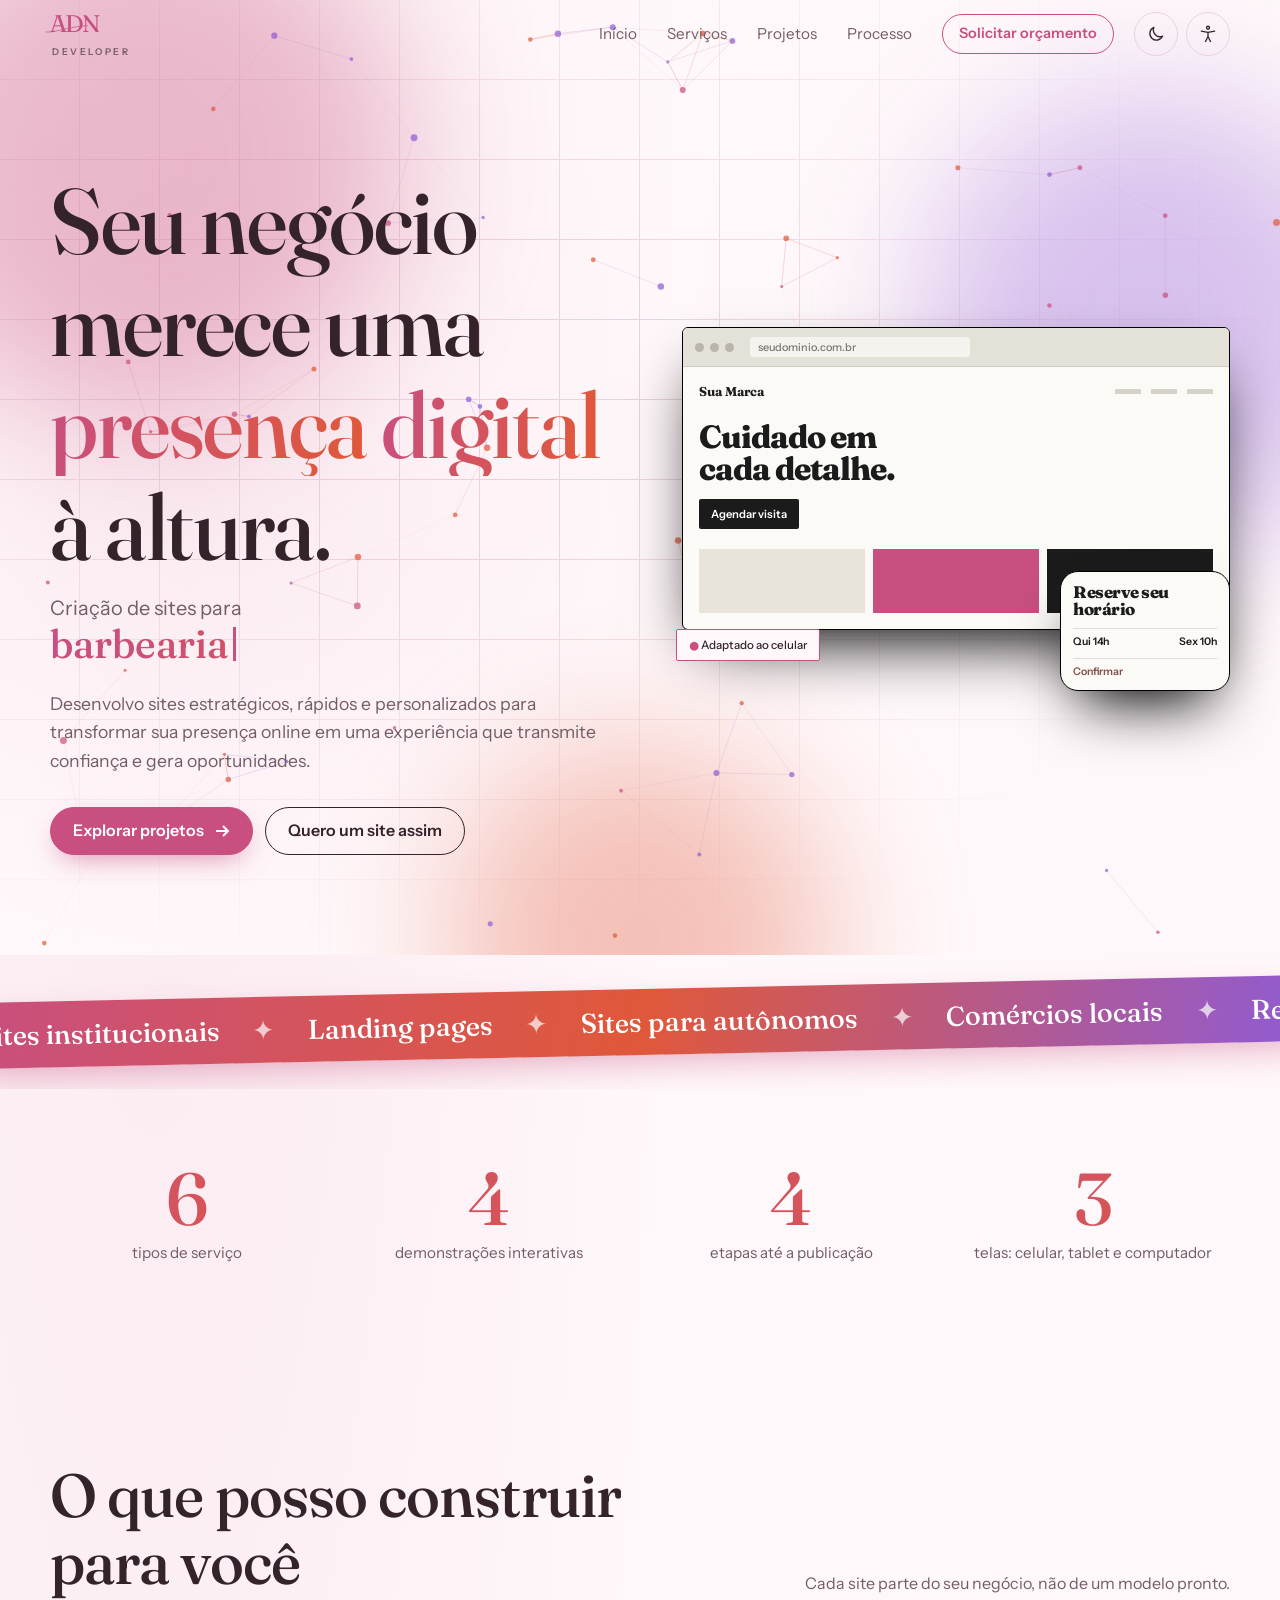
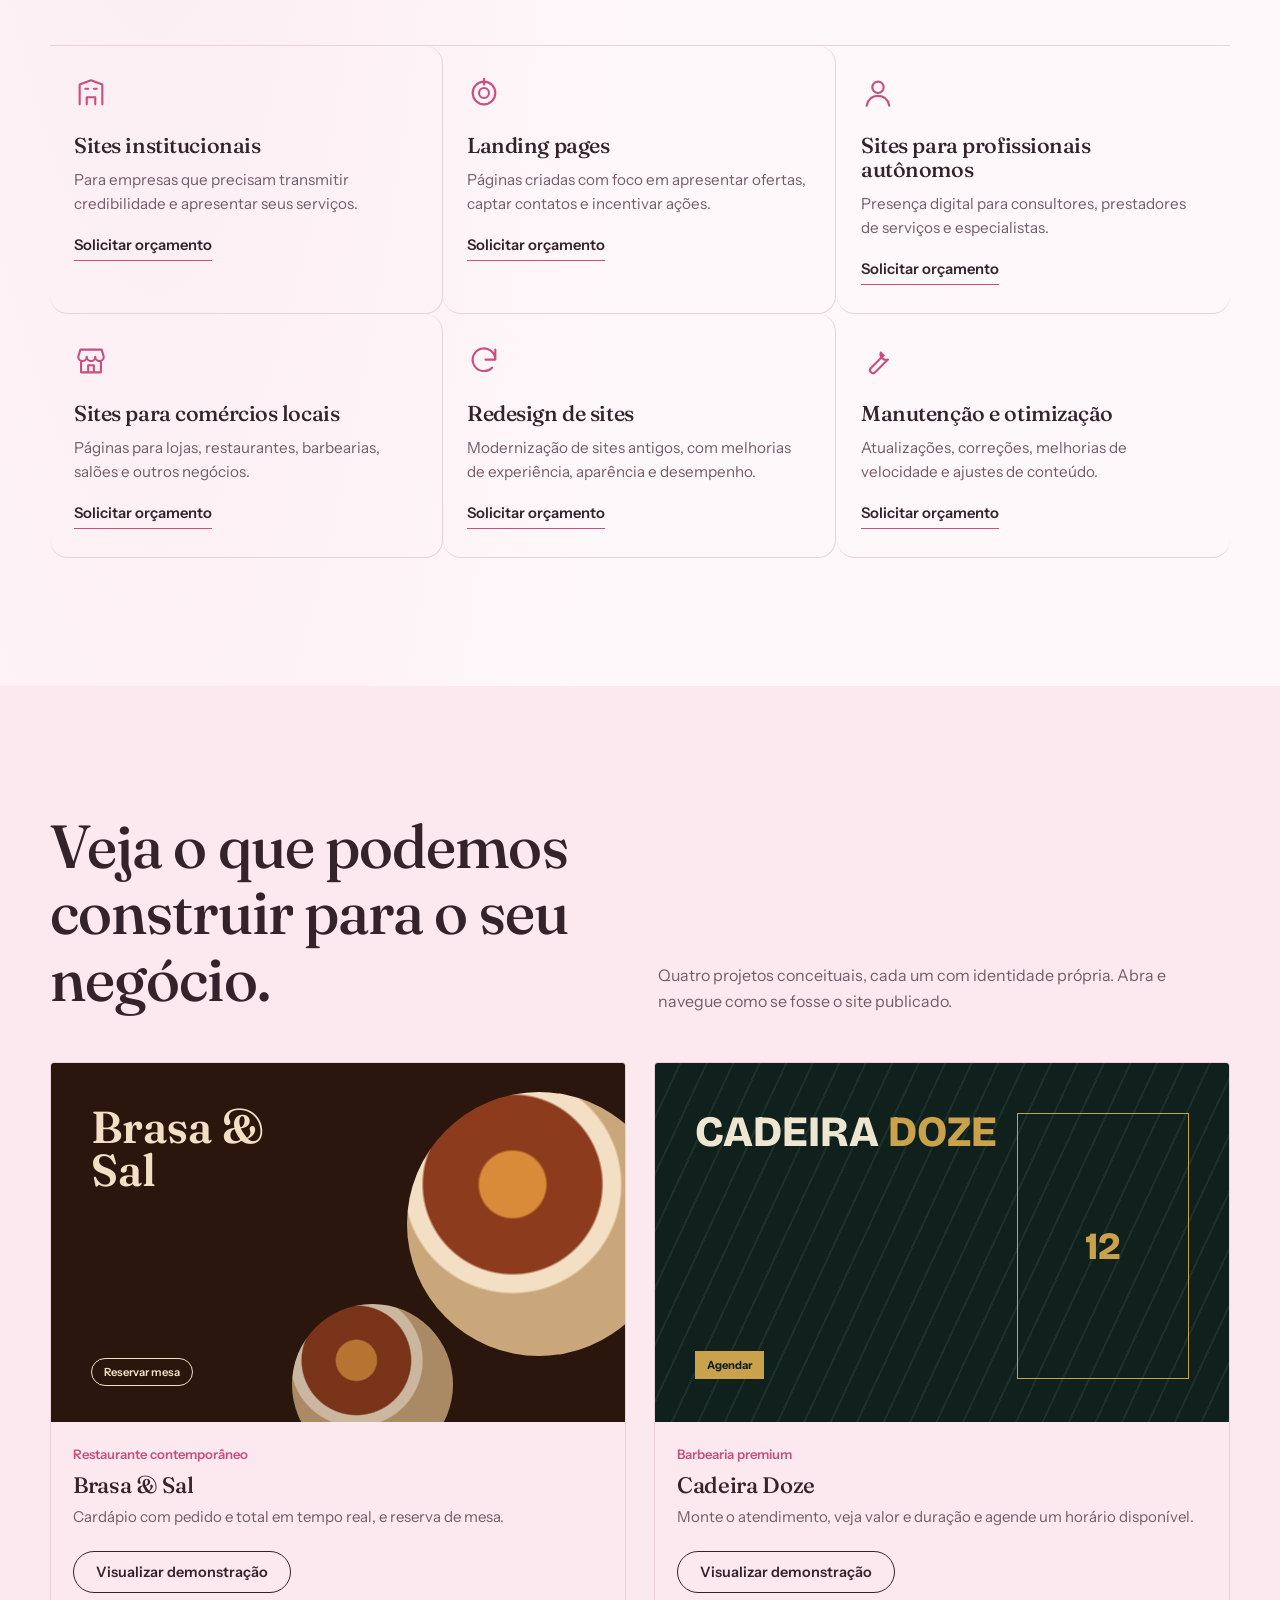
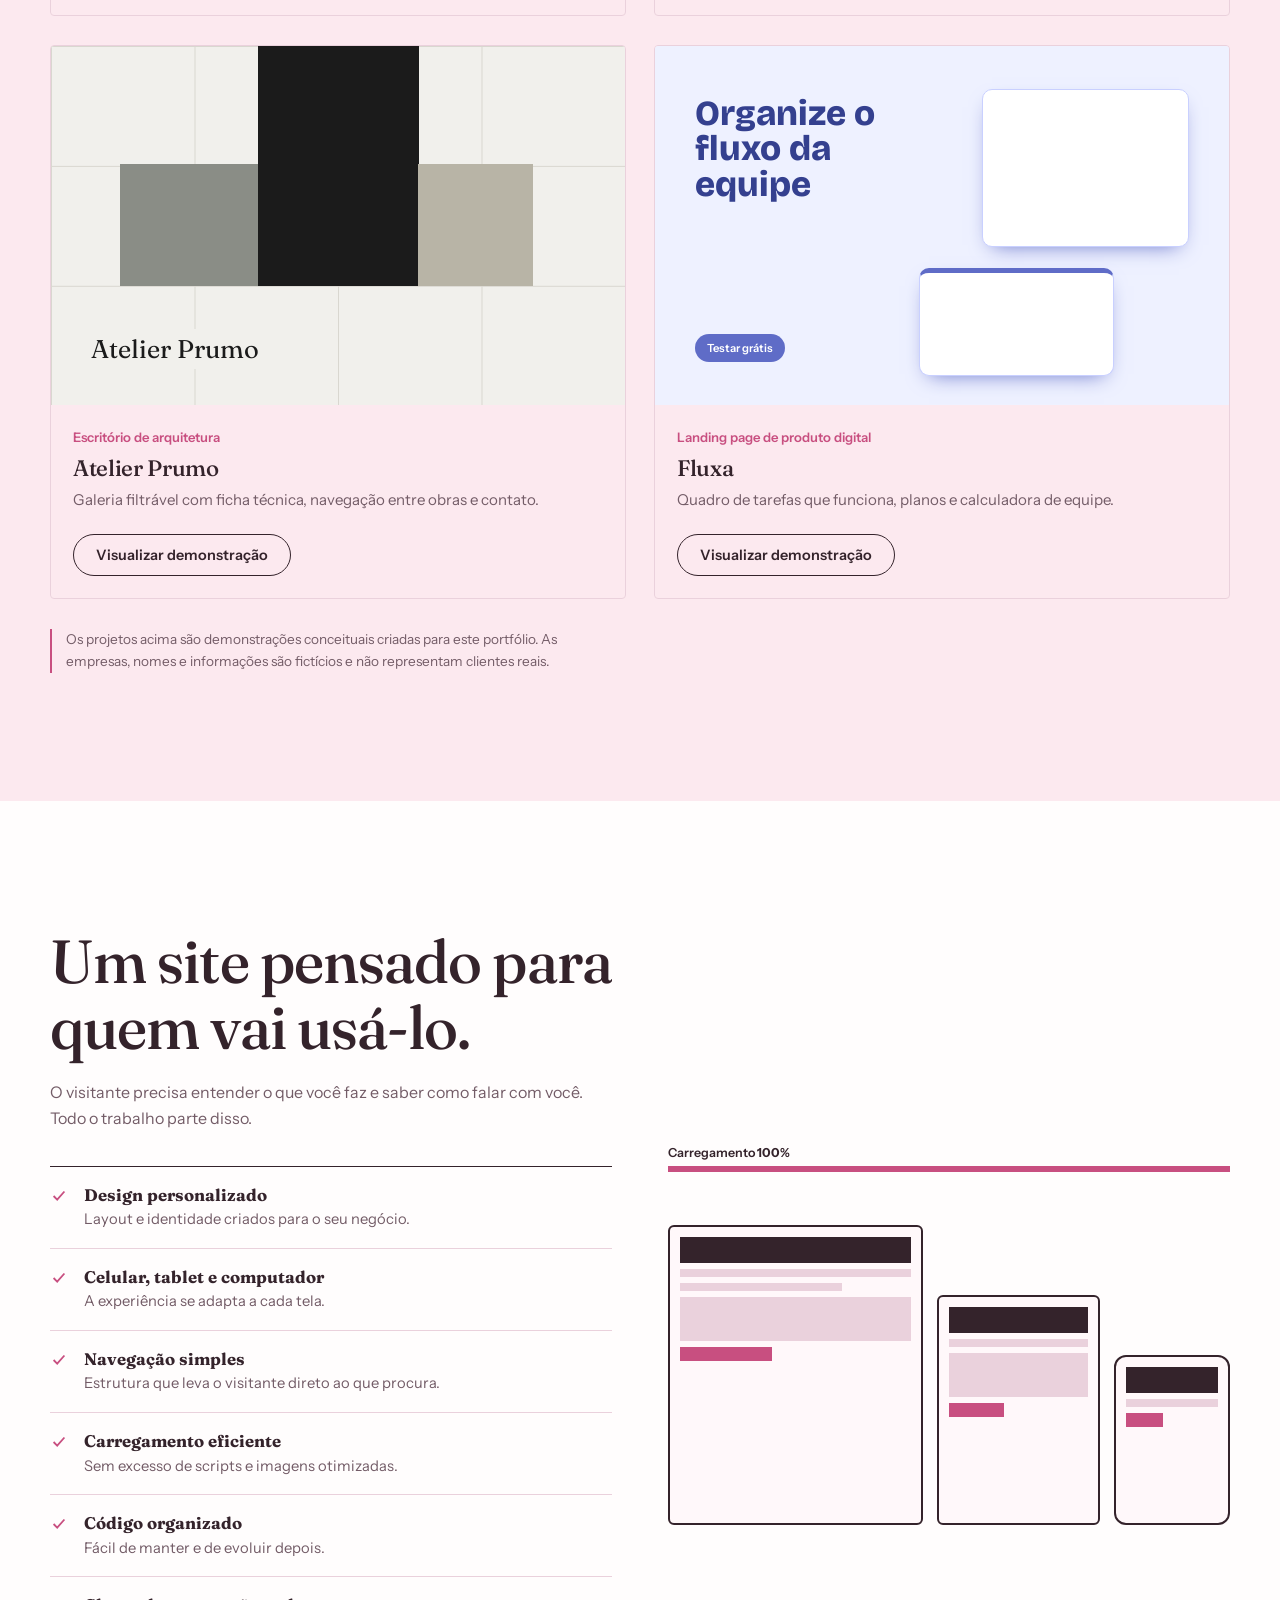
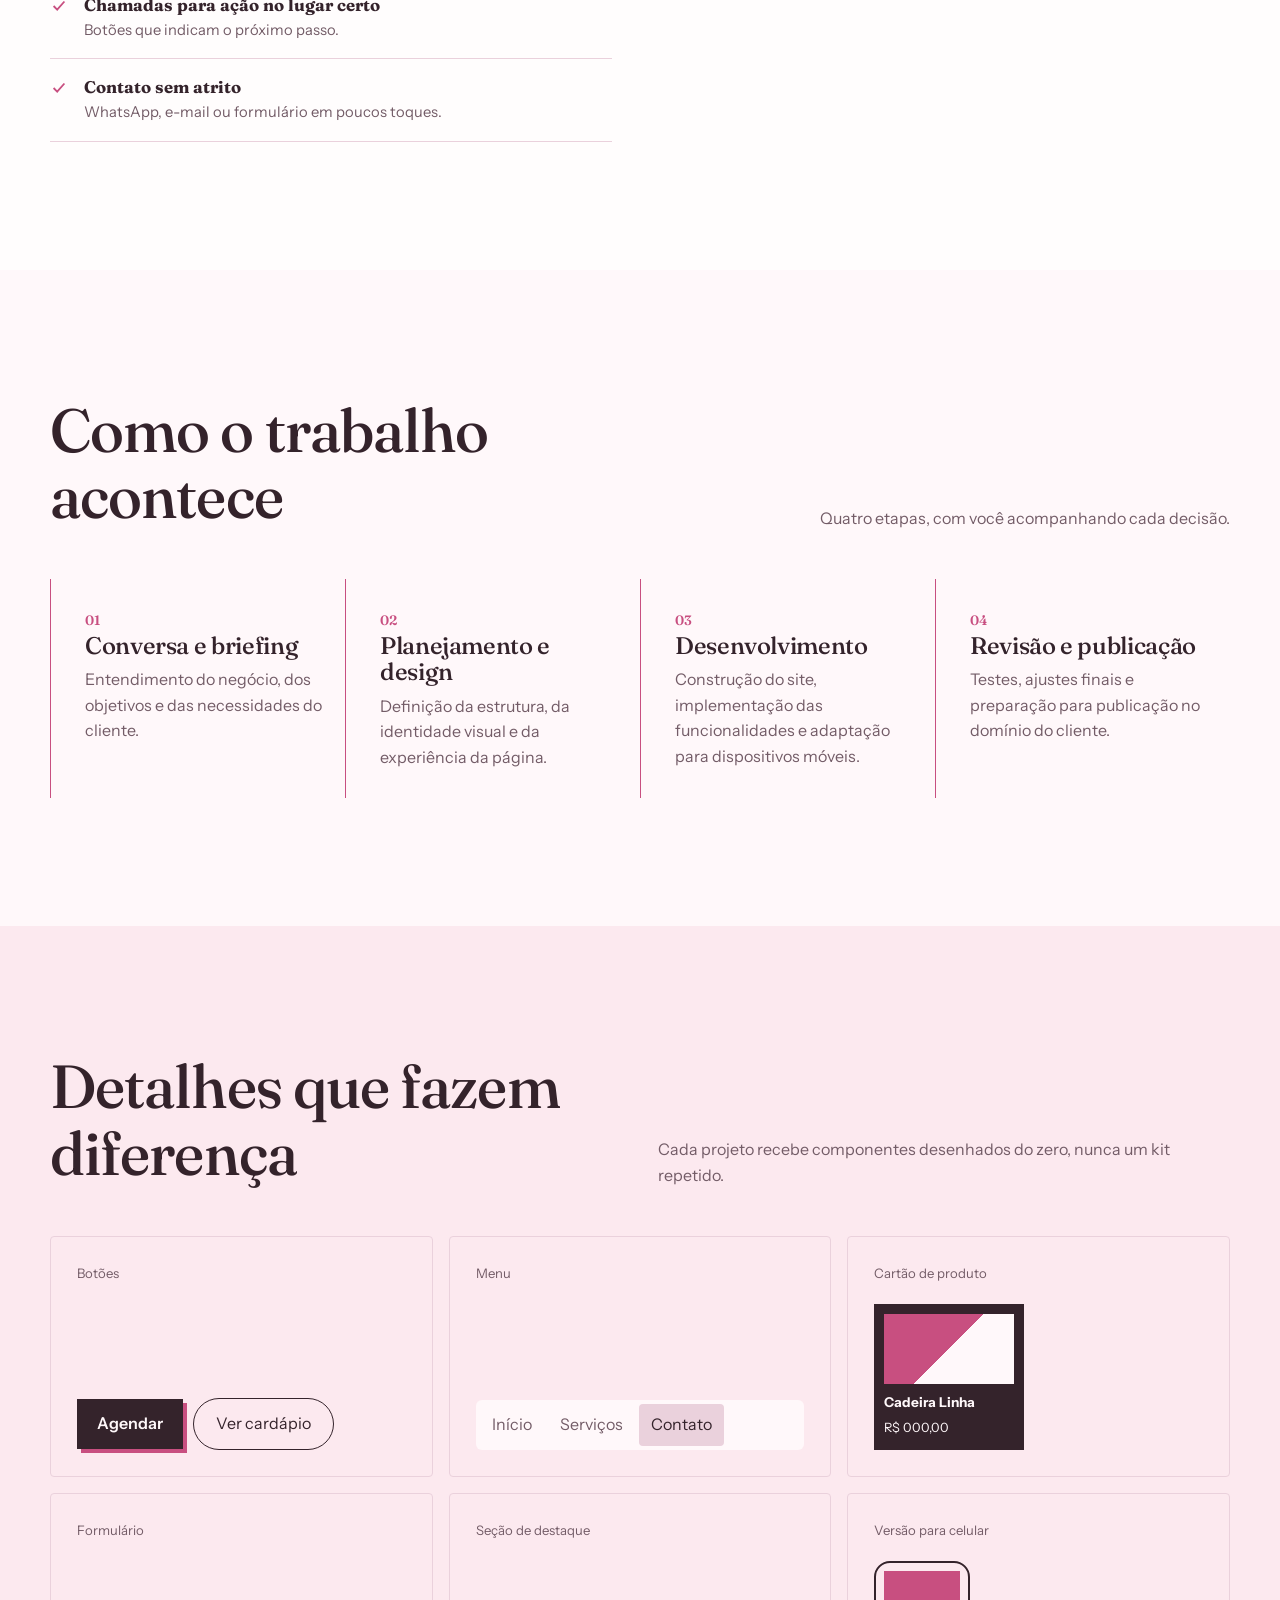
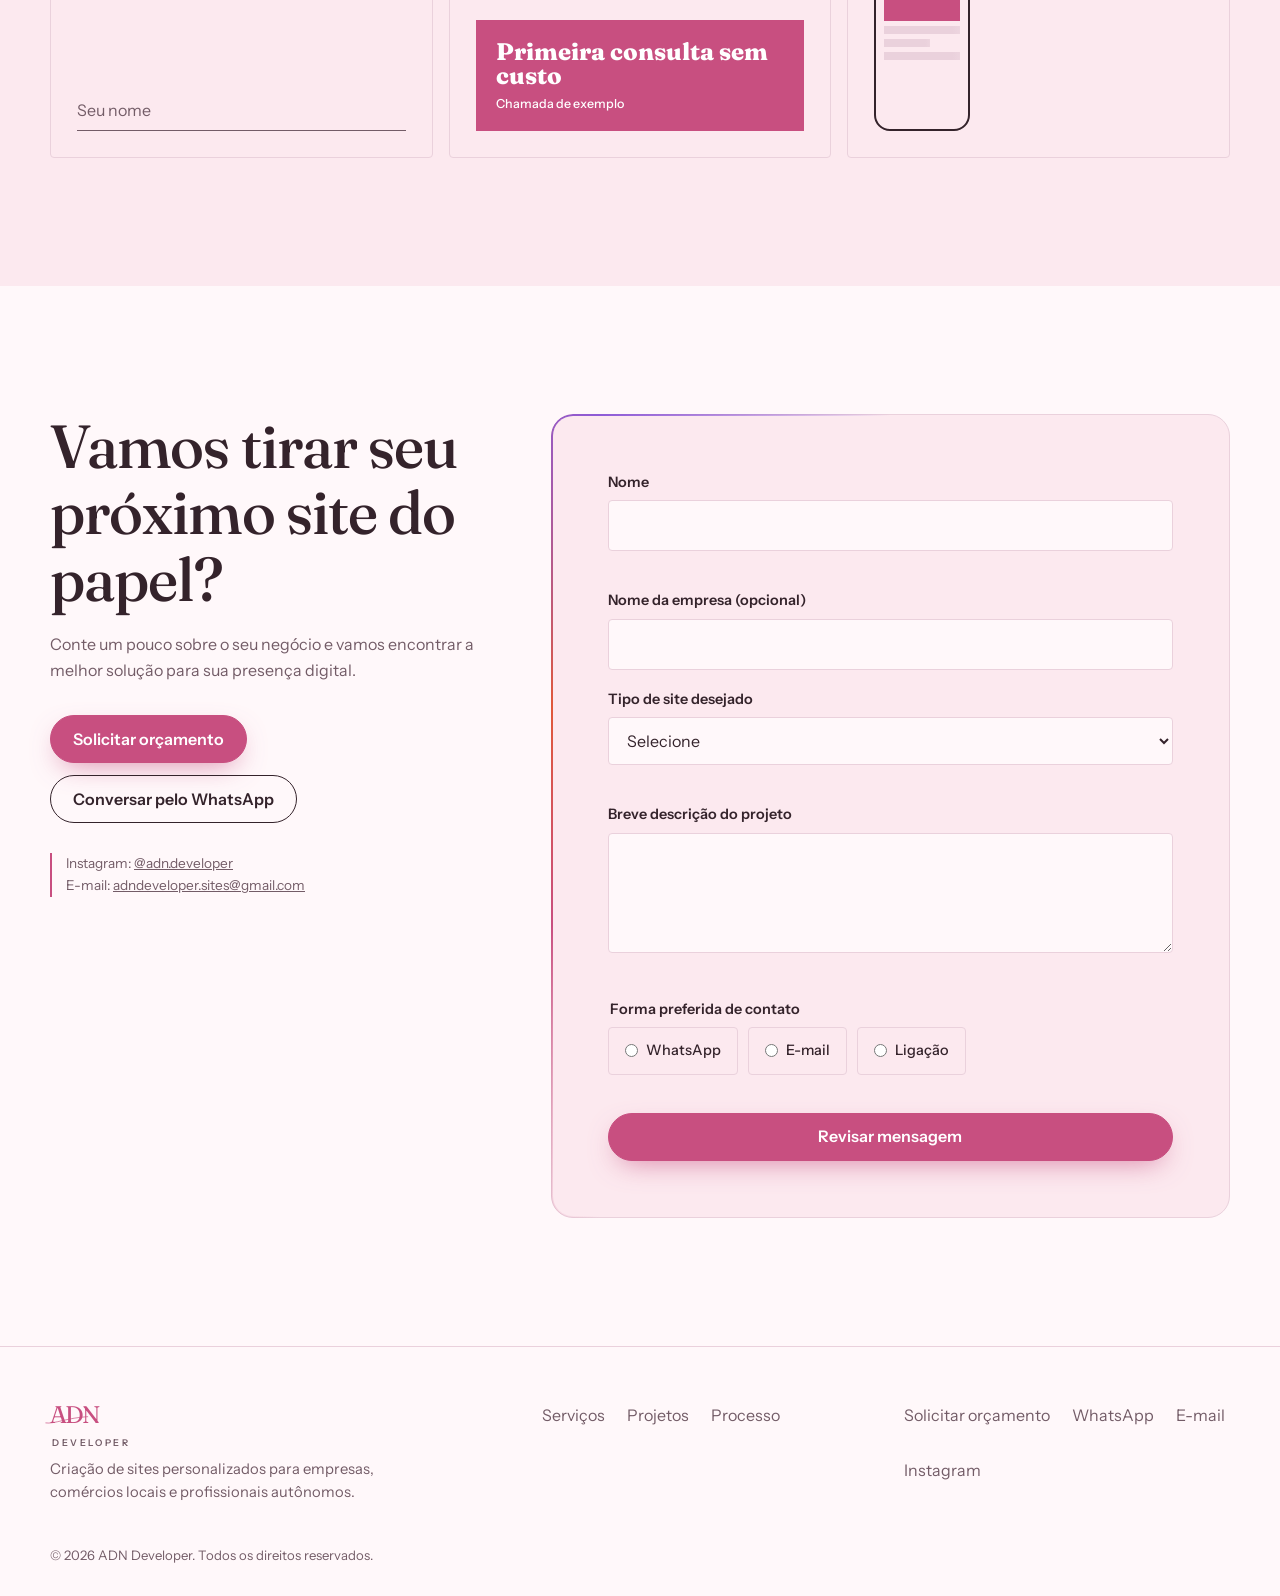
==== index.html @ 35bbe1a1 "atualizar" ====
<!DOCTYPE html>
<html lang="pt-BR">
<head>
  
<meta charset="utf-8">
<meta name="viewport" content="width=device-width, initial-scale=1">
<title>ADN Developer | Criação de sites para negócios</title>
<meta name="description" content="Sites institucionais, landing pages e sites para comércios e profissionais autônomos. Design personalizado, código limpo e carregamento rápido.">
<meta property="og:type" content="website">
<meta property="og:title" content="ADN Developer | Criação de sites para negócios">
<meta property="og:description" content="Sites estratégicos, rápidos e personalizados. Explore demonstrações interativas.">
<meta name="theme-color" content="#f6efe8">
<script>try{var p=JSON.parse(localStorage.getItem("adn-prefs")||"{}");document.documentElement.dataset.theme=p.theme||(matchMedia("(prefers-color-scheme:dark)").matches?"dark":"light")}catch(e){document.documentElement.dataset.theme="light"}</script>
<link rel="icon" href="data:image/svg+xml,%3Csvg xmlns='http://www.w3.org/2000/svg' viewBox='0 0 32 32'%3E%3Crect width='32' height='32' fill='%23f6efe8'/%3E%3Ctext x='16' y='23' font-size='19' text-anchor='middle' font-family='serif' fill='%238a5249'%3EA%3C/text%3E%3C/svg%3E">
<link rel="preconnect" href="https://fonts.googleapis.com">
<link rel="preconnect" href="https://fonts.gstatic.com" crossorigin>
<link href="https://fonts.googleapis.com/css2?family=Bricolage+Grotesque:opsz,wght@12..96,400;12..96,600;12..96,800&family=Fraunces:opsz,wght@9..144,400;9..144,500;9..144,600&family=Instrument+Sans:wght@400;500;600&display=swap" rel="stylesheet">

<!-- =====================================================  CSS  ===================================================== -->
<style>
:root,html[data-theme=light]{--bg:#f6efe8;--bg2:#ede2d8;--ink:#3b2a26;--mut:#6a5650;--line:#d8c7ba;--acc:#8a5249;--onacc:#fff;--paper:#fbf7f2;--err:#a3322a;color-scheme:light}
html[data-theme=dark]{--bg:#1e1918;--bg2:#2a2322;--ink:#f1e7de;--mut:#bda9a0;--line:#46393a;--acc:#dba99e;--onacc:#2a1a17;--paper:#252020;--err:#ff9d8a;color-scheme:dark}
html.hc[data-theme=light]{--ink:#1a0f0d;--mut:#3b2a26;--line:#7d6b62;--acc:#6b3530}
html.hc[data-theme=dark]{--ink:#fff;--mut:#eadfd7;--line:#9a8a84;--acc:#f2c6bc}
:root{--fd:Fraunces,Georgia,'Times New Roman',serif;--fx:'Bricolage Grotesque',system-ui,sans-serif;--fb:'Instrument Sans',system-ui,-apple-system,'Segoe UI',sans-serif;--r:4px}
*{box-sizing:border-box;margin:0}
html{scroll-behavior:smooth;scroll-padding-top:72px}
body{background:var(--bg);color:var(--ink);font:400 1rem/1.6 var(--fb);overflow-x:hidden;-webkit-font-smoothing:antialiased}
img,svg{max-width:100%;display:block}
a{color:inherit}
button,input,select,textarea{font:inherit;color:inherit}
:focus-visible{outline:2px solid var(--acc);outline-offset:3px}
.wrap{width:min(1180px,100% - 40px);margin-inline:auto}
section{padding:clamp(64px,10vw,130px) 0}
h1,h2,h3{font-family:var(--fd);line-height:1.02;letter-spacing:-.025em;font-weight:800}
h2{font-size:clamp(2rem,5.5vw,3.8rem);max-width:15ch}
.lead{color:var(--mut);max-width:52ch;margin-top:18px}
.sr{position:absolute;left:-9999px}
.btn{display:inline-flex;align-items:center;justify-content:center;gap:10px;min-height:48px;padding:0 22px;border:1px solid var(--ink);border-radius:var(--r);background:none;text-decoration:none;cursor:pointer;font-weight:600;transition:background .2s,color .2s,border-color .2s,transform .2s}
.btn:hover{background:var(--ink);color:var(--bg)}
.btn:active{transform:translateY(1px)}
.btn.p{background:var(--acc);border-color:var(--acc);color:#14110f}
.btn.p:hover{background:var(--ink);border-color:var(--ink)}
.btn svg{width:16px;transition:transform .2s}.btn:hover svg{transform:translateX(3px)}

/* header */
header{position:fixed;inset:0 0 auto;z-index:50;transition:background .3s,border-color .3s;border-bottom:1px solid transparent}
header.sc{background:rgba(23,24,27,.92);border-color:var(--line);backdrop-filter:blur(8px)}
.hb{display:flex;align-items:center;justify-content:space-between;height:68px}
.logo{font:800 1.3rem var(--fd);text-decoration:none;letter-spacing:-.03em;display:flex;gap:8px;align-items:center}
.logo i{width:22px;height:22px;border:2px solid var(--acc);display:grid;place-items:center;font-style:normal;font-size:.7rem;color:var(--acc)}
nav ul{display:flex;gap:30px;list-style:none;padding:0;align-items:center}
nav a:not(.btn){text-decoration:none;font-size:.95rem;color:var(--mut);transition:color .2s}
nav a:not(.btn):hover{color:var(--ink)}
nav .btn{min-height:40px;padding:0 16px;font-size:.9rem;border-color:var(--acc);color:var(--acc)}
.mb{display:none;width:44px;height:44px;background:none;border:0;cursor:pointer;position:relative}
.mb span{position:absolute;left:10px;right:10px;height:2px;background:var(--ink);transition:transform .3s,opacity .2s}
.mb span:nth-child(1){top:16px}.mb span:nth-child(2){top:27px}
.mb[aria-expanded=true] span:nth-child(1){transform:translateY(5.5px) rotate(45deg)}
.mb[aria-expanded=true] span:nth-child(2){transform:translateY(-5.5px) rotate(-45deg)}

/* hero */
.hero{padding:clamp(110px,14vw,170px) 0 clamp(60px,8vw,100px);min-height:100svh;display:flex;align-items:center;position:relative;background-image:linear-gradient(var(--line) 1px,transparent 1px),linear-gradient(90deg,var(--line) 1px,transparent 1px);background-size:80px 80px;background-position:-1px -1px}
.hero:before{content:"";position:absolute;inset:0;background:radial-gradient(ellipse at 30% 40%,transparent 20%,var(--bg) 75%);pointer-events:none}
.hg{position:relative;display:grid;gap:56px;grid-template-columns:1fr}
.hero h1{font-size:clamp(2.6rem,8.5vw,5.8rem);max-width:12ch}
.hero .lead{font-size:1.1rem}
.cta{display:flex;flex-wrap:wrap;gap:12px;margin-top:32px}
.stage{position:relative;min-height:340px;margin-bottom:30px}
.win{background:#fbfaf7;color:#1b1b1b;border-radius:6px;box-shadow:0 30px 60px -20px #000;border:1px solid #000;overflow:hidden}
.win .bar{display:flex;gap:6px;align-items:center;padding:9px 12px;background:#e4e1d9;border-bottom:1px solid #cfcbc0}
.win .bar b{width:9px;height:9px;border-radius:50%;background:#b9b5a8}
.win .bar u{margin-left:10px;flex:1;max-width:220px;height:20px;border-radius:3px;background:#f5f3ee;font:500 .68rem/20px var(--fb);text-decoration:none;padding-left:8px;color:#777}
.w1{width:min(100%,560px)}
.ms{padding:16px}
.ms nav{display:flex;justify-content:space-between;align-items:center;font:700 .8rem var(--fd);margin-bottom:22px}
.ms nav span{display:flex;gap:10px}.ms nav i{width:26px;height:5px;background:#d6d2c7;display:block}
.ms h4{font:800 clamp(1.3rem,3.6vw,2rem)/1 var(--fd);max-width:11ch;letter-spacing:-.03em}
.ms .bt{display:inline-block;margin-top:14px;background:#1b1b1b;color:#fff;font:600 .7rem var(--fb);padding:8px 12px;border-radius:2px}
.ms .tl{display:grid;grid-template-columns:repeat(3,1fr);gap:8px;margin-top:20px}
.ms .tl i{height:64px;background:#e8e4d9;display:block;position:relative;overflow:hidden}
.ms .tl i:nth-child(2){background:var(--acc)}.ms .tl i:nth-child(3){background:#1b1b1b}
.pop{position:absolute;right:0;bottom:-24px;width:170px;border-radius:18px;padding:0;border:1px solid #000}
.pop .ms{padding:12px}.pop h4{font-size:1.05rem}
.pop .row{display:flex;justify-content:space-between;margin-top:10px;font:600 .66rem var(--fb);border-top:1px solid #ddd;padding-top:6px}
.tag{position:absolute;left:-6px;bottom:6px;background:var(--bg);border:1px solid var(--acc);padding:8px 12px;font:500 .72rem var(--fb);border-radius:2px;color:var(--ink)}
.tag b{color:var(--acc)}
.in .w1{animation:up .9s .15s both cubic-bezier(.2,.7,.2,1)}
.in .pop{animation:up .9s .45s both cubic-bezier(.2,.7,.2,1)}
.in .tag{animation:up .8s .75s both}
.in .tl i{animation:grow .8s both}.in .tl i:nth-child(2){animation-delay:.6s}.in .tl i:nth-child(3){animation-delay:.8s}
@keyframes up{from{opacity:0;transform:translateY(30px)}}
@keyframes grow{from{transform:scaleY(0);transform-origin:bottom}}

/* services */
.sh{display:flex;flex-direction:column;gap:6px;margin-bottom:48px}
.sv{display:grid;grid-template-columns:1fr;border-top:1px solid var(--line)}
.card{position:relative;padding:30px 24px 28px;border-bottom:1px solid var(--line);transition:background .3s;overflow:hidden}
.card:before{content:"";position:absolute;left:0;top:0;height:2px;width:0;background:var(--acc);transition:width .4s}
.card:hover{background:var(--bg2)}.card:hover:before{width:100%}
.card svg{width:34px;height:34px;fill:none;stroke:var(--acc);stroke-width:1.5;stroke-linecap:round;stroke-linejoin:round;margin-bottom:24px;transition:transform .3s}
.card:hover svg{transform:translateY(-4px) rotate(-4deg)}
.card h3{font-size:1.35rem;margin-bottom:10px;letter-spacing:-.02em}
.card p{color:var(--mut);font-size:.95rem;max-width:36ch}
.card a{display:inline-block;margin-top:18px;font-weight:600;font-size:.92rem;border-bottom:1px solid var(--acc);text-decoration:none;padding-bottom:2px}

/* projects */
.pj{display:grid;gap:28px;grid-template-columns:1fr}
.pc{display:flex;flex-direction:column;background:var(--bg2);border:1px solid var(--line);border-radius:var(--r);overflow:hidden;transition:transform .3s,border-color .3s}
.pc:hover{transform:translateY(-6px);border-color:var(--acc)}
.pv{aspect-ratio:16/10;position:relative;overflow:hidden;display:block;width:100%;border:0;padding:0;cursor:pointer;text-align:left}
.pv>*{position:absolute}
.pi{padding:22px;display:flex;flex-direction:column;gap:8px;flex:1}
.pi small{color:var(--acc);font-weight:600;font-size:.82rem}
.pi h3{font-size:1.4rem}.pi p{color:var(--mut);font-size:.94rem}
.pi .btn{margin-top:auto;align-self:flex-start;min-height:42px;font-size:.9rem}
.pi .btn{margin-top:14px}
.note{font-size:.85rem;color:var(--mut);margin-top:30px;max-width:62ch;border-left:2px solid var(--acc);padding-left:14px}
/* previews */
.pr{background:#2b160d}.pr .t{left:7%;top:12%;font:600 clamp(1.8rem,5vw,2.8rem)/.95 Fraunces,Georgia,serif;color:#f3dfc4;max-width:6ch}
.pr .c1,.pr .c2{border-radius:50%;background:radial-gradient(circle at 40% 35%,#d98b3a 0 14%,#8c3b1c 15% 38%,#f3dfc4 39% 46%,#caa77a 47%)}
.pr .c1{width:46%;aspect-ratio:1;right:-8%;top:8%}.pr .c2{width:28%;aspect-ratio:1;right:30%;bottom:-12%;opacity:.8}
.pr .bn{left:7%;bottom:10%;border:1px solid #f3dfc4;color:#f3dfc4;font:600 .7rem var(--fb);padding:6px 12px;border-radius:30px}
.pb{background:#10211d}.pb:before{content:"";position:absolute;inset:0;background:repeating-linear-gradient(115deg,transparent 0 22px,#1a3029 22px 24px)}
.pb .t{left:7%;top:14%;font:800 clamp(1.7rem,5vw,2.7rem)/.9 var(--fx);color:#efe6d2;text-transform:uppercase}
.pb .t em{font-style:normal;color:#c9a24b}.pb .bn{left:7%;bottom:12%;background:#c9a24b;color:#10211d;font:700 .7rem var(--fb);padding:7px 12px}
.pb .ln{right:7%;top:14%;bottom:12%;width:30%;border:1px solid #c9a24b;display:grid;place-items:center;font:800 2.4rem var(--fx);color:#c9a24b}
.pa{background:#f1f0ec;background-image:linear-gradient(#d9d7d0 1px,transparent 1px),linear-gradient(90deg,#d9d7d0 1px,transparent 1px);background-size:25% 33.4%}
.pa .t{left:7%;bottom:10%;font:400 clamp(1.1rem,3vw,1.6rem) Fraunces,Georgia,serif;color:#1b1b1b;background:#f1f0ec;padding:4px 8px 4px 0}
.pa .b1{left:36%;top:0;width:28%;height:67%;background:#1b1b1b}.pa .b2{left:64%;top:33%;width:20%;height:34%;background:#b8b4a6}.pa .b3{left:12%;top:33%;width:24%;height:34%;background:#8a8d86}
.ps{background:#eef1ff}.ps .t{left:7%;top:14%;font:800 clamp(1.4rem,4vw,2.2rem)/1 var(--fx);color:#34408f;max-width:9ch}
.ps .bn{left:7%;bottom:12%;background:#5f6cc7;color:#fff;font:600 .7rem var(--fb);padding:7px 12px;border-radius:30px}
.ps .p1,.ps .p2{background:#fff;border:1px solid #c9d0ff;border-radius:10px;box-shadow:0 8px 20px -10px #5f6cc7}
.ps .p1{right:7%;top:12%;width:36%;height:44%}.ps .p2{right:20%;bottom:8%;width:34%;height:30%;border-top:5px solid #5f6cc7}

/* differentials */
.light{background:var(--paper);color:#1b1b1b}
.light .lead{color:#55544f}
.dg{display:grid;gap:56px}
.dl{list-style:none;padding:0;margin-top:34px;border-top:1px solid #1b1b1b}
.dl li{padding:16px 0;border-bottom:1px solid #c8c4b8;display:grid;grid-template-columns:28px 1fr;gap:6px}
.dl svg{width:18px;height:18px;margin-top:4px;stroke:#c24a18;fill:none;stroke-width:2}
.dl b{font:700 1.05rem var(--fd)}.dl span{display:block;color:#55544f;font-size:.92rem}
.dv{position:relative;min-height:380px;display:flex;align-items:flex-end;gap:14px}
.dv .fr{background:#fff;border:2px solid #1b1b1b;border-radius:6px;padding:10px;display:flex;flex-direction:column;gap:6px}
.dv .fr i{display:block;background:#d9d5ca;height:8px}.dv .fr i.h{height:26px;background:#1b1b1b}.dv .fr i.a{background:var(--acc);height:14px;width:40%}.dv .fr i.g{height:44px}
.f1{flex:5;height:300px}.f2{flex:3;height:230px}.f3{flex:2;height:170px;border-radius:12px!important}
.lb{position:absolute;left:0;top:0;right:0;font:600 .78rem var(--fb)}
.lb div{height:6px;background:#d9d5ca;margin-top:6px;overflow:hidden}.lb div i{display:block;height:100%;width:100%;background:#c24a18;transform:scaleX(0);transform-origin:left}
.rv.on .lb i{animation:fill 1.6s .3s both cubic-bezier(.2,.7,.2,1)}
@keyframes fill{to{transform:scaleX(1)}}

/* process */
.ps4{display:grid;gap:0;position:relative;counter-reset:s}
.st{padding:28px 0 28px 34px;border-left:1px solid var(--line);position:relative}
.st:before{content:"";position:absolute;left:-1px;top:0;bottom:0;width:1px;background:var(--acc);transform:scaleY(0);transform-origin:top;transition:transform .9s}
.st.on:before{transform:scaleY(1)}
.st h3{font-size:1.5rem}.st small{font:600 .85rem var(--fd);color:var(--acc)}
.st p{color:var(--mut);max-width:42ch;margin-top:8px}

/* gallery */
.gl{display:grid;gap:16px;grid-template-columns:1fr}
.gt{border:1px solid var(--line);border-radius:var(--r);padding:26px;min-height:200px;display:flex;flex-direction:column;justify-content:space-between;gap:20px;background:var(--bg2)}
.gt>small{color:var(--mut);font-size:.82rem}
.gt .dm{display:flex;flex-wrap:wrap;gap:10px;align-items:center}
.b1x{border:0;background:#ecebe6;color:#111;padding:12px 20px;font-weight:600;border-radius:0;box-shadow:4px 4px 0 var(--acc);cursor:pointer;transition:transform .15s,box-shadow .15s}
.b1x:hover{transform:translate(2px,2px);box-shadow:2px 2px 0 var(--acc)}
.b2x{border:1px solid var(--ink);background:none;padding:12px 22px;border-radius:40px;cursor:pointer;transition:background .2s,color .2s}.b2x:hover{background:var(--ink);color:#111}
.mn{display:flex;gap:4px;background:#0f1012;padding:4px;border-radius:6px}.mn button{border:0;background:none;padding:8px 12px;border-radius:4px;cursor:pointer;color:var(--mut)}.mn button.on,.mn button:hover{background:var(--line);color:var(--ink)}
.pd{width:150px;background:#ecebe6;color:#111;padding:10px}.pd i{display:block;height:70px;background:linear-gradient(135deg,var(--acc) 50%,#111 50%)}.pd b{display:block;margin-top:8px;font-size:.85rem}.pd span{font-size:.8rem}
.fl{width:100%;position:relative}.fl input{width:100%;background:none;border:0;border-bottom:1px solid var(--mut);padding:18px 0 6px;outline:0}.fl label{position:absolute;left:0;top:18px;color:var(--mut);transition:all .2s;pointer-events:none}.fl input:focus,.fl input:not(:placeholder-shown){border-color:var(--acc)}.fl input:focus+label,.fl input:not(:placeholder-shown)+label{top:0;font-size:.72rem;color:var(--acc)}
.hl{background:var(--acc);color:#14110f;padding:20px;font:800 1.5rem/1 var(--fd);width:100%}.hl small{display:block;font:500 .78rem var(--fb);margin-top:8px}
.mo{width:96px;height:170px;border:2px solid var(--ink);border-radius:16px;padding:8px;display:flex;flex-direction:column;gap:5px}.mo i{display:block;height:8px;background:var(--line)}.mo i.h{height:50px;background:var(--acc)}

/* contact */
.ct{display:grid;gap:48px}
.cta2{border:1px solid var(--line);padding:clamp(28px,5vw,56px);background:var(--bg2)}
form{display:grid;gap:18px}
.fd label,.fd legend{display:block;font-weight:600;font-size:.9rem;margin-bottom:6px}
.fd input[type=text],.fd select,.fd textarea{width:100%;min-height:48px;background:var(--bg);border:1px solid var(--line);border-radius:var(--r);padding:12px 14px;transition:border-color .2s}
.fd textarea{min-height:120px;resize:vertical}
.fd input:focus,.fd select:focus,.fd textarea:focus{border-color:var(--acc);outline:0;box-shadow:0 0 0 3px rgba(232,98,44,.2)}
.fd fieldset{border:0;padding:0}.rd{display:flex;gap:10px;flex-wrap:wrap}
.rd label{display:flex;align-items:center;gap:8px;border:1px solid var(--line);padding:11px 16px;border-radius:var(--r);cursor:pointer;margin:0;font-weight:500}
.rd label:has(input:checked){border-color:var(--acc);background:rgba(232,98,44,.1)}
.er{color:#ff8f6b;font-size:.85rem;min-height:1.2em;margin-top:4px}
.fd.bad input,.fd.bad select,.fd.bad textarea{border-color:#ff8f6b}
#res{border:1px solid var(--acc);padding:18px;border-radius:var(--r);font-size:.94rem}
#res pre{white-space:pre-wrap;font:inherit;color:var(--mut);margin:10px 0 14px}

/* footer */
footer{border-top:1px solid var(--line);padding:56px 0 30px}
.fg{display:grid;gap:36px}
footer p{color:var(--mut);max-width:38ch;margin-top:10px;font-size:.92rem}
footer ul{list-style:none;padding:0;display:flex;flex-wrap:wrap;gap:8px 22px}
footer a{text-decoration:none;color:var(--mut)}footer a:hover{color:var(--ink)}
.cp{margin-top:40px;font-size:.82rem;color:var(--mut)}

/* reveal */
.rv{opacity:0;transform:translateY(22px);transition:opacity .7s,transform .7s}
.rv.on{opacity:1;transform:none}

/* modal */
#md{position:fixed;inset:0;z-index:100;background:rgba(8,8,9,.8);display:none;opacity:0;transition:opacity .3s}
#md.show{display:block}#md.vis{opacity:1}
.mx{position:absolute;inset:2vh 2vw;background:#fff;border-radius:6px;display:flex;flex-direction:column;overflow:hidden;transform:translateY(24px) scale(.98);transition:transform .35s cubic-bezier(.2,.7,.2,1)}
#md.vis .mx{transform:none}
.mt{display:flex;align-items:center;justify-content:space-between;gap:12px;background:var(--bg);padding:8px 8px 8px 16px;font-size:.82rem;color:var(--mut)}
.mt button{min-height:40px;padding:0 14px;background:var(--acc);border:0;border-radius:3px;font-weight:600;color:#14110f;cursor:pointer}
#mb{flex:1;overflow:auto}
body.lock{overflow:hidden}
/* demos */
.demo{min-height:100%;background:var(--b);color:var(--t);font-family:var(--df)}
.dn{position:sticky;top:0;z-index:5;background:var(--b);display:flex;flex-wrap:wrap;justify-content:space-between;align-items:center;gap:6px 16px;padding:12px clamp(16px,4vw,40px);border-bottom:1px solid var(--l)}
.dn strong{font:700 1.3rem var(--dh)}.dn div{display:flex;gap:2px;flex-wrap:wrap}
.dn button{background:none;border:0;padding:10px 12px;cursor:pointer;opacity:.7;border-bottom:2px solid transparent}
.dn button.on,.dn button:hover{opacity:1;border-color:var(--a)}
.dp{padding:clamp(28px,6vw,70px) clamp(16px,4vw,40px);max-width:1000px;margin:auto;animation:fade .4s}
@keyframes fade{from{opacity:0}}
.dp h2{font:600 clamp(2rem,7vw,4.2rem)/1 var(--dh);max-width:12ch;letter-spacing:-.02em}
.dp p{max-width:52ch;margin-top:14px;opacity:.8}
.dp h3{font:600 1.5rem var(--dh);margin:0 0 10px}
.db{display:inline-block;margin-top:22px;background:var(--a);color:var(--ab);border:0;padding:13px 22px;font-weight:600;cursor:pointer;border-radius:var(--dr);transition:filter .2s,transform .2s}
.db:hover{filter:brightness(1.12);transform:translateY(-2px)}
.ch{display:flex;gap:8px;flex-wrap:wrap;margin:22px 0}
.ch button{background:none;border:1px solid var(--l);padding:9px 16px;cursor:pointer;border-radius:var(--dr);transition:all .2s}
.ch button.on,.ch button:hover{background:var(--a);border-color:var(--a);color:var(--ab)}
.it{display:flex;justify-content:space-between;gap:16px;padding:16px 0;border-bottom:1px solid var(--l)}
.it span{opacity:.7;display:block;font-size:.9rem}.it[hidden]{display:none}
.dmsg{margin-top:20px;padding:14px;border:1px solid var(--a);border-radius:var(--dr)}
.dg3{display:grid;gap:16px;grid-template-columns:repeat(auto-fit,minmax(200px,1fr));margin-top:30px}
.dc{border:1px solid var(--l);padding:20px;border-radius:var(--dr)}
.dc.pk{border-color:var(--a);background:var(--bl)}
.dpl{font:800 2rem var(--dh);margin:8px 0}
.row{display:flex;gap:14px;align-items:center;flex-wrap:wrap;margin-top:16px}
.row output{min-width:2ch;text-align:center;font-weight:700}
.dp input,.dp select{background:none;border:1px solid var(--l);padding:11px;border-radius:var(--dr);color:inherit;min-height:44px;width:min(100%,320px)}
.dp select option{color:#111}
.ph{aspect-ratio:4/3;border-radius:var(--dr);position:relative;overflow:hidden;cursor:pointer;border:0;width:100%;display:flex;align-items:flex-end;padding:12px;color:#fff;text-align:left;font-weight:600;transition:transform .3s}
.ph:hover{transform:scale(1.02)}
.d-rest{--b:#2b160d;--t:#f3dfc4;--a:#d98b3a;--ab:#2b160d;--l:#5a3322;--bl:#3a1f13;--df:var(--fb);--dh:Fraunces,Georgia,serif;--dr:30px}
.d-barb{--b:#10211d;--t:#efe6d2;--a:#c9a24b;--ab:#10211d;--l:#2a4a41;--bl:#17302a;--df:var(--fb);--dh:var(--fx);--dr:0}
.d-arq{--b:#f1f0ec;--t:#1b1b1b;--a:#1b1b1b;--ab:#f1f0ec;--l:#cfccc3;--bl:#e7e5df;--df:var(--fb);--dh:Fraunces,Georgia,serif;--dr:0}
.d-saas{--b:#f5f6ff;--t:#13196b;--a:#5f6cc7;--ab:#fff;--l:#cfd4ff;--bl:#fff;--df:var(--fb);--dh:var(--fx);--dr:10px}
.d-barb .dp h2{text-transform:uppercase;font-weight:800}

/* responsive up */
@media(min-width:700px){.sv{grid-template-columns:repeat(2,1fr)}.card:nth-child(odd){border-right:1px solid var(--line)}.pj{grid-template-columns:repeat(2,1fr)}.gl{grid-template-columns:repeat(2,1fr)}.ps4{grid-template-columns:repeat(2,1fr)}.st{padding-right:20px}.fg{grid-template-columns:1.4fr 1fr 1fr}}
@media(min-width:960px){.hg{grid-template-columns:1.05fr 1fr;align-items:center}.dg{grid-template-columns:1fr 1fr;align-items:center}.sv{grid-template-columns:repeat(3,1fr)}.card:nth-child(odd){border-right:0}.card:not(:nth-child(3n)){border-right:1px solid var(--line)}.gl{grid-template-columns:repeat(3,1fr)}.ps4{grid-template-columns:repeat(4,1fr)}.ct{grid-template-columns:.8fr 1.2fr}.sh{flex-direction:row;justify-content:space-between;align-items:flex-end}}
@media(max-width:860px){.mb{display:block}
nav{position:fixed;inset:68px 0 auto;background:var(--bg);border-bottom:1px solid var(--line);clip-path:inset(0 0 100% 0);visibility:hidden;transition:clip-path .4s,visibility .4s}
nav.open{clip-path:inset(0);visibility:visible}
nav ul{flex-direction:column;align-items:stretch;gap:0;padding:12px 20px 24px}nav li a:not(.btn){display:block;padding:14px 0;font-size:1.2rem;border-bottom:1px solid var(--line)}nav .btn{margin-top:16px;width:100%}
header.menu{background:var(--bg)}}
@media(max-width:420px){.pop{width:140px}.btn{width:100%}.mx{inset:0;border-radius:0}}
@media(prefers-reduced-motion:reduce){html{scroll-behavior:auto}*,*:before{animation:none!important;transition:none!important}.rv{opacity:1;transform:none}}

/* ---- tema suave, logotipo e acessibilidade ---- */
h1,h2,h3{font-weight:500;letter-spacing:-.015em;line-height:1.1}
.sr:focus{left:12px;top:12px;z-index:200;background:var(--acc);color:var(--onacc);padding:12px 16px;border-radius:var(--r)}
header.sc{background:color-mix(in srgb,var(--bg) 92%,transparent)}
.logo{flex-direction:column;align-items:flex-start;gap:4px;line-height:1;position:relative;font-weight:400}
.lg{font:400 1.9rem/1 var(--fd);letter-spacing:.03em;color:var(--acc)}
.ld{font:500 .56rem/1 var(--fb);letter-spacing:.5em;padding-left:2px;color:var(--ink)}
.logo svg{position:absolute;left:-6px;top:6px;width:96px;height:22px;fill:none;stroke:var(--acc);stroke-width:1;pointer-events:none}
.hb nav{margin-left:auto}.mb{order:3}
.tools{display:flex;gap:8px;order:2;margin-left:20px}
.ib{width:44px;height:44px;display:grid;place-items:center;background:none;border:1px solid var(--line);border-radius:50%;cursor:pointer;color:var(--ink);transition:border-color .2s}
.ib:hover{border-color:var(--acc)}
.ib svg{width:20px;height:20px;fill:none;stroke:currentColor;stroke-width:1.6;stroke-linecap:round;stroke-linejoin:round}
.moon{display:none}html[data-theme=light] .sun{display:none}html[data-theme=light] .moon{display:block}
#ap{position:fixed;top:76px;right:16px;z-index:90;width:min(320px,calc(100vw - 32px));background:var(--bg);border:1px solid var(--line);border-radius:var(--r);padding:18px;box-shadow:0 20px 50px -20px rgba(0,0,0,.45);display:grid;gap:12px;max-height:calc(100vh - 96px);overflow:auto}
#ap[hidden]{display:none}
#ap h2{font:500 1.25rem var(--fd);max-width:none}
.ag span{display:block;font-weight:600;font-size:.88rem;margin-bottom:6px}.ag div{display:flex;gap:6px}
#ap button{min-height:44px;padding:0 12px;border:1px solid var(--line);background:none;border-radius:var(--r);cursor:pointer;flex:1;text-align:left;color:var(--ink)}
.ag button{text-align:center}
#ap button[aria-pressed=true]{background:var(--acc);border-color:var(--acc);color:var(--onacc)}
.btn.p{color:var(--onacc)}
.light{background:var(--paper);color:var(--ink)}.light .lead{color:var(--mut)}
.dl{border-top-color:var(--ink)}.dl li{border-bottom-color:var(--line)}.dl svg{stroke:var(--acc)}.dl span{color:var(--mut)}
.dv .fr{background:var(--bg);border-color:var(--ink)}.dv .fr i{background:var(--line)}.dv .fr i.h{background:var(--ink)}.dv .fr i.a{background:var(--acc)}
.lb div{background:var(--line)}.lb div i{background:var(--acc)}
.b1x{background:var(--ink);color:var(--bg)}.b2x{color:var(--ink);border-color:var(--ink)}.b2x:hover{color:var(--bg)}
.mn{background:var(--bg)}.pd{background:var(--ink);color:var(--bg)}.pd i{background:linear-gradient(135deg,var(--acc) 50%,var(--bg) 50%)}
.hl{color:var(--onacc)}.mt button{color:var(--onacc)}
.er{color:var(--err)}.fd.bad input,.fd.bad select,.fd.bad textarea{border-color:var(--err)}
.fd input:focus,.fd select:focus,.fd textarea:focus{box-shadow:0 0 0 3px color-mix(in srgb,var(--acc) 25%,transparent)}
.rd label:has(input:checked){background:color-mix(in srgb,var(--acc) 12%,transparent)}
html.ul a{text-decoration:underline!important}
html.rd body{line-height:1.9;letter-spacing:.02em;word-spacing:.08em}
html.nm{scroll-behavior:auto}html.nm *,html.nm *:before{animation:none!important;transition:none!important}html.nm .rv{opacity:1;transform:none}
@media(max-width:860px){.hb nav{margin-left:0}.tools{margin-left:auto;margin-right:4px}}
@media(max-width:420px){.btn{width:auto}.cta .btn{width:100%}}
.hr{display:grid;gap:28px;align-items:center}.art{width:100%;max-width:320px;justify-self:center}
.cols{display:grid;gap:24px}.side{border:1px solid var(--l);padding:20px;border-radius:var(--dr);align-self:start}
.ch button[disabled]{opacity:.35;text-decoration:line-through;cursor:not-allowed}
.kb{display:grid;gap:12px;grid-template-columns:repeat(auto-fit,minmax(170px,1fr))}.kc{border:1px solid var(--l);padding:12px;border-radius:var(--dr);background:var(--bl);min-height:150px}
.kc button{display:block;width:100%;text-align:left;background:var(--b);border:1px solid var(--l);color:inherit;padding:11px;margin-top:8px;border-radius:6px;cursor:pointer;min-height:44px}.kc button:hover{border-color:var(--a)}
.metr{display:flex;gap:28px;flex-wrap:wrap;margin:16px 0}.metr b{display:block;font:600 1.3rem var(--dh)}
.dsel{border:1px solid var(--l);padding:16px;border-radius:var(--dr);cursor:pointer;background:none;color:inherit;text-align:left;width:100%;transition:border-color .2s,background .2s}.dsel.on{border-color:var(--a);background:var(--bl)}
@media(min-width:760px){.hr{grid-template-columns:1.1fr .9fr}.cols{grid-template-columns:1fr 300px}}
</style>

<style id="adn-polish">
:root,html[data-theme=light]{--bg:#fff8fa;--bg2:#fce9ef;--ink:#34232b;--mut:#735c67;--line:#ead1dc;--acc:#c84f80;--onacc:#fff;--paper:#fffdfd;--err:#b42345;color-scheme:light}
html[data-theme=dark]{--bg:#21171d;--bg2:#30212a;--ink:#fff0f6;--mut:#cbb2bf;--line:#503744;--acc:#e58bb0;--onacc:#291720;--paper:#281e24;--err:#ff9eaf;color-scheme:dark}
html.hc[data-theme=light]{--ink:#24131c;--mut:#513744;--line:#9c7186;--acc:#a82e61}
html.hc[data-theme=dark]{--ink:#fff;--mut:#f0dce6;--line:#a17c90;--acc:#ffc0dc}
body{background-image:radial-gradient(ellipse at 12% 0%,color-mix(in srgb,var(--acc) 9%,transparent),transparent 34rem)}
header.sc{background:color-mix(in srgb,var(--bg) 92%,transparent);border-color:var(--line);backdrop-filter:blur(14px)}
.logo{gap:10px}.logo .lg{color:var(--acc);font-size:1.5rem;letter-spacing:-.08em}.logo .ld{font:600 .58rem var(--fb);letter-spacing:.28em;color:var(--mut)}
.logo svg{stroke:var(--acc);fill:none;stroke-width:1.4;width:46px}
.btn{border-radius:999px}.btn.p{color:#fff;background:var(--acc);border-color:var(--acc)}.btn.p:hover{background:var(--ink);color:var(--bg);border-color:var(--ink)}
.card,.project,.service,.step{border-radius:18px}
:where(a,button,input,select,textarea){transition-duration:.18s}
::selection{background:var(--acc);color:#fff}
@media(prefers-reduced-motion:reduce){*,*::before,*::after{scroll-behavior:auto!important;animation-duration:.01ms!important;animation-iteration-count:1!important;transition-duration:.01ms!important}}
</style>
<link rel="stylesheet" href="animations.css">
</head>
<body>
<div id="pre" aria-hidden="true"><div class="pi2"><b>ADN</b><svg viewBox="0 0 96 22"><path pathLength="1" d="M3 17C20 20 50 6 92 4"/></svg><small>DEVELOPER</small><div class="pbar"><i></i></div></div></div>
<div id="prog" aria-hidden="true"></div><div id="cur" aria-hidden="true"></div>
<a id="wa" href="#" target="_blank" rel="noopener" aria-label="Conversar pelo WhatsApp"><svg viewBox="0 0 24 24" aria-hidden="true"><path d="M21 11.5a8.38 8.38 0 0 1-.9 3.8 8.5 8.5 0 0 1-7.6 4.7 8.38 8.38 0 0 1-3.8-.9L3 21l1.9-5.7a8.38 8.38 0 0 1-.9-3.8 8.5 8.5 0 0 1 4.7-7.6 8.38 8.38 0 0 1 3.8-.9h.5a8.48 8.48 0 0 1 8 8v.5z"/></svg></a>
<a class="sr" href="#main">Ir para o conteúdo</a>

<!-- ==================================================  HTML  ================================================== -->
<header id="top">
  <div class="wrap hb">
    <a href="#inicio" class="logo" aria-label="ADN Developer, ir para o início"><span class="lg" aria-hidden="true">ADN</span><span class="ld" aria-hidden="true">DEVELOPER</span><svg viewBox="0 0 96 22" aria-hidden="true"><path d="M3 17C20 20 50 6 92 4"/></svg></a>
    <button class="mb" aria-label="Abrir menu" aria-expanded="false" aria-controls="nav"><span></span><span></span></button>
    <nav id="nav" aria-label="Principal">
      <ul>
        <li><a href="#inicio">Início</a></li>
        <li><a href="#servicos">Serviços</a></li>
        <li><a href="#projetos">Projetos</a></li>
        <li><a href="#processo">Processo</a></li>
        <li><a class="btn" href="#orcamento">Solicitar orçamento</a></li>
      </ul>
    </nav>
    <div class="tools">
      <button class="ib" id="thm" aria-label="Mudar para tema escuro"><svg class="sun" viewBox="0 0 24 24" aria-hidden="true"><circle cx="12" cy="12" r="4"/><path d="M12 2v2M12 20v2M4.9 4.9l1.4 1.4M17.7 17.7l1.4 1.4M2 12h2M20 12h2M4.9 19.1l1.4-1.4M17.7 6.3l1.4-1.4"/></svg><svg class="moon" viewBox="0 0 24 24" aria-hidden="true"><path d="M20 14.5A8 8 0 019.5 4a8 8 0 1010.5 10.5z"/></svg></button>
      <button class="ib" id="acb" aria-label="Opções de acessibilidade" aria-expanded="false" aria-controls="ap"><svg viewBox="0 0 24 24" aria-hidden="true"><circle cx="12" cy="4.5" r="1.8"/><path d="M4 8.5l8 1.5 8-1.5M12 10v5M12 15l-3 6M12 15l3 6"/></svg></button>
    </div>
  </div>
</header>
<div id="ap" role="dialog" aria-label="Opções de acessibilidade" hidden>
  <h2>Acessibilidade</h2>
  <div class="ag"><span id="l1">Tamanho do texto</span><div role="group" aria-labelledby="l1"><button data-fs="100">A</button><button data-fs="115">A+</button><button data-fs="130">A++</button></div></div>
  <div class="ag"><span id="l2">Tema</span><div role="group" aria-labelledby="l2"><button data-th="light">Claro</button><button data-th="dark">Escuro</button></div></div>
  <button data-opt="hc" aria-pressed="false">Alto contraste</button>
  <button data-opt="nm" aria-pressed="false">Reduzir movimento</button>
  <button data-opt="ul" aria-pressed="false">Sublinhar links</button>
  <button data-opt="rd" aria-pressed="false">Espaçamento de leitura</button>
  <button id="rs">Restaurar padrão</button>
</div>

<main id="main">
<section class="hero" id="inicio">
  <div class="aurora" aria-hidden="true"><i></i><i></i><i></i></div><canvas id="fx" aria-hidden="true"></canvas>
  <div class="wrap hg">
    <div>
      <h1>Seu negócio merece uma <span class="grad">presença digital</span> à altura.</h1>
      <p class="rot" aria-label="Criação de sites para restaurantes, barbearias, escritórios, lojas e profissionais autônomos"><span aria-hidden="true">Criação de sites para</span><strong class="rot-w" aria-hidden="true">restaurantes</strong></p>
      <p class="lead">Desenvolvo sites estratégicos, rápidos e personalizados para transformar sua presença online em uma experiência que transmite confiança e gera oportunidades.</p>
      <div class="cta">
        <a class="btn p" href="#projetos">Explorar projetos <svg viewBox="0 0 16 16" fill="none" stroke="currentColor" stroke-width="2"><path d="M2 8h12M9 3l5 5-5 5"/></svg></a>
        <a class="btn" href="#orcamento">Quero um site assim</a>
      </div>
    </div>
    <div class="stage" aria-hidden="true">
      <div class="win w1">
        <div class="bar"><b></b><b></b><b></b><u>seudominio.com.br</u></div>
        <div class="ms"><nav><strong>Sua Marca</strong><span><i></i><i></i><i></i></span></nav>
          <h4>Cuidado em cada detalhe.</h4><span class="bt">Agendar visita</span>
          <div class="tl"><i></i><i></i><i></i></div></div>
      </div>
      <div class="win pop"><div class="ms"><h4>Reserve seu horário</h4><div class="row"><span>Qui 14h</span><span>Sex 10h</span></div><div class="row" style="color:#86504a"><span>Confirmar</span></div></div></div>
      <div class="tag"><b>●</b> Adaptado ao celular</div>
    </div>
  </div>
</section>

<div class="mqw" aria-hidden="true"><div class="mq"><div><span>Sites institucionais</span><span>Landing pages</span><span>Sites para autônomos</span><span>Comércios locais</span><span>Redesign de sites</span><span>Manutenção e otimização</span><span>Design personalizado</span><span>Carregamento rápido</span><span>Sites institucionais</span><span>Landing pages</span><span>Sites para autônomos</span><span>Comércios locais</span><span>Redesign de sites</span><span>Manutenção e otimização</span><span>Design personalizado</span><span>Carregamento rápido</span></div></div></div>

<section class="stats-sec"><div class="wrap sg"><div class="rv"><b data-n="6">6</b><span>tipos de serviço</span></div><div class="rv"><b data-n="4">4</b><span>demonstrações interativas</span></div><div class="rv"><b data-n="4">4</b><span>etapas até a publicação</span></div><div class="rv"><b data-n="3">3</b><span>telas: celular, tablet e computador</span></div></div></section>

<section id="servicos">
  <div class="wrap">
    <div class="sh rv"><h2>O que posso construir para você</h2><p class="lead">Cada site parte do seu negócio, não de um modelo pronto.</p></div>
    <div class="sv" id="svList"></div>
  </div>
</section>

<section id="projetos" style="background:var(--bg2)">
  <div class="wrap">
    <div class="sh rv"><h2>Veja o que podemos construir para o seu negócio.</h2><p class="lead">Quatro projetos conceituais, cada um com identidade própria. Abra e navegue como se fosse o site publicado.</p></div>
    <div class="pj" id="pjList"></div>
    <p class="note">Os projetos acima são demonstrações conceituais criadas para este portfólio. As empresas, nomes e informações são fictícios e não representam clientes reais.</p>
  </div>
</section>

<section class="light" id="diferenciais">
  <div class="wrap dg">
    <div class="rv">
      <h2>Um site pensado para quem vai usá-lo.</h2>
      <p class="lead">O visitante precisa entender o que você faz e saber como falar com você. Todo o trabalho parte disso.</p>
      <ul class="dl">
        <li><svg viewBox="0 0 20 20"><path d="M4 10l4 4 8-9"/></svg><div><b>Design personalizado</b><span>Layout e identidade criados para o seu negócio.</span></div></li>
        <li><svg viewBox="0 0 20 20"><path d="M4 10l4 4 8-9"/></svg><div><b>Celular, tablet e computador</b><span>A experiência se adapta a cada tela.</span></div></li>
        <li><svg viewBox="0 0 20 20"><path d="M4 10l4 4 8-9"/></svg><div><b>Navegação simples</b><span>Estrutura que leva o visitante direto ao que procura.</span></div></li>
        <li><svg viewBox="0 0 20 20"><path d="M4 10l4 4 8-9"/></svg><div><b>Carregamento eficiente</b><span>Sem excesso de scripts e imagens otimizadas.</span></div></li>
        <li><svg viewBox="0 0 20 20"><path d="M4 10l4 4 8-9"/></svg><div><b>Código organizado</b><span>Fácil de manter e de evoluir depois.</span></div></li>
        <li><svg viewBox="0 0 20 20"><path d="M4 10l4 4 8-9"/></svg><div><b>Chamadas para ação no lugar certo</b><span>Botões que indicam o próximo passo.</span></div></li>
        <li><svg viewBox="0 0 20 20"><path d="M4 10l4 4 8-9"/></svg><div><b>Contato sem atrito</b><span>WhatsApp, e-mail ou formulário em poucos toques.</span></div></li>
      </ul>
    </div>
    <div class="dv rv" aria-hidden="true">
      <div class="lb"><span>Carregamento <b data-n="100" data-s="%">100%</b></span><div><i></i></div></div>
      <div class="fr f1"><i class="h"></i><i></i><i style="width:70%"></i><i class="g"></i><i class="a"></i></div>
      <div class="fr f2"><i class="h"></i><i></i><i class="g"></i><i class="a"></i></div>
      <div class="fr f3"><i class="h"></i><i></i><i class="a"></i></div>
    </div>
  </div>
</section>

<section id="processo">
  <div class="wrap">
    <div class="sh rv"><h2>Como o trabalho acontece</h2><p class="lead">Quatro etapas, com você acompanhando cada decisão.</p></div>
    <div class="ps4">
      <div class="st"><small>01</small><h3>Conversa e briefing</h3><p>Entendimento do negócio, dos objetivos e das necessidades do cliente.</p></div>
      <div class="st"><small>02</small><h3>Planejamento e design</h3><p>Definição da estrutura, da identidade visual e da experiência da página.</p></div>
      <div class="st"><small>03</small><h3>Desenvolvimento</h3><p>Construção do site, implementação das funcionalidades e adaptação para dispositivos móveis.</p></div>
      <div class="st"><small>04</small><h3>Revisão e publicação</h3><p>Testes, ajustes finais e preparação para publicação no domínio do cliente.</p></div>
    </div>
  </div>
</section>

<section id="detalhes" style="background:var(--bg2)">
  <div class="wrap">
    <div class="sh rv"><h2>Detalhes que fazem diferença</h2><p class="lead">Cada projeto recebe componentes desenhados do zero, nunca um kit repetido.</p></div>
    <div class="gl rv">
      <div class="gt"><small>Botões</small><div class="dm"><button class="b1x">Agendar</button><button class="b2x">Ver cardápio</button></div></div>
      <div class="gt"><small>Menu</small><div class="mn" role="group" aria-label="Exemplo de menu"><button class="on">Início</button><button>Serviços</button><button>Contato</button></div></div>
      <div class="gt"><small>Cartão de produto</small><div class="pd"><i></i><b>Cadeira Linha</b><span>R$ 000,00</span></div></div>
      <div class="gt"><small>Formulário</small><div class="fl"><input id="gx" placeholder=" " aria-label="Exemplo"><label for="gx">Seu nome</label></div></div>
      <div class="gt"><small>Seção de destaque</small><div class="hl">Primeira consulta sem custo<small>Chamada de exemplo</small></div></div>
      <div class="gt"><small>Versão para celular</small><div class="mo"><i class="h"></i><i></i><i style="width:60%"></i><i></i></div></div>
    </div>
  </div>
</section>

<section id="orcamento">
  <div class="wrap ct">
    <div class="rv">
      <h2>Vamos tirar seu próximo site do papel?</h2>
      <p class="lead">Conte um pouco sobre o seu negócio e vamos encontrar a melhor solução para sua presença digital.</p>
      <div class="cta"><a class="btn p" href="#formOrc">Solicitar orçamento</a><a class="btn" data-wa href="#" target="_blank" rel="noopener">Conversar pelo WhatsApp</a></div>
      <p class="note">Instagram: <a data-ig data-show href="#" target="_blank" rel="noopener"></a><br>E-mail: <a data-mail data-show href="#"></a></p>
    </div>
    <div class="cta2 rv" id="formOrc">
      <form id="form" novalidate>
        <div class="fd"><label for="nome">Nome</label><input type="text" id="nome" autocomplete="name" required><div class="er"></div></div>
        <div class="fd"><label for="empresa">Nome da empresa (opcional)</label><input type="text" id="empresa" autocomplete="organization"></div>
        <div class="fd"><label for="tipo">Tipo de site desejado</label>
          <select id="tipo" required><option value="">Selecione</option><option>Site institucional</option><option>Landing page</option><option>Site para profissional autônomo</option><option>Site para comércio local</option><option>Redesign de site</option><option>Manutenção e otimização</option><option>Ainda não sei</option></select><div class="er"></div></div>
        <div class="fd"><label for="desc">Breve descrição do projeto</label><textarea id="desc" required minlength="15"></textarea><div class="er"></div></div>
        <div class="fd"><fieldset><legend>Forma preferida de contato</legend><div class="rd"><label><input type="radio" name="via" value="WhatsApp"> WhatsApp</label><label><input type="radio" name="via" value="E-mail"> E-mail</label><label><input type="radio" name="via" value="Ligação"> Ligação</label></div></fieldset><div class="er"></div></div>
        <button class="btn p" type="submit">Revisar mensagem</button>
      </form>
      <div id="res" hidden role="status" tabindex="-1"></div>
    </div>
  </div>
</section>
</main>

<footer>
  <div class="wrap">
    <div class="fg">
      <div><a href="#inicio" class="logo" aria-label="ADN Developer"><span class="lg" aria-hidden="true">ADN</span><span class="ld" aria-hidden="true">DEVELOPER</span><svg viewBox="0 0 96 22" aria-hidden="true"><path d="M3 17C20 20 50 6 92 4"/></svg></a><p>Criação de sites personalizados para empresas, comércios locais e profissionais autônomos.</p></div>
      <ul aria-label="Seções"><li><a href="#servicos">Serviços</a></li><li><a href="#projetos">Projetos</a></li><li><a href="#processo">Processo</a></li></ul>
      <ul aria-label="Contato"><li><a href="#orcamento">Solicitar orçamento</a></li><li><a data-wa href="#" target="_blank" rel="noopener">WhatsApp</a></li><li><a data-mail href="#">E-mail</a></li><li><a data-ig href="#" target="_blank" rel="noopener">Instagram</a></li></ul>
    </div>
    <p class="cp">© <span id="yr"></span> <span data-brand>ADN Developer</span>. Todos os direitos reservados.</p>
  </div>
</footer>

<div id="md" role="dialog" aria-modal="true" aria-label="Demonstração de projeto">
  <div class="mx"><div class="mt"><span>Projeto conceitual · demonstração interativa, sem cliente real</span><button id="mc">Fechar demonstração</button></div><div id="mb"></div></div>
</div>

<!-- ===============================================  JAVASCRIPT  =============================================== -->
<script>
/* ---------- CONFIGURAÇÃO: edite aqui ---------- */
const CONFIG = {
  brand: 'ADN Developer',                 // nome da marca
  whatsapp: '5519989260561',              // 55 (Brasil) + DDD 19 + número; só dígitos
  email: 'adndeveloper.sites@gmail.com',
  social: { instagram: 'https://instagram.com/adn.developer', linkedin: '' },// preencha se quiser usar
  business: { note: 'Dados comerciais: preencher antes de publicar.' },
  waIntro: 'Olá! Conheci seu portfólio e gostaria de conversar sobre a criação de um site para meu negócio.'
};

const $ = (s, c = document) => c.querySelector(s), $$ = (s, c = document) => [...c.querySelectorAll(s)];
const reduce = matchMedia('(prefers-reduced-motion: reduce)').matches;
const waLink = t => `https://wa.me/${CONFIG.whatsapp}?text=${encodeURIComponent(t)}`;

/* aplica configuração */
$$('[data-brand]').forEach(e => e.textContent = CONFIG.brand);
$$('[data-wa]').forEach(a => a.href = waLink(CONFIG.waIntro));
$$('[data-mail]').forEach(a => { a.href = 'mailto:' + CONFIG.email; if ('show' in a.dataset) a.textContent = CONFIG.email; });
$$('[data-ig]').forEach(a => { a.href = CONFIG.social.instagram; if ('show' in a.dataset) a.textContent = '@' + CONFIG.social.instagram.split('/').pop(); });
$('#yr').textContent = new Date().getFullYear();

/* ---------- cabeçalho e menu ---------- */
const hd = $('header'), mb = $('.mb'), nav = $('#nav');
addEventListener('scroll', () => hd.classList.toggle('sc', scrollY > 20), { passive: true });
const setMenu = o => { nav.classList.toggle('open', o); mb.setAttribute('aria-expanded', o); hd.classList.toggle('menu', o); };
mb.onclick = () => setMenu(!nav.classList.contains('open'));
$$('nav a').forEach(a => a.addEventListener('click', () => setMenu(false)));
addEventListener('keydown', e => { if (e.key === 'Escape') setMenu(false); });

/* ---------- serviços ---------- */
const SERVICES = [
  ['Sites institucionais', 'Para empresas que precisam transmitir credibilidade e apresentar seus serviços.', '<path d="M4 20V6l8-3 8 3v14M9 20v-5h6v5M8 9h2M14 9h2"/>'],
  ['Landing pages', 'Páginas criadas com foco em apresentar ofertas, captar contatos e incentivar ações.', '<circle cx="12" cy="12" r="8"/><circle cx="12" cy="12" r="3.5"/><path d="M12 2v4"/>'],
  ['Sites para profissionais autônomos', 'Presença digital para consultores, prestadores de serviços e especialistas.', '<circle cx="12" cy="8" r="4"/><path d="M4 21c1-5 4-7 8-7s7 2 8 7"/>'],
  ['Sites para comércios locais', 'Páginas para lojas, restaurantes, barbearias, salões e outros negócios.', '<path d="M3 9l1.5-5h15L21 9a3 3 0 01-6 0 3 3 0 01-6 0 3 3 0 01-6 0zM5 12v8h14v-8M10 20v-5h4v5"/>'],
  ['Redesign de sites', 'Modernização de sites antigos, com melhorias de experiência, aparência e desempenho.', '<path d="M20 11a8 8 0 10-2.3 5.7M20 4v7h-7"/>'],
  ['Manutenção e otimização', 'Atualizações, correções, melhorias de velocidade e ajustes de conteúdo.', '<path d="M14 6a4 4 0 005 5l-9 9a2.1 2.1 0 01-3-3l9-9a4 4 0 01-2-2z"/>']
];
const TIPOS = ['Site institucional', 'Landing page', 'Site para profissional autônomo', 'Site para comércio local', 'Redesign de site', 'Manutenção e otimização'];
$('#svList').innerHTML = SERVICES.map((s, i) => `<article class="card rv"><svg viewBox="0 0 24 24" aria-hidden="true">${s[2]}</svg><h3>${s[0]}</h3><p>${s[1]}</p><a href="#orcamento" data-tipo="${TIPOS[i]}">Solicitar orçamento</a></article>`).join('');
$$('[data-tipo]').forEach(a => a.addEventListener('click', () => { $('#tipo').value = a.dataset.tipo; }));

/* ---------- cartões de projetos ---------- */
const PROJ = [
  ['rest', 'Restaurante contemporâneo', 'Brasa & Sal', 'Cardápio com pedido e total em tempo real, e reserva de mesa.', 'pr', '<span class="t">Brasa &amp; Sal</span><i class="c1"></i><i class="c2"></i><span class="bn">Reservar mesa</span>'],
  ['barb', 'Barbearia premium', 'Cadeira Doze', 'Monte o atendimento, veja valor e duração e agende um horário disponível.', 'pb', '<span class="t">Cadeira <em>Doze</em></span><span class="ln">12</span><span class="bn">Agendar</span>'],
  ['arq', 'Escritório de arquitetura', 'Atelier Prumo', 'Galeria filtrável com ficha técnica, navegação entre obras e contato.', 'pa', '<i class="b1"></i><i class="b2"></i><i class="b3"></i><span class="t">Atelier Prumo</span>'],
  ['saas', 'Landing page de produto digital', 'Fluxa', 'Quadro de tarefas que funciona, planos e calculadora de equipe.', 'ps', '<span class="t">Organize o fluxo da equipe</span><i class="p1"></i><i class="p2"></i><span class="bn">Testar grátis</span>']
];
$('#pjList').innerHTML = PROJ.map(p => `<article class="pc rv"><button class="pv ${p[4]}" data-demo="${p[0]}" aria-label="Abrir demonstração ${p[2]}">${p[5]}</button><div class="pi"><small>${p[1]}</small><h3>${p[2]}</h3><p>${p[3]}</p><button class="btn" data-demo="${p[0]}">Visualizar demonstração</button></div></article>`).join('');

/* ---------- demonstrações ---------- */
const pick = (arr, a = 'pick', g = '') => arr.map((x, i) => `<button class="${i ? '' : 'on'}" data-a="${a}" data-g="${g}" data-v="${x}" aria-pressed="${!i}">${x}</button>`).join('');
const PLATE = '<svg class="art" viewBox="0 0 200 200" role="img" aria-label="Ilustração de prato"><circle cx="100" cy="100" r="92" fill="#caa77a"/><circle cx="100" cy="100" r="78" fill="#f3dfc4"/><circle cx="100" cy="100" r="52" fill="#8c3b1c"/><circle cx="92" cy="94" r="30" fill="#d98b3a"/><path d="M110 70c14 6 22 20 20 36" stroke="#4b6b3a" stroke-width="5" fill="none" stroke-linecap="round"/><circle cx="118" cy="118" r="6" fill="#4b6b3a"/><circle cx="70" cy="122" r="4" fill="#f3dfc4"/></svg>';
const POLE = '<svg class="art" viewBox="0 0 200 200" role="img" aria-label="Ilustração de poste de barbearia"><defs><pattern id="st" width="22" height="22" patternUnits="userSpaceOnUse" patternTransform="rotate(40)"><rect width="11" height="22" fill="#c9a24b"/></pattern></defs><rect x="76" y="26" width="48" height="150" rx="24" fill="#efe6d2"/><rect x="76" y="26" width="48" height="150" rx="24" fill="url(#st)"/><rect x="68" y="14" width="64" height="16" rx="5" fill="#c9a24b"/><rect x="68" y="172" width="64" height="16" rx="5" fill="#c9a24b"/></svg>';
const MENU = [
  ['Entradas', 'Burrata com tomate assado', 'Azeite de ervas e pão de fermentação natural', 42], ['Entradas', 'Croquete de costela', 'Maionese defumada', 36],
  ['Principais', 'Peixe do dia na brasa', 'Purê de baroa e farofa de limão', 78], ['Principais', 'Arroz de pato', 'Crocante de pele e laranja', 84],
  ['Sobremesas', 'Pudim de leite defumado', 'Calda de rapadura', 28], ['Sobremesas', 'Sorvete de milho', 'Crumble de castanha', 26]
];
const DAYS = ['Seg', 'Ter', 'Qua', 'Qui', 'Sex', 'Sáb'];
const slots = d => ['09h', '10h30', '14h', '16h', '18h', '19h30'].map((t, i) => `<button data-a="pick" data-g="slot" data-v="${t}" aria-pressed="false" ${(d + i) % 3 == 0 ? 'disabled' : ''}>${t}</button>`).join('');
const WORKS = [
  ['Casa do Vale', 'Residencial', 'linear-gradient(160deg,#cfc9b8 55%,#2f3a36 55%)', '320 m²', '2', 'Executivo', 'Residência térrea que se abre para o vale, com varanda contínua e telhado em duas águas.'],
  ['Pavilhão Seco', 'Comercial', 'linear-gradient(90deg,#1b1b1b 35%,#d8d5cb 35% 70%,#8a8d86 70%)', '860 m²', '1', 'Obra', 'Galpão comercial com estrutura aparente e iluminação zenital.'],
  ['Casa Pátio', 'Residencial', 'radial-gradient(circle at 50% 60%,#f1f0ec 0 20%,#a9a597 21%)', '240 m²', '1', 'Concluído', 'Casa organizada em torno de um pátio central com árvore existente.'],
  ['Loja Fio', 'Comercial', 'repeating-linear-gradient(90deg,#d8d5cb 0 14px,#1b1b1b 14px 18px)', '95 m²', '1', 'Executivo', 'Loja de rua com fachada ritmada em ripas de madeira.'],
  ['Casa Sombra', 'Residencial', 'linear-gradient(200deg,#8a8d86,#1b1b1b)', '410 m²', '3', 'Anteprojeto', 'Casa em terreno inclinado, com volumes escalonados e muita sombra.'],
  ['Estúdio Janela', 'Comercial', 'linear-gradient(#e8e5dc 0 30%,#b8b4a6 30% 31%,#e8e5dc 31% 70%,#b8b4a6 70% 71%,#e8e5dc 71%)', '140 m²', '2', 'Concluído', 'Escritório criativo com grandes aberturas e planta flexível.']
];
const KB0 = [['Revisar proposta', 'Enviar briefing', 'Montar relatório', 'Atualizar cronograma'], ['Agendar reunião'], []], KBN = ['A fazer', 'Em andamento', 'Concluído'];
let cart = {}, kb = [], bill = 'Mensal', svc = [];
const kbHTML = () => kb.map((c, i) => `<div class="kc"><b>${KBN[i]} (${c.length})</b>${c.map(t => `<button data-a="move" data-v="${i}" data-n="${t}" aria-label="Mover ${t} para a próxima coluna">${t}</button>`).join('')}</div>`).join('');
const ghost = 'background:none;border:1px solid var(--a);color:var(--t)';
const DEMOS = {
  rest: { n: 'Brasa & Sal', c: 'd-rest', tabs: [
    ['inicio', 'Início', () => `<div class="hr"><div><h2>Fogo, sal e tempo.</h2><p>Cozinha de brasa com ingredientes da estação, em um salão pequeno e acolhedor.</p><div class="row"><button class="db" data-a="go" data-v="reservar">Reservar mesa</button><button class="db" style="${ghost}" data-a="go" data-v="cardapio">Ver cardápio</button></div></div>${PLATE}</div><div class="dg3">${[['Brasa de lenha', 'Todos os pratos passam pelo fogo.'], ['Produtor local', 'Ingredientes escolhidos pela estação.'], ['Salão pequeno', 'Doze mesas e atendimento sem pressa.']].map(x => `<div class="dc"><h3>${x[0]}</h3><span>${x[1]}</span></div>`).join('')}</div><div class="dc" style="margin-top:20px"><b>Horários de exemplo</b><br><span>Terça a sábado, das 19h às 23h. Domingo, das 12h às 16h.</span></div>`],
    ['cardapio', 'Cardápio', () => `<h3>Cardápio demonstrativo</h3><div class="ch">${pick(['Todos', 'Entradas', 'Principais', 'Sobremesas'], 'filter')}</div><div class="cols"><div>${MENU.map(m => `<div class="it" data-c="${m[0]}"><div><b>${m[1]}</b><span>${m[2]}</span></div><div style="text-align:right"><b>R$ ${m[3]}</b><br><button class="db" style="margin:6px 0 0;padding:6px 14px" data-a="add" data-n="${m[1]}" data-p="${m[3]}">Adicionar</button></div></div>`).join('')}</div><aside class="side"><h3>Seu pedido</h3><div id="cart"><span>Nenhum item ainda.</span></div><div id="tot"></div><button class="db" data-a="ok" data-need="cart" data-t="Pedido de exemplo enviado. Em um site real, a cozinha receberia este pedido.">Enviar pedido de exemplo</button><div class="dmsg" hidden role="status"></div></aside></div>`],
    ['reservar', 'Reservar', () => `<h3>Reservar mesa</h3><p>Exemplo ilustrativo: nada é enviado.</p><div class="row">Pessoas <button class="db" style="margin:0;padding:8px 14px" data-a="step" data-v="-1" aria-label="Menos">−</button><output>2</output><button class="db" style="margin:0;padding:8px 14px" data-a="step" data-v="1" aria-label="Mais">+</button></div><div class="ch">${pick(['Hoje', 'Amanhã', 'Sábado'], 'pick', 'd')}</div><div class="ch">${pick(['19h', '20h', '21h'], 'pick', 't')}</div><input required placeholder="Seu nome" aria-label="Seu nome"><br><button class="db" data-a="ok" data-sum data-t="Reserva demonstrativa registrada.">Confirmar reserva</button><div class="dmsg" hidden role="status"></div>`]
  ] },
  barb: { n: 'Cadeira Doze', c: 'd-barb', tabs: [
    ['servicos', 'Serviços', () => `<div class="hr"><div><h2>Corte e barba, sem pressa.</h2><p>Monte seu atendimento: escolha um ou mais serviços e veja valor e duração.</p></div>${POLE}</div><div class="dg3">${[['Corte clássico', 60, 45], ['Barba com toalha quente', 45, 30], ['Degradê navalhado', 70, 50], ['Sobrancelha', 20, 10], ['Hidratação capilar', 35, 20]].map(x => `<button class="dsel" data-a="tog" data-v="${x[0]}" data-p="${x[1]}" data-d="${x[2]}" aria-pressed="false"><b>${x[0]}</b><br><span>${x[2]} min</span><div class="dpl">R$ ${x[1]}</div></button>`).join('')}</div><div class="dc pk" id="sum" style="margin-top:20px" role="status">Selecione um ou mais serviços.</div><button class="db" data-a="go" data-v="agenda">Escolher horário</button>`],
    ['equipe', 'Equipe', () => `<h3>Profissionais (fictícios)</h3><div class="dg3">${[['Rafael Lemos', 'Cortes clássicos', 'Seg a sex'], ['Teo Barreto', 'Barba e navalha', 'Ter a sáb'], ['Davi Sion', 'Degradês', 'Qua a sáb']].map(p => `<div class="dc"><h3>${p[0]}</h3><span>${p[1]}</span><br><span>Atende: ${p[2]}</span><br><button class="db" style="margin-top:14px" data-a="go" data-v="agenda">Ver horários</button></div>`).join('')}</div>`],
    ['agenda', 'Agendar', () => `<h3>Agendamento demonstrativo</h3><p>Horários indisponíveis aparecem riscados.</p><h3 style="margin-top:20px;font-size:1.1rem">Profissional</h3><div class="ch">${pick(['Rafael', 'Teo', 'Davi'], 'pick', 'pro')}</div><h3 style="font-size:1.1rem">Dia</h3><div class="ch">${pick(DAYS, 'pick', 'day')}</div><h3 style="font-size:1.1rem">Horário</h3><div class="ch" id="slots">${slots(0)}</div><input required placeholder="Seu nome" aria-label="Seu nome"><br><button class="db" data-a="ok" data-need="slot" data-sum="barb" data-t="Horário demonstrativo reservado. Nenhum dado foi enviado.">Confirmar horário</button><div class="dmsg" hidden role="status"></div>`]
  ] },
  arq: { n: 'Atelier Prumo', c: 'd-arq', tabs: [
    ['projetos', 'Projetos', () => `<h2>Espaço para viver e trabalhar.</h2><div class="ch">${pick(['Todos', 'Residencial', 'Comercial'], 'filter')}</div><div class="dg3">${WORKS.map((w, i) => `<div class="it" data-c="${w[1]}" style="display:block;border:0;padding:0"><button class="ph" style="background:${w[2]};color:#1b1b1b;text-shadow:0 0 6px #f1f0ec" data-a="view" data-v="${i}">${w[0]}</button></div>`).join('')}</div><div id="ad" role="region" aria-live="polite"><p style="margin-top:24px">Selecione um projeto para ver os detalhes.</p></div>`],
    ['estudio', 'Estúdio', () => `<h3>O estúdio</h3><p>Texto conceitual: projetos que partem da luz, do terreno e do modo como as pessoas usam o espaço.</p><div class="dg3">${[['Escuta', 'Cada projeto começa por uma conversa longa.'], ['Material', 'Poucos materiais, bem escolhidos.'], ['Acompanhamento', 'Presença do projeto até a obra.']].map(x => `<div class="dc"><h3>${x[0]}</h3><span>${x[1]}</span></div>`).join('')}</div><button class="db" data-a="go" data-v="contato">Iniciar conversa</button>`],
    ['contato', 'Contato', () => `<h3>Conte sobre o seu projeto</h3><div class="row"><select aria-label="Tipo de projeto"><option>Residência</option><option>Reforma</option><option>Espaço comercial</option></select></div><br><input type="email" required placeholder="Seu e-mail" aria-label="Seu e-mail"><br><button class="db" data-a="ok" data-t="Mensagem demonstrativa registrada. Nada foi enviado.">Enviar mensagem</button><div class="dmsg" hidden role="status"></div>`]
  ] },
  saas: { n: 'Fluxa', c: 'd-saas', tabs: [
    ['inicio', 'Início', () => `<div class="hr"><div><h2>Menos reunião, mais entrega.</h2><p>Produto conceitual para equipes pequenas organizarem tarefas e prazos em um só lugar.</p><div class="row"><button class="db" data-a="go" data-v="recursos">Experimentar o quadro</button><button class="db" style="background:none;border:1px solid var(--a);color:var(--a)" data-a="go" data-v="planos">Ver planos</button></div></div><svg class="art" viewBox="0 0 200 160" role="img" aria-label="Ilustração de painel"><rect x="8" y="8" width="184" height="144" rx="10" fill="#fff" stroke="#cfd4ff"/><rect x="22" y="24" width="60" height="8" rx="4" fill="#5f6cc7"/><rect x="22" y="44" width="40" height="84" rx="4" fill="#e3e6ff"/><rect x="72" y="70" width="40" height="58" rx="4" fill="#5f6cc7"/><rect x="122" y="54" width="40" height="74" rx="4" fill="#c4caff"/></svg></div><div class="dg3">${[['Tarefas claras', 'Cada item com responsável e prazo.'], ['Prazos visíveis', 'Veja o que vence na semana.'], ['Resumo semanal', 'O que foi entregue e o que falta.']].map(b => `<div class="dc"><h3>${b[0]}</h3><span>${b[1]}</span></div>`).join('')}</div>`],
    ['recursos', 'Recursos', () => `<h3>Quadro interativo</h3><p>Clique em uma tarefa para movê-la para a próxima etapa.</p><div class="kb" id="kb" style="margin-top:18px">${kbHTML()}</div>`],
    ['planos', 'Planos', () => `<h3>Planos ilustrativos</h3><div class="ch">${pick(['Mensal', 'Anual'], 'bill')}</div><div class="dg3">${[['Básico', 0, 0], ['Equipe', 49, 39], ['Empresa', 99, 79]].map((p, i) => `<div class="dc ${i == 1 ? 'pk' : ''}"><h3>${p[0]}</h3><div class="dpl" data-m="${p[1]}" data-y="${p[2]}">R$ ${p[1]}</div><span>por mês, valor fictício</span><br><button class="db" data-a="ok" data-t="Botão de exemplo: em um site real, levaria ao cadastro.">Começar</button></div>`).join('')}</div><div class="dc" style="margin-top:20px"><label for="seats">Pessoas na equipe: <output id="sv">5</output></label><br><input id="seats" type="range" min="1" max="30" value="5" data-r><div class="dpl" id="calc"></div></div><div class="dmsg" hidden role="status"></div>`]
  ] }
};
const md = $('#md'), mbody = $('#mb'); let lastFocus;
function showTab(root, id) {
  $$('.dp', root).forEach(p => p.hidden = p.dataset.id !== id);
  $$('.dn [data-a=go]', root).forEach(b => { const on = b.dataset.v === id; b.classList.toggle('on', on); b.setAttribute('aria-current', on); });
  mbody.scrollTop = 0;
}
function openDemo(id) {
  const d = DEMOS[id]; lastFocus = document.activeElement; cart = {}; svc = []; bill = 'Mensal'; kb = KB0.map(c => [...c]);
  mbody.innerHTML = `<div class="demo ${d.c}"><div class="dn"><strong>${d.n}</strong><div>${d.tabs.map(t => `<button data-a="go" data-v="${t[0]}">${t[1]}</button>`).join('')}</div></div>${d.tabs.map(t => `<div class="dp" data-id="${t[0]}">${t[2]()}</div>`).join('')}</div>`;
  showTab(mbody, d.tabs[0][0]); calc();
  md.classList.add('show'); document.body.classList.add('lock');
  requestAnimationFrame(() => { md.classList.add('vis'); $('#mc').focus(); });
}
function closeDemo() {
  md.classList.remove('vis'); document.body.classList.remove('lock');
  setTimeout(() => { md.classList.remove('show'); mbody.innerHTML = ''; }, reduce ? 0 : 300);
  lastFocus && lastFocus.focus();
}
$$('[data-demo]').forEach(b => b.addEventListener('click', () => openDemo(b.dataset.demo)));
$('#mc').onclick = closeDemo;
md.addEventListener('click', e => { if (e.target === md) closeDemo(); });
addEventListener('keydown', e => {
  if (!md.classList.contains('show')) return;
  if (e.key === 'Escape') closeDemo();
  if (e.key === 'Tab') { // mantém o foco dentro do modal
    const f = $$('button,input,select,a[href]', md).filter(x => x.offsetParent); const i = f.indexOf(document.activeElement);
    if (e.shiftKey && i <= 0) { e.preventDefault(); f[f.length - 1].focus(); } else if (!e.shiftKey && i === f.length - 1) { e.preventDefault(); f[0].focus(); }
  }
});
/* ações internas das demonstrações (delegação de eventos) */
const calc = () => { const r = $('#seats', mbody); if (!r) return; const n = +r.value; $('#sv', mbody).textContent = n; $('#calc', mbody).textContent = 'R$ ' + n * (bill === 'Anual' ? 10 : 12) + ' por mês (valor fictício)'; };
const renderCart = () => { const e = Object.entries(cart); $('#cart', mbody).innerHTML = e.length ? e.map(([n, x]) => `<div class="it"><span>${x.q}× ${n}</span><b>R$ ${x.q * x.p}</b></div>`).join('') : '<span>Nenhum item ainda.</span>'; $('#tot', mbody).innerHTML = e.length ? '<b>Total: R$ ' + e.reduce((s, [, x]) => s + x.q * x.p, 0) + '</b>' : ''; };
mbody.addEventListener('click', e => {
  const t = e.target.closest('[data-a]'); if (!t || t.disabled) return;
  const a = t.dataset.a, v = t.dataset.v, p = t.closest('.dp'), root = t.closest('.demo');
  const msg = x => { const m = $('.dmsg', p); m.hidden = false; m.textContent = x; };
  const on = () => { $$('button', t.parentNode).forEach(b => { b.classList.remove('on'); b.setAttribute('aria-pressed', false); }); t.classList.add('on'); t.setAttribute('aria-pressed', true); };
  if (a === 'go') showTab(root, v);
  if (a === 'pick') { on(); if (t.dataset.g === 'day') $('#slots', p).innerHTML = slots(DAYS.indexOf(v)); }
  if (a === 'filter') { on(); $$('.it', p).forEach(i => i.hidden = v !== 'Todos' && i.dataset.c !== v); }
  if (a === 'step') { const o = $('output', p); o.textContent = Math.max(1, Math.min(12, +o.textContent + +v)); }
  if (a === 'add') { const c = cart[t.dataset.n] || (cart[t.dataset.n] = { q: 0, p: +t.dataset.p }); c.q++; renderCart(); }
  if (a === 'tog') { const s = t.getAttribute('aria-pressed') !== 'true'; t.setAttribute('aria-pressed', s); t.classList.toggle('on', s); const l = $$('.dsel.on', p); svc = l.map(x => x.dataset.v); $('#sum', p).textContent = l.length ? l.length + ' serviço(s): R$ ' + l.reduce((n, x) => n + +x.dataset.p, 0) + ', cerca de ' + l.reduce((n, x) => n + +x.dataset.d, 0) + ' min.' : 'Selecione um ou mais serviços.'; }
  if (a === 'view') { const i = +v, w = WORKS[i]; $('#ad', p).innerHTML = `<div class="ph" style="background:${w[2]};cursor:default;aspect-ratio:16/7;margin-top:30px"></div><h3 style="margin-top:16px">${w[0]}</h3><p>${w[6]} Projeto conceitual.</p><div class="metr"><div><b>${w[3]}</b>Área</div><div><b>${w[4]}</b>Pavimentos</div><div><b>${w[5]}</b>Fase</div></div><div class="row"><button class="db" style="margin:0" data-a="view" data-v="${(i + 5) % 6}">Anterior</button><button class="db" style="margin:0" data-a="view" data-v="${(i + 1) % 6}">Próximo</button></div>`; $('#ad', p).scrollIntoView({ behavior: reduce ? 'auto' : 'smooth', block: 'nearest' }); }
  if (a === 'move') { const i = +v, n = t.dataset.n; kb[i] = kb[i].filter(x => x !== n); kb[(i + 1) % 3].push(n); $('#kb', p).innerHTML = kbHTML(); $$('#kb button', p).find(b => b.dataset.n === n).focus(); }
  if (a === 'bill') { on(); bill = v; $$('[data-m]', p).forEach(x => x.textContent = 'R$ ' + (v === 'Anual' ? x.dataset.y : x.dataset.m)); calc(); }
  if (a === 'ok') {
    const req = $$('[required]', p).find(i => !i.value.trim());
    if (req) { msg('Preencha este campo para continuar: ' + req.getAttribute('aria-label') + '.'); req.focus(); return; }
    const em = $('input[type=email]', p); if (em && !/\S+@\S+\.\S+/.test(em.value)) { msg('Informe um e-mail válido.'); em.focus(); return; }
    if (t.dataset.need === 'cart' && !Object.keys(cart).length) return msg('Adicione um item ao pedido antes de enviar.');
    if (t.dataset.need === 'slot' && !$('[data-g=slot].on', p)) return msg('Escolha um horário disponível.');
    const o = $('output', p), sel = $$('.on[data-v]', p).map(b => b.dataset.v);
    msg(t.dataset.t + ('sum' in t.dataset ? ' Resumo: ' + [o ? o.textContent + ' pessoas' : '', ...(t.dataset.sum === 'barb' ? svc : []), ...sel].filter(Boolean).join(', ') + '.' : ''));
  }
});
mbody.addEventListener('input', e => { if (e.target.matches('[data-r]')) calc(); });

/* ---------- formulário ---------- */
function sendContact(data) {
  const msg = `Olá! Meu nome é ${data.nome}${data.empresa ? ' (' + data.empresa + ')' : ''}.\nTenho interesse em: ${data.tipo}.\nSobre o projeto: ${data.desc}\nPrefiro contato por: ${data.via}.`;
  window.open(waLink(msg), '_blank', 'noopener');
}
const form = $('#form'), res = $('#res');
const RULES = [['nome', v => v.trim().length >= 2, 'Informe seu nome.'], ['tipo', v => v, 'Escolha o tipo de site.'], ['desc', v => v.trim().length >= 15, 'Descreva o projeto em pelo menos 15 caracteres.']];
form.addEventListener('submit', e => {
  e.preventDefault(); let ok = true;
  RULES.forEach(([id, fn, msg]) => { const el = $('#' + id), box = el.closest('.fd'), good = fn(el.value); box.classList.toggle('bad', !good); $('.er', box).textContent = good ? '' : msg; if (!good) ok = false; });
  const via = form.querySelector('[name=via]:checked'), vb = $('[name=via]').closest('.fd');
  $('.er', vb).textContent = via ? '' : 'Escolha como prefere ser contatado.'; if (!via) ok = false;
  if (!ok) { const f = $('.fd.bad input,.fd.bad select,.fd.bad textarea', form); (f || $('[name=via]')).focus(); return; }
  const data = { nome: $('#nome').value.trim(), empresa: $('#empresa').value.trim(), tipo: $('#tipo').value, desc: $('#desc').value.trim(), via: via.value };
  res.hidden = false;
  res.innerHTML = `<strong>Tudo certo. Revise a mensagem antes de enviar.</strong><pre></pre><button class="btn p" type="button">Abrir WhatsApp e enviar</button>`;
  $('pre', res).textContent = `Nome: ${data.nome}\nEmpresa: ${data.empresa || '—'}\nTipo: ${data.tipo}\nProjeto: ${data.desc}\nContato: ${data.via}`;
  $('button', res).onclick = () => { sendContact(data); res.querySelector('strong').textContent = 'WhatsApp aberto em outra aba. Envie a mensagem por lá.'; };
  res.focus();
});
form.addEventListener('input', e => { const b = e.target.closest('.fd'); if (b) { b.classList.remove('bad'); $('.er', b).textContent = ''; } });

/* ---------- revelação ao rolar ---------- */
const io = new IntersectionObserver(en => en.forEach(x => { if (x.isIntersecting) { x.target.classList.add('on'); io.unobserve(x.target); } }), { threshold: .15 });
$$('.rv,.st').forEach(el => reduce ? el.classList.add('on') : io.observe(el));

/* ---------- tema e acessibilidade (preferências salvas no navegador) ---------- */
const root = document.documentElement, KEY = 'adn-prefs', ap = $('#ap'), acb = $('#acb');
let prefs = { theme: root.dataset.theme || 'light', fs: 100, hc: false, nm: reduce, ul: false, rd: false };
try { Object.assign(prefs, JSON.parse(localStorage.getItem(KEY) || '{}')); } catch (e) {}
function applyPrefs(save) {
  root.dataset.theme = prefs.theme; root.style.fontSize = prefs.fs + '%';
  ['hc', 'nm', 'ul', 'rd'].forEach(k => root.classList.toggle(k, !!prefs[k]));
  $$('[data-opt]').forEach(b => b.setAttribute('aria-pressed', !!prefs[b.dataset.opt]));
  $$('[data-fs]').forEach(b => b.setAttribute('aria-pressed', prefs.fs == b.dataset.fs));
  $$('[data-th]').forEach(b => b.setAttribute('aria-pressed', prefs.theme === b.dataset.th));
  $('#thm').setAttribute('aria-label', prefs.theme === 'dark' ? 'Mudar para tema claro' : 'Mudar para tema escuro');
  $('meta[name=theme-color]').content = prefs.theme === 'dark' ? '#1e1918' : '#f6efe8';
  if (save) try { localStorage.setItem(KEY, JSON.stringify(prefs)); } catch (e) {}
}
const setPanel = o => { ap.hidden = !o; acb.setAttribute('aria-expanded', o); };
acb.onclick = () => setPanel(ap.hidden);
$('#thm').onclick = () => { prefs.theme = prefs.theme === 'dark' ? 'light' : 'dark'; applyPrefs(true); };
ap.addEventListener('click', e => {
  const b = e.target.closest('button'); if (!b) return;
  if (b.dataset.fs) prefs.fs = +b.dataset.fs;
  if (b.dataset.th) prefs.theme = b.dataset.th;
  if (b.dataset.opt) prefs[b.dataset.opt] = !prefs[b.dataset.opt];
  if (b.id === 'rs') prefs = { theme: prefs.theme, fs: 100, hc: false, nm: false, ul: false, rd: false };
  applyPrefs(true);
});
addEventListener('keydown', e => { if (e.key === 'Escape' && !ap.hidden) { setPanel(false); acb.focus(); } });
document.addEventListener('click', e => { if (!ap.hidden && !ap.contains(e.target) && !acb.contains(e.target)) setPanel(false); });
applyPrefs(false);
</script>
<script src="animations.js" defer></script>
</body>
</html>
---- animations.css ----
/* ADN Developer — camada de animações. Respeita "Reduzir movimento" (html.nm) e prefers-reduced-motion. */
:root{--g1:#c84f80;--g2:#e0583a;--g3:#8e5bd6;--ease:cubic-bezier(.2,.7,.2,1)}
html[data-theme=dark]{--g1:#e58bb0;--g2:#ffb08f;--g3:#b99cff}
html.hc .grad .wi,html.hc .rot-w,html.hc .sg b{background:none;color:var(--acc)}
@keyframes fl{50%{translate:0 -12px}}@keyframes spn{to{rotate:360deg}}@keyframes sh{to{background-position:-300% 0}}@keyframes bl{50%{opacity:0}}
/* preloader + progresso + cursor + whatsapp */
#pre{position:fixed;inset:0;z-index:300;display:grid;place-items:center;animation:preF .01s 6s forwards}
#pre:before,#pre:after{content:"";position:absolute;left:0;right:0;height:50.5%;background:var(--bg);transition:transform .9s .15s var(--ease)}
#pre:before{top:0}#pre:after{bottom:0}#pre.out:before{transform:translateY(-101%)}#pre.out:after{transform:translateY(101%)}
.pi2{position:relative;z-index:1;text-align:center;transition:opacity .4s,transform .5s}#pre.out .pi2{opacity:0;transform:scale(.9)}
.pi2 b{display:block;font:400 clamp(3rem,12vw,5rem)/1 var(--fd);color:var(--acc);letter-spacing:-.06em;animation:up .8s both}
.pi2 small{font:600 .7rem var(--fb);letter-spacing:.5em;color:var(--mut)}
.pi2 svg{width:140px;margin:6px auto;stroke:var(--acc);fill:none;stroke-width:2;stroke-dasharray:1;stroke-dashoffset:1;animation:dr 1.2s .2s forwards}
.pbar{width:180px;height:3px;background:var(--line);margin:18px auto 0;overflow:hidden;border-radius:3px}
.pbar i{display:block;height:100%;background:linear-gradient(90deg,var(--g1),var(--g2),var(--g3));transform-origin:left;transform:scaleX(var(--p,0));transition:transform .2s}
@keyframes preF{to{visibility:hidden}}@keyframes dr{to{stroke-dashoffset:0}}
#prog{position:fixed;top:0;left:0;right:0;height:3px;z-index:60;background:linear-gradient(90deg,var(--g1),var(--g2),var(--g3));transform:scaleX(var(--s,0));transform-origin:left}
#cur{position:fixed;left:0;top:0;width:34px;height:34px;margin:-17px;border:1.5px solid var(--acc);border-radius:50%;z-index:250;pointer-events:none;opacity:0;transition:width .25s,height .25s,margin .25s,background .25s,opacity .3s}
#cur.on{opacity:.9}#cur.h{width:64px;height:64px;margin:-32px;background:color-mix(in srgb,var(--acc) 14%,transparent)}
@media(pointer:coarse){#cur{display:none}}
#wa{position:fixed;right:18px;bottom:18px;z-index:80;width:58px;height:58px;border-radius:50%;background:#25d366;display:grid;place-items:center;box-shadow:0 10px 30px -8px rgba(37,211,102,.7);scale:0;transition:scale .5s var(--ease)}
#wa.on{scale:1;animation:wp 2.4s infinite}#wa:hover{scale:1.1}
#wa svg{width:28px;stroke:#fff;fill:none;stroke-width:1.8;stroke-linecap:round;stroke-linejoin:round}
@keyframes wp{0%{box-shadow:0 0 0 0 rgba(37,211,102,.55)}100%{box-shadow:0 0 0 24px transparent}}
/* hero */
.hero{overflow:hidden}
.aurora{position:absolute;inset:0;pointer-events:none}
.aurora i{position:absolute;border-radius:50%;filter:blur(70px);opacity:.34;animation:drift 16s ease-in-out infinite alternate}
.aurora i:nth-child(1){width:42vmax;height:42vmax;left:-10%;top:-12%;background:var(--g1)}
.aurora i:nth-child(2){width:36vmax;height:36vmax;right:-8%;top:10%;background:var(--g3);animation-delay:-5s}
.aurora i:nth-child(3){width:30vmax;height:30vmax;left:35%;bottom:-18%;background:var(--g2);animation-delay:-9s}
@keyframes drift{to{transform:translate(8vmax,6vmax) scale(1.2)}}
#fx{position:absolute;inset:0;width:100%;height:100%;pointer-events:none}
.w{display:inline-block;overflow:hidden;vertical-align:top;padding:.08em 0;margin:-.08em 0}.wi{display:inline-block}
html.anim .wi{transform:translateY(115%) rotate(5deg);opacity:0;transition:transform .9s calc(var(--i)*.07s) var(--ease),opacity .6s calc(var(--i)*.07s)}
html.anim .sp-in .wi{transform:none;opacity:1}
.grad .wi,.rot-w,.sg b{background:linear-gradient(100deg,var(--g1),var(--g2),var(--g3),var(--g1));background-size:300% 100%;-webkit-background-clip:text;background-clip:text;color:transparent;animation:sh 6s linear infinite}
.rot{margin-top:18px;font:400 clamp(1rem,3vw,1.25rem) var(--fb);color:var(--mut)}
.rot-w{display:block;min-height:1.3em;font:500 clamp(1.6rem,4.6vw,2.5rem)/1.2 var(--fd)}
.rot-w:after{content:"";display:inline-block;width:3px;height:.85em;margin-left:5px;background:var(--acc);vertical-align:-.08em;animation:bl 1s steps(1) infinite}
.hero.in .rot{animation:up .9s .9s both var(--ease)}.hero.in .lead{animation:up .9s 1.05s both var(--ease)}.hero.in .cta{animation:up .9s 1.2s both var(--ease)}
.stage{transform-style:preserve-3d;transform:perspective(1000px) rotateX(var(--rx,0deg)) rotateY(var(--ry,0deg));transition:transform .25s ease-out}
.in .w1{animation:up .9s .15s both var(--ease),fl 7s 1.1s ease-in-out infinite}
.in .pop{animation:up .9s .45s both var(--ease),fl 6s 1.4s ease-in-out infinite reverse}
.in .tag{animation:up .8s .75s both,fl 5s 1.6s ease-in-out infinite}.tag b{animation:bl 1.6s infinite}
/* faixa e números */
.mqw{overflow:hidden;padding:34px 0}
.mq{background:linear-gradient(100deg,var(--g1),var(--g2),var(--g3));color:#fff;padding:16px 0;transform:rotate(-1.2deg);margin:0 -3vw;box-shadow:0 14px 40px -14px color-mix(in srgb,var(--g1) 60%,transparent)}
html[data-theme=dark] .mq{color:#241218}
.mq div{display:flex;width:max-content;animation:mq 30s linear infinite}.mq:hover div{animation-play-state:paused}
.mq span{font:500 clamp(1.1rem,3vw,1.7rem) var(--fd);white-space:nowrap;padding:0 .6em}.mq span:after{content:"✦";margin-left:1.2em;opacity:.7}
@keyframes mq{to{transform:translateX(-50%)}}
.stats-sec{padding:clamp(40px,6vw,70px) 0}
.sg{display:grid;gap:28px;grid-template-columns:repeat(2,1fr);text-align:center}
.sg b{display:block;font:500 clamp(2.8rem,8vw,4.6rem)/1.1 var(--fd)}.sg span{color:var(--mut);font-size:.95rem}
@media(min-width:760px){.sg{grid-template-columns:repeat(4,1fr)}}
/* revelações */
.rv{transition:opacity .9s calc(var(--i,0)*.09s) var(--ease),transform .9s calc(var(--i,0)*.09s) var(--ease)}
.rv-l{transform:translateX(-50px)}.rv-r{transform:translateX(50px)}.rv-z{transform:scale(.88)}.rv.on{transform:none}
html.anim .st{opacity:0;translate:0 26px;transition:opacity .8s calc(var(--i,0)*.12s),translate .8s calc(var(--i,0)*.12s) var(--ease)}html.anim .st.on{opacity:1;translate:0}
html.anim .dl li{opacity:0;translate:-24px 0;transition:opacity .7s calc(var(--i)*.1s + .3s),translate .7s calc(var(--i)*.1s + .3s) var(--ease)}
html.anim .rv.on .dl li{opacity:1;translate:0}
html.anim .card svg *,html.anim .dl svg *{stroke-dasharray:1;stroke-dashoffset:1;transition:stroke-dashoffset 1.4s .3s var(--ease)}html.anim .rv.on svg *{stroke-dashoffset:0}
html.anim .gl.rv .gt{opacity:0;scale:.85;transition:opacity .6s,scale .7s var(--ease)}html.anim .gl.rv.on .gt{opacity:1;scale:1}
.gl .gt:nth-child(2){transition-delay:.08s!important}.gl .gt:nth-child(3){transition-delay:.16s!important}.gl .gt:nth-child(4){transition-delay:.24s!important}.gl .gt:nth-child(5){transition-delay:.32s!important}.gl .gt:nth-child(6){transition-delay:.4s!important}
/* cartões: tilt 3D + brilho */
.tl3.fin{transition:transform .25s ease-out,background .3s,border-color .3s;transform:perspective(900px) rotateX(var(--rx,0deg)) rotateY(var(--ry,0deg)) translateY(var(--ty,0px))}.tl3.fin:hover{--ty:-6px}
.card:after,.pc:after{content:"";position:absolute;inset:0;pointer-events:none;opacity:0;transition:opacity .3s;background:radial-gradient(380px circle at var(--mx,50%) var(--my,50%),color-mix(in srgb,var(--g1) 20%,transparent),transparent 60%)}
.card:hover:after,.pc:hover:after{opacity:1}.pc{position:relative}
.pv>*{transition:scale .6s var(--ease)}.pc:hover .pv>*{scale:1.06}
.pv:after{content:"Abrir demonstração →";position:absolute;left:50%;bottom:14px;translate:-50% 12px;background:var(--bg);color:var(--ink);font:600 .75rem var(--fb);padding:8px 14px;border-radius:99px;opacity:0;transition:.3s var(--ease);white-space:nowrap}.pc:hover .pv:after{opacity:1;translate:-50% 0}
.pr .c1{animation:spn 60s linear infinite}.pr .c2{animation:fl 5s ease-in-out infinite}
.pb .ln{animation:pu 2s ease-in-out infinite}@keyframes pu{50%{transform:scale(1.07)}}
.pc.on .pa i{animation:grow 1.1s both}.ps .p1{animation:fl 5s ease-in-out infinite}.ps .p2{animation:fl 6s ease-in-out infinite reverse}
.dv .fr{animation:fl 6s ease-in-out infinite}.dv .f2{animation-delay:-2s}.dv .f3{animation-delay:-4s}
.mo i:not(.h){background:linear-gradient(90deg,var(--line) 30%,var(--bg2) 50%,var(--line) 70%);background-size:300% 100%;animation:sk 1.8s infinite}@keyframes sk{to{background-position:-300% 0}}
/* botões */
.btn{position:relative;overflow:hidden;transition:background .2s,color .2s,border-color .2s,transform .2s,translate .3s var(--ease),box-shadow .3s}.db{position:relative;overflow:hidden}
.btn.p{box-shadow:0 10px 28px -10px color-mix(in srgb,var(--acc) 70%,transparent)}
.btn.p:after{content:"";position:absolute;top:0;left:-70%;width:40%;height:100%;background:linear-gradient(100deg,transparent,rgba(255,255,255,.55),transparent);transform:skewX(-20deg);animation:shn 3.5s 1.5s infinite}@keyframes shn{to{left:140%}}
.pulse{animation:ring 2.2s infinite}@keyframes ring{0%{box-shadow:0 0 0 0 color-mix(in srgb,var(--acc) 55%,transparent)}100%{box-shadow:0 0 0 22px transparent}}
.rip{position:absolute;border-radius:50%;background:rgba(255,255,255,.45);transform:scale(0);animation:rp .6s ease-out forwards;pointer-events:none}@keyframes rp{to{transform:scale(4);opacity:0}}
/* contato: borda giratória */
@property --ang{syntax:"<angle>";inherits:false;initial-value:0deg}
.cta2{position:relative;border-radius:22px}
.cta2:before{content:"";position:absolute;inset:-1px;border-radius:inherit;padding:2px;background:conic-gradient(from var(--ang),transparent 60%,var(--g1),var(--g2),var(--g3),transparent);-webkit-mask:linear-gradient(#000 0 0) content-box,linear-gradient(#000 0 0);-webkit-mask-composite:xor;mask-composite:exclude;animation:ang 5s linear infinite;pointer-events:none}@keyframes ang{to{--ang:360deg}}
.fd.bad{animation:shk .4s}@keyframes shk{25%{translate:-6px}75%{translate:6px}}
/* demonstrações (modal) */
.dp>*{animation:up .6s both var(--ease)}.dp>*:nth-child(2){animation-delay:.08s}.dp>*:nth-child(3){animation-delay:.16s}.dp>*:nth-child(n+4){animation-delay:.24s}
.dn{animation:dn .6s var(--ease) both}@keyframes dn{from{transform:translateY(-100%)}}
.art{animation:fl 6s ease-in-out infinite}.d-rest .art{animation:fl 6s ease-in-out infinite,spn 50s linear infinite}
.dc,.dsel{transition:transform .25s,border-color .2s,background .2s}.dc:hover{transform:translateY(-4px)}.ch button:active,.db:active{transform:scale(.95)}#ad>*{animation:up .5s both}
/* movimento reduzido */

html.nm #cur,html.nm #pre,html.nm #fx,html.nm .aurora{display:none}html.nm *:after{animation:none!important;transition:none!important}
@media(prefers-reduced-motion:reduce){#cur,#pre,#fx,.aurora{display:none}*:after{animation:none!important}}
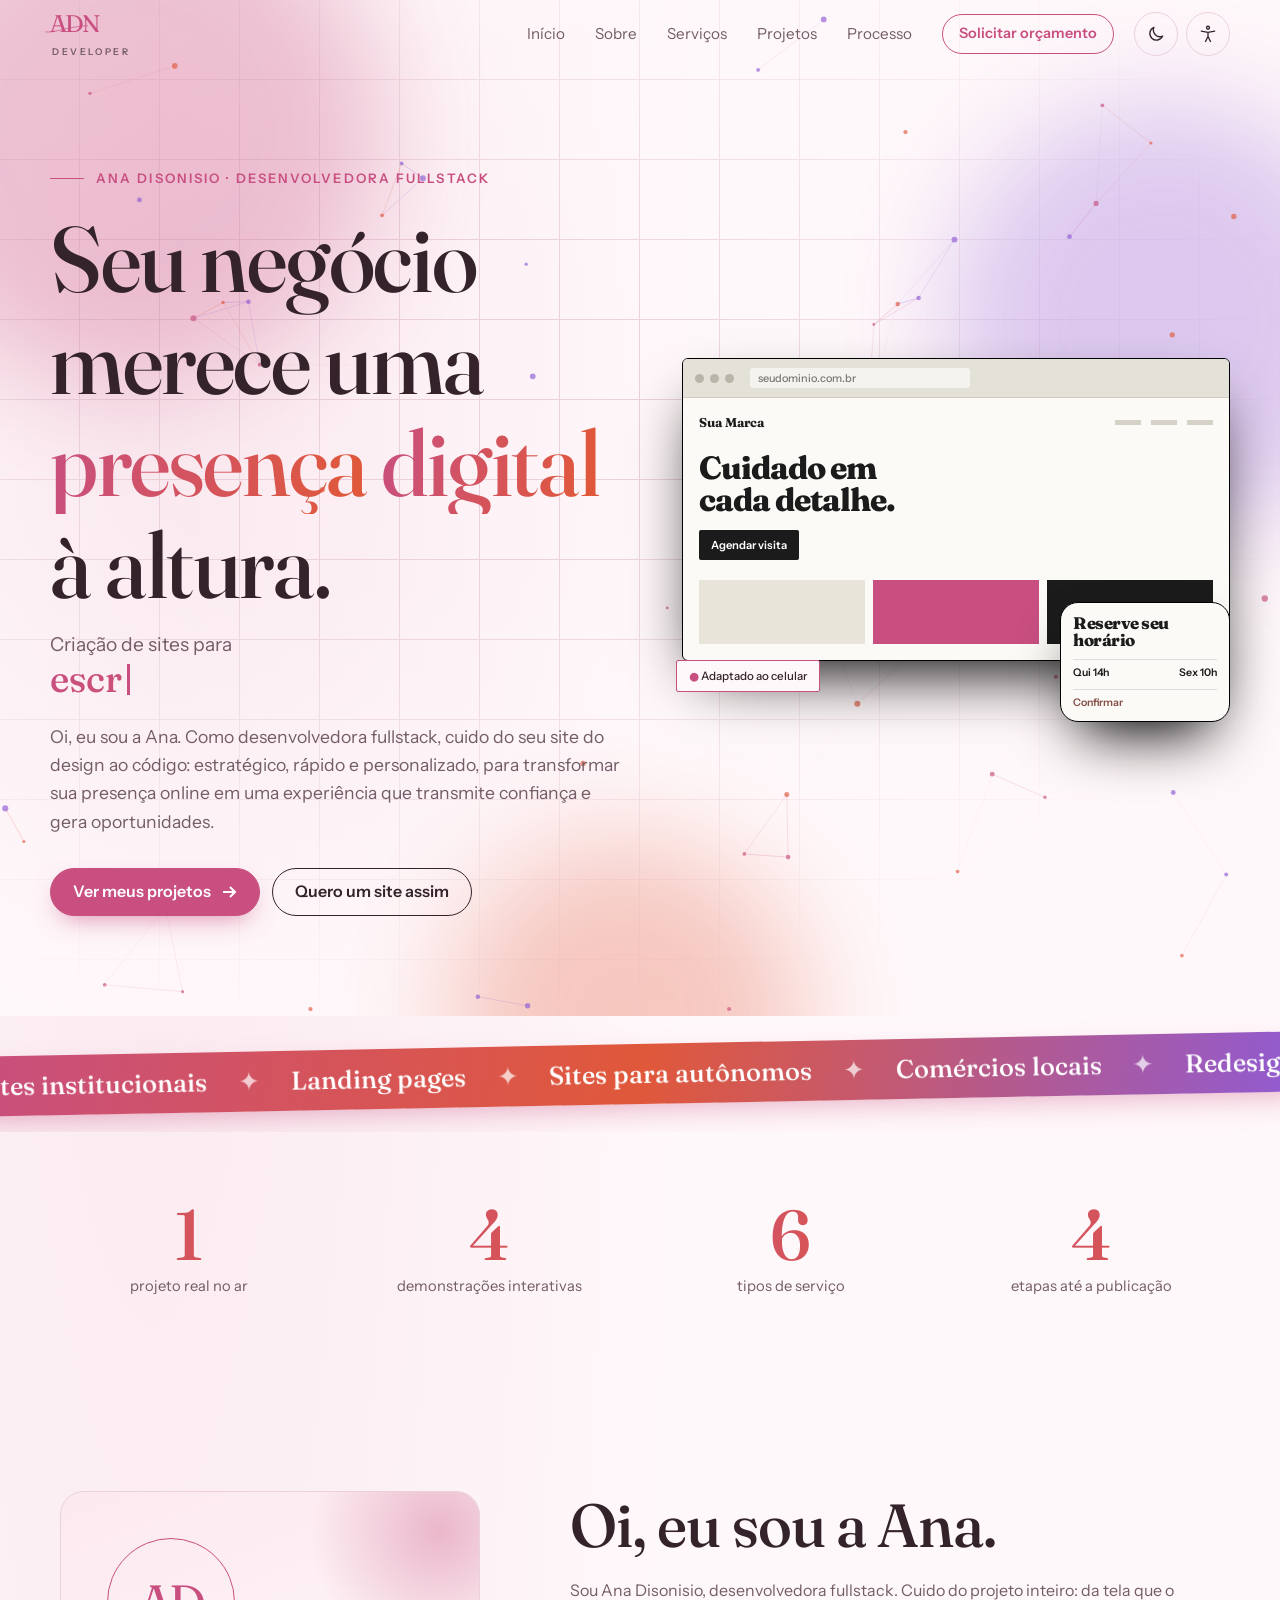
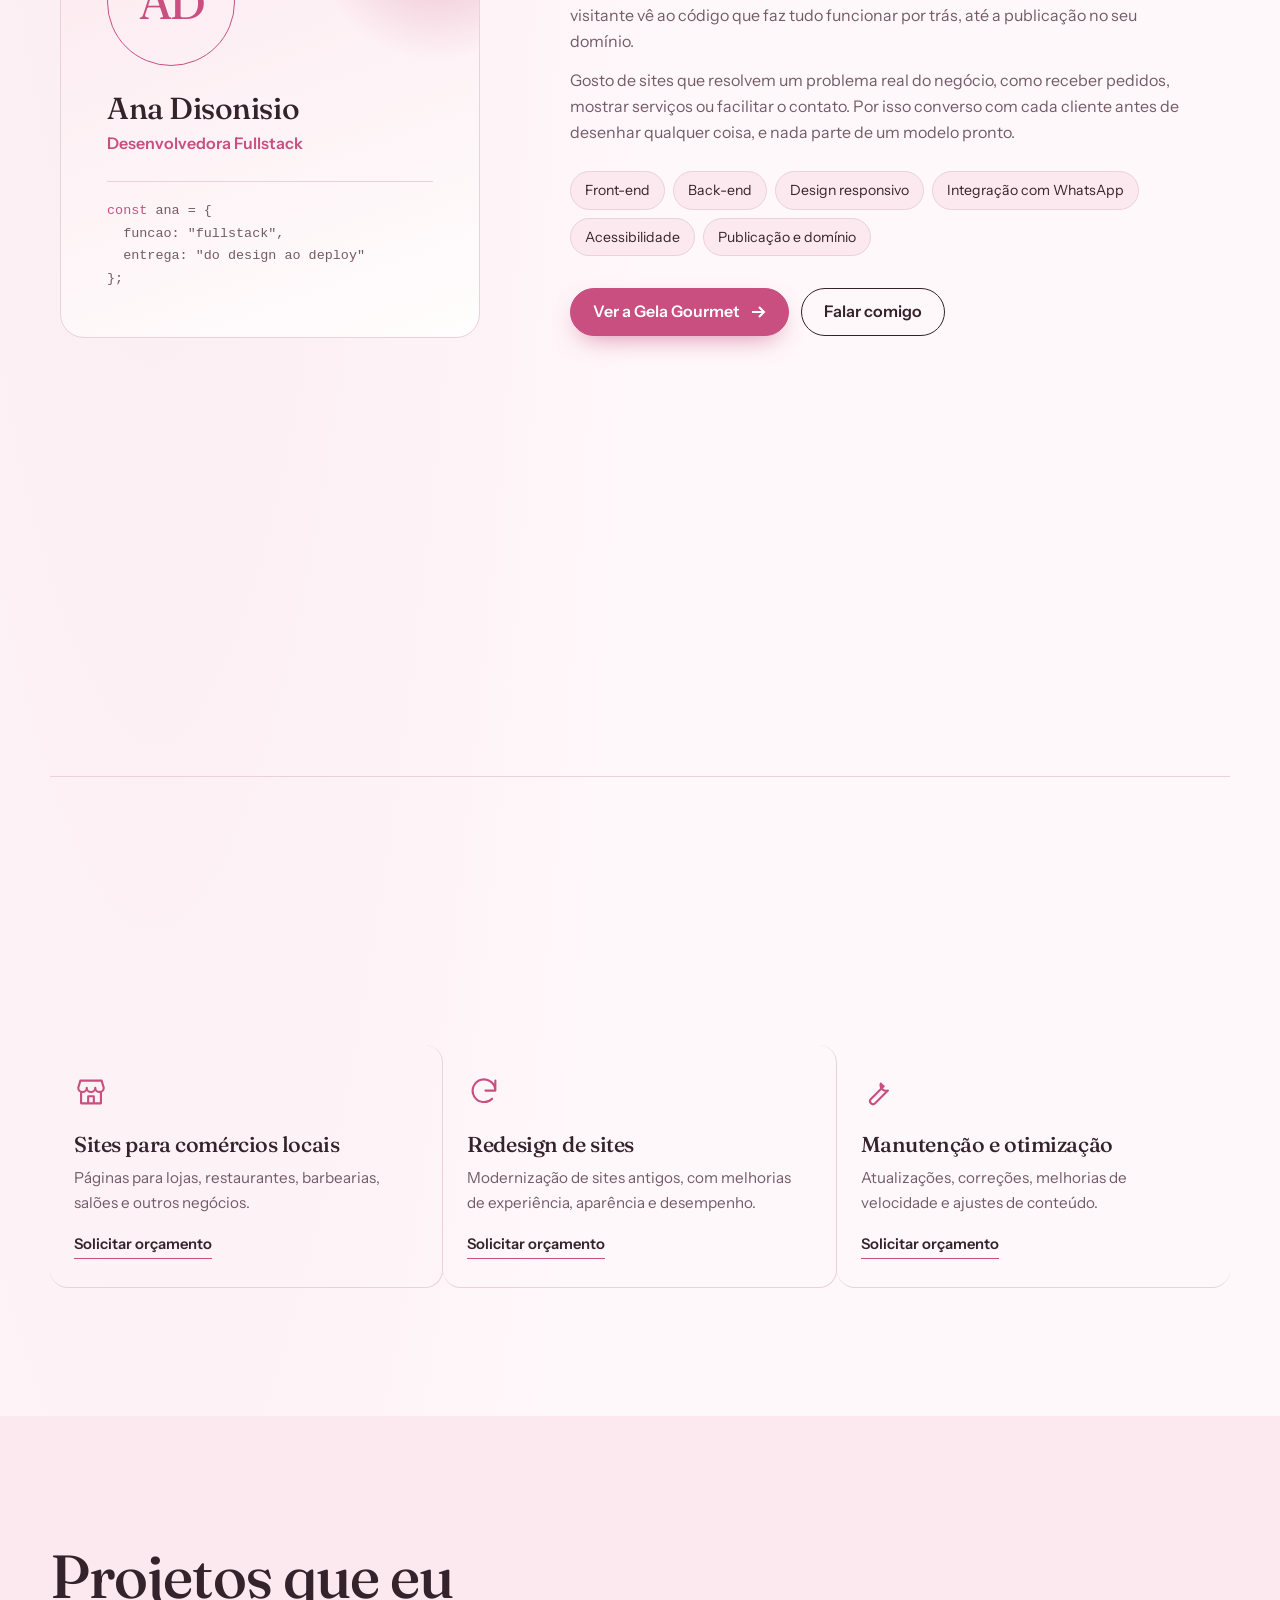
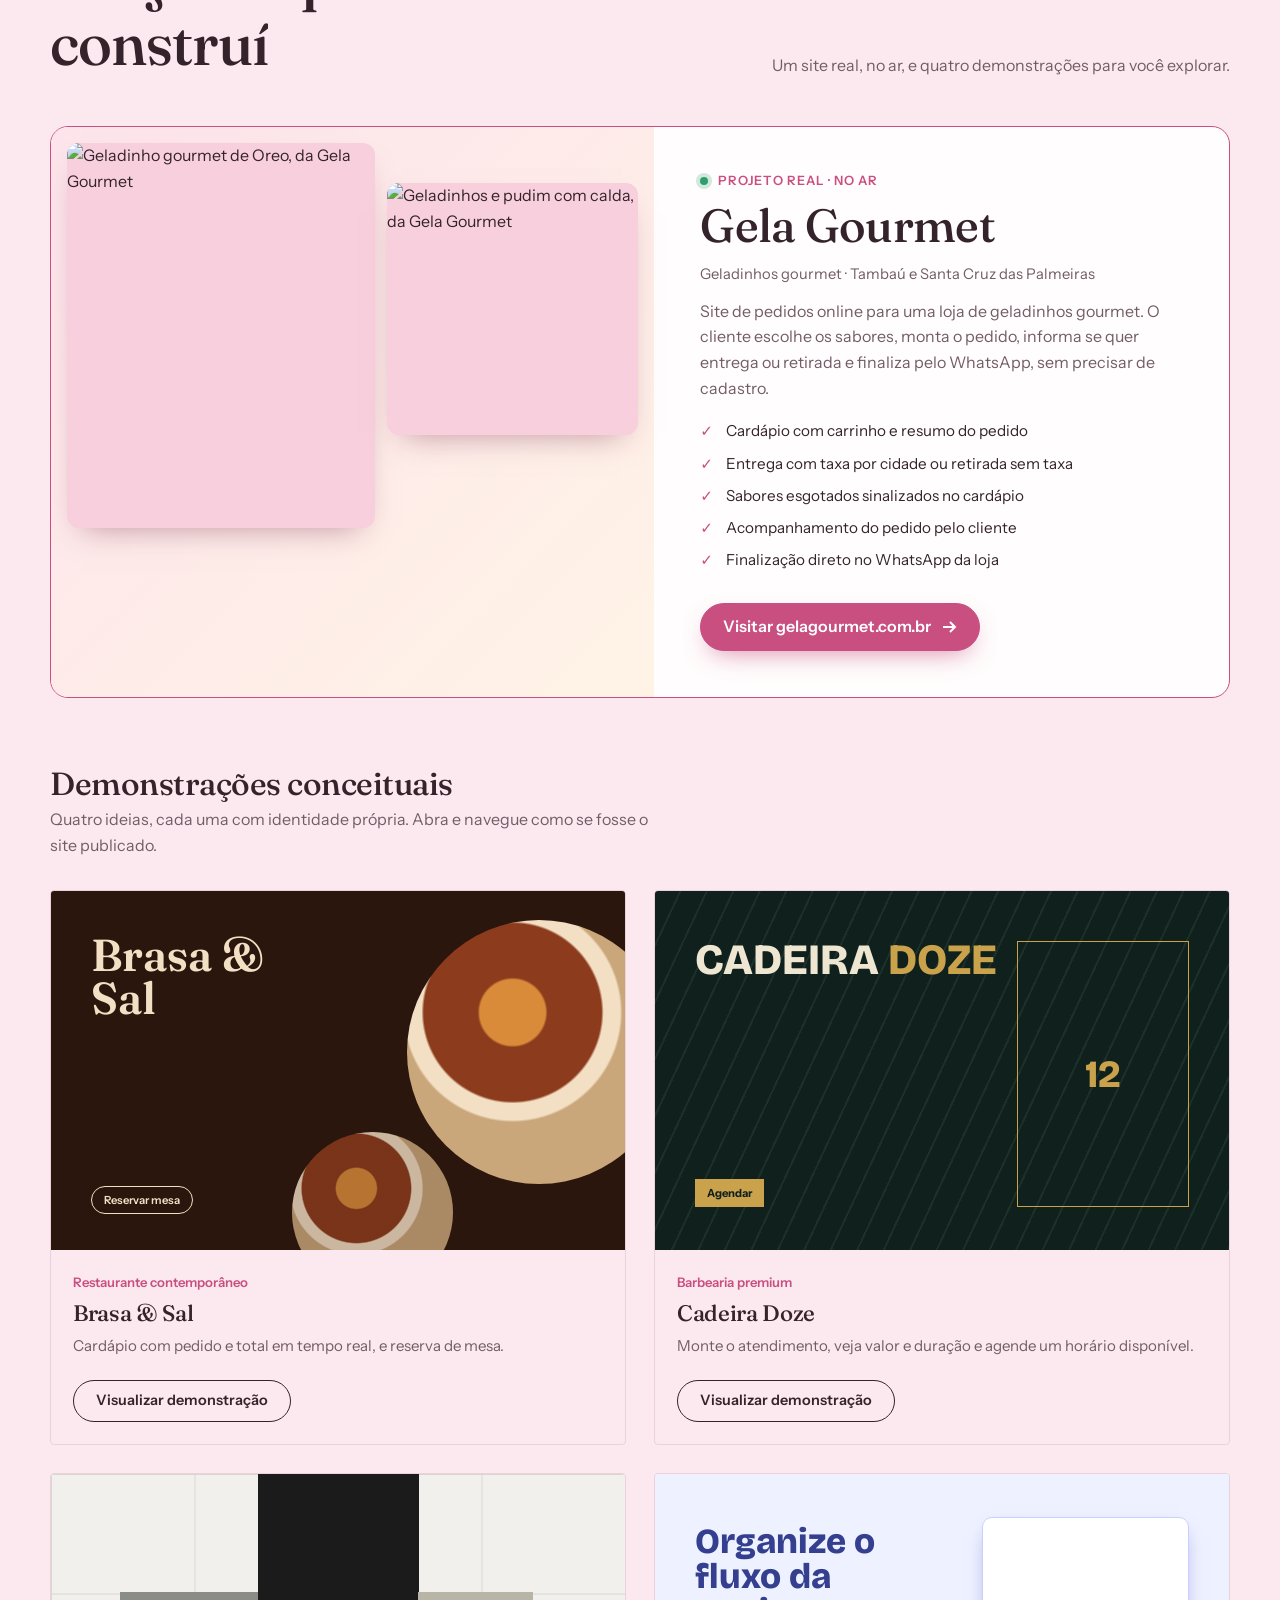
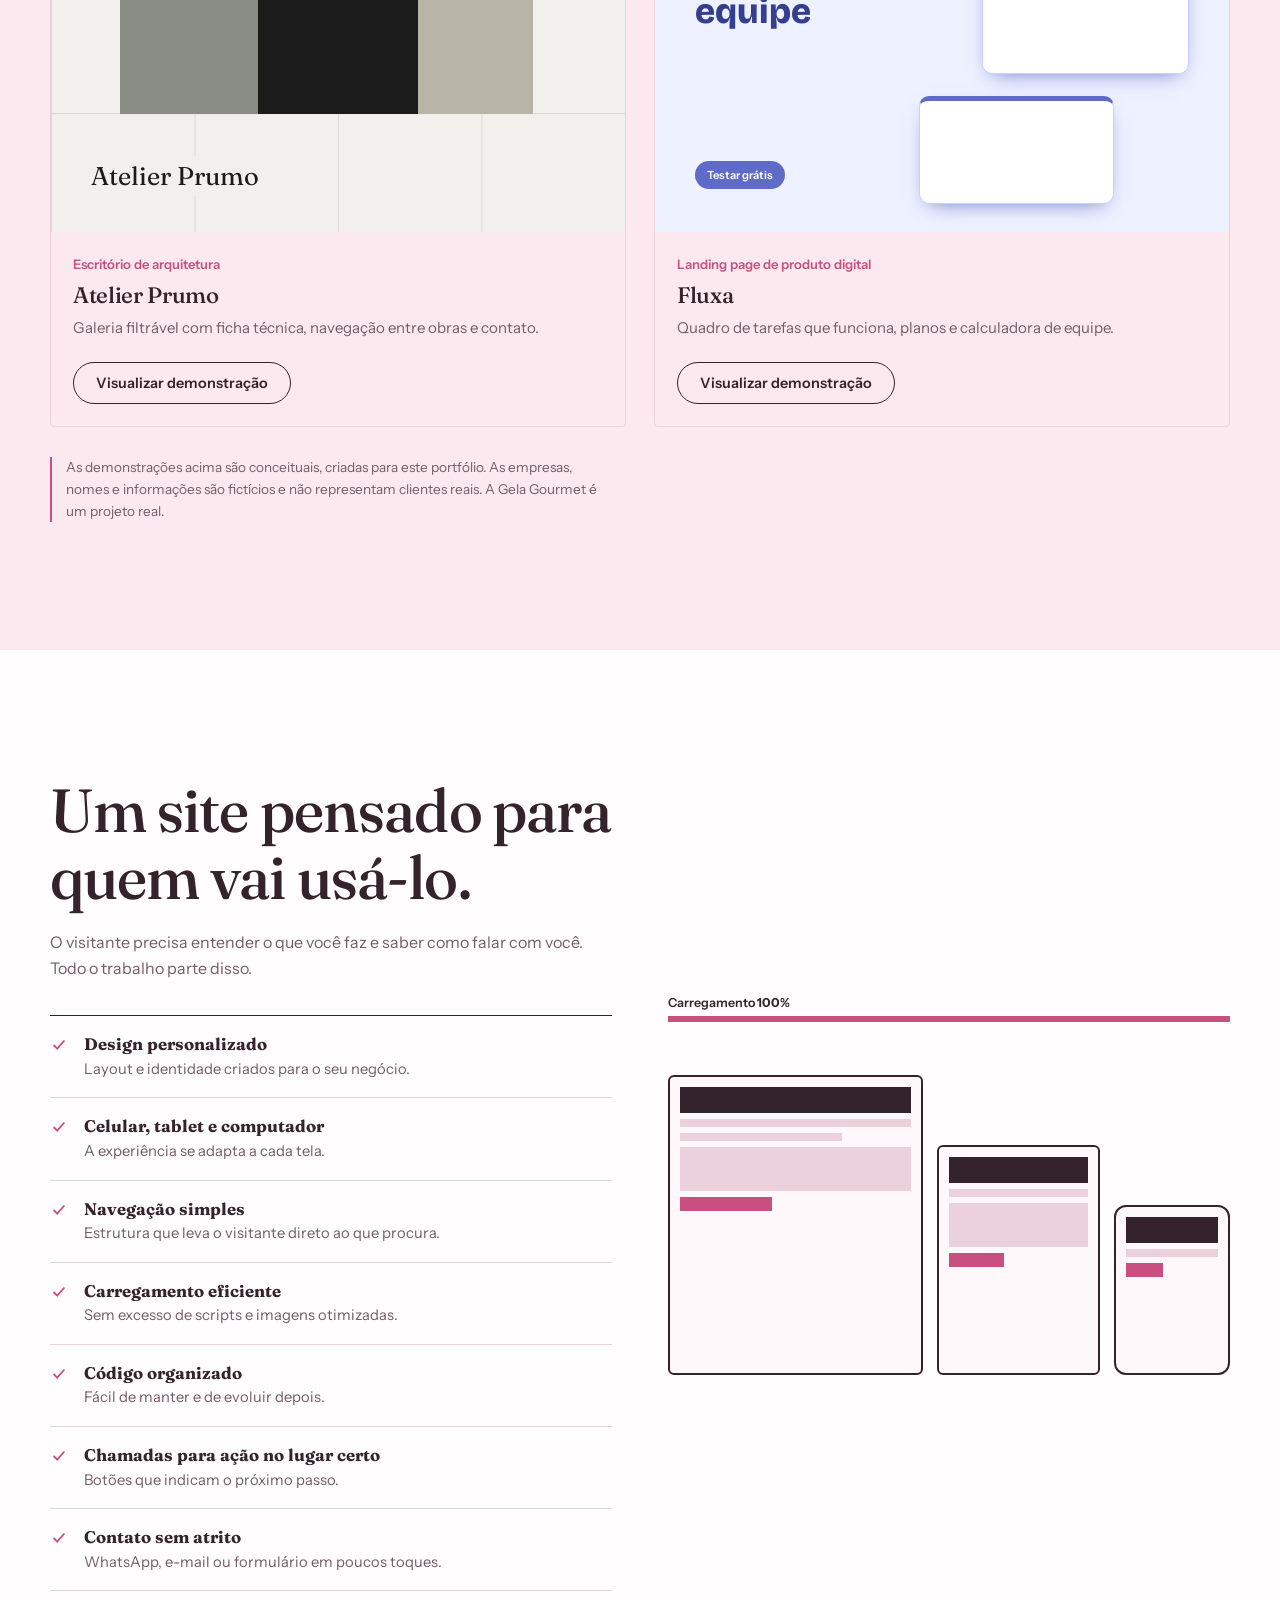
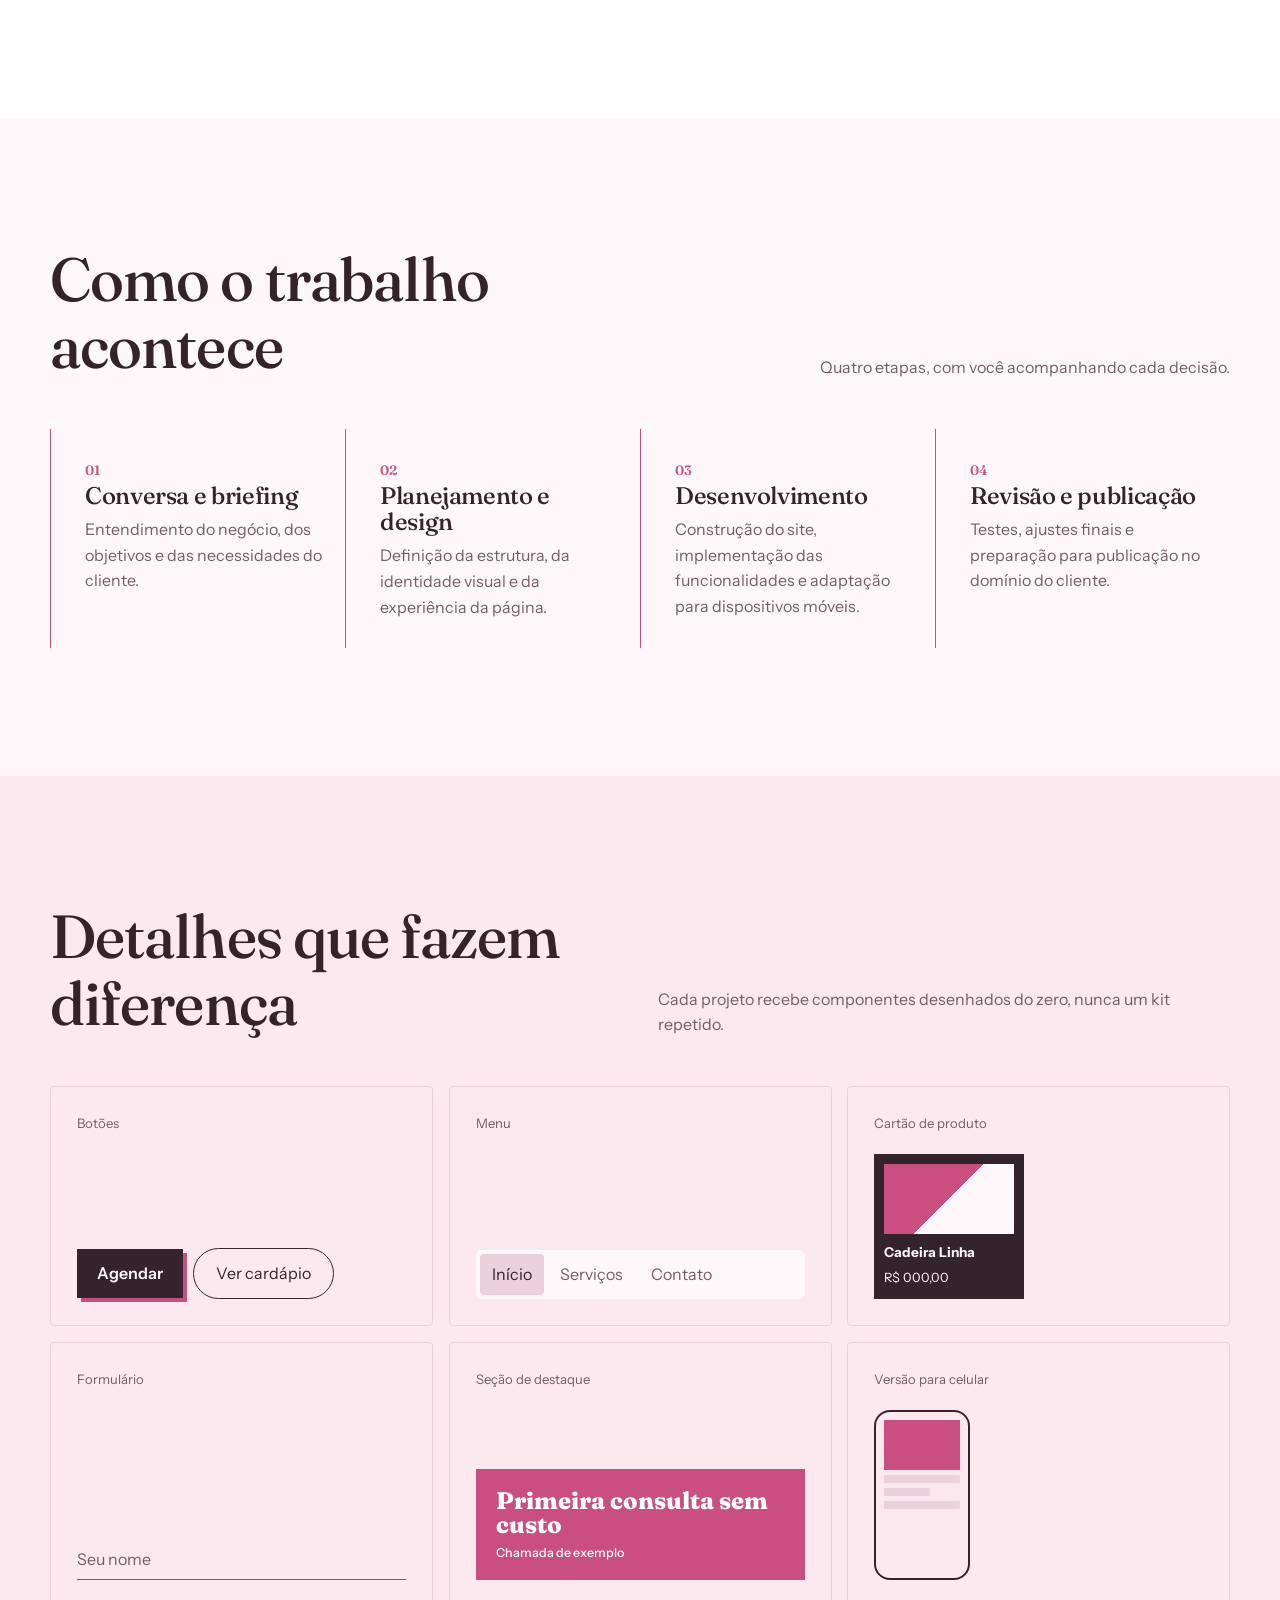
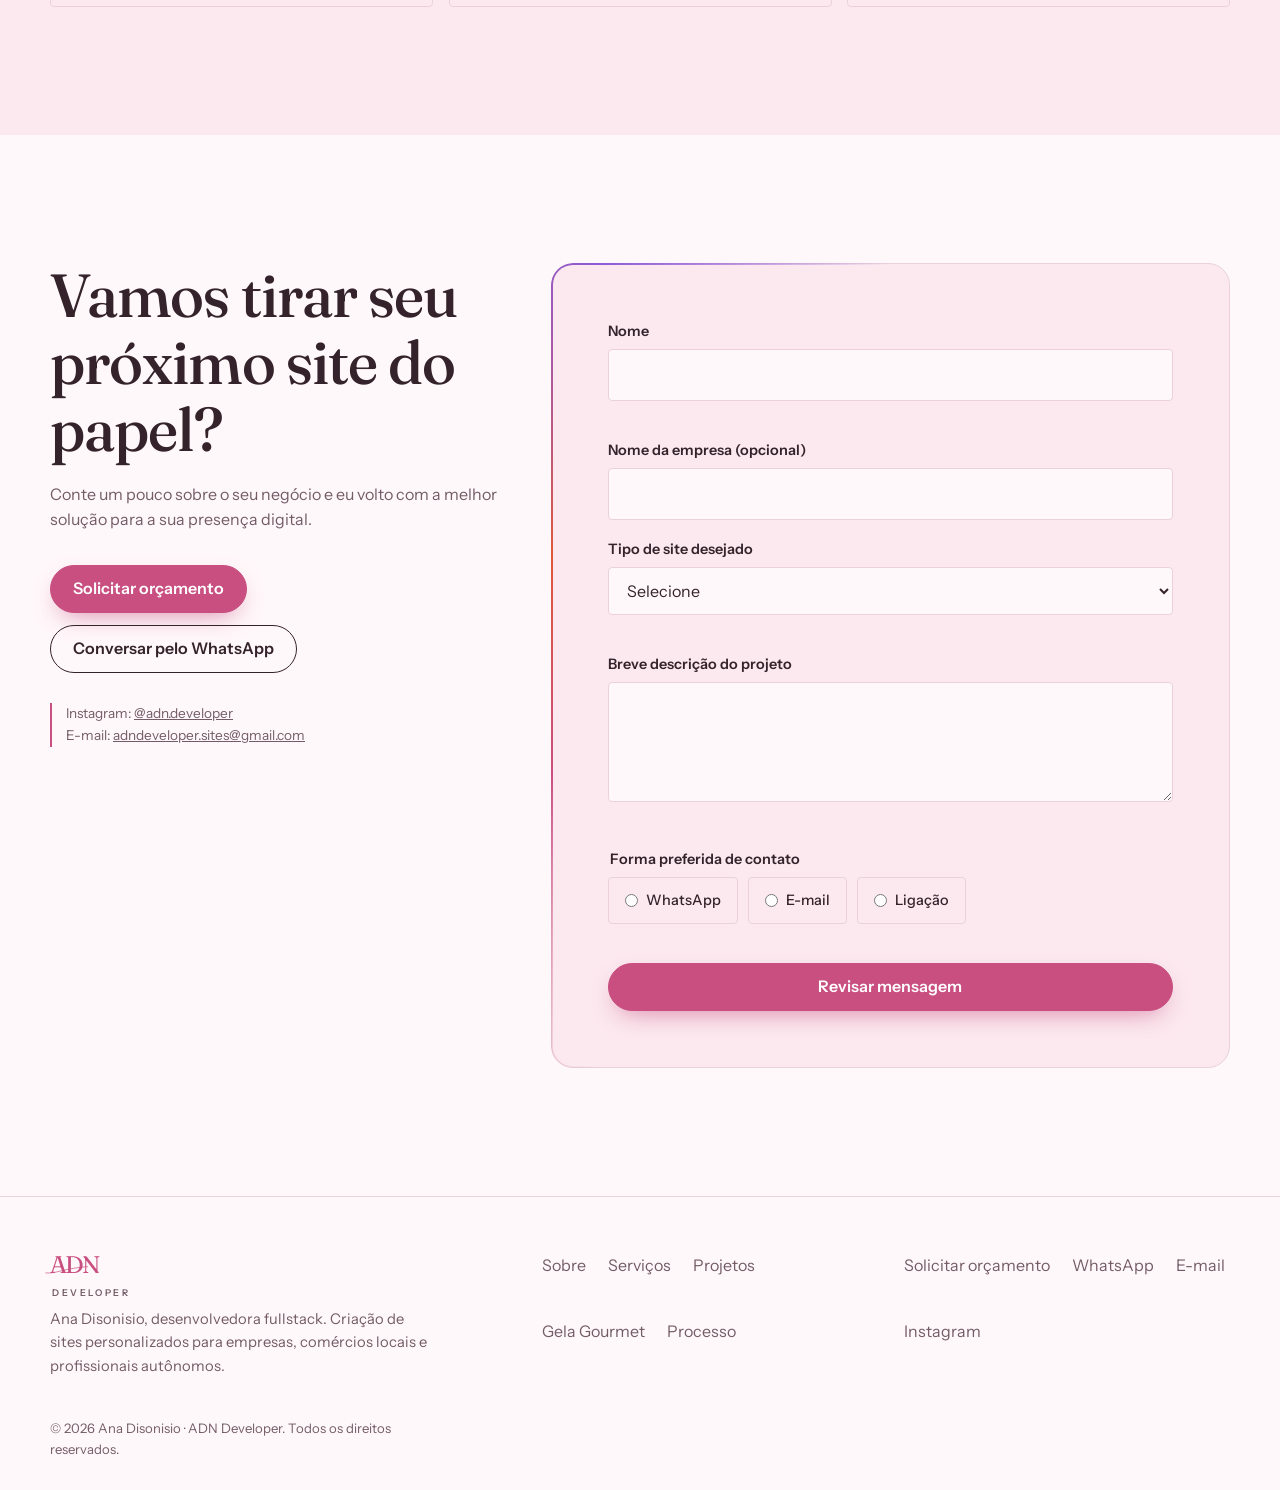
==== commit 7ee626f7: "Melhora animações e responsividade mobile/notebook" ====
--- a/index.html
+++ b/index.html
@@ -4,11 +4,12 @@
   
 <meta charset="utf-8">
 <meta name="viewport" content="width=device-width, initial-scale=1">
-<title>ADN Developer | Criação de sites para negócios</title>
-<meta name="description" content="Sites institucionais, landing pages e sites para comércios e profissionais autônomos. Design personalizado, código limpo e carregamento rápido.">
+<title>Ana Disonisio | Desenvolvedora Fullstack · ADN Developer</title>
+<meta name="description" content="Ana Disonisio, desenvolvedora fullstack. Sites institucionais, landing pages e sistemas de pedido para comércios e profissionais autônomos. Veja o projeto Gela Gourmet no ar.">
+<meta name="author" content="Ana Disonisio">
 <meta property="og:type" content="website">
-<meta property="og:title" content="ADN Developer | Criação de sites para negócios">
-<meta property="og:description" content="Sites estratégicos, rápidos e personalizados. Explore demonstrações interativas.">
+<meta property="og:title" content="Ana Disonisio | Desenvolvedora Fullstack · ADN Developer">
+<meta property="og:description" content="Sites estratégicos, rápidos e personalizados, do design ao código. Conheça o projeto Gela Gourmet e explore demonstrações interativas.">
 <meta name="theme-color" content="#f6efe8">
 <script>try{var p=JSON.parse(localStorage.getItem("adn-prefs")||"{}");document.documentElement.dataset.theme=p.theme||(matchMedia("(prefers-color-scheme:dark)").matches?"dark":"light")}catch(e){document.documentElement.dataset.theme="light"}</script>
 <link rel="icon" href="data:image/svg+xml,%3Csvg xmlns='http://www.w3.org/2000/svg' viewBox='0 0 32 32'%3E%3Crect width='32' height='32' fill='%23f6efe8'/%3E%3Ctext x='16' y='23' font-size='19' text-anchor='middle' font-family='serif' fill='%238a5249'%3EA%3C/text%3E%3C/svg%3E">
@@ -18,6 +19,190 @@
 
 <!-- =====================================================  CSS  ===================================================== -->
 <style>
+  /* ---- Ajustes de Responsividade: Notebook e Celular ---- */
+
+/* Notebooks (telas de 960px a 1366px e altura reduzida) */
+@media (min-width: 960px) and (max-width: 1366px) {
+  .hero {
+    padding: 104px 0 64px;
+    min-height: auto;
+  }
+  .hg {
+    gap: 36px;
+    grid-template-columns: 1.05fr 0.95fr;
+  }
+  .hero h1 {
+    font-size: clamp(2.5rem, 4.6vw, 4.1rem);
+  }
+  .stage {
+    min-height: 300px;
+  }
+  .w1 {
+    width: 92%;
+  }
+  .pop {
+    width: 155px;
+    right: 4px;
+    bottom: -18px;
+  }
+}
+
+/* Tablets e telas intermediárias */
+@media (max-width: 959px) {
+  .hg {
+    gap: 44px;
+  }
+  .stage {
+    max-width: 540px;
+    width: 100%;
+    margin-inline: auto;
+  }
+  .dv {
+    min-height: 300px;
+    padding-top: 44px;
+  }
+}
+
+/* Celular (até 640px) */
+@media (max-width: 640px) {
+  .wrap {
+    width: min(1180px, 100% - 28px);
+  }
+  .hb {
+    height: 62px;
+  }
+  .logo .lg {
+    font-size: 1.35rem;
+  }
+  .tools {
+    gap: 6px;
+    margin-right: 2px;
+  }
+  .ib {
+    width: 40px;
+    height: 40px;
+  }
+
+  /* Hero mobile */
+  .hero {
+    padding: 94px 0 54px;
+    min-height: auto;
+    background-size: 48px 48px;
+  }
+  .eyebrow {
+    font-size: 0.74rem;
+    letter-spacing: 0.12em;
+    margin-bottom: 14px;
+  }
+  .hero h1 {
+    font-size: clamp(2.15rem, 9.5vw, 2.9rem);
+    max-width: 100%;
+  }
+  .hero .lead {
+    font-size: 0.98rem;
+  }
+  .cta {
+    flex-direction: column;
+    width: 100%;
+  }
+  .cta .btn {
+    width: 100%;
+    justify-content: center;
+  }
+
+  /* Stage / Mockups no mobile sem sobreposição */
+  .stage {
+    min-height: 270px;
+    margin-bottom: 24px;
+    padding-right: 10px;
+  }
+  .w1 {
+    width: 92%;
+  }
+  .ms {
+    padding: 12px;
+  }
+  .ms .tl i {
+    height: 48px;
+  }
+  .pop {
+    width: 138px;
+    right: 0;
+    bottom: -16px;
+    border-radius: 14px;
+  }
+  .pop .ms {
+    padding: 10px;
+  }
+  .pop h4 {
+    font-size: 0.9rem;
+  }
+  .tag {
+    left: 0;
+    bottom: -8px;
+    padding: 6px 10px;
+    font-size: 0.68rem;
+  }
+
+  /* Sobre */
+  .idc {
+    padding: 24px 20px;
+  }
+  .mono {
+    width: 96px;
+    height: 96px;
+    font-size: 2.3rem;
+    margin-bottom: 18px;
+  }
+  .code {
+    font-size: 0.78rem;
+  }
+
+  /* Diferenciais: frames proporcionais no celular */
+  .dv {
+    min-height: 240px;
+    gap: 8px;
+    padding-top: 42px;
+  }
+  .f1 { height: 210px; }
+  .f2 { height: 165px; }
+  .f3 { height: 125px; }
+
+  /* Formulário & Contato */
+  .rd {
+    flex-direction: column;
+  }
+  .rd label {
+    width: 100%;
+  }
+
+  /* Modal de demonstração fullscreen no celular */
+  .mx {
+    inset: 0;
+    border-radius: 0;
+  }
+  .mt {
+    padding: 8px 12px;
+    font-size: 0.76rem;
+  }
+  .dn {
+    padding: 10px 14px;
+  }
+  .dn button {
+    padding: 8px 10px;
+    font-size: 0.88rem;
+  }
+}
+
+/* Telas muito pequenas (360px) */
+@media (max-width: 380px) {
+  .pop {
+    width: 124px;
+  }
+  .sg {
+    gap: 16px;
+  }
+}
 :root,html[data-theme=light]{--bg:#f6efe8;--bg2:#ede2d8;--ink:#3b2a26;--mut:#6a5650;--line:#d8c7ba;--acc:#8a5249;--onacc:#fff;--paper:#fbf7f2;--err:#a3322a;color-scheme:light}
 html[data-theme=dark]{--bg:#1e1918;--bg2:#2a2322;--ink:#f1e7de;--mut:#bda9a0;--line:#46393a;--acc:#dba99e;--onacc:#2a1a17;--paper:#252020;--err:#ff9d8a;color-scheme:dark}
 html.hc[data-theme=light]{--ink:#1a0f0d;--mut:#3b2a26;--line:#7d6b62;--acc:#6b3530}
@@ -317,6 +502,48 @@
 ::selection{background:var(--acc);color:#fff}
 @media(prefers-reduced-motion:reduce){*,*::before,*::after{scroll-behavior:auto!important;animation-duration:.01ms!important;animation-iteration-count:1!important;transition-duration:.01ms!important}}
 </style>
+<style id="adn-ana">
+/* ---- identidade pessoal: Ana Disonisio ---- */
+.eyebrow{display:flex;align-items:center;gap:12px;font:600 .82rem var(--fb);letter-spacing:.16em;text-transform:uppercase;color:var(--acc);margin-bottom:22px}
+.eyebrow:before{content:"";width:34px;height:1px;background:var(--acc)}
+.hero.in .eyebrow{animation:up .8s .4s both var(--ease,cubic-bezier(.2,.7,.2,1))}
+
+/* sobre */
+.about .ab{display:grid;gap:48px;align-items:center}
+.idc{position:relative;width:100%;max-width:420px;justify-self:center;border:1px solid var(--line);border-radius:24px;background:linear-gradient(160deg,var(--bg2),var(--paper));padding:clamp(28px,5vw,46px);overflow:hidden}
+.idc:before{content:"";position:absolute;width:260px;height:260px;border-radius:50%;right:-90px;top:-90px;background:radial-gradient(circle,color-mix(in srgb,var(--acc) 35%,transparent),transparent 70%);pointer-events:none}
+.idc>*{position:relative}
+.mono{width:128px;height:128px;border-radius:50%;border:1px solid var(--acc);display:grid;place-items:center;font:400 3rem/1 var(--fd);color:var(--acc);letter-spacing:-.06em;margin-bottom:26px}
+.idc h3{font-size:1.9rem}
+.idc .role{color:var(--acc);font-weight:600;margin-top:6px}
+.code{margin-top:24px;border-top:1px solid var(--line);padding-top:18px;font:500 .84rem/1.7 ui-monospace,SFMono-Regular,Menlo,Consolas,monospace;color:var(--mut);white-space:pre-wrap}
+.code b{color:var(--acc);font-weight:500}
+.about p+p{margin-top:14px}
+.about .lead{max-width:56ch}
+.chips{display:flex;flex-wrap:wrap;gap:8px;list-style:none;padding:0;margin-top:26px}
+.chips li{border:1px solid var(--line);border-radius:999px;padding:7px 14px;font-size:.88rem;background:var(--bg2)}
+@media(min-width:960px){.about .ab{grid-template-columns:.8fr 1.2fr;gap:80px}}
+
+/* projeto real em destaque: Gela Gourmet */
+.feat{display:grid;grid-template-columns:minmax(0,1fr);border:1px solid var(--acc);border-radius:18px;overflow:hidden;background:var(--paper);margin-bottom:68px}
+.fv{display:grid;grid-template-columns:minmax(0,1.1fr) minmax(0,.9fr);gap:12px;padding:16px;align-items:start;background:linear-gradient(135deg,#fde4ec,#fff3e6)}
+.fv img{width:100%;height:auto;aspect-ratio:4/5;object-fit:cover;border-radius:12px;background:#f8cfdd;box-shadow:0 14px 30px -16px rgba(120,40,70,.5)}
+.fv img+img{margin-top:40px;aspect-ratio:1/1}
+.fi{padding:clamp(24px,4vw,46px);display:flex;flex-direction:column;gap:12px;justify-content:center}
+.live{display:inline-flex;align-items:center;gap:10px;font:600 .8rem var(--fb);letter-spacing:.08em;text-transform:uppercase;color:var(--acc)}
+.live:before{content:"";width:8px;height:8px;border-radius:50%;background:#2e9e6a;box-shadow:0 0 0 4px rgba(46,158,106,.22)}
+.fi h3{font-size:clamp(2rem,4.5vw,2.9rem)}
+.fi>small{color:var(--mut);font-size:.92rem}
+.fi>p{color:var(--mut);max-width:50ch}
+.fl2{list-style:none;padding:0;display:grid;gap:8px;margin:6px 0 8px}
+.fl2 li{position:relative;padding-left:26px;color:var(--ink);font-size:.95rem}
+.fl2 li:before{content:"\2713";position:absolute;left:0;color:var(--acc);font-weight:700}
+.fi .cta{margin-top:10px}
+.subh{font-size:clamp(1.5rem,3.2vw,2rem);margin-bottom:6px}
+.sub-lead{color:var(--mut);max-width:56ch;margin-bottom:32px}
+@media(min-width:900px){.feat{grid-template-columns:minmax(0,1.05fr) minmax(0,1fr)}}
+@media(max-width:520px){.fv{padding:12px;gap:10px}.fv img+img{margin-top:28px}}
+</style>
 <link rel="stylesheet" href="animations.css">
 </head>
 <body>
@@ -333,6 +560,7 @@
     <nav id="nav" aria-label="Principal">
       <ul>
         <li><a href="#inicio">Início</a></li>
+        <li><a href="#sobre">Sobre</a></li>
         <li><a href="#servicos">Serviços</a></li>
         <li><a href="#projetos">Projetos</a></li>
         <li><a href="#processo">Processo</a></li>
@@ -361,11 +589,12 @@
   <div class="aurora" aria-hidden="true"><i></i><i></i><i></i></div><canvas id="fx" aria-hidden="true"></canvas>
   <div class="wrap hg">
     <div>
+      <p class="eyebrow">Ana Disonisio · Desenvolvedora Fullstack</p>
       <h1>Seu negócio merece uma <span class="grad">presença digital</span> à altura.</h1>
       <p class="rot" aria-label="Criação de sites para restaurantes, barbearias, escritórios, lojas e profissionais autônomos"><span aria-hidden="true">Criação de sites para</span><strong class="rot-w" aria-hidden="true">restaurantes</strong></p>
-      <p class="lead">Desenvolvo sites estratégicos, rápidos e personalizados para transformar sua presença online em uma experiência que transmite confiança e gera oportunidades.</p>
+      <p class="lead">Oi, eu sou a Ana. Como desenvolvedora fullstack, cuido do seu site do design ao código: estratégico, rápido e personalizado, para transformar sua presença online em uma experiência que transmite confiança e gera oportunidades.</p>
       <div class="cta">
-        <a class="btn p" href="#projetos">Explorar projetos <svg viewBox="0 0 16 16" fill="none" stroke="currentColor" stroke-width="2"><path d="M2 8h12M9 3l5 5-5 5"/></svg></a>
+        <a class="btn p" href="#projetos">Ver meus projetos <svg viewBox="0 0 16 16" fill="none" stroke="currentColor" stroke-width="2"><path d="M2 8h12M9 3l5 5-5 5"/></svg></a>
         <a class="btn" href="#orcamento">Quero um site assim</a>
       </div>
     </div>
@@ -384,7 +613,30 @@
 
 <div class="mqw" aria-hidden="true"><div class="mq"><div><span>Sites institucionais</span><span>Landing pages</span><span>Sites para autônomos</span><span>Comércios locais</span><span>Redesign de sites</span><span>Manutenção e otimização</span><span>Design personalizado</span><span>Carregamento rápido</span><span>Sites institucionais</span><span>Landing pages</span><span>Sites para autônomos</span><span>Comércios locais</span><span>Redesign de sites</span><span>Manutenção e otimização</span><span>Design personalizado</span><span>Carregamento rápido</span></div></div></div>
 
-<section class="stats-sec"><div class="wrap sg"><div class="rv"><b data-n="6">6</b><span>tipos de serviço</span></div><div class="rv"><b data-n="4">4</b><span>demonstrações interativas</span></div><div class="rv"><b data-n="4">4</b><span>etapas até a publicação</span></div><div class="rv"><b data-n="3">3</b><span>telas: celular, tablet e computador</span></div></div></section>
+<section class="stats-sec"><div class="wrap sg"><div class="rv"><b data-n="1">1</b><span>projeto real no ar</span></div><div class="rv"><b data-n="4">4</b><span>demonstrações interativas</span></div><div class="rv"><b data-n="6">6</b><span>tipos de serviço</span></div><div class="rv"><b data-n="4">4</b><span>etapas até a publicação</span></div></div></section>
+
+<section class="about" id="sobre">
+  <div class="wrap ab">
+    <div class="idc rv" aria-hidden="true">
+      <div class="mono">AD</div>
+      <h3>Ana Disonisio</h3>
+      <p class="role">Desenvolvedora Fullstack</p>
+      <pre class="code"><b>const</b> ana = {
+  funcao: "fullstack",
+  entrega: "do design ao deploy"
+};</pre>
+    </div>
+    <div class="rv">
+      <h2>Oi, eu sou a Ana.</h2>
+      <p class="lead">Sou Ana Disonisio, desenvolvedora fullstack. Cuido do projeto inteiro: da tela que o visitante vê ao código que faz tudo funcionar por trás, até a publicação no seu domínio.</p>
+      <p class="lead">Gosto de sites que resolvem um problema real do negócio, como receber pedidos, mostrar serviços ou facilitar o contato. Por isso converso com cada cliente antes de desenhar qualquer coisa, e nada parte de um modelo pronto.</p>
+      <ul class="chips" aria-label="O que eu faço">
+        <li>Front-end</li><li>Back-end</li><li>Design responsivo</li><li>Integração com WhatsApp</li><li>Acessibilidade</li><li>Publicação e domínio</li>
+      </ul>
+      <div class="cta"><a class="btn p" href="#gela">Ver a Gela Gourmet <svg viewBox="0 0 16 16" fill="none" stroke="currentColor" stroke-width="2"><path d="M2 8h12M9 3l5 5-5 5"/></svg></a><a class="btn" data-wa href="#" target="_blank" rel="noopener">Falar comigo</a></div>
+    </div>
+  </div>
+</section>
 
 <section id="servicos">
   <div class="wrap">
@@ -395,9 +647,33 @@
 
 <section id="projetos" style="background:var(--bg2)">
   <div class="wrap">
-    <div class="sh rv"><h2>Veja o que podemos construir para o seu negócio.</h2><p class="lead">Quatro projetos conceituais, cada um com identidade própria. Abra e navegue como se fosse o site publicado.</p></div>
+    <div class="sh rv"><h2>Projetos que eu construí</h2><p class="lead">Um site real, no ar, e quatro demonstrações para você explorar.</p></div>
+
+    <article class="feat rv" id="gela" aria-labelledby="gelaT">
+      <div class="fv">
+        <img src="https://gelagourmet.com.br/imagens/oreo1.jpg" alt="Geladinho gourmet de Oreo, da Gela Gourmet" loading="lazy">
+        <img src="https://gelagourmet.com.br/imagens/pudim1.jpg" alt="Geladinhos e pudim com calda, da Gela Gourmet" loading="lazy">
+      </div>
+      <div class="fi">
+        <span class="live">Projeto real · no ar</span>
+        <h3 id="gelaT">Gela Gourmet</h3>
+        <small>Geladinhos gourmet · Tambaú e Santa Cruz das Palmeiras</small>
+        <p>Site de pedidos online para uma loja de geladinhos gourmet. O cliente escolhe os sabores, monta o pedido, informa se quer entrega ou retirada e finaliza pelo WhatsApp, sem precisar de cadastro.</p>
+        <ul class="fl2">
+          <li>Cardápio com carrinho e resumo do pedido</li>
+          <li>Entrega com taxa por cidade ou retirada sem taxa</li>
+          <li>Sabores esgotados sinalizados no cardápio</li>
+          <li>Acompanhamento do pedido pelo cliente</li>
+          <li>Finalização direto no WhatsApp da loja</li>
+        </ul>
+        <div class="cta"><a class="btn p" href="https://gelagourmet.com.br" target="_blank" rel="noopener">Visitar gelagourmet.com.br <svg viewBox="0 0 16 16" fill="none" stroke="currentColor" stroke-width="2" aria-hidden="true"><path d="M2 8h12M9 3l5 5-5 5"/></svg><span class="sr">(abre em nova aba)</span></a></div>
+      </div>
+    </article>
+
+    <h3 class="subh rv">Demonstrações conceituais</h3>
+    <p class="sub-lead rv">Quatro ideias, cada uma com identidade própria. Abra e navegue como se fosse o site publicado.</p>
     <div class="pj" id="pjList"></div>
-    <p class="note">Os projetos acima são demonstrações conceituais criadas para este portfólio. As empresas, nomes e informações são fictícios e não representam clientes reais.</p>
+    <p class="note">As demonstrações acima são conceituais, criadas para este portfólio. As empresas, nomes e informações são fictícios e não representam clientes reais. A Gela Gourmet é um projeto real.</p>
   </div>
 </section>
 
@@ -455,7 +731,7 @@
   <div class="wrap ct">
     <div class="rv">
       <h2>Vamos tirar seu próximo site do papel?</h2>
-      <p class="lead">Conte um pouco sobre o seu negócio e vamos encontrar a melhor solução para sua presença digital.</p>
+      <p class="lead">Conte um pouco sobre o seu negócio e eu volto com a melhor solução para a sua presença digital.</p>
       <div class="cta"><a class="btn p" href="#formOrc">Solicitar orçamento</a><a class="btn" data-wa href="#" target="_blank" rel="noopener">Conversar pelo WhatsApp</a></div>
       <p class="note">Instagram: <a data-ig data-show href="#" target="_blank" rel="noopener"></a><br>E-mail: <a data-mail data-show href="#"></a></p>
     </div>
@@ -478,8 +754,8 @@
 <footer>
   <div class="wrap">
     <div class="fg">
-      <div><a href="#inicio" class="logo" aria-label="ADN Developer"><span class="lg" aria-hidden="true">ADN</span><span class="ld" aria-hidden="true">DEVELOPER</span><svg viewBox="0 0 96 22" aria-hidden="true"><path d="M3 17C20 20 50 6 92 4"/></svg></a><p>Criação de sites personalizados para empresas, comércios locais e profissionais autônomos.</p></div>
-      <ul aria-label="Seções"><li><a href="#servicos">Serviços</a></li><li><a href="#projetos">Projetos</a></li><li><a href="#processo">Processo</a></li></ul>
+      <div><a href="#inicio" class="logo" aria-label="ADN Developer"><span class="lg" aria-hidden="true">ADN</span><span class="ld" aria-hidden="true">DEVELOPER</span><svg viewBox="0 0 96 22" aria-hidden="true"><path d="M3 17C20 20 50 6 92 4"/></svg></a><p>Ana Disonisio, desenvolvedora fullstack. Criação de sites personalizados para empresas, comércios locais e profissionais autônomos.</p></div>
+      <ul aria-label="Seções"><li><a href="#sobre">Sobre</a></li><li><a href="#servicos">Serviços</a></li><li><a href="#projetos">Projetos</a></li><li><a href="#gela">Gela Gourmet</a></li><li><a href="#processo">Processo</a></li></ul>
       <ul aria-label="Contato"><li><a href="#orcamento">Solicitar orçamento</a></li><li><a data-wa href="#" target="_blank" rel="noopener">WhatsApp</a></li><li><a data-mail href="#">E-mail</a></li><li><a data-ig href="#" target="_blank" rel="noopener">Instagram</a></li></ul>
     </div>
     <p class="cp">© <span id="yr"></span> <span data-brand>ADN Developer</span>. Todos os direitos reservados.</p>
@@ -494,12 +770,12 @@
 <script>
 /* ---------- CONFIGURAÇÃO: edite aqui ---------- */
 const CONFIG = {
-  brand: 'ADN Developer',                 // nome da marca
+  brand: 'Ana Disonisio · ADN Developer',  // nome na área de direitos autorais
   whatsapp: '5519989260561',              // 55 (Brasil) + DDD 19 + número; só dígitos
   email: 'adndeveloper.sites@gmail.com',
   social: { instagram: 'https://instagram.com/adn.developer', linkedin: '' },// preencha se quiser usar
   business: { note: 'Dados comerciais: preencher antes de publicar.' },
-  waIntro: 'Olá! Conheci seu portfólio e gostaria de conversar sobre a criação de um site para meu negócio.'
+  waIntro: 'Olá, Ana! Conheci seu portfólio e gostaria de conversar sobre a criação de um site para meu negócio.'
 };
 
 const $ = (s, c = document) => c.querySelector(s), $$ = (s, c = document) => [...c.querySelectorAll(s)];
@@ -648,7 +924,7 @@
 
 /* ---------- formulário ---------- */
 function sendContact(data) {
-  const msg = `Olá! Meu nome é ${data.nome}${data.empresa ? ' (' + data.empresa + ')' : ''}.\nTenho interesse em: ${data.tipo}.\nSobre o projeto: ${data.desc}\nPrefiro contato por: ${data.via}.`;
+  const msg = `Olá, Ana! Meu nome é ${data.nome}${data.empresa ? ' (' + data.empresa + ')' : ''}.\nTenho interesse em: ${data.tipo}.\nSobre o projeto: ${data.desc}\nPrefiro contato por: ${data.via}.`;
   window.open(waLink(msg), '_blank', 'noopener');
 }
 const form = $('#form'), res = $('#res');
--- a/animations.css
+++ b/animations.css
@@ -1,96 +1,527 @@
-/* ADN Developer — camada de animações. Respeita "Reduzir movimento" (html.nm) e prefers-reduced-motion. */
-:root{--g1:#c84f80;--g2:#e0583a;--g3:#8e5bd6;--ease:cubic-bezier(.2,.7,.2,1)}
-html[data-theme=dark]{--g1:#e58bb0;--g2:#ffb08f;--g3:#b99cff}
-html.hc .grad .wi,html.hc .rot-w,html.hc .sg b{background:none;color:var(--acc)}
-@keyframes fl{50%{translate:0 -12px}}@keyframes spn{to{rotate:360deg}}@keyframes sh{to{background-position:-300% 0}}@keyframes bl{50%{opacity:0}}
-/* preloader + progresso + cursor + whatsapp */
-#pre{position:fixed;inset:0;z-index:300;display:grid;place-items:center;animation:preF .01s 6s forwards}
-#pre:before,#pre:after{content:"";position:absolute;left:0;right:0;height:50.5%;background:var(--bg);transition:transform .9s .15s var(--ease)}
-#pre:before{top:0}#pre:after{bottom:0}#pre.out:before{transform:translateY(-101%)}#pre.out:after{transform:translateY(101%)}
-.pi2{position:relative;z-index:1;text-align:center;transition:opacity .4s,transform .5s}#pre.out .pi2{opacity:0;transform:scale(.9)}
-.pi2 b{display:block;font:400 clamp(3rem,12vw,5rem)/1 var(--fd);color:var(--acc);letter-spacing:-.06em;animation:up .8s both}
-.pi2 small{font:600 .7rem var(--fb);letter-spacing:.5em;color:var(--mut)}
-.pi2 svg{width:140px;margin:6px auto;stroke:var(--acc);fill:none;stroke-width:2;stroke-dasharray:1;stroke-dashoffset:1;animation:dr 1.2s .2s forwards}
-.pbar{width:180px;height:3px;background:var(--line);margin:18px auto 0;overflow:hidden;border-radius:3px}
-.pbar i{display:block;height:100%;background:linear-gradient(90deg,var(--g1),var(--g2),var(--g3));transform-origin:left;transform:scaleX(var(--p,0));transition:transform .2s}
-@keyframes preF{to{visibility:hidden}}@keyframes dr{to{stroke-dashoffset:0}}
-#prog{position:fixed;top:0;left:0;right:0;height:3px;z-index:60;background:linear-gradient(90deg,var(--g1),var(--g2),var(--g3));transform:scaleX(var(--s,0));transform-origin:left}
-#cur{position:fixed;left:0;top:0;width:34px;height:34px;margin:-17px;border:1.5px solid var(--acc);border-radius:50%;z-index:250;pointer-events:none;opacity:0;transition:width .25s,height .25s,margin .25s,background .25s,opacity .3s}
-#cur.on{opacity:.9}#cur.h{width:64px;height:64px;margin:-32px;background:color-mix(in srgb,var(--acc) 14%,transparent)}
-@media(pointer:coarse){#cur{display:none}}
-#wa{position:fixed;right:18px;bottom:18px;z-index:80;width:58px;height:58px;border-radius:50%;background:#25d366;display:grid;place-items:center;box-shadow:0 10px 30px -8px rgba(37,211,102,.7);scale:0;transition:scale .5s var(--ease)}
-#wa.on{scale:1;animation:wp 2.4s infinite}#wa:hover{scale:1.1}
-#wa svg{width:28px;stroke:#fff;fill:none;stroke-width:1.8;stroke-linecap:round;stroke-linejoin:round}
-@keyframes wp{0%{box-shadow:0 0 0 0 rgba(37,211,102,.55)}100%{box-shadow:0 0 0 24px transparent}}
-/* hero */
-.hero{overflow:hidden}
-.aurora{position:absolute;inset:0;pointer-events:none}
-.aurora i{position:absolute;border-radius:50%;filter:blur(70px);opacity:.34;animation:drift 16s ease-in-out infinite alternate}
-.aurora i:nth-child(1){width:42vmax;height:42vmax;left:-10%;top:-12%;background:var(--g1)}
-.aurora i:nth-child(2){width:36vmax;height:36vmax;right:-8%;top:10%;background:var(--g3);animation-delay:-5s}
-.aurora i:nth-child(3){width:30vmax;height:30vmax;left:35%;bottom:-18%;background:var(--g2);animation-delay:-9s}
-@keyframes drift{to{transform:translate(8vmax,6vmax) scale(1.2)}}
-#fx{position:absolute;inset:0;width:100%;height:100%;pointer-events:none}
-.w{display:inline-block;overflow:hidden;vertical-align:top;padding:.08em 0;margin:-.08em 0}.wi{display:inline-block}
-html.anim .wi{transform:translateY(115%) rotate(5deg);opacity:0;transition:transform .9s calc(var(--i)*.07s) var(--ease),opacity .6s calc(var(--i)*.07s)}
-html.anim .sp-in .wi{transform:none;opacity:1}
-.grad .wi,.rot-w,.sg b{background:linear-gradient(100deg,var(--g1),var(--g2),var(--g3),var(--g1));background-size:300% 100%;-webkit-background-clip:text;background-clip:text;color:transparent;animation:sh 6s linear infinite}
-.rot{margin-top:18px;font:400 clamp(1rem,3vw,1.25rem) var(--fb);color:var(--mut)}
-.rot-w{display:block;min-height:1.3em;font:500 clamp(1.6rem,4.6vw,2.5rem)/1.2 var(--fd)}
-.rot-w:after{content:"";display:inline-block;width:3px;height:.85em;margin-left:5px;background:var(--acc);vertical-align:-.08em;animation:bl 1s steps(1) infinite}
-.hero.in .rot{animation:up .9s .9s both var(--ease)}.hero.in .lead{animation:up .9s 1.05s both var(--ease)}.hero.in .cta{animation:up .9s 1.2s both var(--ease)}
-.stage{transform-style:preserve-3d;transform:perspective(1000px) rotateX(var(--rx,0deg)) rotateY(var(--ry,0deg));transition:transform .25s ease-out}
-.in .w1{animation:up .9s .15s both var(--ease),fl 7s 1.1s ease-in-out infinite}
-.in .pop{animation:up .9s .45s both var(--ease),fl 6s 1.4s ease-in-out infinite reverse}
-.in .tag{animation:up .8s .75s both,fl 5s 1.6s ease-in-out infinite}.tag b{animation:bl 1.6s infinite}
-/* faixa e números */
-.mqw{overflow:hidden;padding:34px 0}
-.mq{background:linear-gradient(100deg,var(--g1),var(--g2),var(--g3));color:#fff;padding:16px 0;transform:rotate(-1.2deg);margin:0 -3vw;box-shadow:0 14px 40px -14px color-mix(in srgb,var(--g1) 60%,transparent)}
-html[data-theme=dark] .mq{color:#241218}
-.mq div{display:flex;width:max-content;animation:mq 30s linear infinite}.mq:hover div{animation-play-state:paused}
-.mq span{font:500 clamp(1.1rem,3vw,1.7rem) var(--fd);white-space:nowrap;padding:0 .6em}.mq span:after{content:"✦";margin-left:1.2em;opacity:.7}
-@keyframes mq{to{transform:translateX(-50%)}}
-.stats-sec{padding:clamp(40px,6vw,70px) 0}
-.sg{display:grid;gap:28px;grid-template-columns:repeat(2,1fr);text-align:center}
-.sg b{display:block;font:500 clamp(2.8rem,8vw,4.6rem)/1.1 var(--fd)}.sg span{color:var(--mut);font-size:.95rem}
-@media(min-width:760px){.sg{grid-template-columns:repeat(4,1fr)}}
-/* revelações */
-.rv{transition:opacity .9s calc(var(--i,0)*.09s) var(--ease),transform .9s calc(var(--i,0)*.09s) var(--ease)}
-.rv-l{transform:translateX(-50px)}.rv-r{transform:translateX(50px)}.rv-z{transform:scale(.88)}.rv.on{transform:none}
-html.anim .st{opacity:0;translate:0 26px;transition:opacity .8s calc(var(--i,0)*.12s),translate .8s calc(var(--i,0)*.12s) var(--ease)}html.anim .st.on{opacity:1;translate:0}
-html.anim .dl li{opacity:0;translate:-24px 0;transition:opacity .7s calc(var(--i)*.1s + .3s),translate .7s calc(var(--i)*.1s + .3s) var(--ease)}
-html.anim .rv.on .dl li{opacity:1;translate:0}
-html.anim .card svg *,html.anim .dl svg *{stroke-dasharray:1;stroke-dashoffset:1;transition:stroke-dashoffset 1.4s .3s var(--ease)}html.anim .rv.on svg *{stroke-dashoffset:0}
-html.anim .gl.rv .gt{opacity:0;scale:.85;transition:opacity .6s,scale .7s var(--ease)}html.anim .gl.rv.on .gt{opacity:1;scale:1}
-.gl .gt:nth-child(2){transition-delay:.08s!important}.gl .gt:nth-child(3){transition-delay:.16s!important}.gl .gt:nth-child(4){transition-delay:.24s!important}.gl .gt:nth-child(5){transition-delay:.32s!important}.gl .gt:nth-child(6){transition-delay:.4s!important}
-/* cartões: tilt 3D + brilho */
-.tl3.fin{transition:transform .25s ease-out,background .3s,border-color .3s;transform:perspective(900px) rotateX(var(--rx,0deg)) rotateY(var(--ry,0deg)) translateY(var(--ty,0px))}.tl3.fin:hover{--ty:-6px}
-.card:after,.pc:after{content:"";position:absolute;inset:0;pointer-events:none;opacity:0;transition:opacity .3s;background:radial-gradient(380px circle at var(--mx,50%) var(--my,50%),color-mix(in srgb,var(--g1) 20%,transparent),transparent 60%)}
-.card:hover:after,.pc:hover:after{opacity:1}.pc{position:relative}
-.pv>*{transition:scale .6s var(--ease)}.pc:hover .pv>*{scale:1.06}
-.pv:after{content:"Abrir demonstração →";position:absolute;left:50%;bottom:14px;translate:-50% 12px;background:var(--bg);color:var(--ink);font:600 .75rem var(--fb);padding:8px 14px;border-radius:99px;opacity:0;transition:.3s var(--ease);white-space:nowrap}.pc:hover .pv:after{opacity:1;translate:-50% 0}
-.pr .c1{animation:spn 60s linear infinite}.pr .c2{animation:fl 5s ease-in-out infinite}
-.pb .ln{animation:pu 2s ease-in-out infinite}@keyframes pu{50%{transform:scale(1.07)}}
-.pc.on .pa i{animation:grow 1.1s both}.ps .p1{animation:fl 5s ease-in-out infinite}.ps .p2{animation:fl 6s ease-in-out infinite reverse}
-.dv .fr{animation:fl 6s ease-in-out infinite}.dv .f2{animation-delay:-2s}.dv .f3{animation-delay:-4s}
-.mo i:not(.h){background:linear-gradient(90deg,var(--line) 30%,var(--bg2) 50%,var(--line) 70%);background-size:300% 100%;animation:sk 1.8s infinite}@keyframes sk{to{background-position:-300% 0}}
-/* botões */
-.btn{position:relative;overflow:hidden;transition:background .2s,color .2s,border-color .2s,transform .2s,translate .3s var(--ease),box-shadow .3s}.db{position:relative;overflow:hidden}
-.btn.p{box-shadow:0 10px 28px -10px color-mix(in srgb,var(--acc) 70%,transparent)}
-.btn.p:after{content:"";position:absolute;top:0;left:-70%;width:40%;height:100%;background:linear-gradient(100deg,transparent,rgba(255,255,255,.55),transparent);transform:skewX(-20deg);animation:shn 3.5s 1.5s infinite}@keyframes shn{to{left:140%}}
-.pulse{animation:ring 2.2s infinite}@keyframes ring{0%{box-shadow:0 0 0 0 color-mix(in srgb,var(--acc) 55%,transparent)}100%{box-shadow:0 0 0 22px transparent}}
-.rip{position:absolute;border-radius:50%;background:rgba(255,255,255,.45);transform:scale(0);animation:rp .6s ease-out forwards;pointer-events:none}@keyframes rp{to{transform:scale(4);opacity:0}}
-/* contato: borda giratória */
-@property --ang{syntax:"<angle>";inherits:false;initial-value:0deg}
-.cta2{position:relative;border-radius:22px}
-.cta2:before{content:"";position:absolute;inset:-1px;border-radius:inherit;padding:2px;background:conic-gradient(from var(--ang),transparent 60%,var(--g1),var(--g2),var(--g3),transparent);-webkit-mask:linear-gradient(#000 0 0) content-box,linear-gradient(#000 0 0);-webkit-mask-composite:xor;mask-composite:exclude;animation:ang 5s linear infinite;pointer-events:none}@keyframes ang{to{--ang:360deg}}
-.fd.bad{animation:shk .4s}@keyframes shk{25%{translate:-6px}75%{translate:6px}}
-/* demonstrações (modal) */
-.dp>*{animation:up .6s both var(--ease)}.dp>*:nth-child(2){animation-delay:.08s}.dp>*:nth-child(3){animation-delay:.16s}.dp>*:nth-child(n+4){animation-delay:.24s}
-.dn{animation:dn .6s var(--ease) both}@keyframes dn{from{transform:translateY(-100%)}}
-.art{animation:fl 6s ease-in-out infinite}.d-rest .art{animation:fl 6s ease-in-out infinite,spn 50s linear infinite}
-.dc,.dsel{transition:transform .25s,border-color .2s,background .2s}.dc:hover{transform:translateY(-4px)}.ch button:active,.db:active{transform:scale(.95)}#ad>*{animation:up .5s both}
-/* movimento reduzido */
-
-html.nm #cur,html.nm #pre,html.nm #fx,html.nm .aurora{display:none}html.nm *:after{animation:none!important;transition:none!important}
-@media(prefers-reduced-motion:reduce){#cur,#pre,#fx,.aurora{display:none}*:after{animation:none!important}}
+/* ADN Developer — Camada de animações otimizada (GPU-friendly + Responsiva) */
+:root {
+  --g1: #c84f80;
+  --g2: #e0583a;
+  --g3: #8e5bd6;
+  --ease: cubic-bezier(.22, 1, .36, 1);
+  --ease-spring: cubic-bezier(.34, 1.56, .64, 1);
+}
+
+html[data-theme=dark] {
+  --g1: #e58bb0;
+  --g2: #ffb08f;
+  --g3: #b99cff;
+}
+
+html.hc .grad .wi,
+html.hc .rot-w,
+html.hc .sg b {
+  background: none;
+  color: var(--acc);
+}
+
+@keyframes fl {
+  0%, 100% { transform: translate3d(0, 0, 0); }
+  50% { transform: translate3d(0, -10px, 0); }
+}
+@keyframes spn { to { transform: rotate(360deg); } }
+@keyframes sh { to { background-position: -300% 0; } }
+@keyframes bl { 50% { opacity: 0; } }
+
+/* Preloader + Barra de Progresso + Cursor + WhatsApp */
+#pre {
+  position: fixed;
+  inset: 0;
+  z-index: 300;
+  display: grid;
+  place-items: center;
+  animation: preF .01s 5s forwards;
+}
+#pre:before,
+#pre:after {
+  content: "";
+  position: absolute;
+  left: 0;
+  right: 0;
+  height: 50.5%;
+  background: var(--bg);
+  transition: transform .85s .1s var(--ease);
+  will-change: transform;
+}
+#pre:before { top: 0; }
+#pre:after { bottom: 0; }
+#pre.out:before { transform: translateY(-101%); }
+#pre.out:after { transform: translateY(101%); }
+
+.pi2 {
+  position: relative;
+  z-index: 1;
+  text-align: center;
+  transition: opacity .35s, transform .45s var(--ease);
+}
+#pre.out .pi2 {
+  opacity: 0;
+  transform: scale(.92);
+}
+.pi2 b {
+  display: block;
+  font: 400 clamp(2.8rem, 11vw, 4.8rem)/1 var(--fd);
+  color: var(--acc);
+  letter-spacing: -.06em;
+  animation: up .75s both var(--ease);
+}
+.pi2 small {
+  font: 600 .7rem var(--fb);
+  letter-spacing: .5em;
+  color: var(--mut);
+}
+.pi2 svg {
+  width: 140px;
+  margin: 6px auto;
+  stroke: var(--acc);
+  fill: none;
+  stroke-width: 2;
+  stroke-dasharray: 1;
+  stroke-dashoffset: 1;
+  animation: dr 1.1s .15s forwards var(--ease);
+}
+.pbar {
+  width: 180px;
+  height: 3px;
+  background: var(--line);
+  margin: 18px auto 0;
+  overflow: hidden;
+  border-radius: 3px;
+}
+.pbar i {
+  display: block;
+  height: 100%;
+  background: linear-gradient(90deg, var(--g1), var(--g2), var(--g3));
+  transform-origin: left;
+  transform: scaleX(var(--p, 0));
+  transition: transform .15s linear;
+}
+@keyframes preF { to { visibility: hidden; pointer-events: none; } }
+@keyframes dr { to { stroke-dashoffset: 0; } }
+
+#prog {
+  position: fixed;
+  top: 0;
+  left: 0;
+  right: 0;
+  height: 3px;
+  z-index: 60;
+  background: linear-gradient(90deg, var(--g1), var(--g2), var(--g3));
+  transform: scaleX(var(--s, 0));
+  transform-origin: left;
+  pointer-events: none;
+}
+
+#cur {
+  position: fixed;
+  left: 0;
+  top: 0;
+  width: 32px;
+  height: 32px;
+  margin: -16px;
+  border: 1.5px solid var(--acc);
+  border-radius: 50%;
+  z-index: 250;
+  pointer-events: none;
+  opacity: 0;
+  transition: width .25s var(--ease), height .25s var(--ease), margin .25s var(--ease), background .25s, opacity .3s;
+  will-change: transform;
+}
+#cur.on { opacity: .85; }
+#cur.h {
+  width: 58px;
+  height: 58px;
+  margin: -29px;
+  background: color-mix(in srgb, var(--acc) 14%, transparent);
+}
+@media (pointer: coarse), (hover: none) {
+  #cur { display: none !important; }
+}
+
+#wa {
+  position: fixed;
+  right: clamp(14px, 3vw, 24px);
+  bottom: clamp(14px, 3vw, 24px);
+  z-index: 80;
+  width: 54px;
+  height: 54px;
+  border-radius: 50%;
+  background: #25d366;
+  display: grid;
+  place-items: center;
+  box-shadow: 0 10px 28px -6px rgba(37, 211, 102, .65);
+  transform: scale(0);
+  transition: transform .45s var(--ease-spring);
+}
+#wa.on {
+  transform: scale(1);
+  animation: wp 2.6s infinite;
+}
+#wa:hover {
+  transform: scale(1.1);
+}
+#wa svg {
+  width: 26px;
+  stroke: #fff;
+  fill: none;
+  stroke-width: 1.8;
+  stroke-linecap: round;
+  stroke-linejoin: round;
+}
+@keyframes wp {
+  0% { box-shadow: 0 0 0 0 rgba(37, 211, 102, .5); }
+  100% { box-shadow: 0 0 0 20px transparent; }
+}
+
+/* Hero & Aurora */
+.hero { overflow: hidden; }
+.aurora {
+  position: absolute;
+  inset: 0;
+  pointer-events: none;
+  overflow: hidden;
+}
+.aurora i {
+  position: absolute;
+  border-radius: 50%;
+  filter: blur(55px);
+  opacity: .3;
+  animation: drift 16s ease-in-out infinite alternate;
+  will-change: transform;
+}
+.aurora i:nth-child(1) { width: 40vmax; height: 40vmax; left: -10%; top: -12%; background: var(--g1); }
+.aurora i:nth-child(2) { width: 34vmax; height: 34vmax; right: -8%; top: 10%; background: var(--g3); animation-delay: -5s; }
+.aurora i:nth-child(3) { width: 28vmax; height: 28vmax; left: 35%; bottom: -18%; background: var(--g2); animation-delay: -9s; }
+
+@media (max-width: 768px) {
+  .aurora i { filter: blur(40px); opacity: .24; }
+}
+
+@keyframes drift {
+  to { transform: translate3d(6vmax, 4vmax, 0) scale(1.15); }
+}
+
+#fx {
+  position: absolute;
+  inset: 0;
+  width: 100%;
+  height: 100%;
+  pointer-events: none;
+}
+
+/* Títulos Split Word */
+.w {
+  display: inline-block;
+  overflow: hidden;
+  vertical-align: top;
+  padding: .08em 0;
+  margin: -.08em 0;
+}
+.wi { display: inline-block; will-change: transform, opacity; }
+html.anim .wi {
+  transform: translateY(110%) rotate(4deg);
+  opacity: 0;
+  transition: transform .8s calc(var(--i) * .055s) var(--ease), opacity .55s calc(var(--i) * .055s);
+}
+html.anim .sp-in .wi {
+  transform: none;
+  opacity: 1;
+}
+
+.grad .wi,
+.rot-w,
+.sg b {
+  background: linear-gradient(100deg, var(--g1), var(--g2), var(--g3), var(--g1));
+  background-size: 300% 100%;
+  -webkit-background-clip: text;
+  background-clip: text;
+  color: transparent;
+  animation: sh 7s linear infinite;
+}
+
+.rot {
+  margin-top: 16px;
+  font: 400 clamp(.98rem, 2.5vw, 1.2rem) var(--fb);
+  color: var(--mut);
+}
+.rot-w {
+  display: block;
+  min-height: 1.3em;
+  font: 500 clamp(1.45rem, 4.2vw, 2.35rem)/1.2 var(--fd);
+}
+.rot-w:after {
+  content: "";
+  display: inline-block;
+  width: 3px;
+  height: .82em;
+  margin-left: 5px;
+  background: var(--acc);
+  vertical-align: -.08em;
+  animation: bl 1s steps(1) infinite;
+}
+
+.hero.in .rot { animation: up .8s .75s both var(--ease); }
+.hero.in .lead { animation: up .8s .9s both var(--ease); }
+.hero.in .cta { animation: up .8s 1.05s both var(--ease); }
+
+/* Stage 3D do Hero */
+.stage {
+  transform-style: preserve-3d;
+  transform: perspective(1000px) rotateX(var(--rx, 0deg)) rotateY(var(--ry, 0deg));
+  transition: transform .2s ease-out;
+  will-change: transform;
+}
+.in .w1 { animation: up .85s .15s both var(--ease), fl 7s 1.1s ease-in-out infinite; }
+.in .pop { animation: up .85s .4s both var(--ease), fl 6s 1.4s ease-in-out infinite reverse; }
+.in .tag { animation: up .75s .65s both var(--ease), fl 5s 1.6s ease-in-out infinite; }
+.tag b { animation: bl 1.6s infinite; }
+
+/* Marquee e Estatísticas */
+.mqw { overflow: hidden; padding: 28px 0; }
+.mq {
+  background: linear-gradient(100deg, var(--g1), var(--g2), var(--g3));
+  color: #fff;
+  padding: 14px 0;
+  transform: rotate(-1.1deg);
+  margin: 0 -3vw;
+  box-shadow: 0 12px 34px -14px color-mix(in srgb, var(--g1) 60%, transparent);
+}
+html[data-theme=dark] .mq { color: #241218; }
+.mq div {
+  display: flex;
+  width: max-content;
+  animation: mq 32s linear infinite;
+  will-change: transform;
+}
+.mq:hover div { animation-play-state: paused; }
+.mq span {
+  font: 500 clamp(1.05rem, 2.8vw, 1.6rem) var(--fd);
+  white-space: nowrap;
+  padding: 0 .6em;
+}
+.mq span:after {
+  content: "✦";
+  margin-left: 1.2em;
+  opacity: .7;
+}
+@keyframes mq { to { transform: translateX(-50%); } }
+
+.stats-sec { padding: clamp(32px, 5vw, 64px) 0; }
+.sg {
+  display: grid;
+  gap: 24px;
+  grid-template-columns: repeat(2, 1fr);
+  text-align: center;
+}
+.sg b {
+  display: block;
+  font: 500 clamp(2.5rem, 7vw, 4.4rem)/1.1 var(--fd);
+}
+.sg span { color: var(--mut); font-size: .92rem; }
+@media (min-width: 760px) {
+  .sg { grid-template-columns: repeat(4, 1fr); }
+}
+
+/* Revelações ao Rolar (sem colisão de transform) */
+.rv {
+  opacity: 0;
+  translate: 0 24px;
+  transition: opacity .8s calc(var(--i, 0) * .08s) var(--ease), translate .8s calc(var(--i, 0) * .08s) var(--ease);
+}
+.rv-l { translate: -36px 0; }
+.rv-r { translate: 36px 0; }
+.rv-z { scale: .92; translate: 0 16px; }
+.rv.on {
+  opacity: 1;
+  translate: 0 0;
+  scale: 1;
+}
+
+html.anim .st {
+  opacity: 0;
+  translate: 0 22px;
+  transition: opacity .75s calc(var(--i, 0) * .1s), translate .75s calc(var(--i, 0) * .1s) var(--ease);
+}
+html.anim .st.on { opacity: 1; translate: 0 0; }
+
+html.anim .dl li {
+  opacity: 0;
+  translate: -20px 0;
+  transition: opacity .65s calc(var(--i, 0) * .08s + .2s), translate .65s calc(var(--i, 0) * .08s + .2s) var(--ease);
+}
+html.anim .rv.on .dl li { opacity: 1; translate: 0 0; }
+
+html.anim .card svg *,
+html.anim .dl svg * {
+  stroke-dasharray: 1;
+  stroke-dashoffset: 1;
+  transition: stroke-dashoffset 1.2s .25s var(--ease);
+}
+html.anim .rv.on svg * { stroke-dashoffset: 0; }
+
+html.anim .gl.rv .gt {
+  opacity: 0;
+  scale: .9;
+  transition: opacity .55s, scale .65s var(--ease);
+}
+html.anim .gl.rv.on .gt { opacity: 1; scale: 1; }
+.gl .gt:nth-child(2) { transition-delay: .07s !important; }
+.gl .gt:nth-child(3) { transition-delay: .14s !important; }
+.gl .gt:nth-child(4) { transition-delay: .21s !important; }
+.gl .gt:nth-child(5) { transition-delay: .28s !important; }
+.gl .gt:nth-child(6) { transition-delay: .35s !important; }
+
+/* Cartões: Tilt 3D suave + Brilho radial */
+@media (hover: hover) and (pointer: fine) {
+  .tl3 {
+    transition: transform .22s ease-out, background .3s, border-color .3s, opacity .8s var(--ease), translate .8s var(--ease);
+    transform: perspective(900px) rotateX(var(--rx, 0deg)) rotateY(var(--ry, 0deg));
+  }
+  .tl3:hover {
+    translate: 0 -6px;
+  }
+}
+
+.card:after,
+.pc:after {
+  content: "";
+  position: absolute;
+  inset: 0;
+  pointer-events: none;
+  opacity: 0;
+  transition: opacity .3s;
+  background: radial-gradient(360px circle at var(--mx, 50%) var(--my, 50%), color-mix(in srgb, var(--g1) 18%, transparent), transparent 60%);
+}
+.card:hover:after,
+.pc:hover:after { opacity: 1; }
+.pc { position: relative; }
+
+.pv > * { transition: transform .55s var(--ease); }
+.pc:hover .pv > * { transform: scale(1.05); }
+.pv:after {
+  content: "Abrir demonstração →";
+  position: absolute;
+  left: 50%;
+  bottom: 14px;
+  transform: translate(-50%, 10px);
+  background: var(--bg);
+  color: var(--ink);
+  font: 600 .75rem var(--fb);
+  padding: 8px 14px;
+  border-radius: 99px;
+  opacity: 0;
+  transition: opacity .3s var(--ease), transform .3s var(--ease);
+  white-space: nowrap;
+  box-shadow: 0 8px 20px rgba(0,0,0,.2);
+}
+.pc:hover .pv:after {
+  opacity: 1;
+  transform: translate(-50%, 0);
+}
+
+/* Microanimações das prévias */
+.pr .c1 { animation: spn 60s linear infinite; }
+.pr .c2 { animation: fl 5s ease-in-out infinite; }
+.pb .ln { animation: pu 2.2s ease-in-out infinite; }
+@keyframes pu { 50% { transform: scale(1.06); } }
+.pc.on .pa i { animation: grow 1s both var(--ease); }
+.ps .p1 { animation: fl 5s ease-in-out infinite; }
+.ps .p2 { animation: fl 6s ease-in-out infinite reverse; }
+.dv .fr { animation: fl 6s ease-in-out infinite; }
+.dv .f2 { animation-delay: -2s; }
+.dv .f3 { animation-delay: -4s; }
+.mo i:not(.h) {
+  background: linear-gradient(90deg, var(--line) 30%, var(--bg2) 50%, var(--line) 70%);
+  background-size: 300% 100%;
+  animation: sk 2s infinite;
+}
+@keyframes sk { to { background-position: -300% 0; } }
+
+/* Botões e Ondas */
+.btn {
+  position: relative;
+  overflow: hidden;
+  transition: background .2s, color .2s, border-color .2s, transform .2s, translate .25s var(--ease), box-shadow .3s;
+}
+.db { position: relative; overflow: hidden; }
+.btn.p { box-shadow: 0 10px 26px -10px color-mix(in srgb, var(--acc) 70%, transparent); }
+.btn.p:after {
+  content: "";
+  position: absolute;
+  top: 0;
+  left: -70%;
+  width: 40%;
+  height: 100%;
+  background: linear-gradient(100deg, transparent, rgba(255,255,255,.5), transparent);
+  transform: skewX(-20deg);
+  animation: shn 3.8s 1.5s infinite;
+}
+@keyframes shn { to { left: 140%; } }
+.pulse { animation: ring 2.4s infinite; }
+@keyframes ring {
+  0% { box-shadow: 0 0 0 0 color-mix(in srgb, var(--acc) 50%, transparent); }
+  100% { box-shadow: 0 0 0 20px transparent; }
+}
+.rip {
+  position: absolute;
+  border-radius: 50%;
+  background: rgba(255,255,255,.45);
+  transform: scale(0);
+  animation: rp .6s ease-out forwards;
+  pointer-events: none;
+}
+@keyframes rp { to { transform: scale(4); opacity: 0; } }
+
+/* Borda giratória do formulário */
+@property --ang {
+  syntax: "<angle>";
+  inherits: false;
+  initial-value: 0deg;
+}
+.cta2 { position: relative; border-radius: 22px; }
+.cta2:before {
+  content: "";
+  position: absolute;
+  inset: -1px;
+  border-radius: inherit;
+  padding: 2px;
+  background: conic-gradient(from var(--ang), transparent 60%, var(--g1), var(--g2), var(--g3), transparent);
+  -webkit-mask: linear-gradient(#000 0 0) content-box, linear-gradient(#000 0 0);
+  -webkit-mask-composite: xor;
+  mask-composite: exclude;
+  animation: ang 5s linear infinite;
+  pointer-events: none;
+}
+@keyframes ang { to { --ang: 360deg; } }
+.fd.bad { animation: shk .4s; }
+@keyframes shk { 25% { translate: -6px 0; } 75% { translate: 6px 0; } }
+
+/* Modal das Demonstrações */
+.dp > * { animation: up .55s both var(--ease); }
+.dp > *:nth-child(2) { animation-delay: .07s; }
+.dp > *:nth-child(3) { animation-delay: .14s; }
+.dp > *:nth-child(n+4) { animation-delay: .21s; }
+.dn { animation: dn .5s var(--ease) both; }
+@keyframes dn { from { transform: translateY(-100%); } }
+.art { animation: fl 6s ease-in-out infinite; }
+.d-rest .art { animation: fl 6s ease-in-out infinite, spn 50s linear infinite; }
+.dc, .dsel { transition: transform .25s var(--ease), border-color .2s, background .2s; }
+.dc:hover { transform: translateY(-4px); }
+.ch button:active, .db:active { transform: scale(.96); }
+#ad > * { animation: up .45s both var(--ease); }
+
+/* Acessibilidade: Movimento Reduzido */
+html.nm #cur,
+html.nm #pre,
+html.nm #fx,
+html.nm .aurora { display: none !important; }
+html.nm *:after { animation: none !important; transition: none !important; }
+@media (prefers-reduced-motion: reduce) {
+  #cur, #pre, #fx, .aurora { display: none !important; }
+  *:after { animation: none !important; }
+}
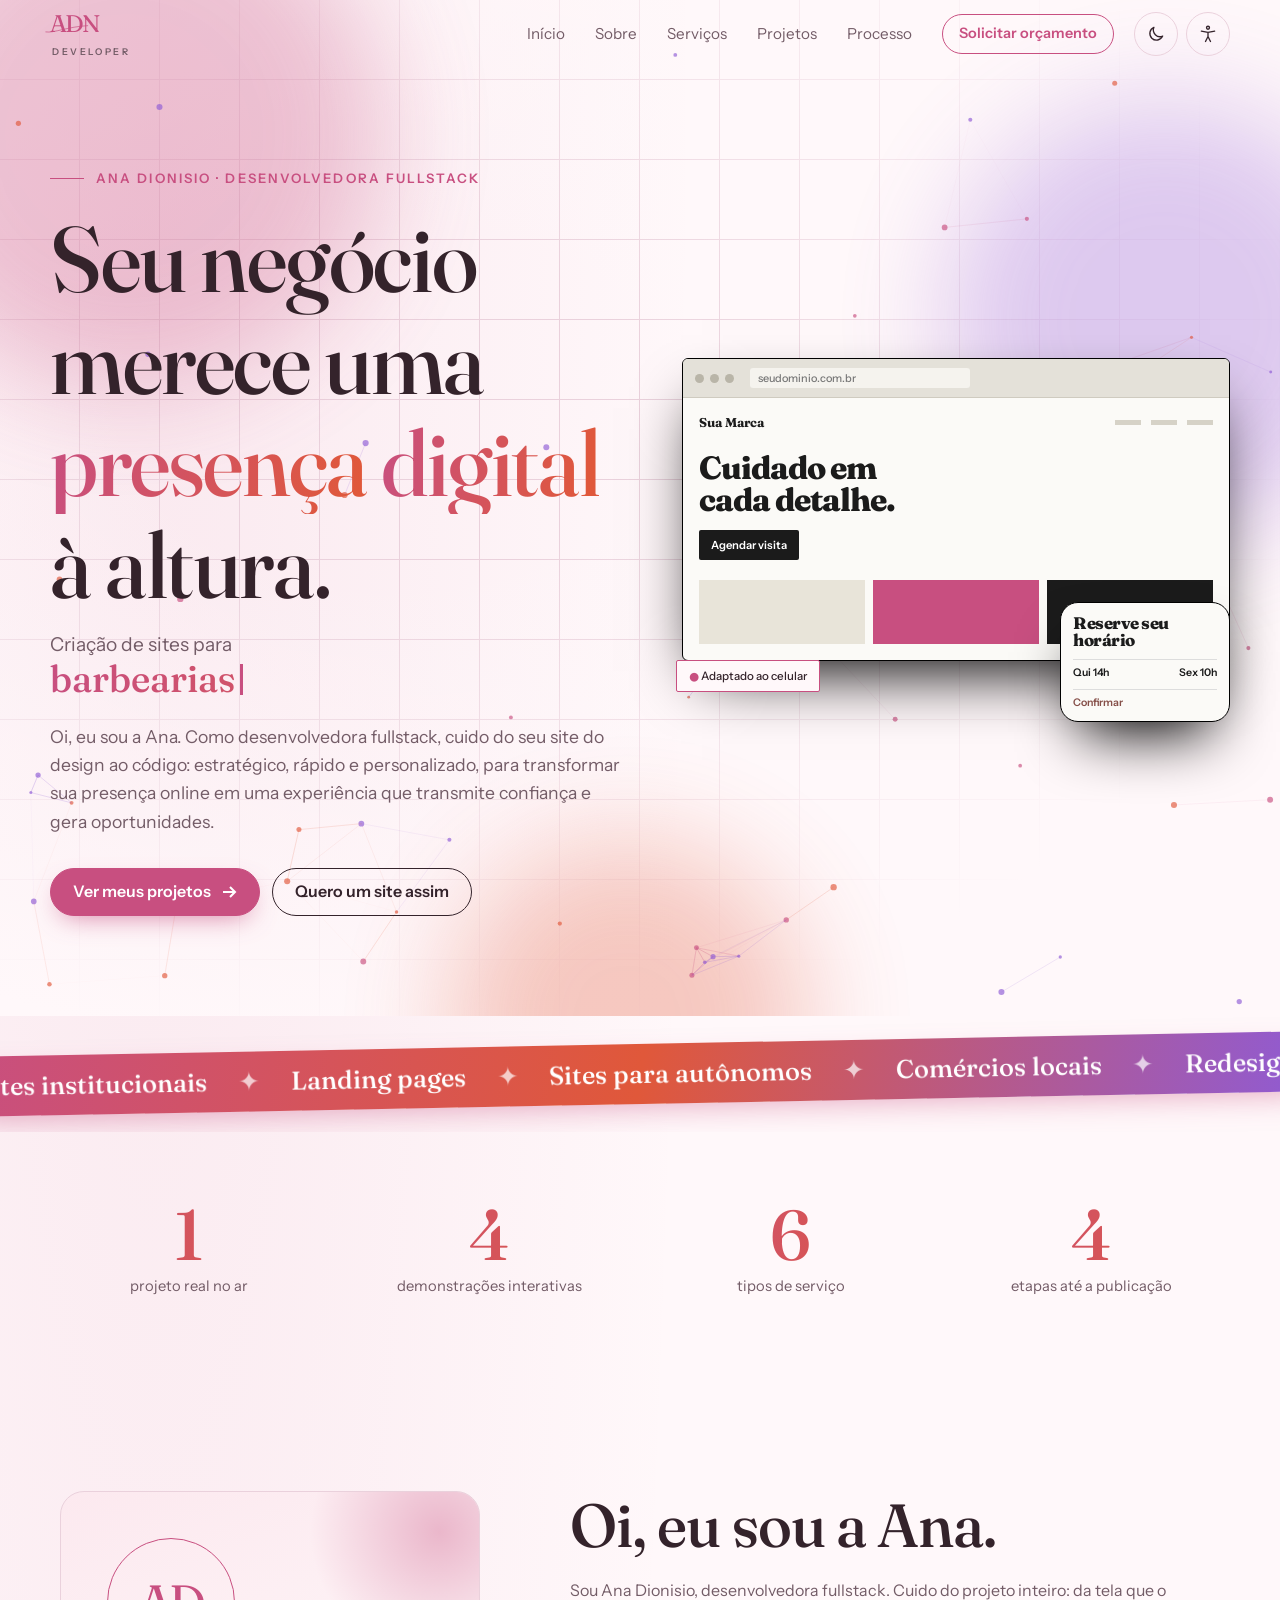
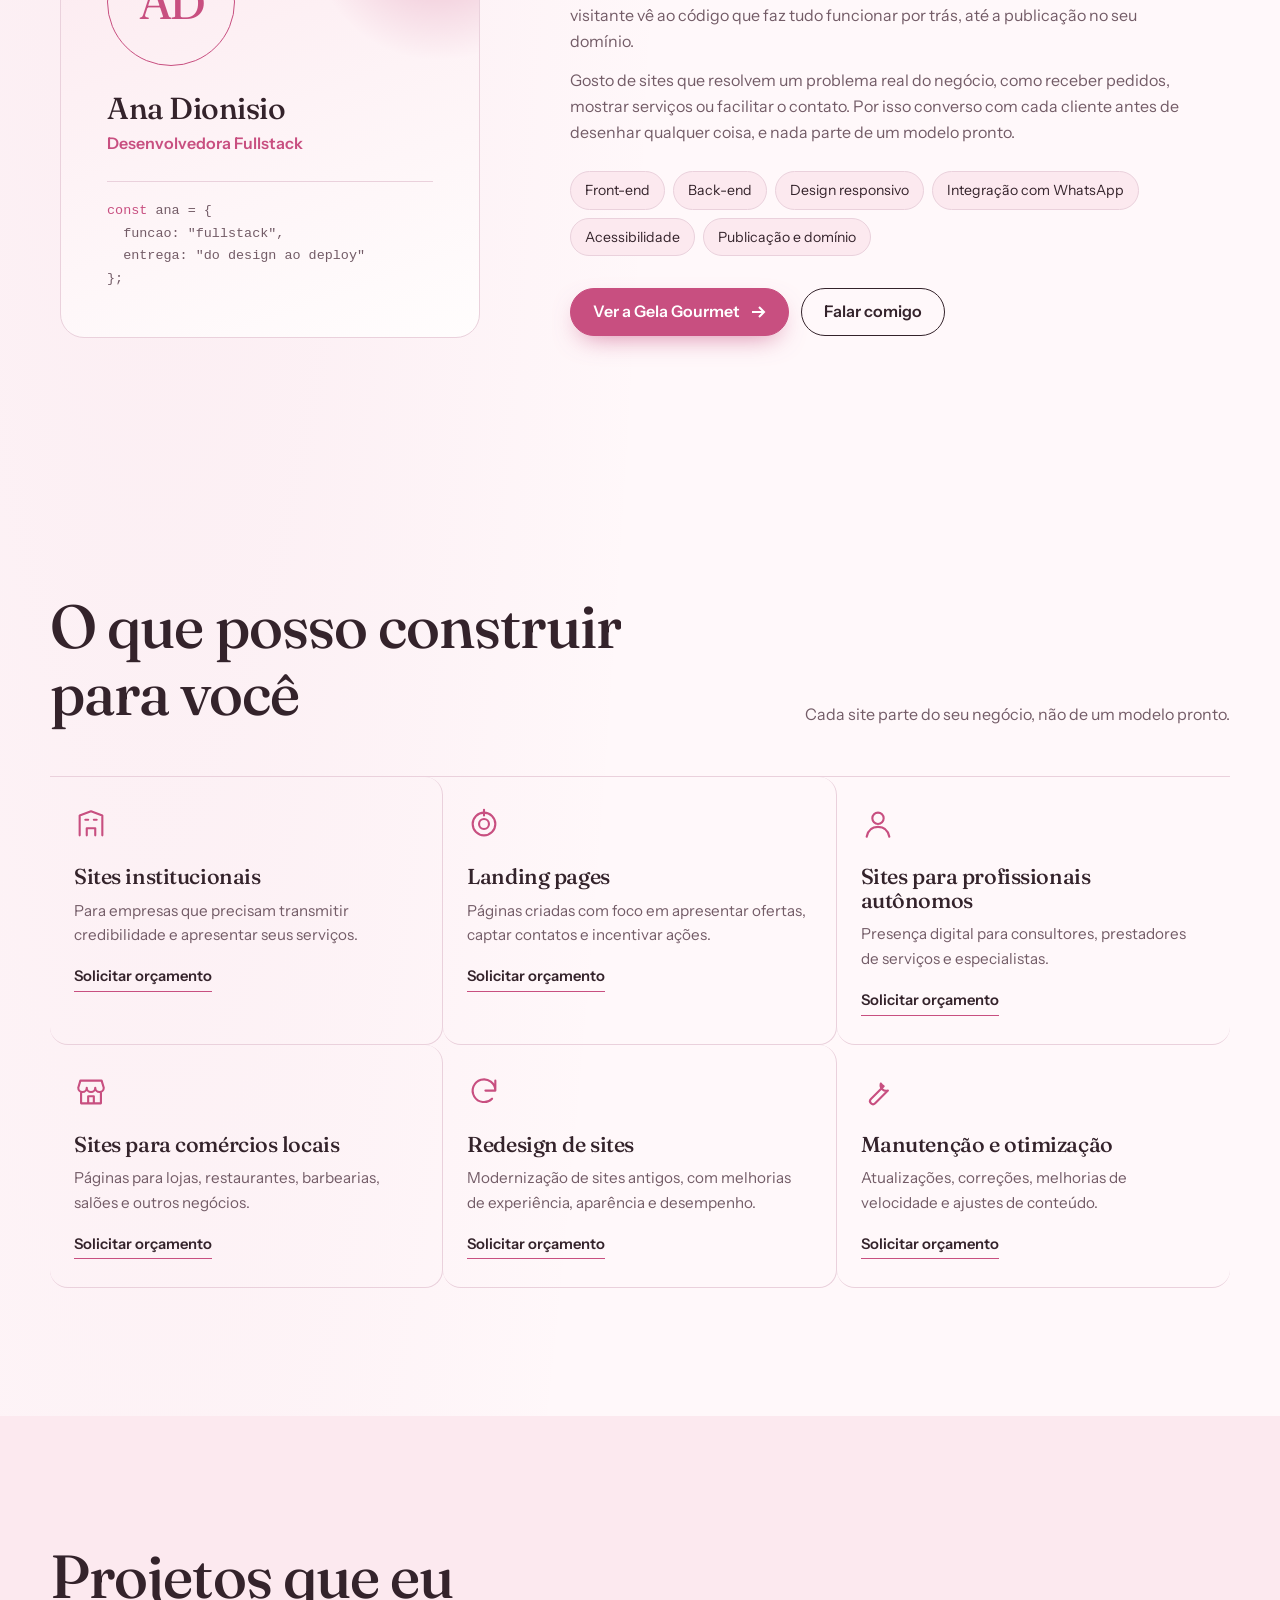
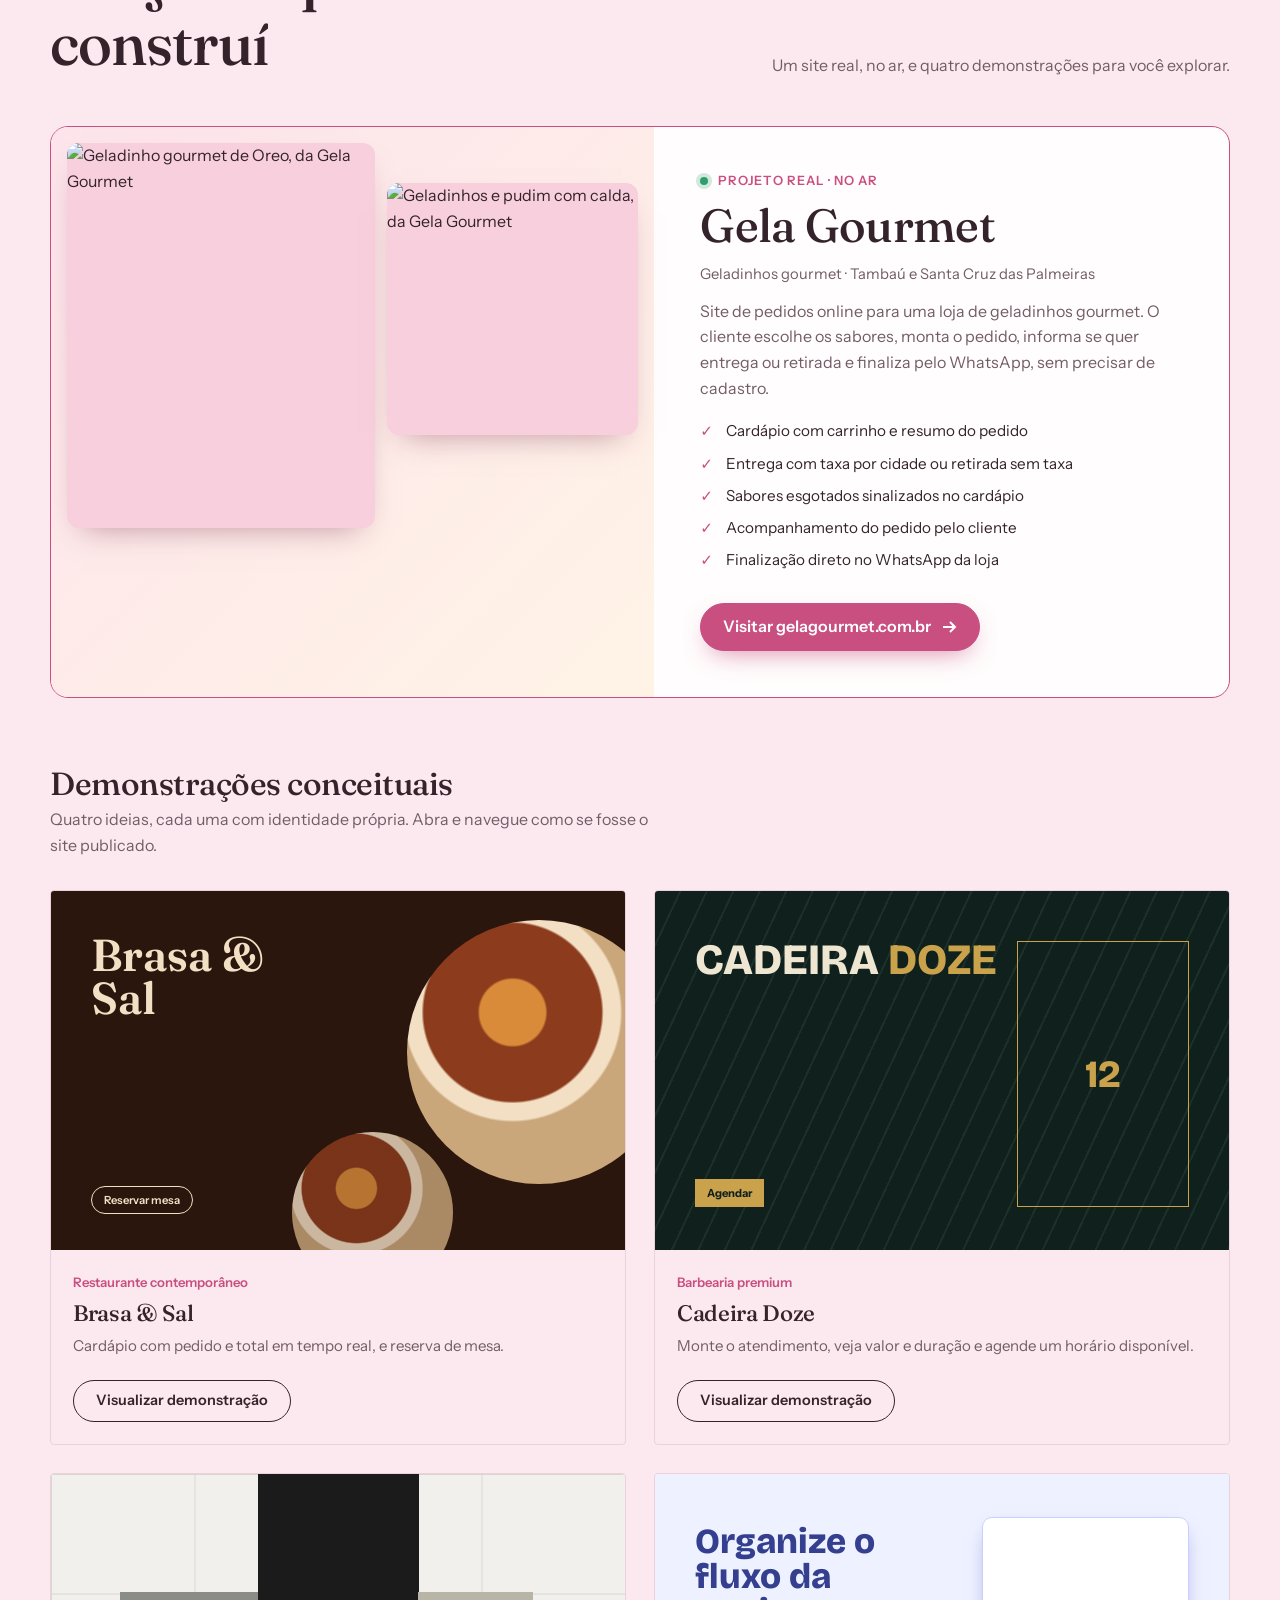
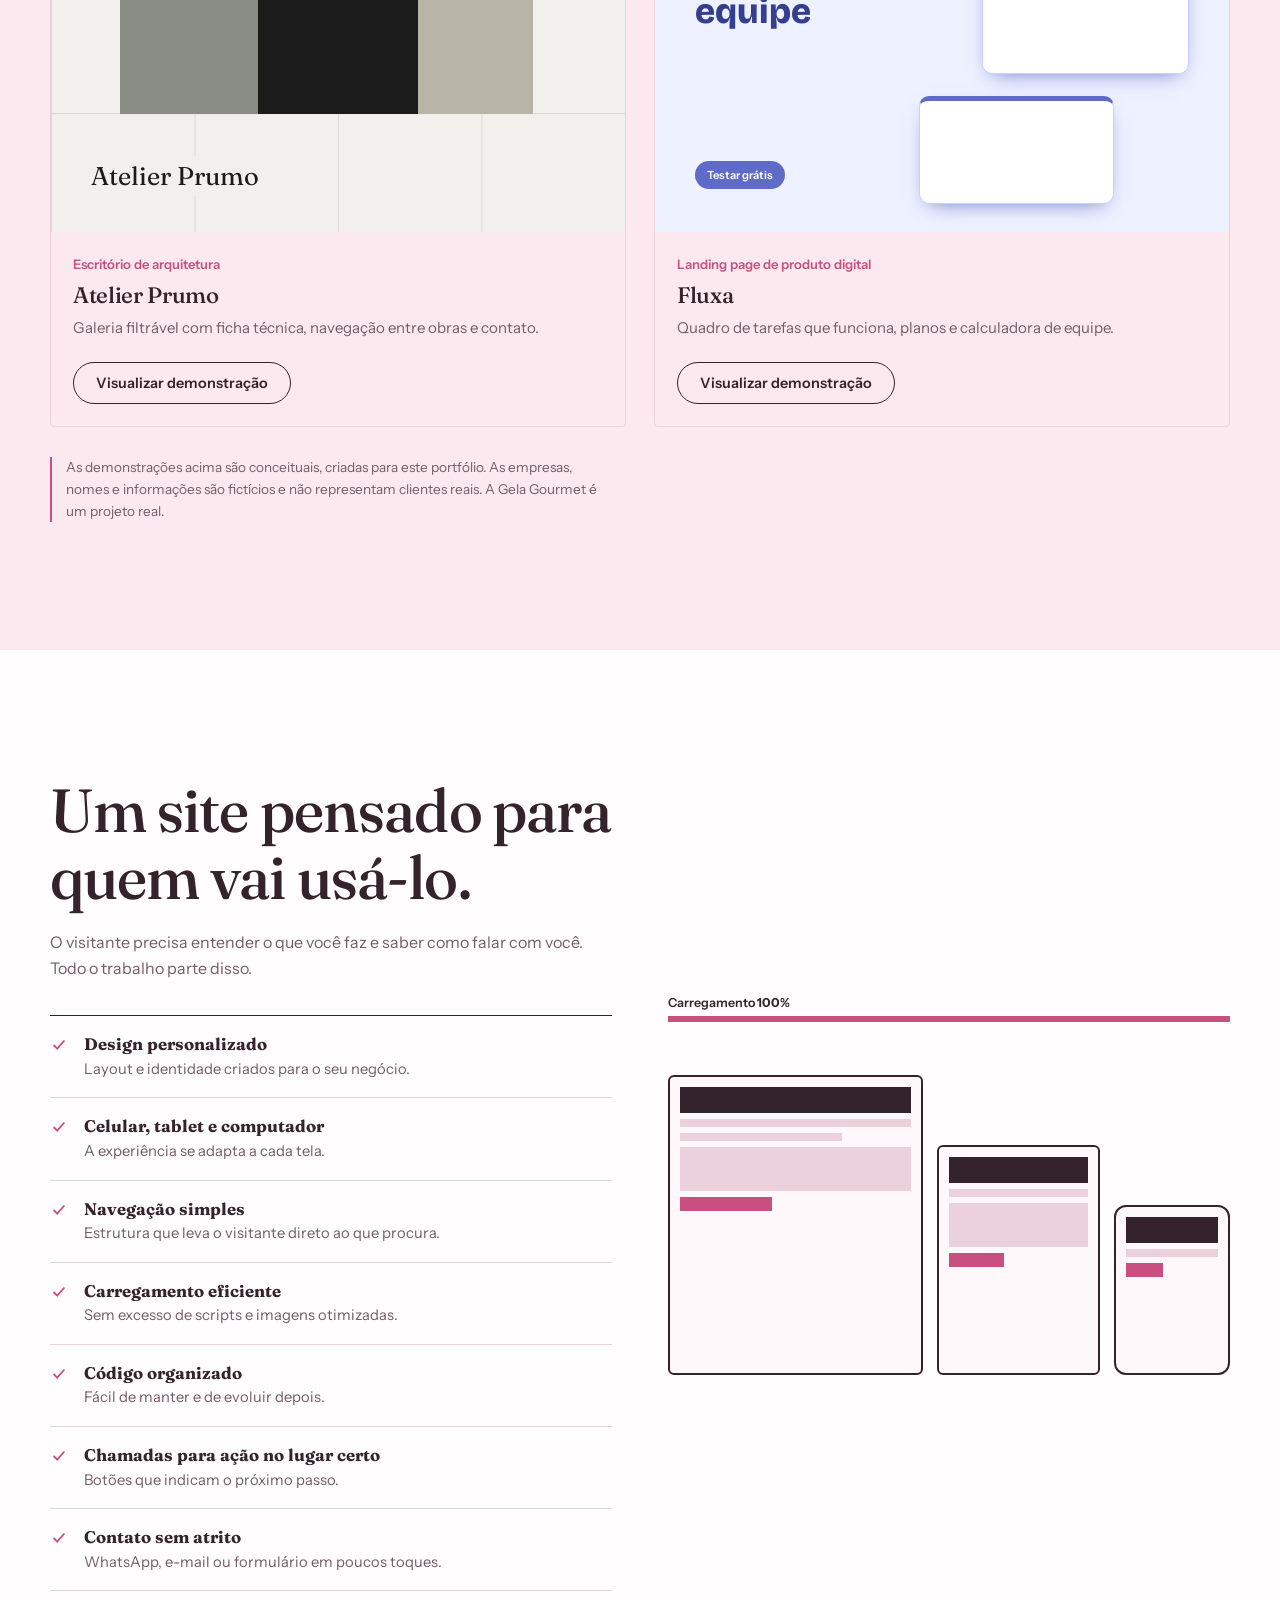
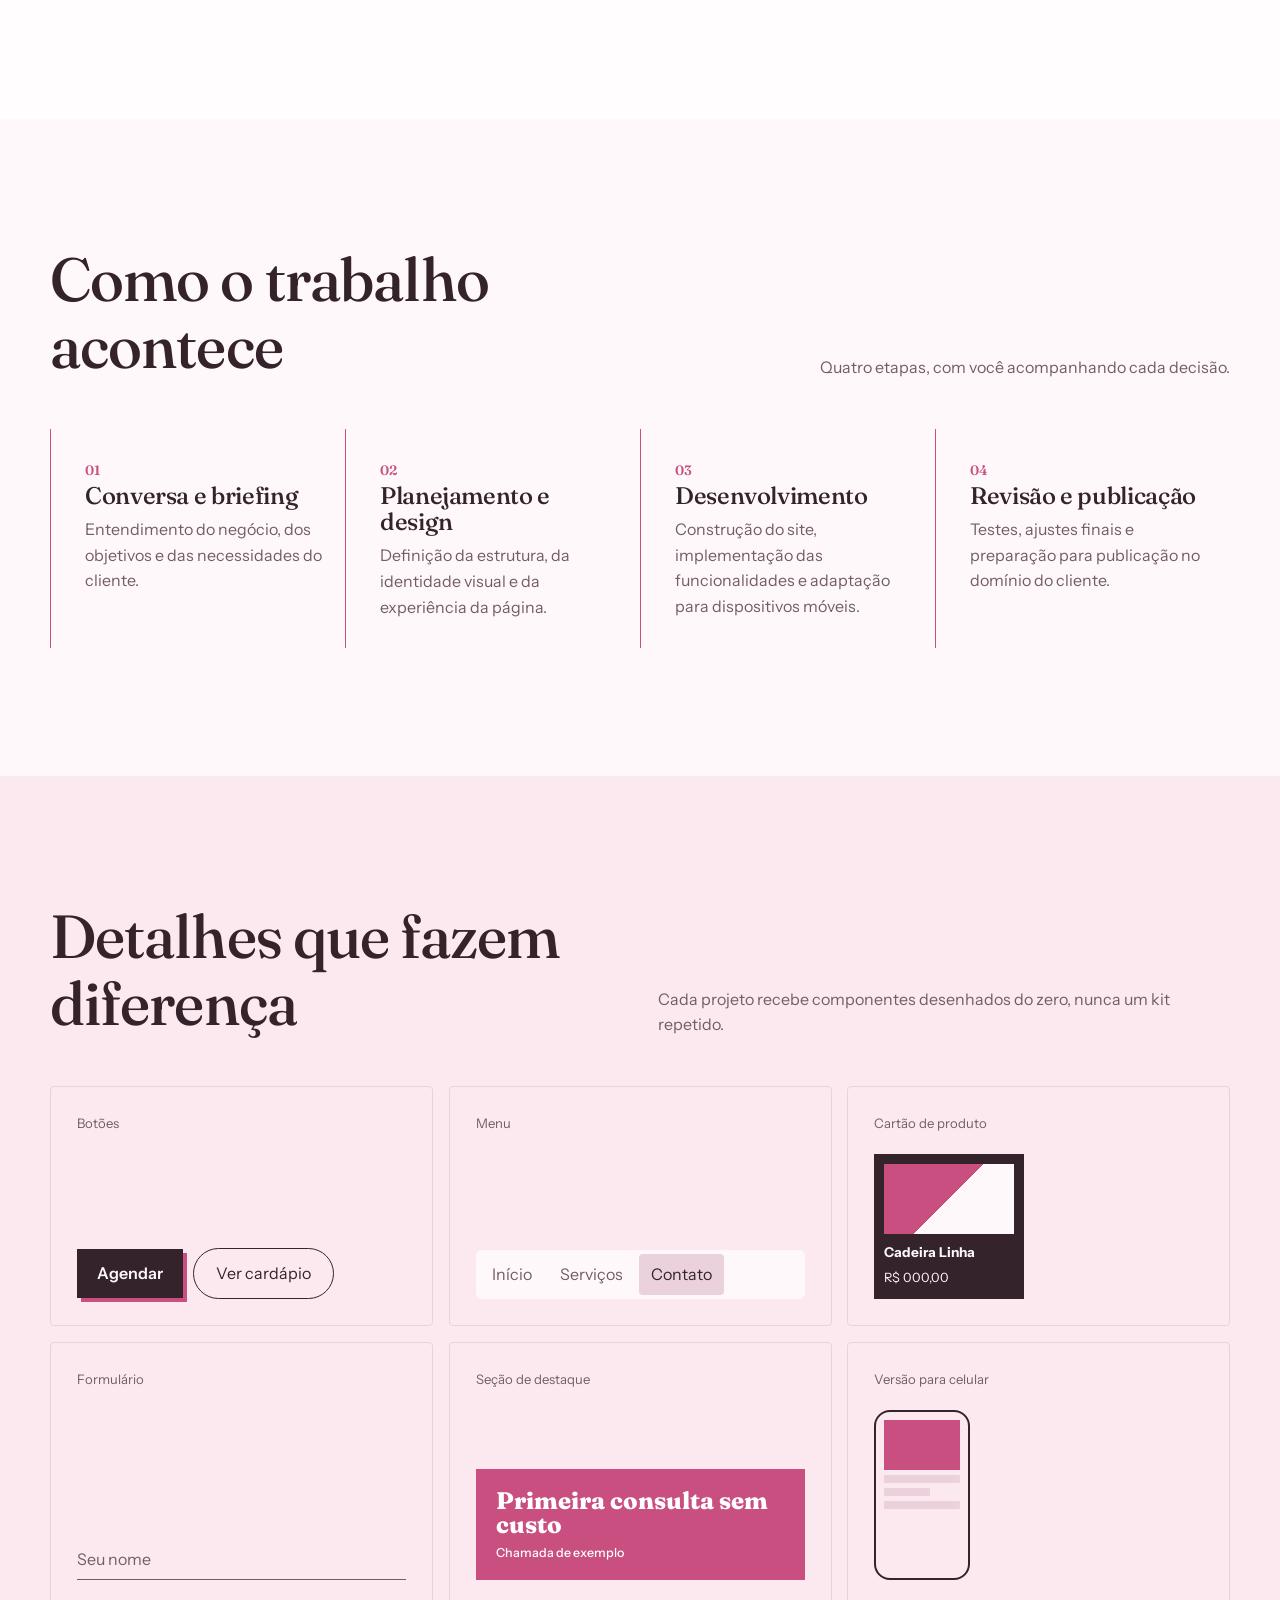
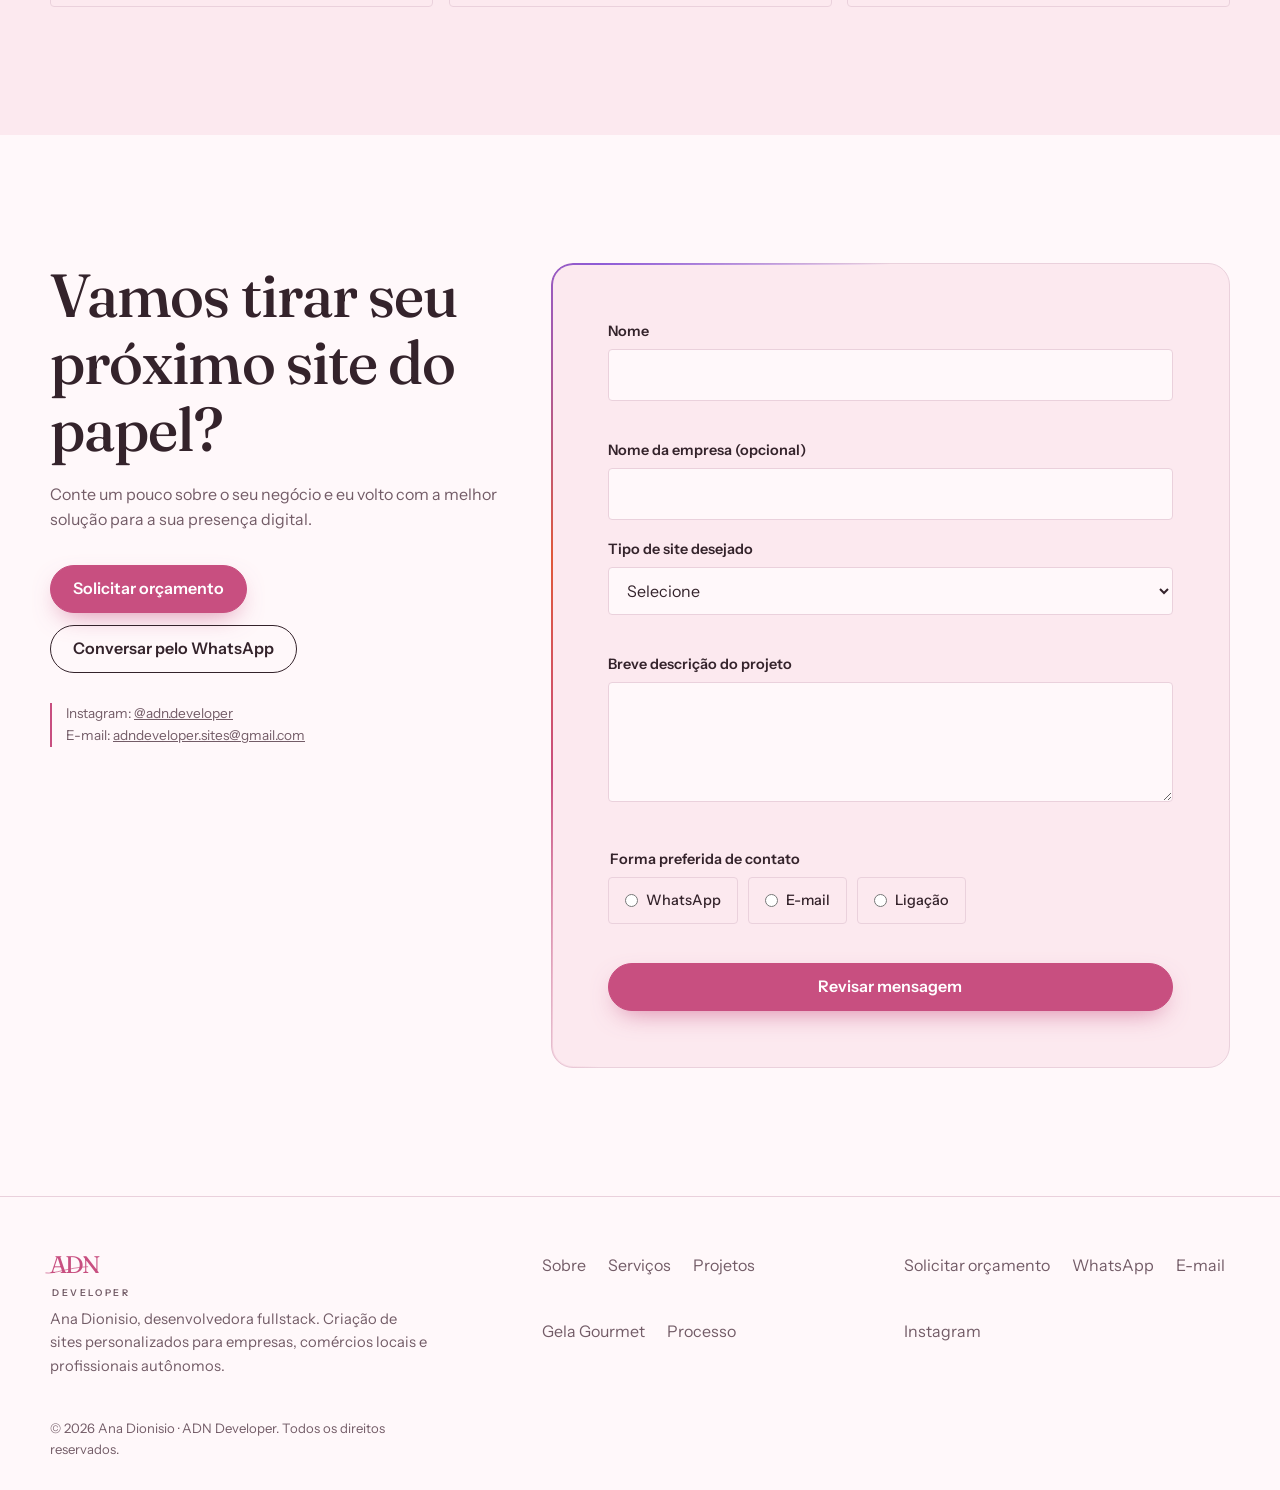
==== commit 9a1e12f5: "Resolve conflitos mantendo versão local" ====
--- a/index.html
+++ b/index.html
@@ -4,11 +4,11 @@
   
 <meta charset="utf-8">
 <meta name="viewport" content="width=device-width, initial-scale=1">
-<title>Ana Disonisio | Desenvolvedora Fullstack · ADN Developer</title>
-<meta name="description" content="Ana Disonisio, desenvolvedora fullstack. Sites institucionais, landing pages e sistemas de pedido para comércios e profissionais autônomos. Veja o projeto Gela Gourmet no ar.">
-<meta name="author" content="Ana Disonisio">
+<title>Ana Dionisio | Desenvolvedora Fullstack · ADN Developer</title>
+<meta name="description" content="Ana Dionisio, desenvolvedora fullstack. Sites institucionais, landing pages e sistemas de pedido para comércios e profissionais autônomos. Veja o projeto Gela Gourmet no ar.">
+<meta name="author" content="Ana Dionisio">
 <meta property="og:type" content="website">
-<meta property="og:title" content="Ana Disonisio | Desenvolvedora Fullstack · ADN Developer">
+<meta property="og:title" content="Ana Dionisio | Desenvolvedora Fullstack · ADN Developer">
 <meta property="og:description" content="Sites estratégicos, rápidos e personalizados, do design ao código. Conheça o projeto Gela Gourmet e explore demonstrações interativas.">
 <meta name="theme-color" content="#f6efe8">
 <script>try{var p=JSON.parse(localStorage.getItem("adn-prefs")||"{}");document.documentElement.dataset.theme=p.theme||(matchMedia("(prefers-color-scheme:dark)").matches?"dark":"light")}catch(e){document.documentElement.dataset.theme="light"}</script>
@@ -19,6 +19,8 @@
 
 <!-- =====================================================  CSS  ===================================================== -->
 <style>
+  /* correção */
+
   /* ---- Ajustes de Responsividade: Notebook e Celular ---- */
 
 /* Notebooks (telas de 960px a 1366px e altura reduzida) */
@@ -589,7 +591,7 @@
   <div class="aurora" aria-hidden="true"><i></i><i></i><i></i></div><canvas id="fx" aria-hidden="true"></canvas>
   <div class="wrap hg">
     <div>
-      <p class="eyebrow">Ana Disonisio · Desenvolvedora Fullstack</p>
+      <p class="eyebrow">Ana Dionisio · Desenvolvedora Fullstack</p>
       <h1>Seu negócio merece uma <span class="grad">presença digital</span> à altura.</h1>
       <p class="rot" aria-label="Criação de sites para restaurantes, barbearias, escritórios, lojas e profissionais autônomos"><span aria-hidden="true">Criação de sites para</span><strong class="rot-w" aria-hidden="true">restaurantes</strong></p>
       <p class="lead">Oi, eu sou a Ana. Como desenvolvedora fullstack, cuido do seu site do design ao código: estratégico, rápido e personalizado, para transformar sua presença online em uma experiência que transmite confiança e gera oportunidades.</p>
@@ -619,7 +621,7 @@
   <div class="wrap ab">
     <div class="idc rv" aria-hidden="true">
       <div class="mono">AD</div>
-      <h3>Ana Disonisio</h3>
+      <h3>Ana Dionisio</h3>
       <p class="role">Desenvolvedora Fullstack</p>
       <pre class="code"><b>const</b> ana = {
   funcao: "fullstack",
@@ -628,7 +630,7 @@
     </div>
     <div class="rv">
       <h2>Oi, eu sou a Ana.</h2>
-      <p class="lead">Sou Ana Disonisio, desenvolvedora fullstack. Cuido do projeto inteiro: da tela que o visitante vê ao código que faz tudo funcionar por trás, até a publicação no seu domínio.</p>
+      <p class="lead">Sou Ana Dionisio, desenvolvedora fullstack. Cuido do projeto inteiro: da tela que o visitante vê ao código que faz tudo funcionar por trás, até a publicação no seu domínio.</p>
       <p class="lead">Gosto de sites que resolvem um problema real do negócio, como receber pedidos, mostrar serviços ou facilitar o contato. Por isso converso com cada cliente antes de desenhar qualquer coisa, e nada parte de um modelo pronto.</p>
       <ul class="chips" aria-label="O que eu faço">
         <li>Front-end</li><li>Back-end</li><li>Design responsivo</li><li>Integração com WhatsApp</li><li>Acessibilidade</li><li>Publicação e domínio</li>
@@ -754,7 +756,7 @@
 <footer>
   <div class="wrap">
     <div class="fg">
-      <div><a href="#inicio" class="logo" aria-label="ADN Developer"><span class="lg" aria-hidden="true">ADN</span><span class="ld" aria-hidden="true">DEVELOPER</span><svg viewBox="0 0 96 22" aria-hidden="true"><path d="M3 17C20 20 50 6 92 4"/></svg></a><p>Ana Disonisio, desenvolvedora fullstack. Criação de sites personalizados para empresas, comércios locais e profissionais autônomos.</p></div>
+      <div><a href="#inicio" class="logo" aria-label="ADN Developer"><span class="lg" aria-hidden="true">ADN</span><span class="ld" aria-hidden="true">DEVELOPER</span><svg viewBox="0 0 96 22" aria-hidden="true"><path d="M3 17C20 20 50 6 92 4"/></svg></a><p>Ana Dionisio, desenvolvedora fullstack. Criação de sites personalizados para empresas, comércios locais e profissionais autônomos.</p></div>
       <ul aria-label="Seções"><li><a href="#sobre">Sobre</a></li><li><a href="#servicos">Serviços</a></li><li><a href="#projetos">Projetos</a></li><li><a href="#gela">Gela Gourmet</a></li><li><a href="#processo">Processo</a></li></ul>
       <ul aria-label="Contato"><li><a href="#orcamento">Solicitar orçamento</a></li><li><a data-wa href="#" target="_blank" rel="noopener">WhatsApp</a></li><li><a data-mail href="#">E-mail</a></li><li><a data-ig href="#" target="_blank" rel="noopener">Instagram</a></li></ul>
     </div>
@@ -770,7 +772,7 @@
 <script>
 /* ---------- CONFIGURAÇÃO: edite aqui ---------- */
 const CONFIG = {
-  brand: 'Ana Disonisio · ADN Developer',  // nome na área de direitos autorais
+  brand: 'Ana Dionisio · ADN Developer',  // nome na área de direitos autorais
   whatsapp: '5519989260561',              // 55 (Brasil) + DDD 19 + número; só dígitos
   email: 'adndeveloper.sites@gmail.com',
   social: { instagram: 'https://instagram.com/adn.developer', linkedin: '' },// preencha se quiser usar
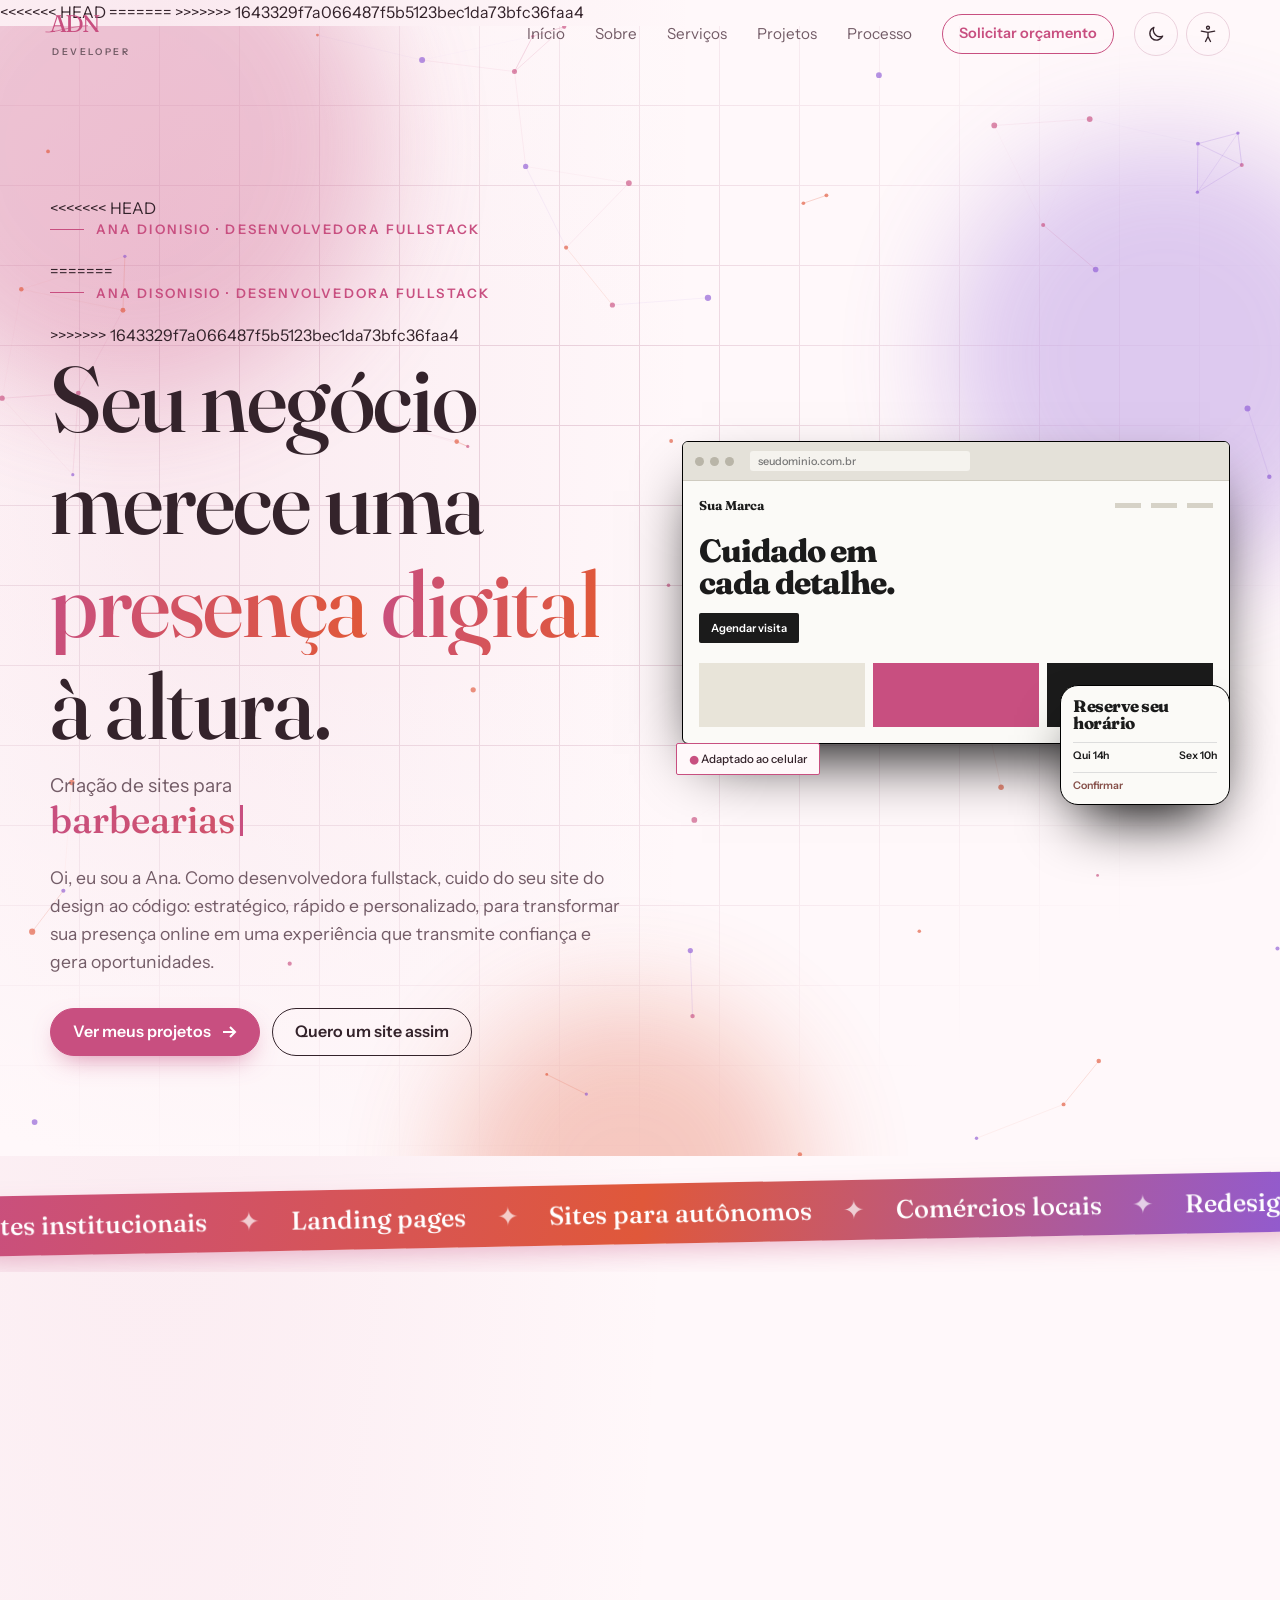
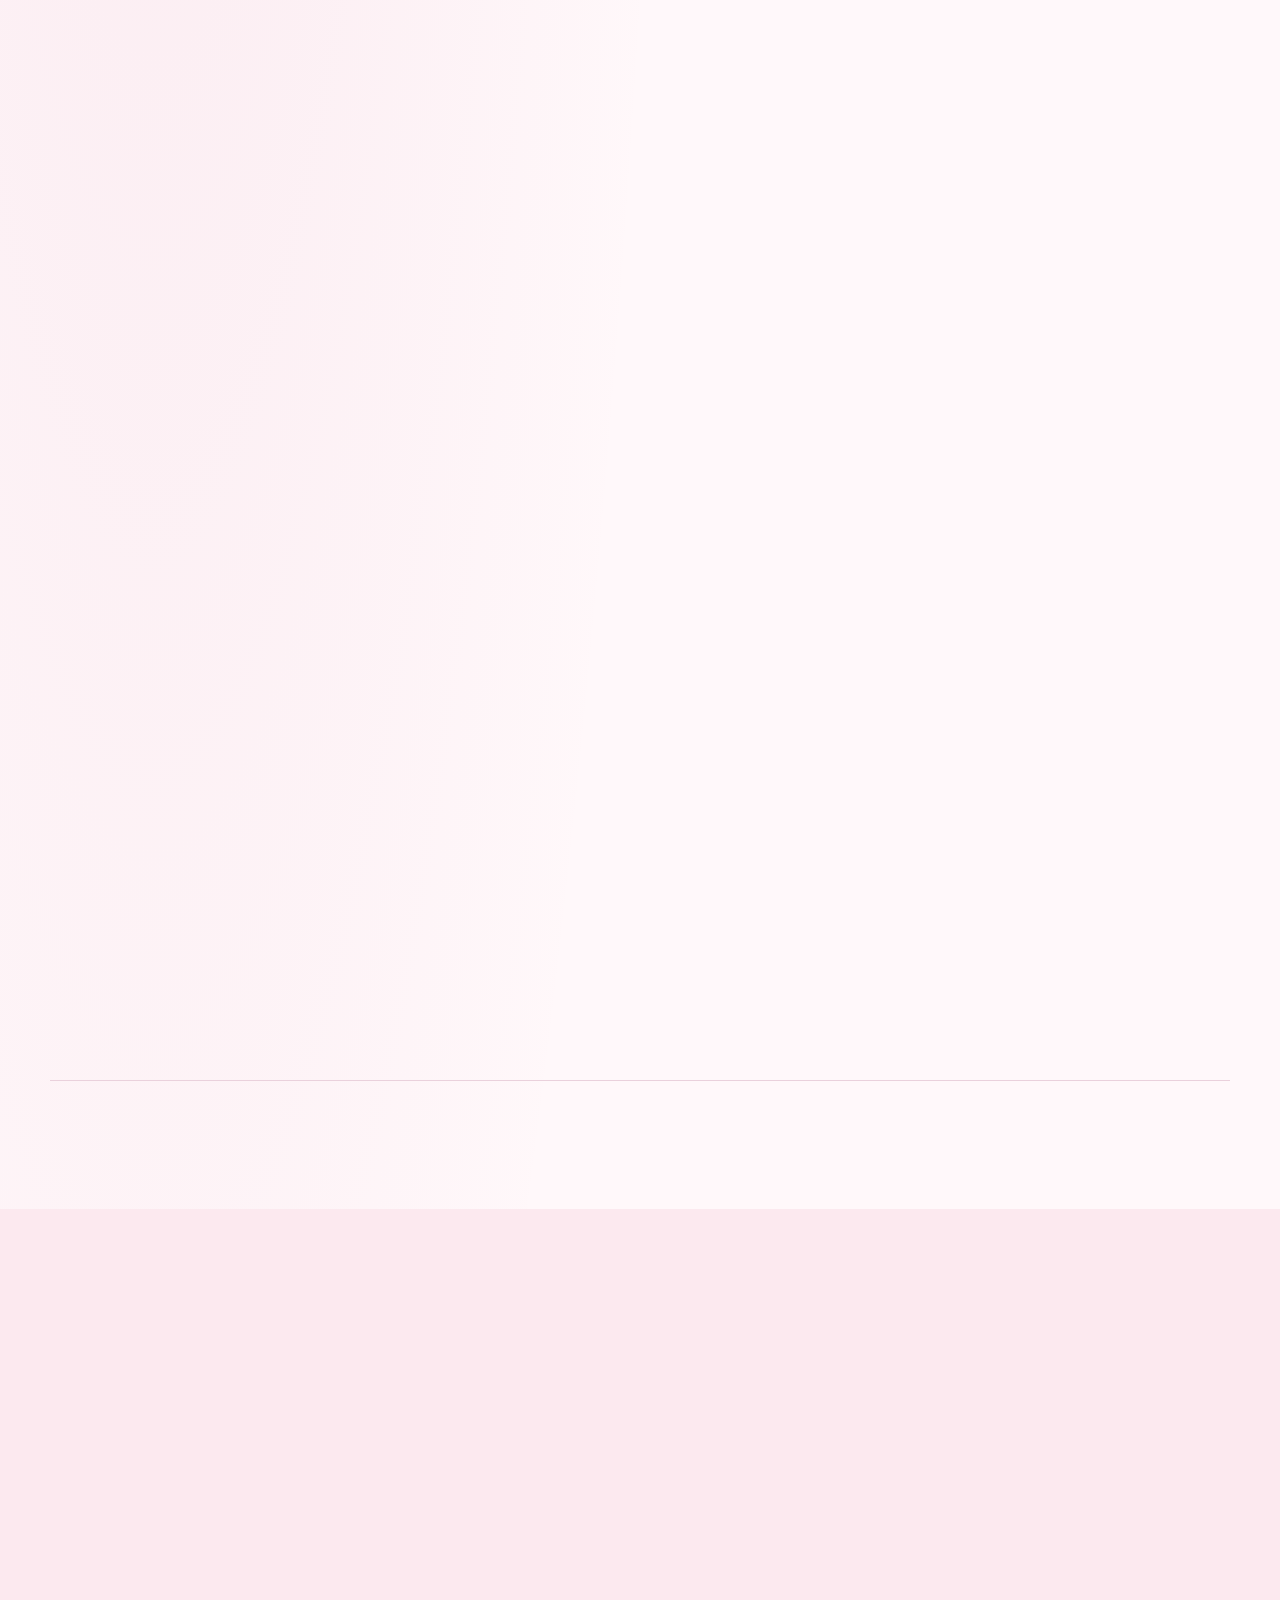
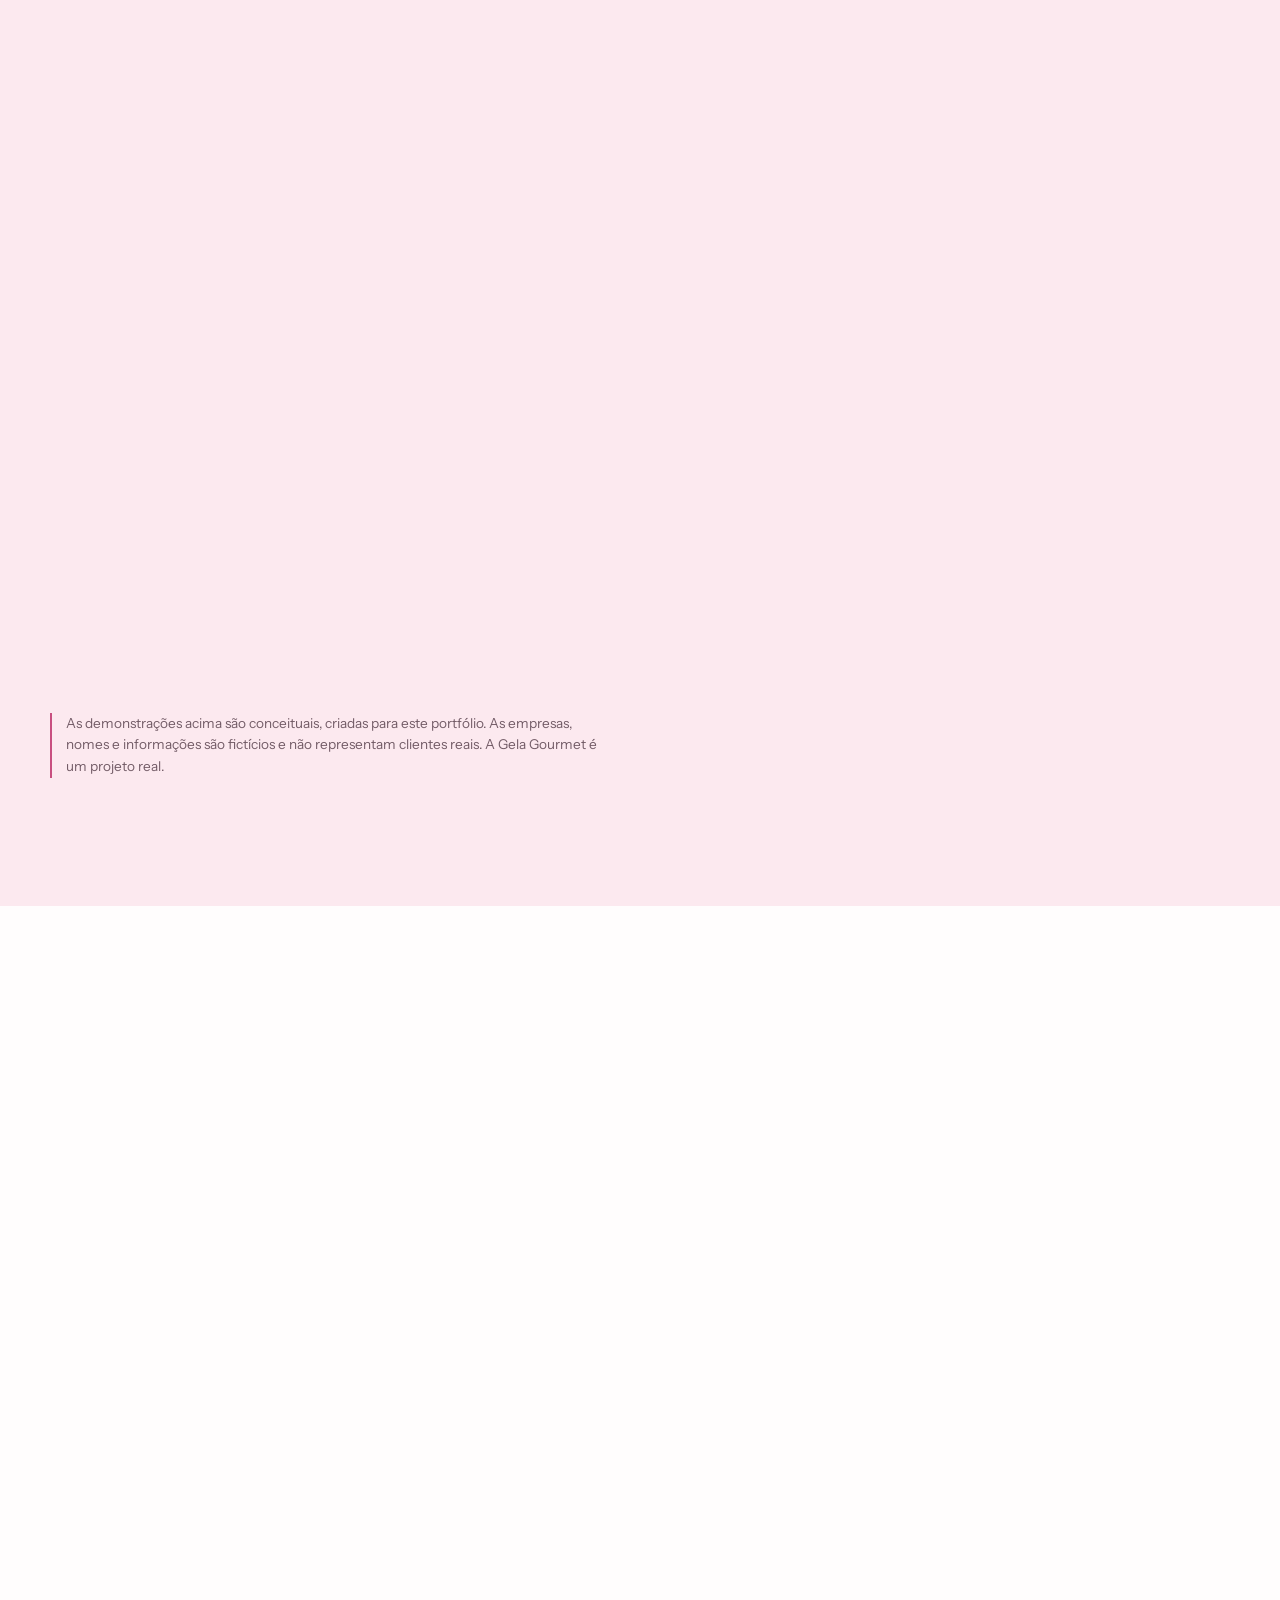
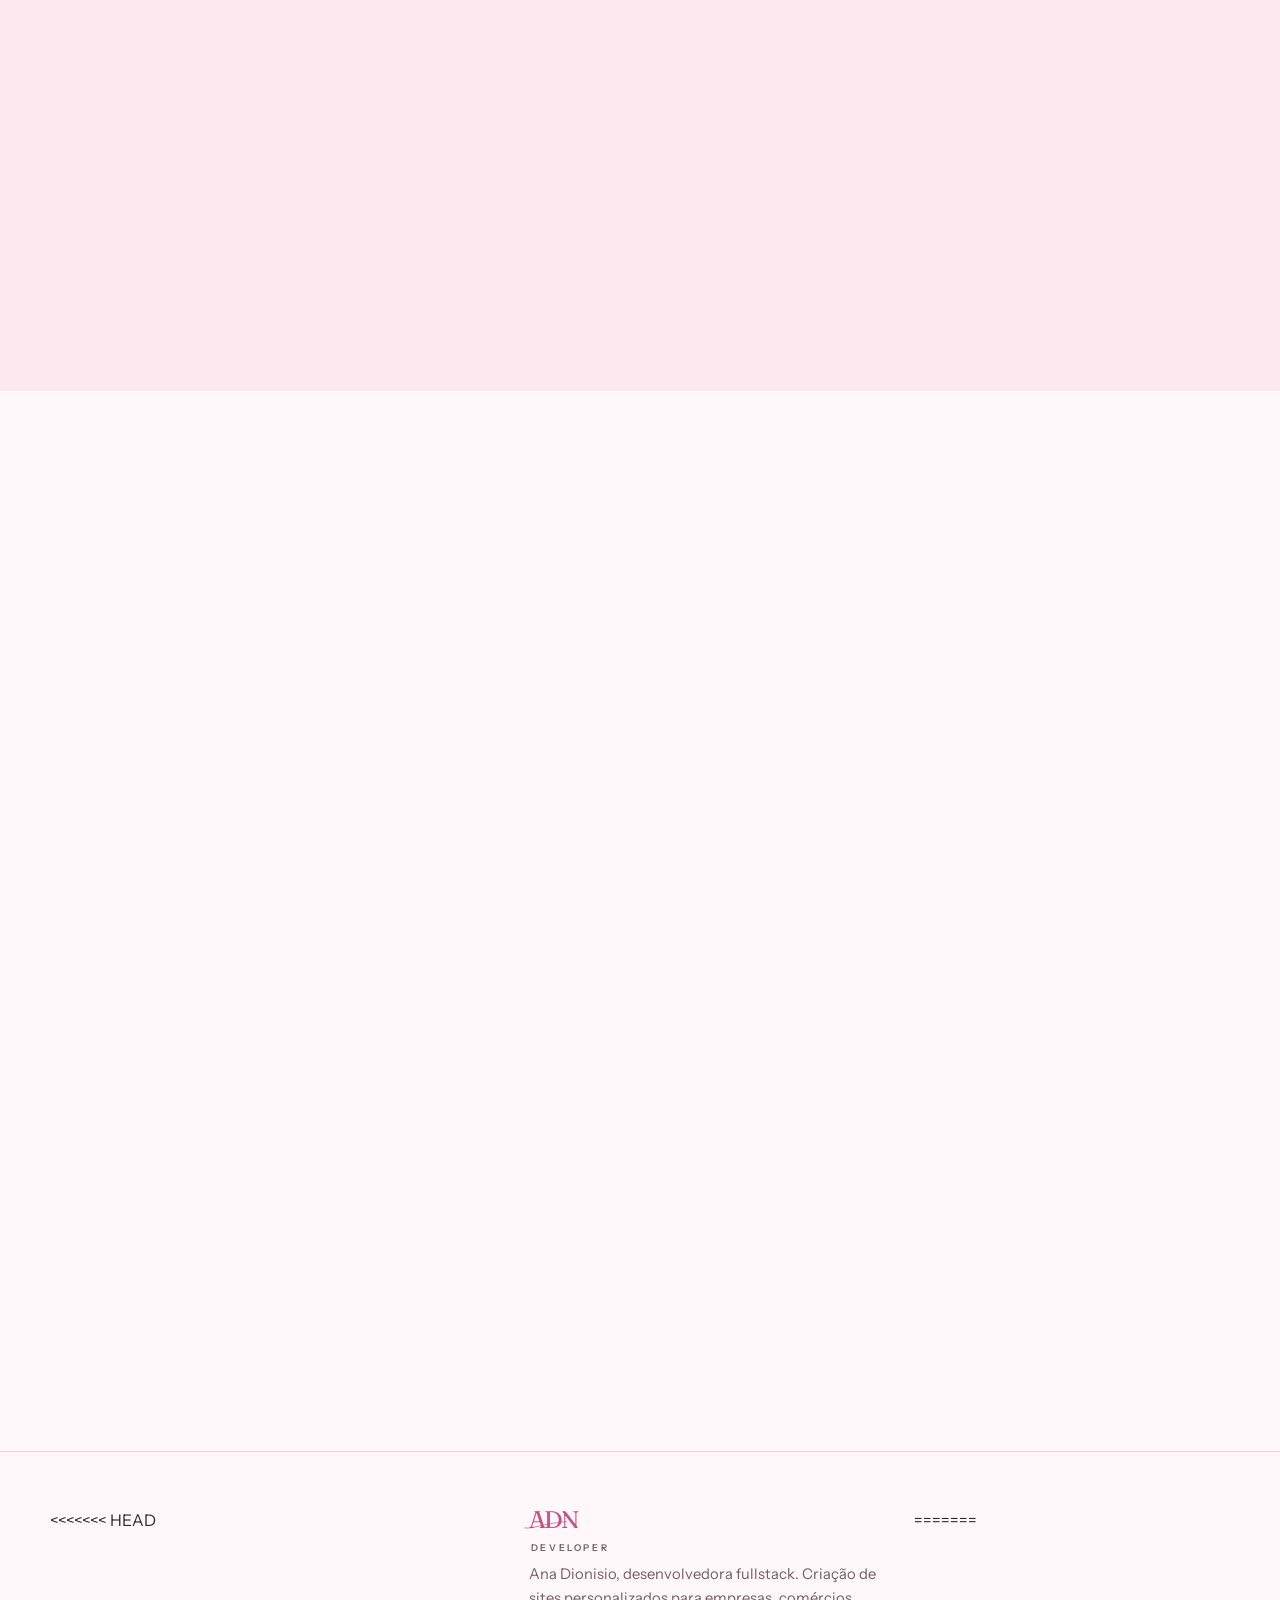
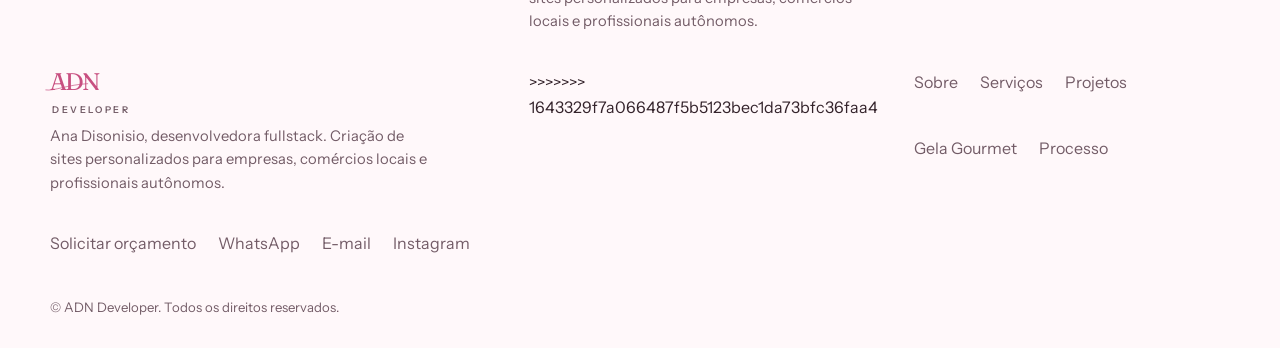
==== commit 176d7a9c: "Resolve conflitos mantendo versão local" ====
--- a/index.html
+++ b/index.html
@@ -4,11 +4,19 @@
   
 <meta charset="utf-8">
 <meta name="viewport" content="width=device-width, initial-scale=1">
+<<<<<<< HEAD
 <title>Ana Dionisio | Desenvolvedora Fullstack · ADN Developer</title>
 <meta name="description" content="Ana Dionisio, desenvolvedora fullstack. Sites institucionais, landing pages e sistemas de pedido para comércios e profissionais autônomos. Veja o projeto Gela Gourmet no ar.">
 <meta name="author" content="Ana Dionisio">
 <meta property="og:type" content="website">
 <meta property="og:title" content="Ana Dionisio | Desenvolvedora Fullstack · ADN Developer">
+=======
+<title>Ana Disonisio | Desenvolvedora Fullstack · ADN Developer</title>
+<meta name="description" content="Ana Disonisio, desenvolvedora fullstack. Sites institucionais, landing pages e sistemas de pedido para comércios e profissionais autônomos. Veja o projeto Gela Gourmet no ar.">
+<meta name="author" content="Ana Disonisio">
+<meta property="og:type" content="website">
+<meta property="og:title" content="Ana Disonisio | Desenvolvedora Fullstack · ADN Developer">
+>>>>>>> 1643329f7a066487f5b5123bec1da73bfc36faa4
 <meta property="og:description" content="Sites estratégicos, rápidos e personalizados, do design ao código. Conheça o projeto Gela Gourmet e explore demonstrações interativas.">
 <meta name="theme-color" content="#f6efe8">
 <script>try{var p=JSON.parse(localStorage.getItem("adn-prefs")||"{}");document.documentElement.dataset.theme=p.theme||(matchMedia("(prefers-color-scheme:dark)").matches?"dark":"light")}catch(e){document.documentElement.dataset.theme="light"}</script>
@@ -19,8 +27,11 @@
 
 <!-- =====================================================  CSS  ===================================================== -->
 <style>
+<<<<<<< HEAD
   /* correção */
 
+=======
+>>>>>>> 1643329f7a066487f5b5123bec1da73bfc36faa4
   /* ---- Ajustes de Responsividade: Notebook e Celular ---- */
 
 /* Notebooks (telas de 960px a 1366px e altura reduzida) */
@@ -591,7 +602,11 @@
   <div class="aurora" aria-hidden="true"><i></i><i></i><i></i></div><canvas id="fx" aria-hidden="true"></canvas>
   <div class="wrap hg">
     <div>
+<<<<<<< HEAD
       <p class="eyebrow">Ana Dionisio · Desenvolvedora Fullstack</p>
+=======
+      <p class="eyebrow">Ana Disonisio · Desenvolvedora Fullstack</p>
+>>>>>>> 1643329f7a066487f5b5123bec1da73bfc36faa4
       <h1>Seu negócio merece uma <span class="grad">presença digital</span> à altura.</h1>
       <p class="rot" aria-label="Criação de sites para restaurantes, barbearias, escritórios, lojas e profissionais autônomos"><span aria-hidden="true">Criação de sites para</span><strong class="rot-w" aria-hidden="true">restaurantes</strong></p>
       <p class="lead">Oi, eu sou a Ana. Como desenvolvedora fullstack, cuido do seu site do design ao código: estratégico, rápido e personalizado, para transformar sua presença online em uma experiência que transmite confiança e gera oportunidades.</p>
@@ -621,7 +636,11 @@
   <div class="wrap ab">
     <div class="idc rv" aria-hidden="true">
       <div class="mono">AD</div>
+<<<<<<< HEAD
       <h3>Ana Dionisio</h3>
+=======
+      <h3>Ana Disonisio</h3>
+>>>>>>> 1643329f7a066487f5b5123bec1da73bfc36faa4
       <p class="role">Desenvolvedora Fullstack</p>
       <pre class="code"><b>const</b> ana = {
   funcao: "fullstack",
@@ -630,7 +649,11 @@
     </div>
     <div class="rv">
       <h2>Oi, eu sou a Ana.</h2>
+<<<<<<< HEAD
       <p class="lead">Sou Ana Dionisio, desenvolvedora fullstack. Cuido do projeto inteiro: da tela que o visitante vê ao código que faz tudo funcionar por trás, até a publicação no seu domínio.</p>
+=======
+      <p class="lead">Sou Ana Disonisio, desenvolvedora fullstack. Cuido do projeto inteiro: da tela que o visitante vê ao código que faz tudo funcionar por trás, até a publicação no seu domínio.</p>
+>>>>>>> 1643329f7a066487f5b5123bec1da73bfc36faa4
       <p class="lead">Gosto de sites que resolvem um problema real do negócio, como receber pedidos, mostrar serviços ou facilitar o contato. Por isso converso com cada cliente antes de desenhar qualquer coisa, e nada parte de um modelo pronto.</p>
       <ul class="chips" aria-label="O que eu faço">
         <li>Front-end</li><li>Back-end</li><li>Design responsivo</li><li>Integração com WhatsApp</li><li>Acessibilidade</li><li>Publicação e domínio</li>
@@ -756,7 +779,11 @@
 <footer>
   <div class="wrap">
     <div class="fg">
+<<<<<<< HEAD
       <div><a href="#inicio" class="logo" aria-label="ADN Developer"><span class="lg" aria-hidden="true">ADN</span><span class="ld" aria-hidden="true">DEVELOPER</span><svg viewBox="0 0 96 22" aria-hidden="true"><path d="M3 17C20 20 50 6 92 4"/></svg></a><p>Ana Dionisio, desenvolvedora fullstack. Criação de sites personalizados para empresas, comércios locais e profissionais autônomos.</p></div>
+=======
+      <div><a href="#inicio" class="logo" aria-label="ADN Developer"><span class="lg" aria-hidden="true">ADN</span><span class="ld" aria-hidden="true">DEVELOPER</span><svg viewBox="0 0 96 22" aria-hidden="true"><path d="M3 17C20 20 50 6 92 4"/></svg></a><p>Ana Disonisio, desenvolvedora fullstack. Criação de sites personalizados para empresas, comércios locais e profissionais autônomos.</p></div>
+>>>>>>> 1643329f7a066487f5b5123bec1da73bfc36faa4
       <ul aria-label="Seções"><li><a href="#sobre">Sobre</a></li><li><a href="#servicos">Serviços</a></li><li><a href="#projetos">Projetos</a></li><li><a href="#gela">Gela Gourmet</a></li><li><a href="#processo">Processo</a></li></ul>
       <ul aria-label="Contato"><li><a href="#orcamento">Solicitar orçamento</a></li><li><a data-wa href="#" target="_blank" rel="noopener">WhatsApp</a></li><li><a data-mail href="#">E-mail</a></li><li><a data-ig href="#" target="_blank" rel="noopener">Instagram</a></li></ul>
     </div>
@@ -772,7 +799,11 @@
 <script>
 /* ---------- CONFIGURAÇÃO: edite aqui ---------- */
 const CONFIG = {
+<<<<<<< HEAD
   brand: 'Ana Dionisio · ADN Developer',  // nome na área de direitos autorais
+=======
+  brand: 'Ana Disonisio · ADN Developer',  // nome na área de direitos autorais
+>>>>>>> 1643329f7a066487f5b5123bec1da73bfc36faa4
   whatsapp: '5519989260561',              // 55 (Brasil) + DDD 19 + número; só dígitos
   email: 'adndeveloper.sites@gmail.com',
   social: { instagram: 'https://instagram.com/adn.developer', linkedin: '' },// preencha se quiser usar
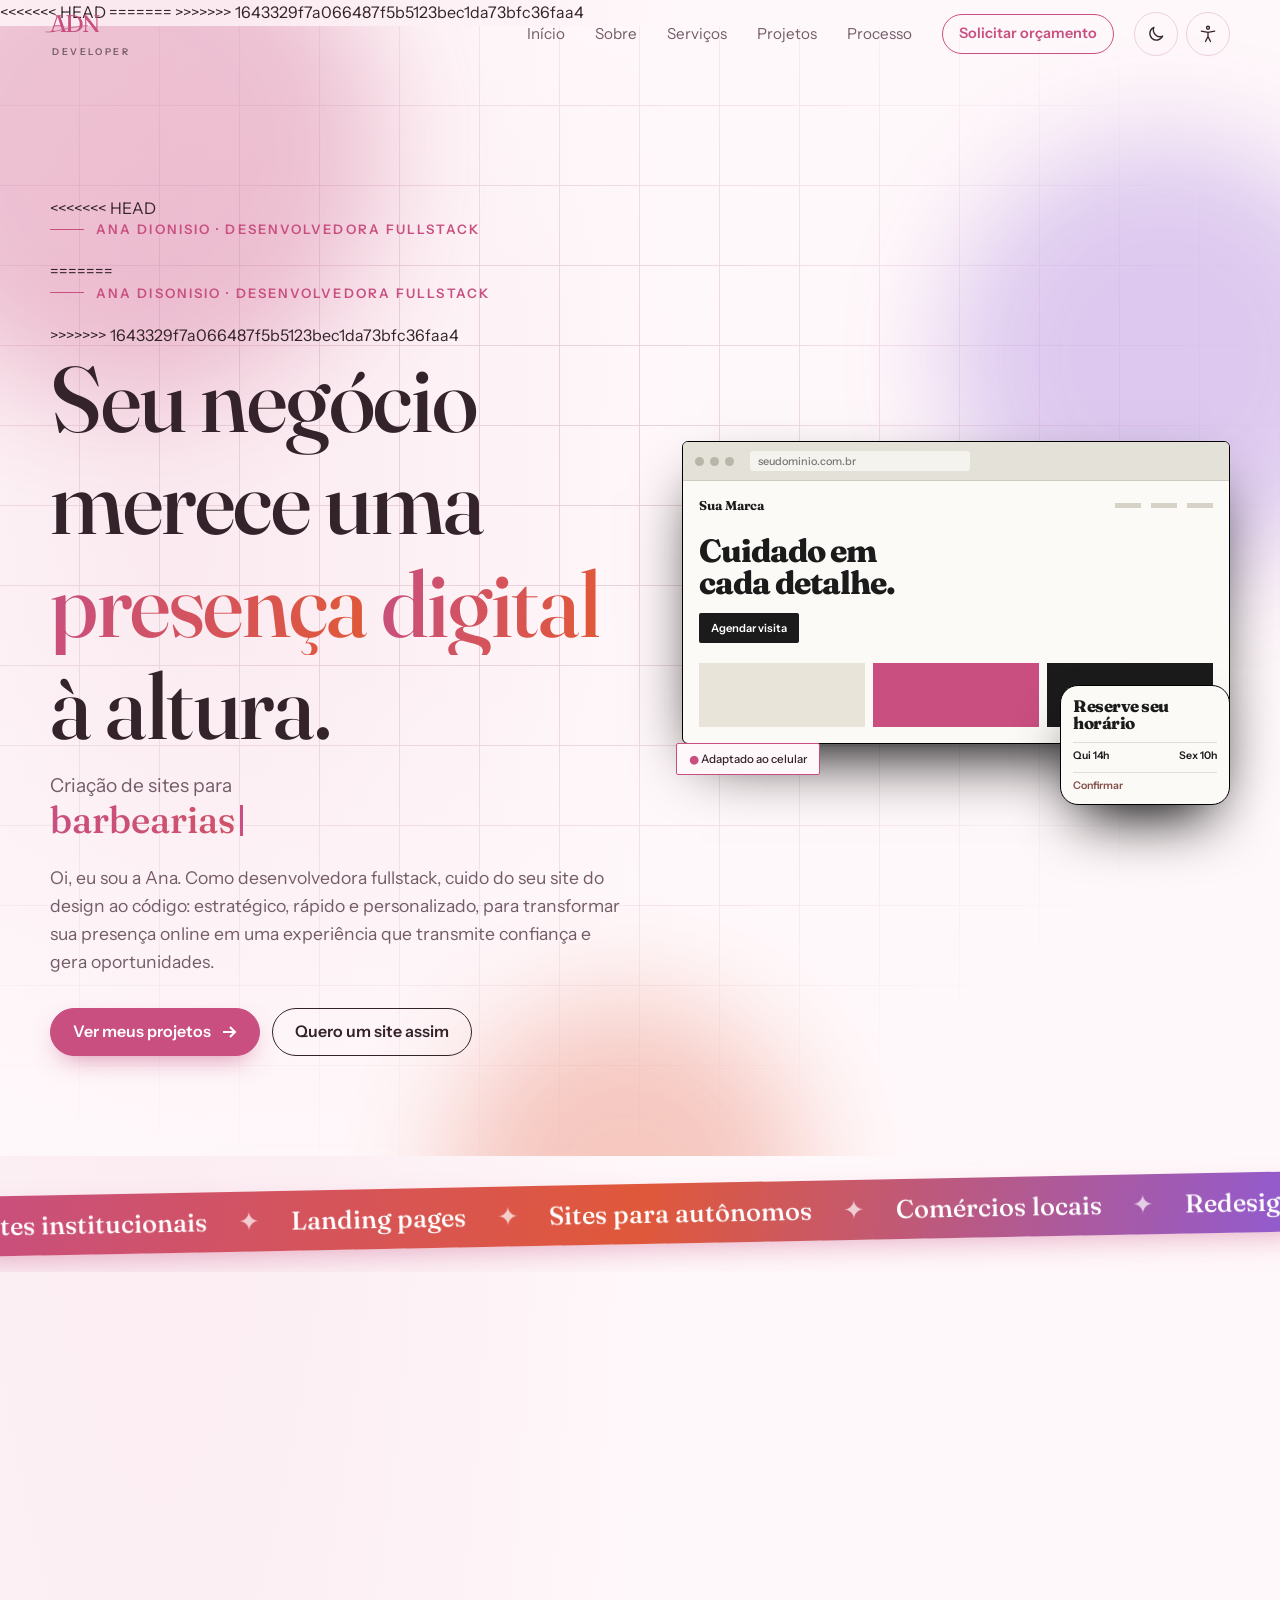
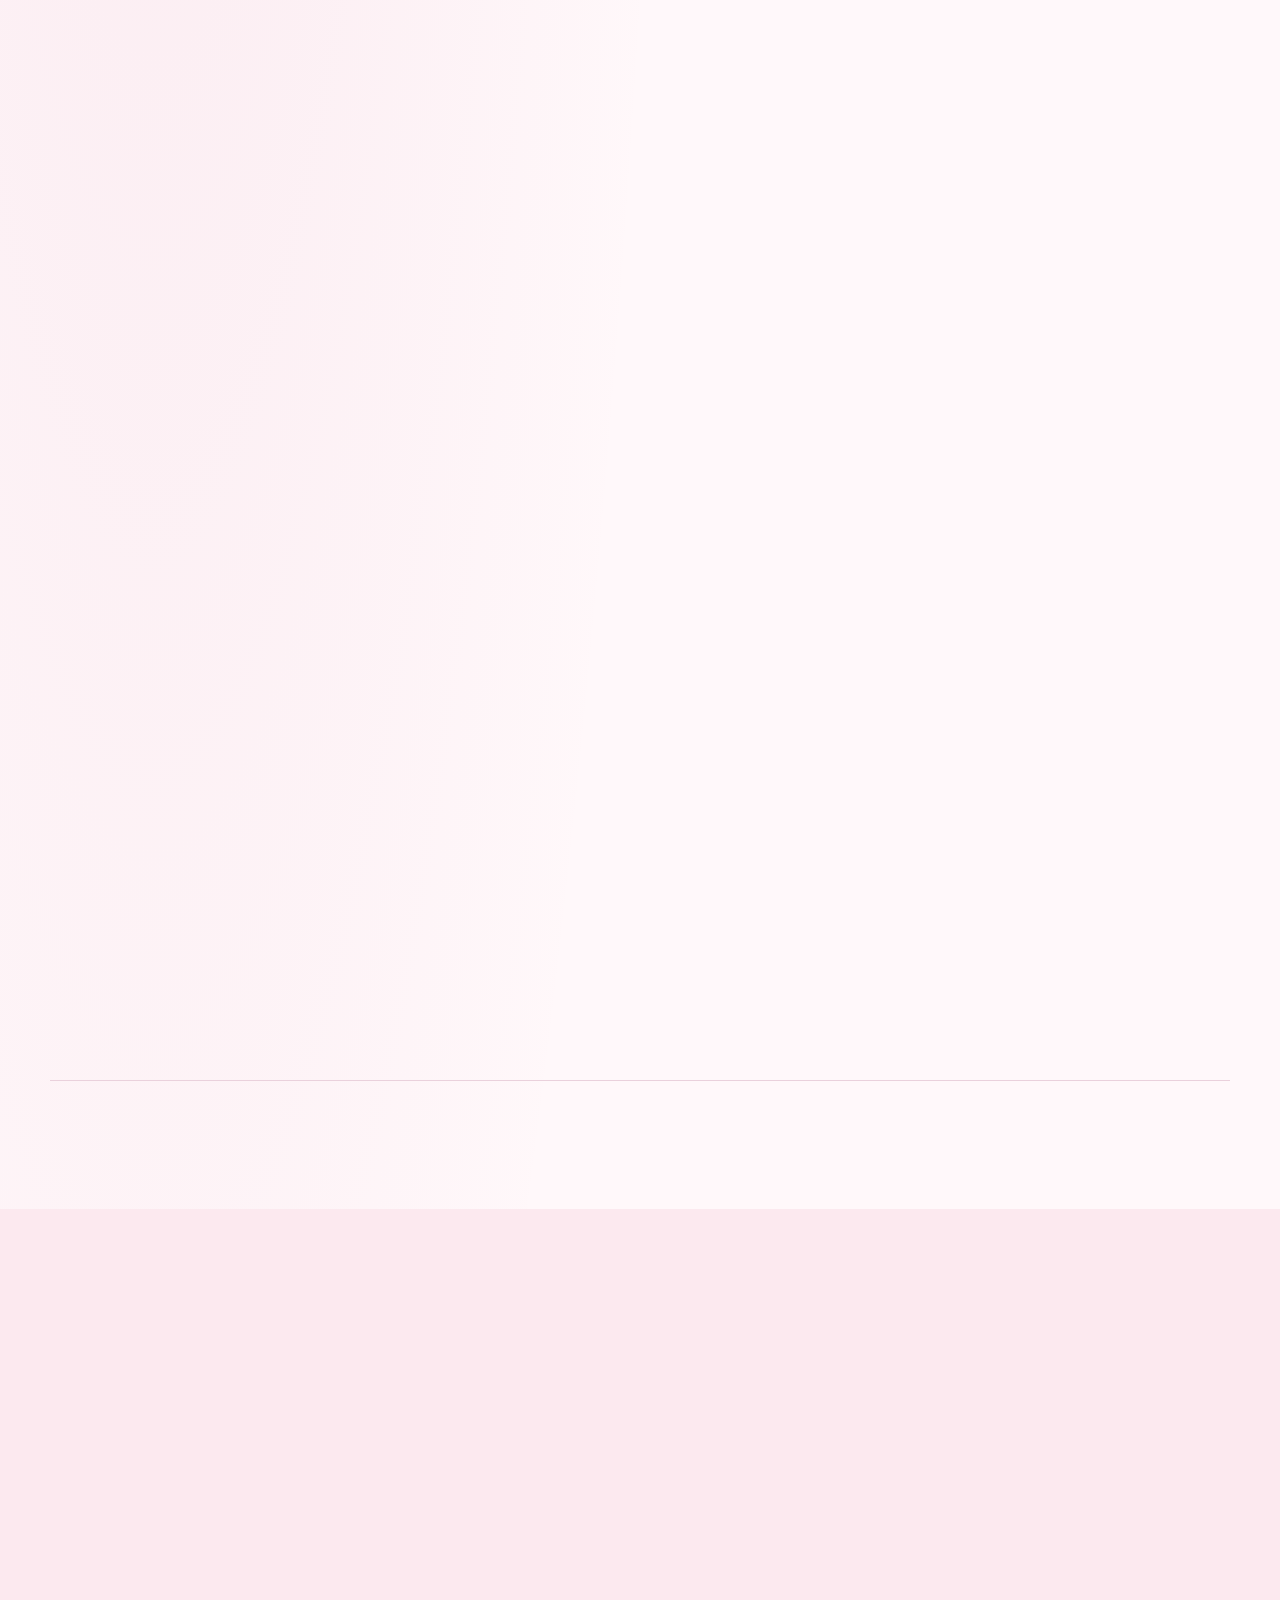
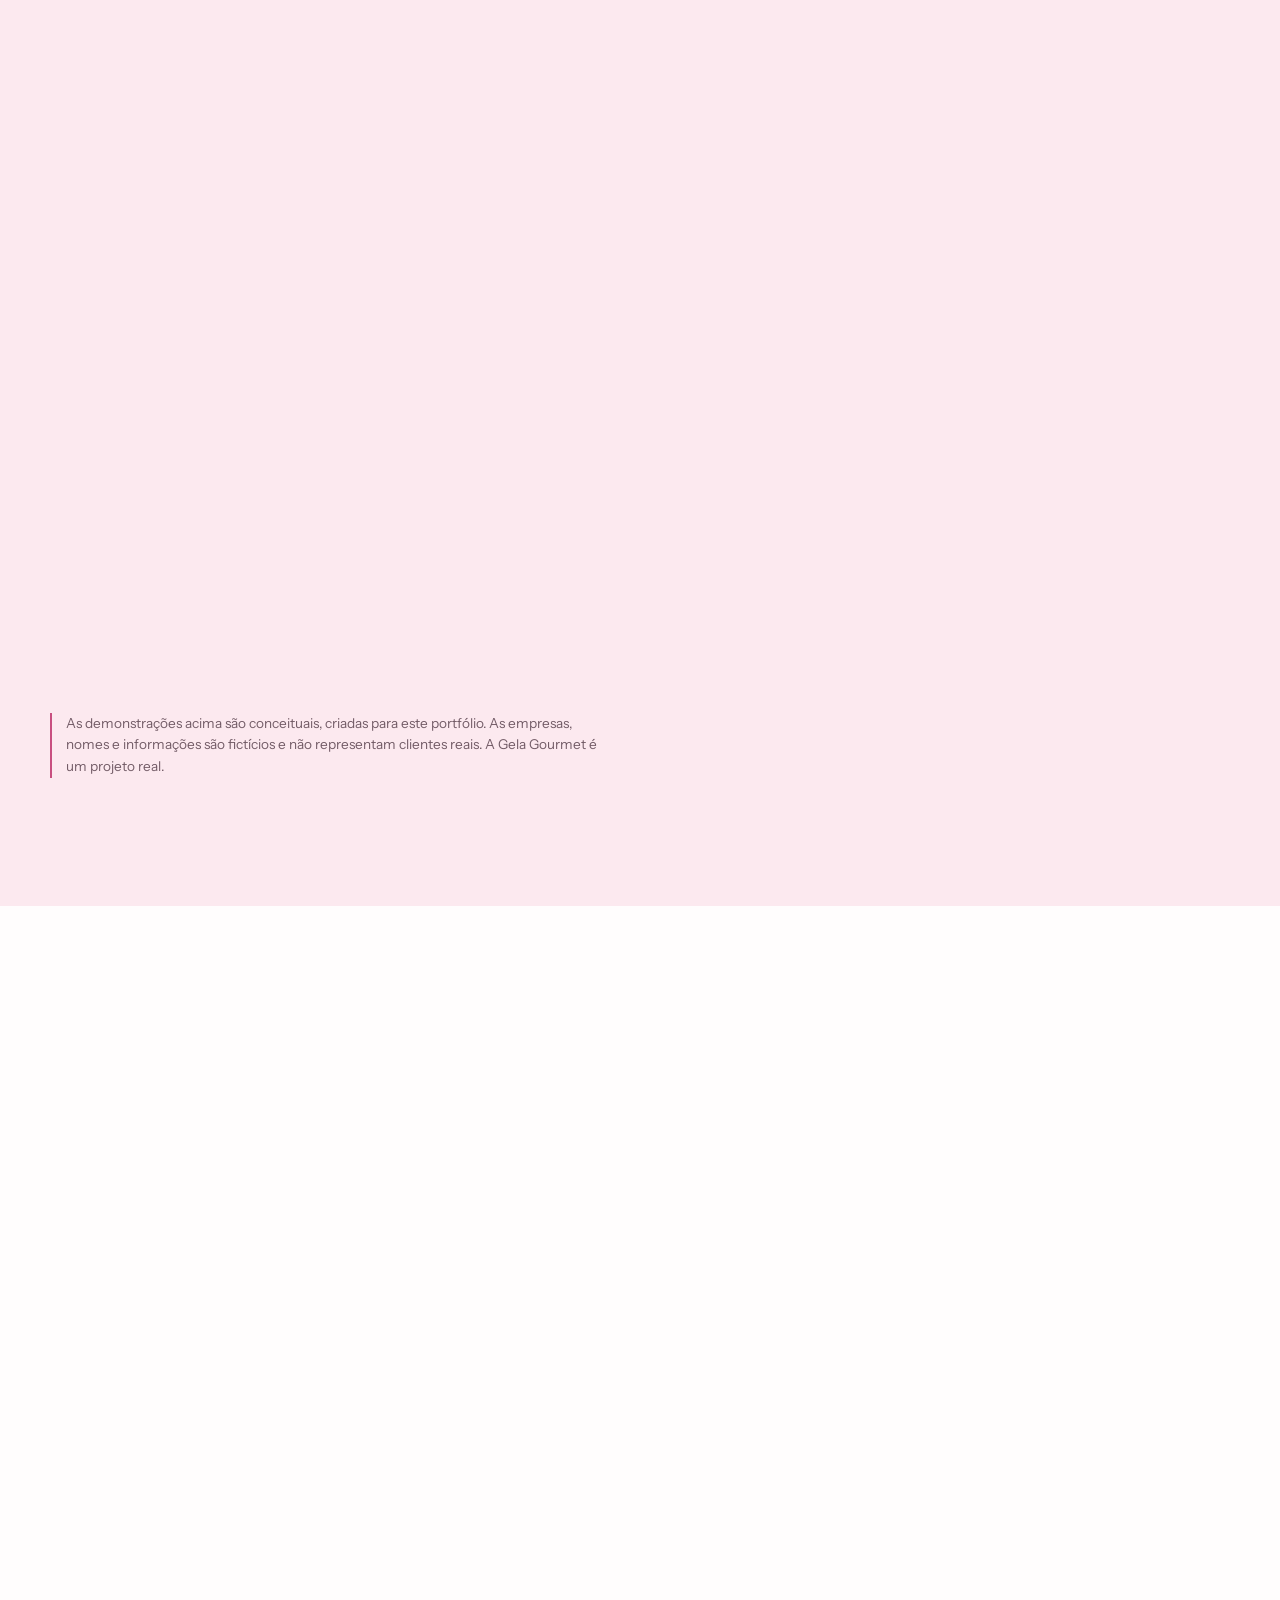
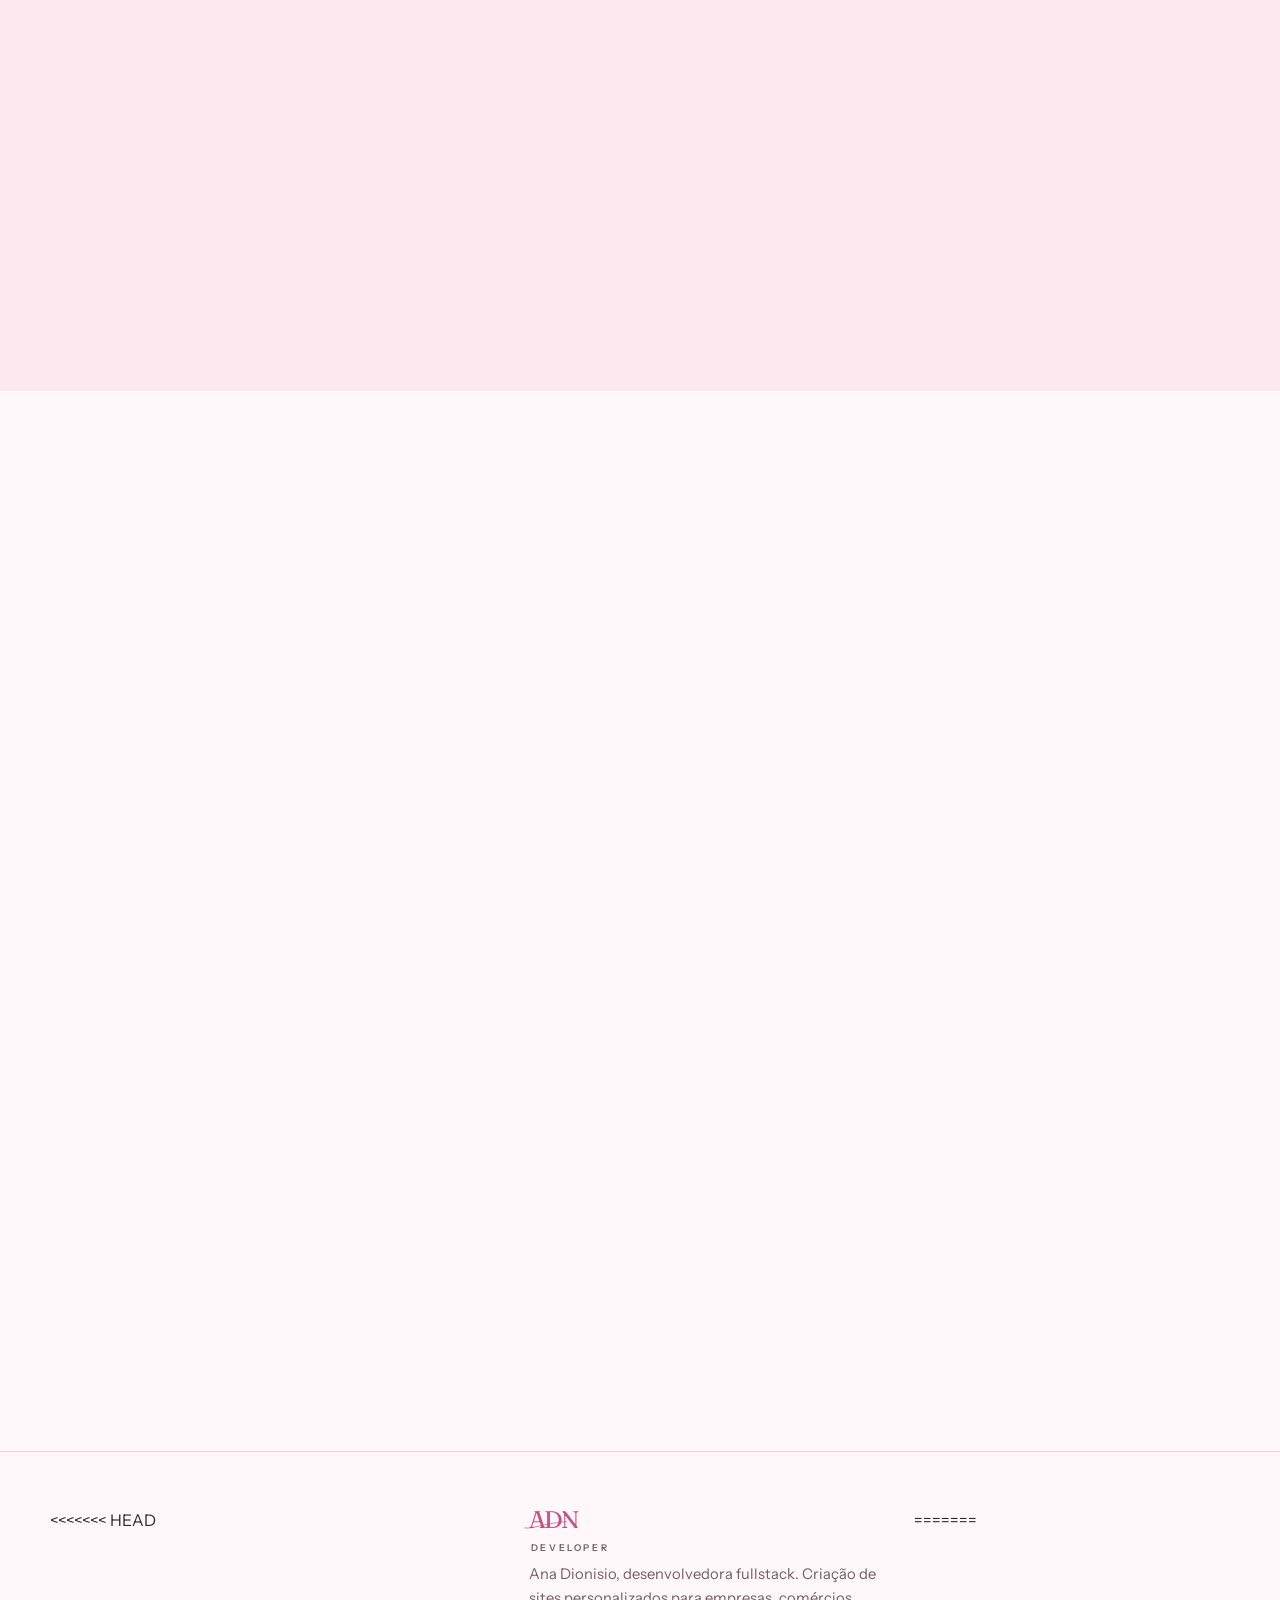
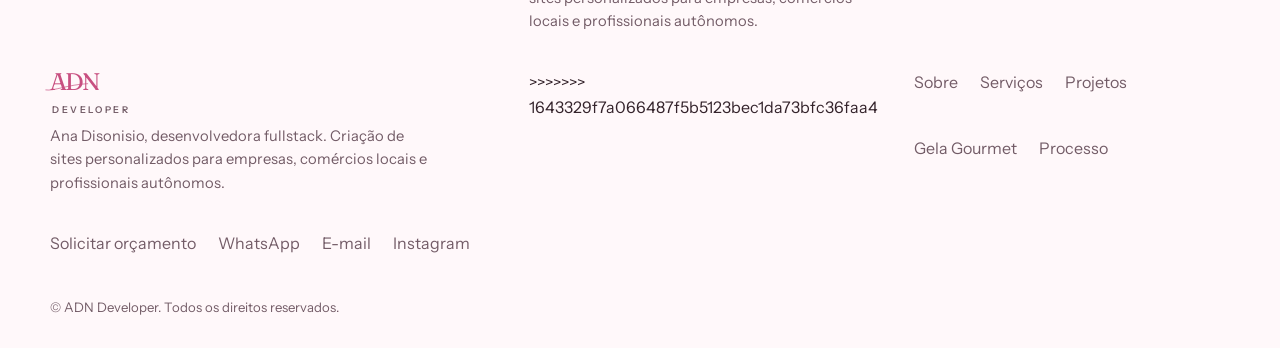
==== commit 5d89f9a7: "Resolve conflitos mantendo versão local" ====
--- a/index.html
+++ b/index.html
@@ -11,7 +11,7 @@
 <meta property="og:type" content="website">
 <meta property="og:title" content="Ana Dionisio | Desenvolvedora Fullstack · ADN Developer">
 =======
-<title>Ana Disonisio | Desenvolvedora Fullstack · ADN Developer</title>
+<title>Ana Dionisio | Desenvolvedora Fullstack · ADN Developer</title>
 <meta name="description" content="Ana Disonisio, desenvolvedora fullstack. Sites institucionais, landing pages e sistemas de pedido para comércios e profissionais autônomos. Veja o projeto Gela Gourmet no ar.">
 <meta name="author" content="Ana Disonisio">
 <meta property="og:type" content="website">
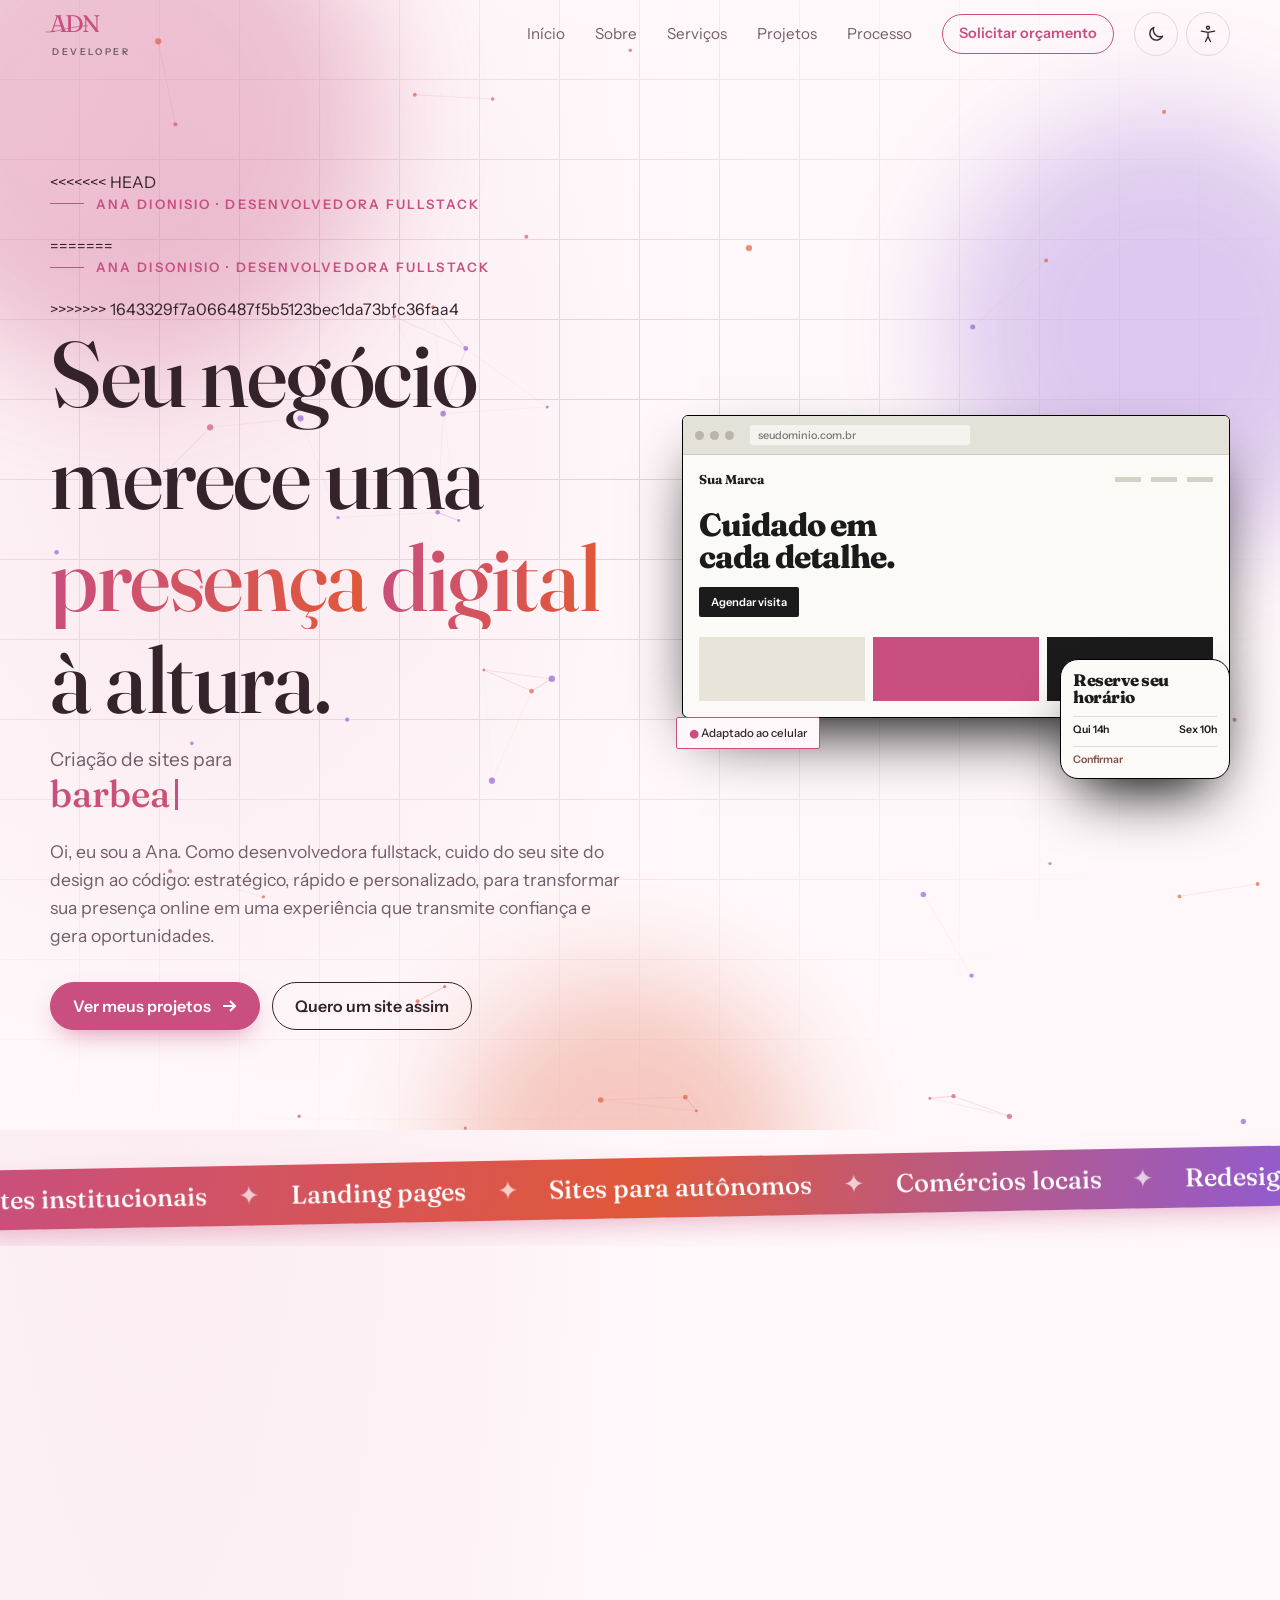
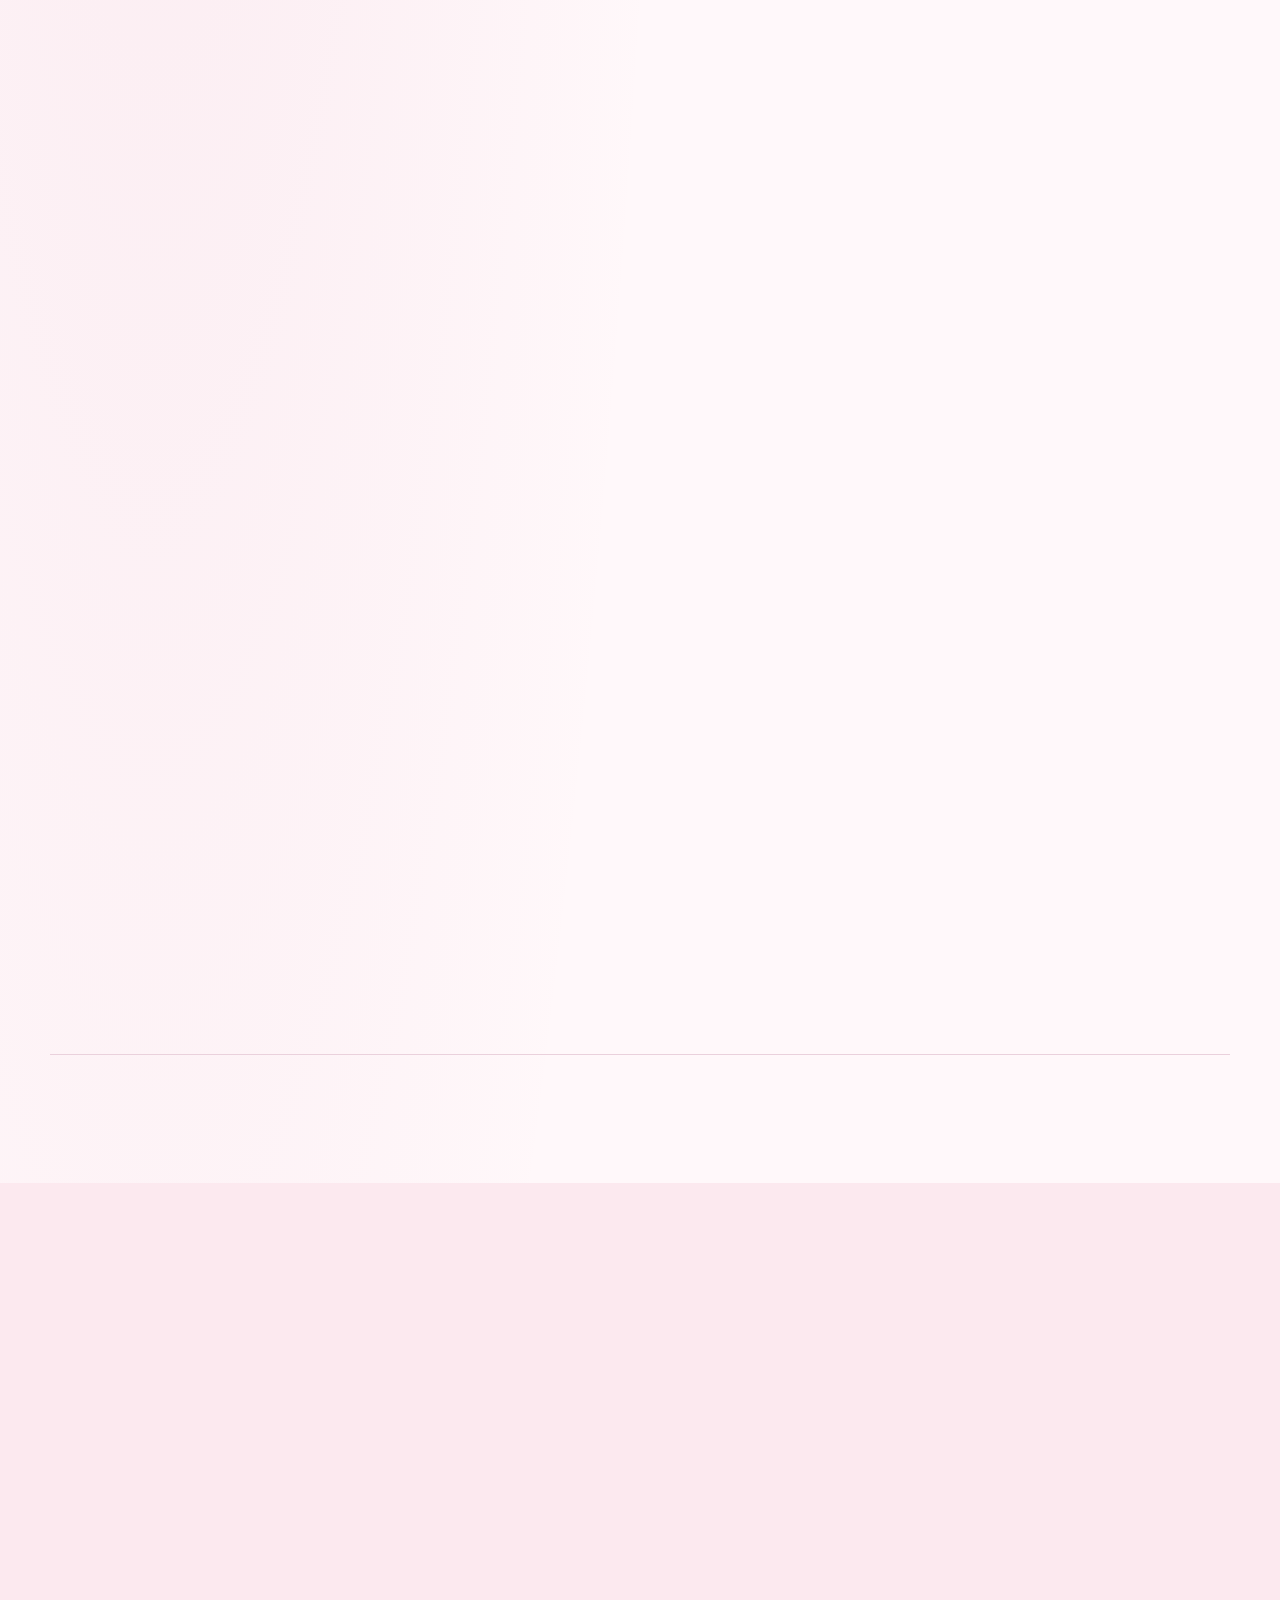
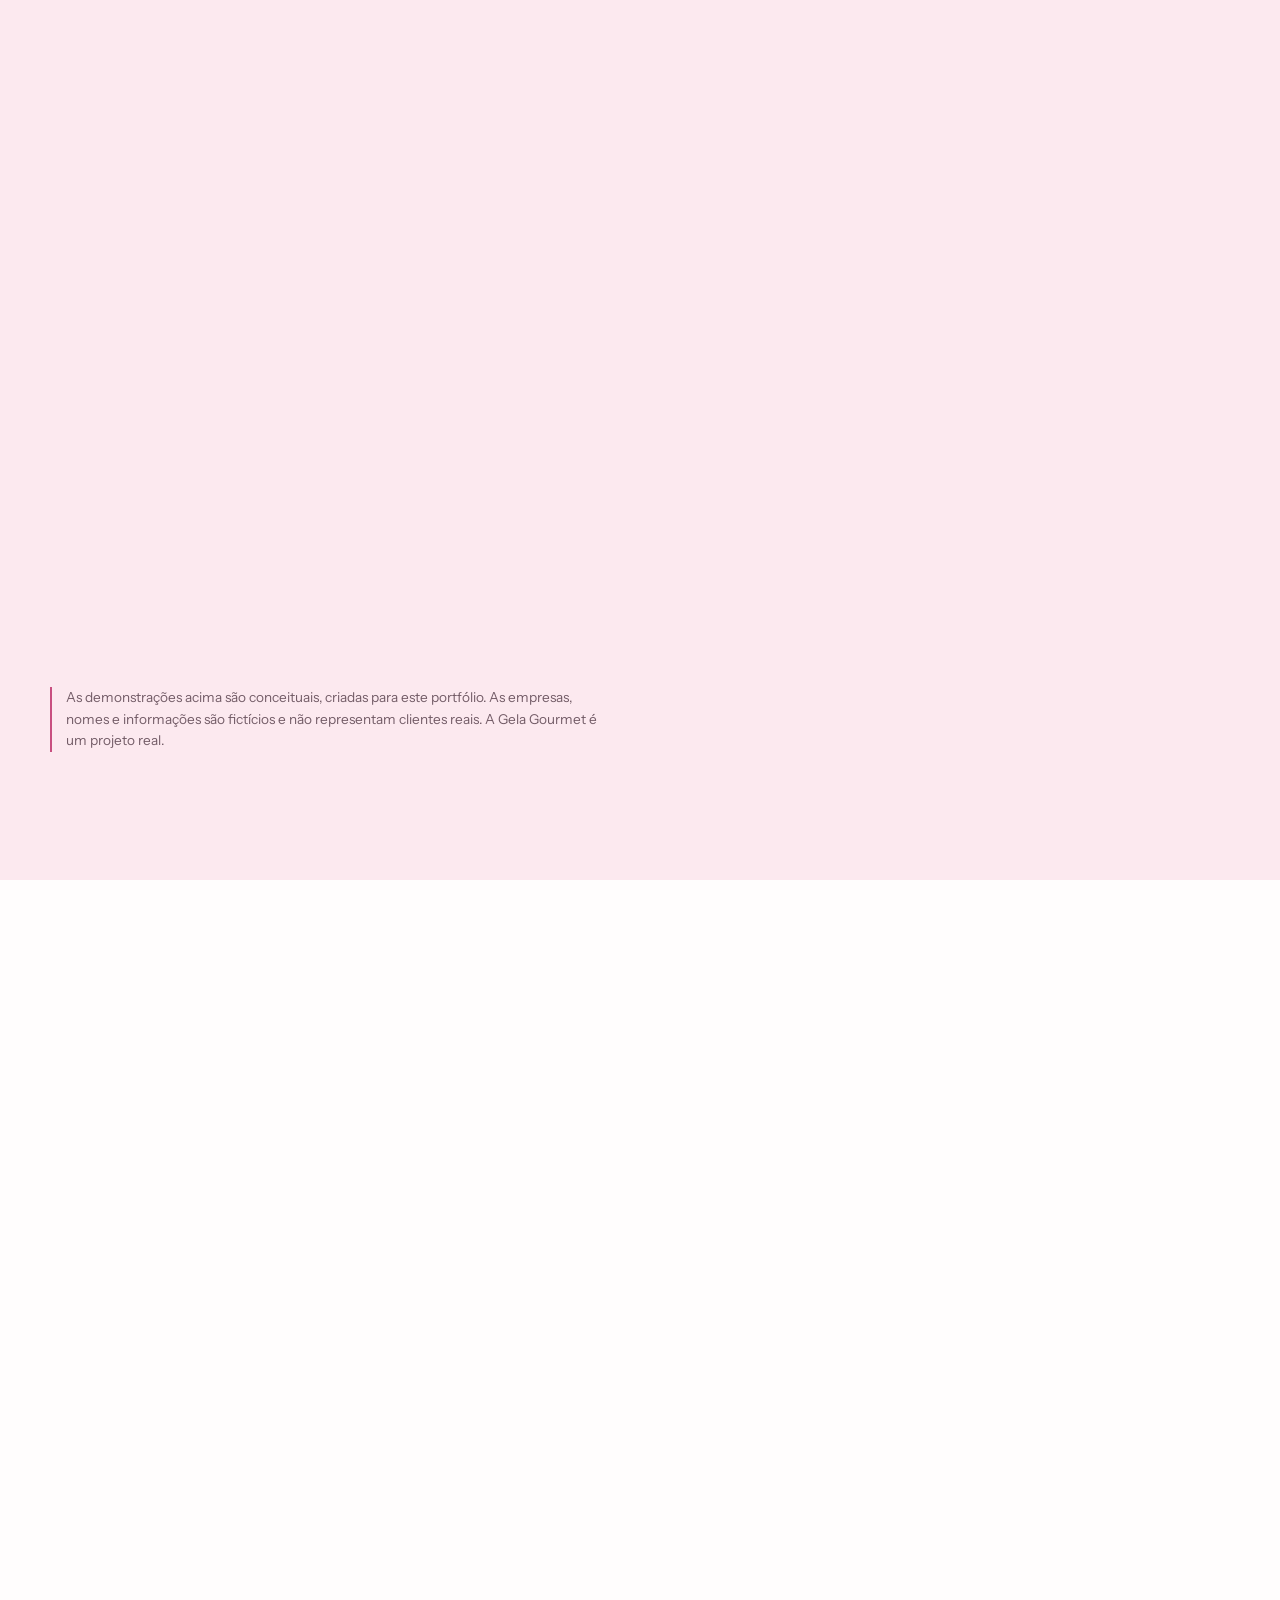
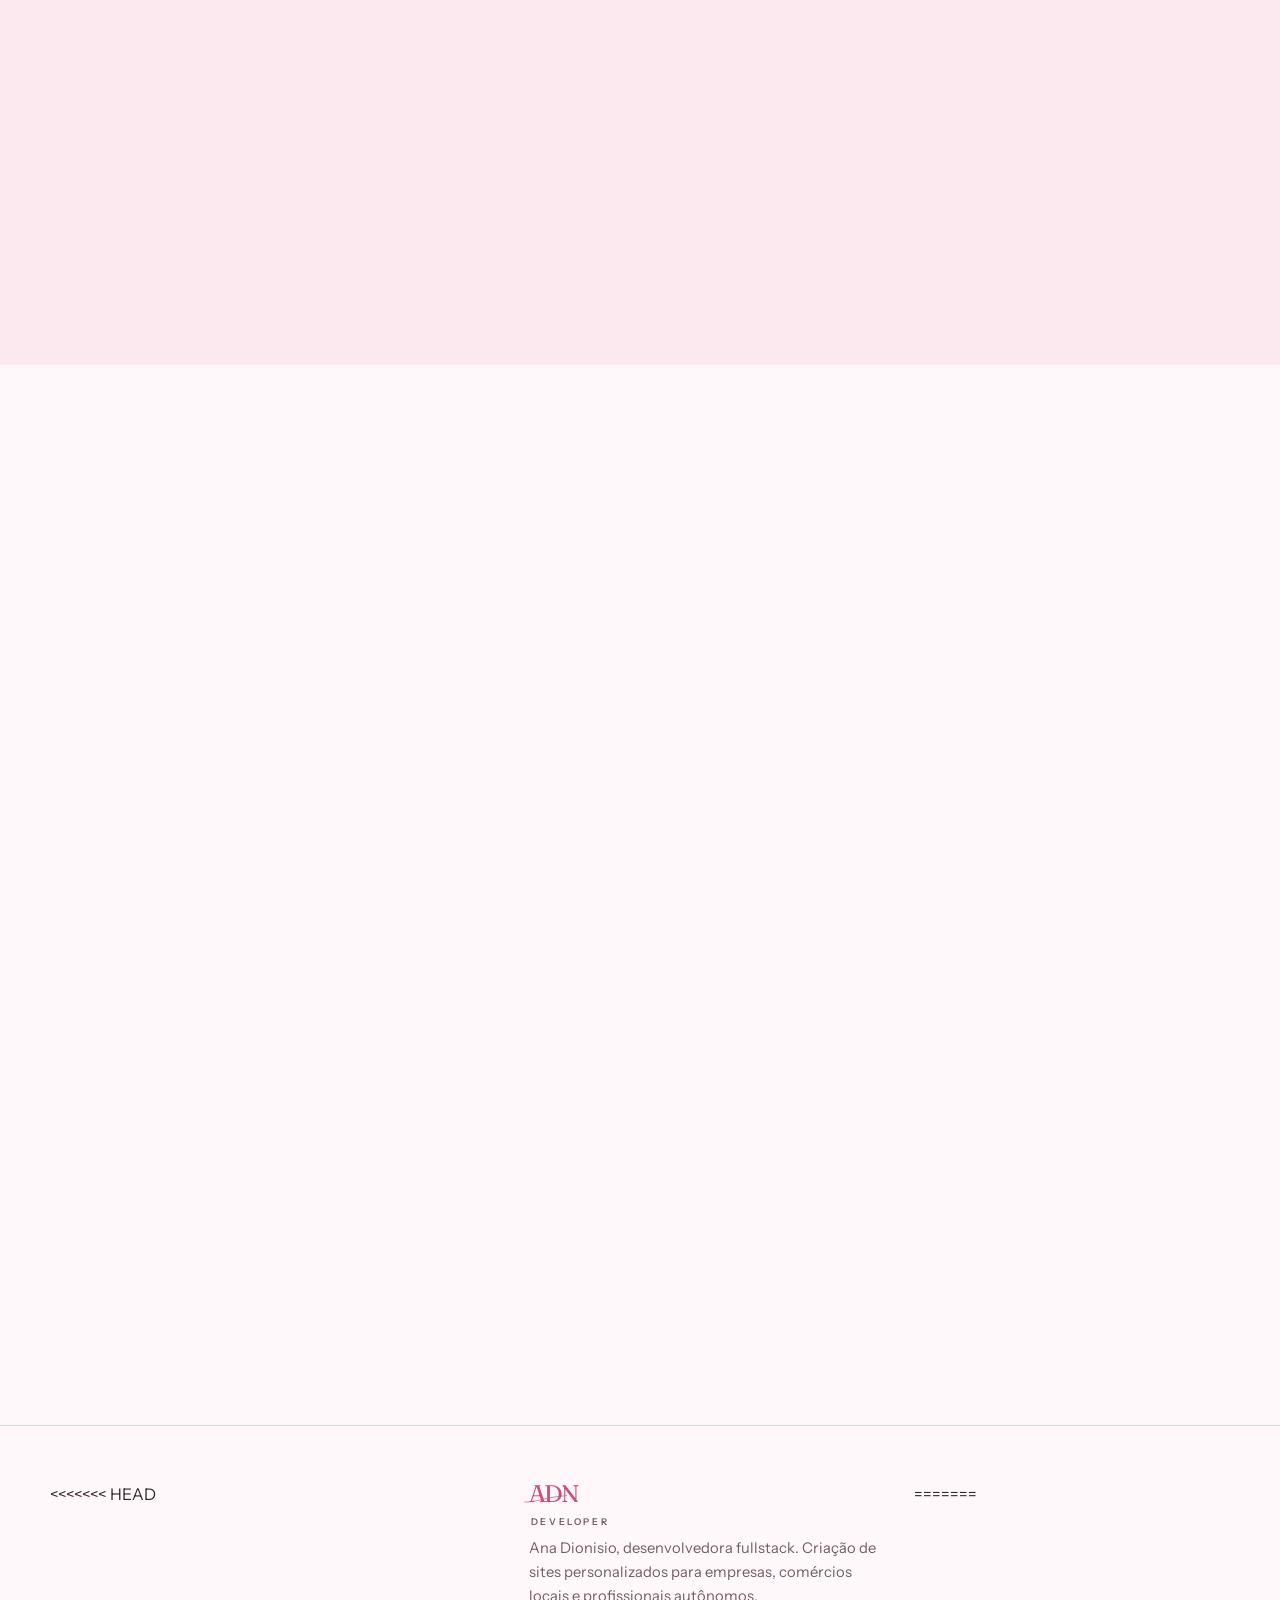
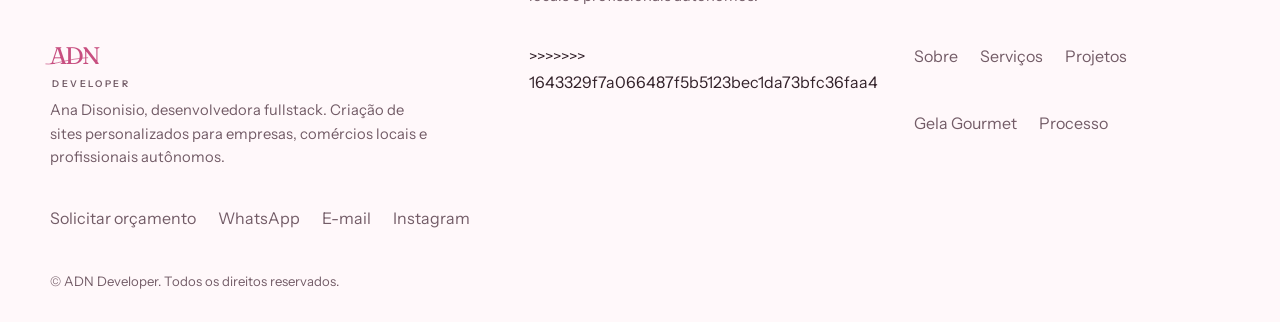
==== commit 1774956d: "Resolve conflitos mantendo versão local" ====
--- a/index.html
+++ b/index.html
@@ -1,38 +1,49 @@
+
 <!DOCTYPE html>
 <html lang="pt-BR">
 <head>
-  
+
 <meta charset="utf-8">
 <meta name="viewport" content="width=device-width, initial-scale=1">
-<<<<<<< HEAD
+
 <title>Ana Dionisio | Desenvolvedora Fullstack · ADN Developer</title>
+
 <meta name="description" content="Ana Dionisio, desenvolvedora fullstack. Sites institucionais, landing pages e sistemas de pedido para comércios e profissionais autônomos. Veja o projeto Gela Gourmet no ar.">
+
 <meta name="author" content="Ana Dionisio">
+
 <meta property="og:type" content="website">
 <meta property="og:title" content="Ana Dionisio | Desenvolvedora Fullstack · ADN Developer">
-=======
-<title>Ana Dionisio | Desenvolvedora Fullstack · ADN Developer</title>
-<meta name="description" content="Ana Disonisio, desenvolvedora fullstack. Sites institucionais, landing pages e sistemas de pedido para comércios e profissionais autônomos. Veja o projeto Gela Gourmet no ar.">
-<meta name="author" content="Ana Disonisio">
-<meta property="og:type" content="website">
-<meta property="og:title" content="Ana Disonisio | Desenvolvedora Fullstack · ADN Developer">
->>>>>>> 1643329f7a066487f5b5123bec1da73bfc36faa4
 <meta property="og:description" content="Sites estratégicos, rápidos e personalizados, do design ao código. Conheça o projeto Gela Gourmet e explore demonstrações interativas.">
+
 <meta name="theme-color" content="#f6efe8">
-<script>try{var p=JSON.parse(localStorage.getItem("adn-prefs")||"{}");document.documentElement.dataset.theme=p.theme||(matchMedia("(prefers-color-scheme:dark)").matches?"dark":"light")}catch(e){document.documentElement.dataset.theme="light"}</script>
+
+<script>
+try {
+    var p = JSON.parse(localStorage.getItem("adn-prefs") || "{}");
+    document.documentElement.dataset.theme = p.theme || (matchMedia("(prefers-color-scheme:dark)").matches ? "dark" : "light");
+} catch(e) {
+    document.documentElement.dataset.theme = "light";
+}
+</script>
+
 <link rel="icon" href="data:image/svg+xml,%3Csvg xmlns='http://www.w3.org/2000/svg' viewBox='0 0 32 32'%3E%3Crect width='32' height='32' fill='%23f6efe8'/%3E%3Ctext x='16' y='23' font-size='19' text-anchor='middle' font-family='serif' fill='%238a5249'%3EA%3C/text%3E%3C/svg%3E">
+
 <link rel="preconnect" href="https://fonts.googleapis.com">
 <link rel="preconnect" href="https://fonts.gstatic.com" crossorigin>
+
 <link href="https://fonts.googleapis.com/css2?family=Bricolage+Grotesque:opsz,wght@12..96,400;12..96,600;12..96,800&family=Fraunces:opsz,wght@9..144,400;9..144,500;9..144,600&family=Instrument+Sans:wght@400;500;600&display=swap" rel="stylesheet">
 
-<!-- =====================================================  CSS  ===================================================== -->
+<!-- =====================================================
+     CSS
+===================================================== -->
+
 <style>
-<<<<<<< HEAD
-  /* correção */
-
-=======
->>>>>>> 1643329f7a066487f5b5123bec1da73bfc36faa4
-  /* ---- Ajustes de Responsividade: Notebook e Celular ---- */
+
+/* Correção */
+
+/* Continue aqui com o restante do seu CSS original */
+ /* ---- Ajustes de Responsividade: Notebook e Celular ---- */
 
 /* Notebooks (telas de 960px a 1366px e altura reduzida) */
 @media (min-width: 960px) and (max-width: 1366px) {
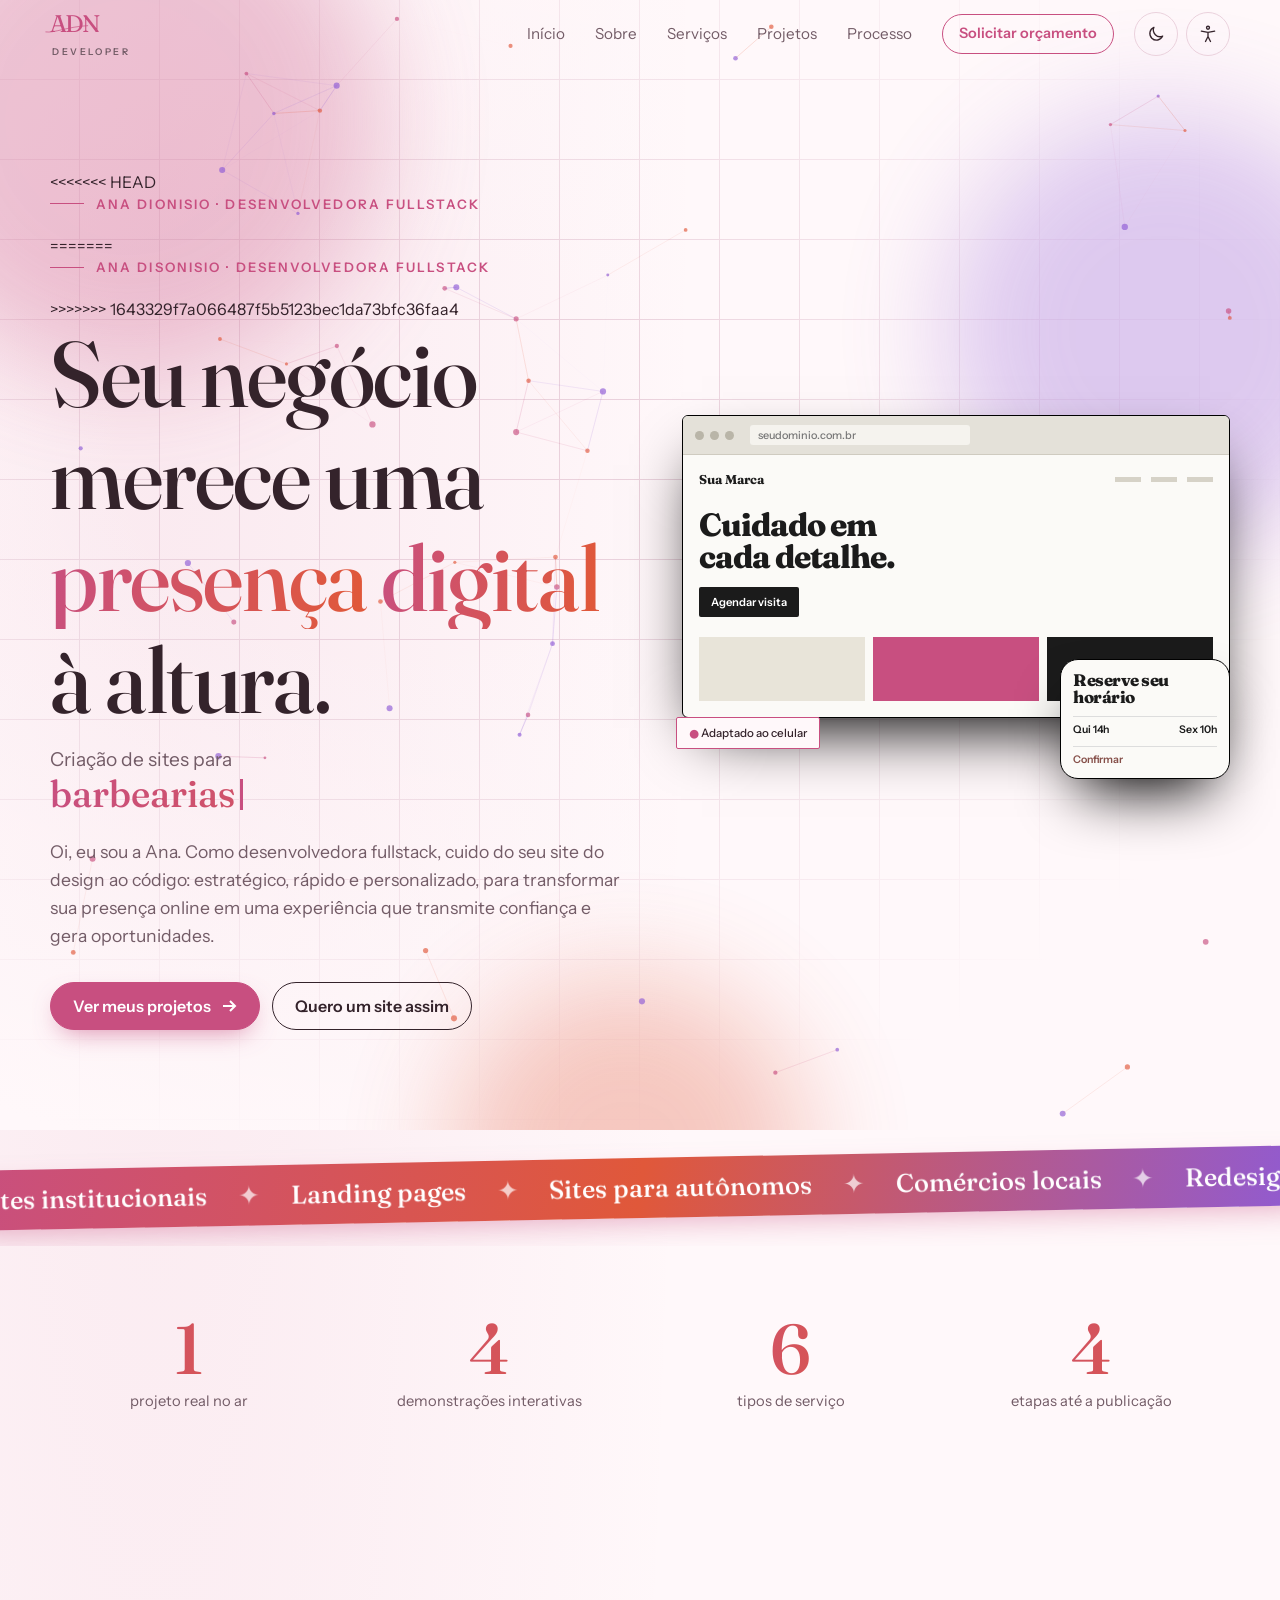
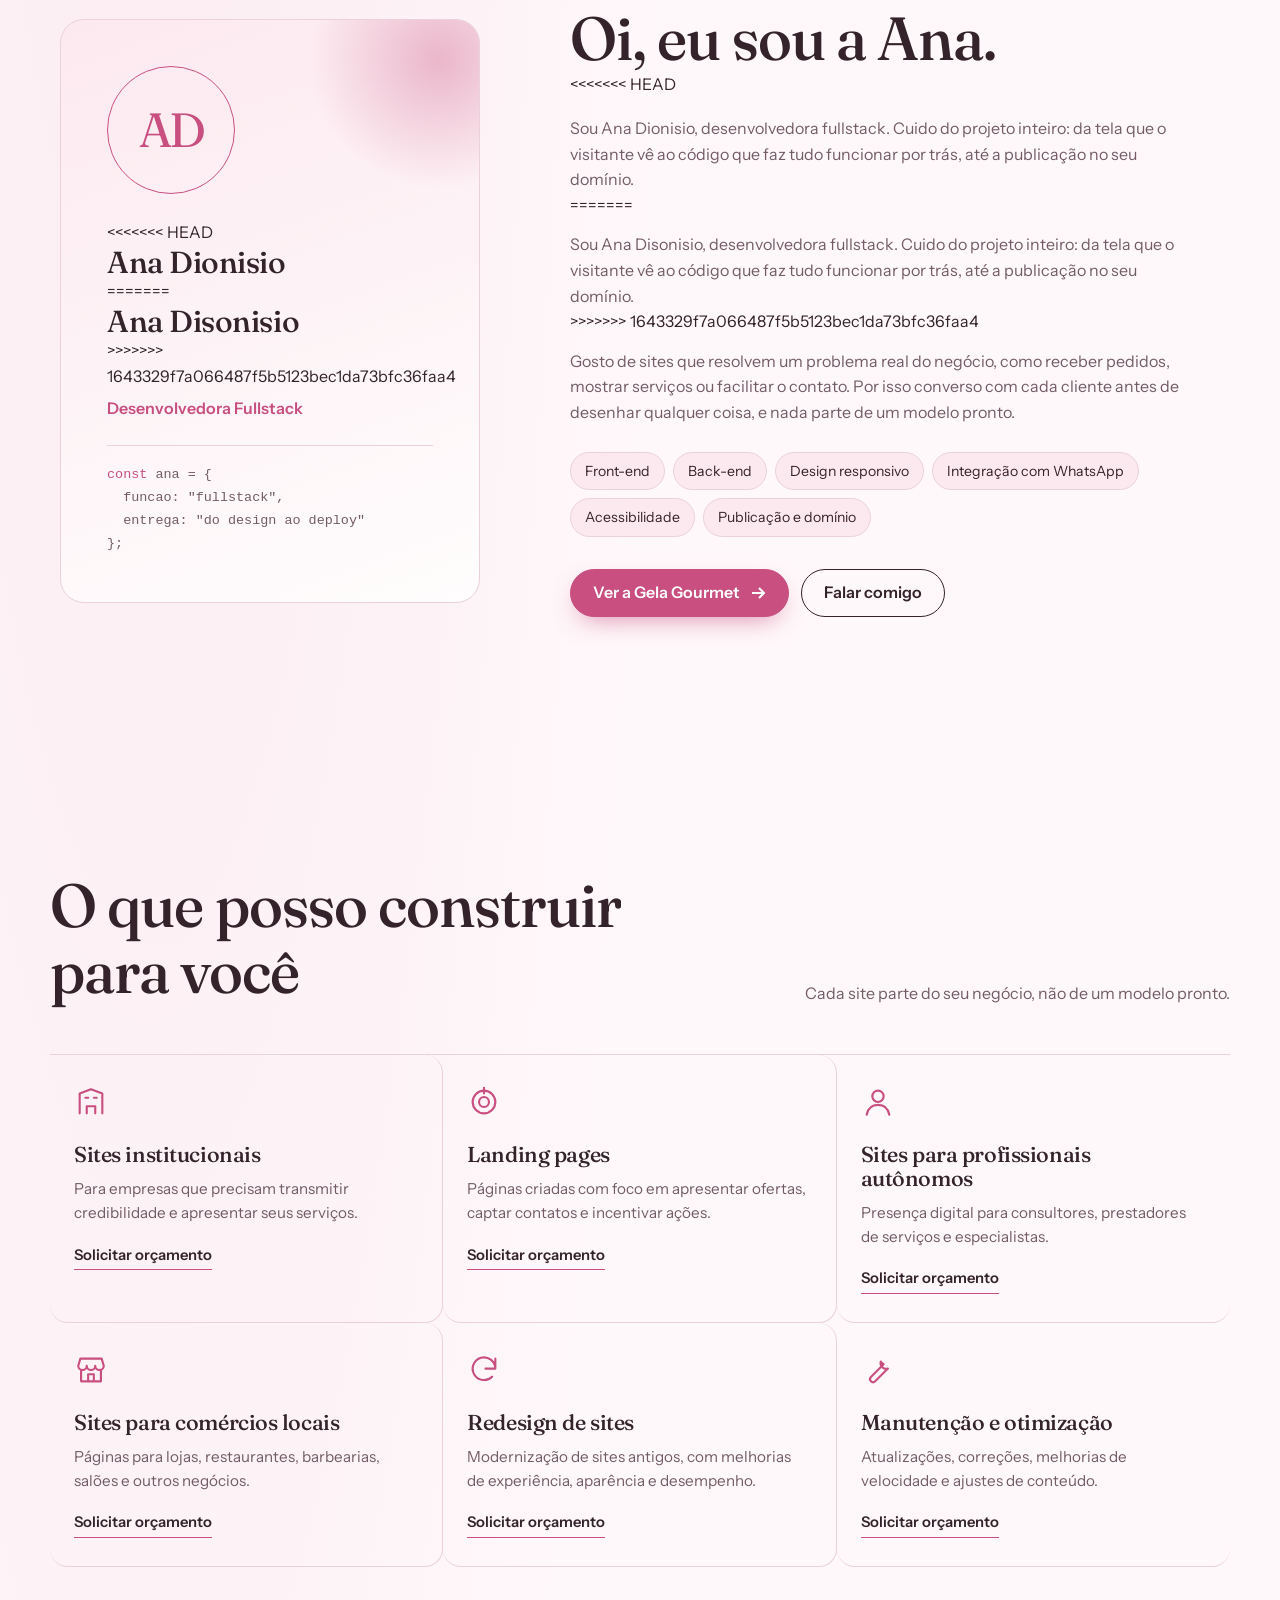
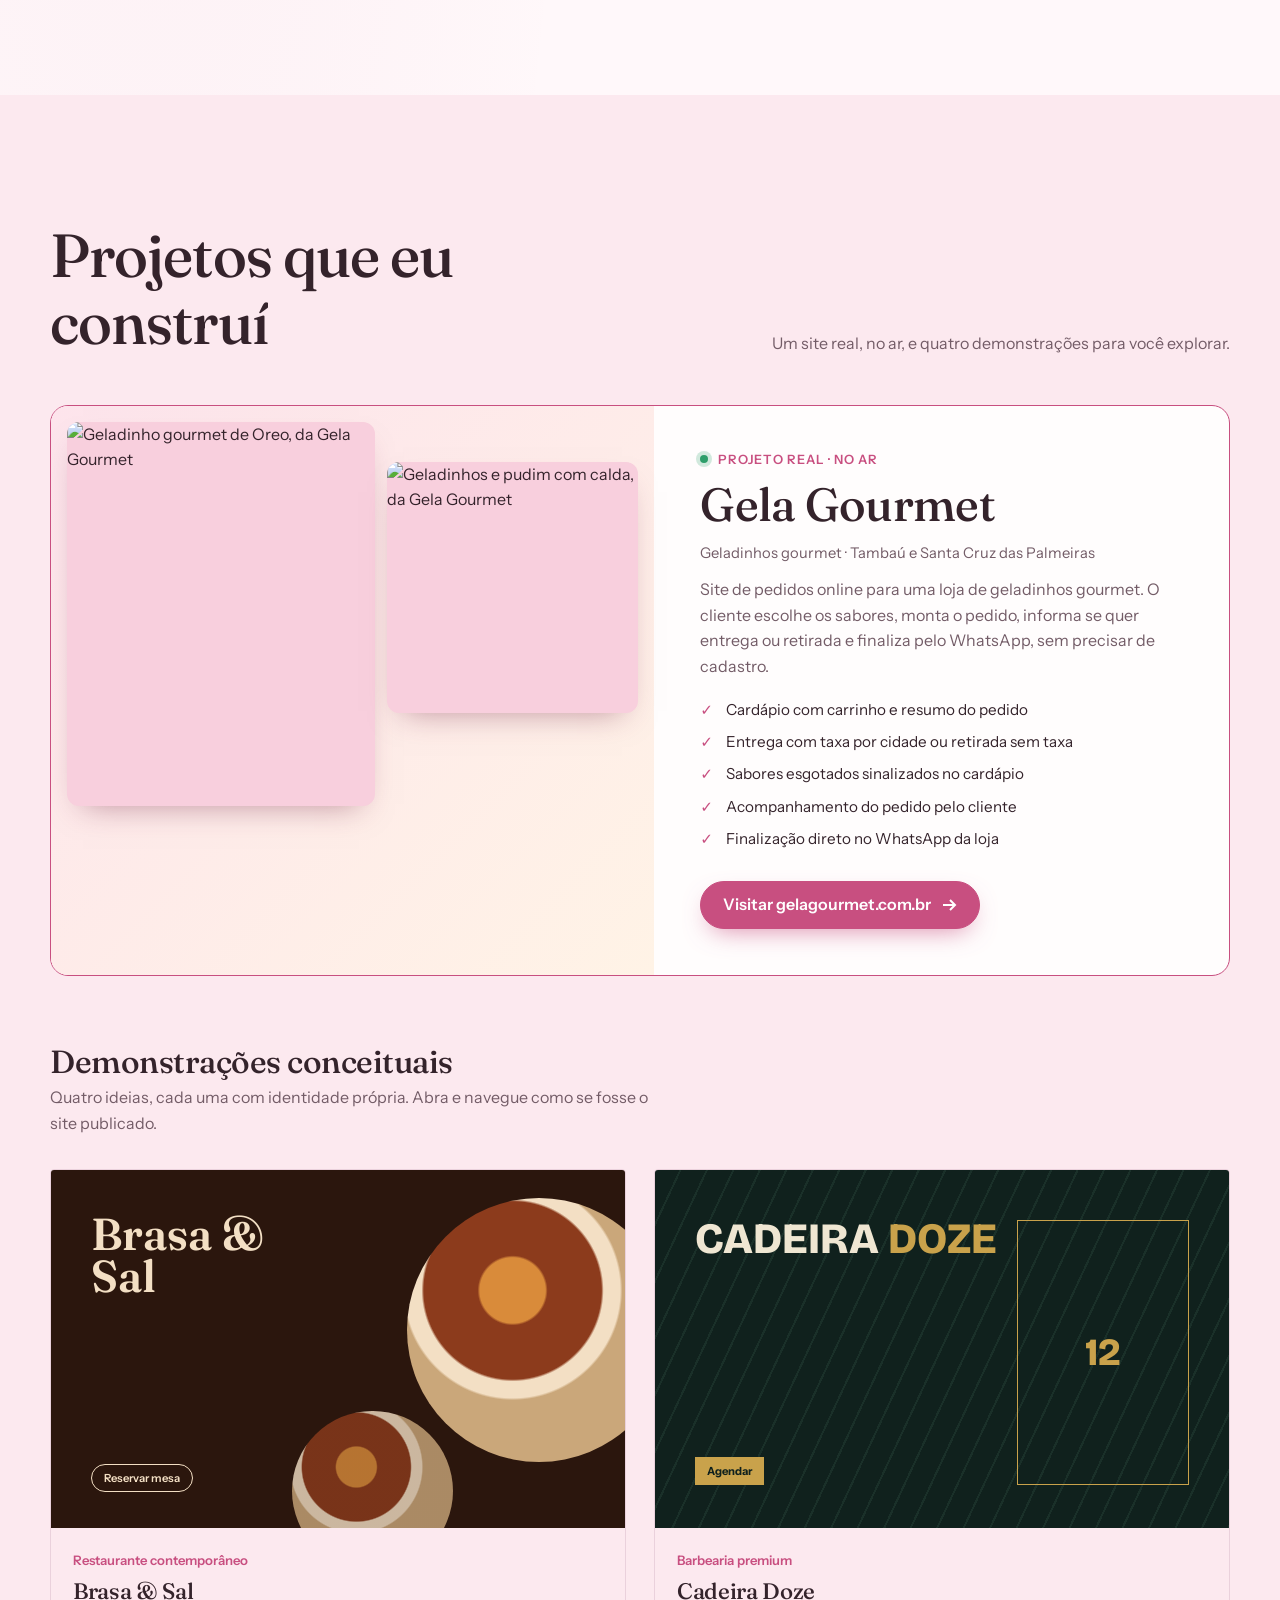
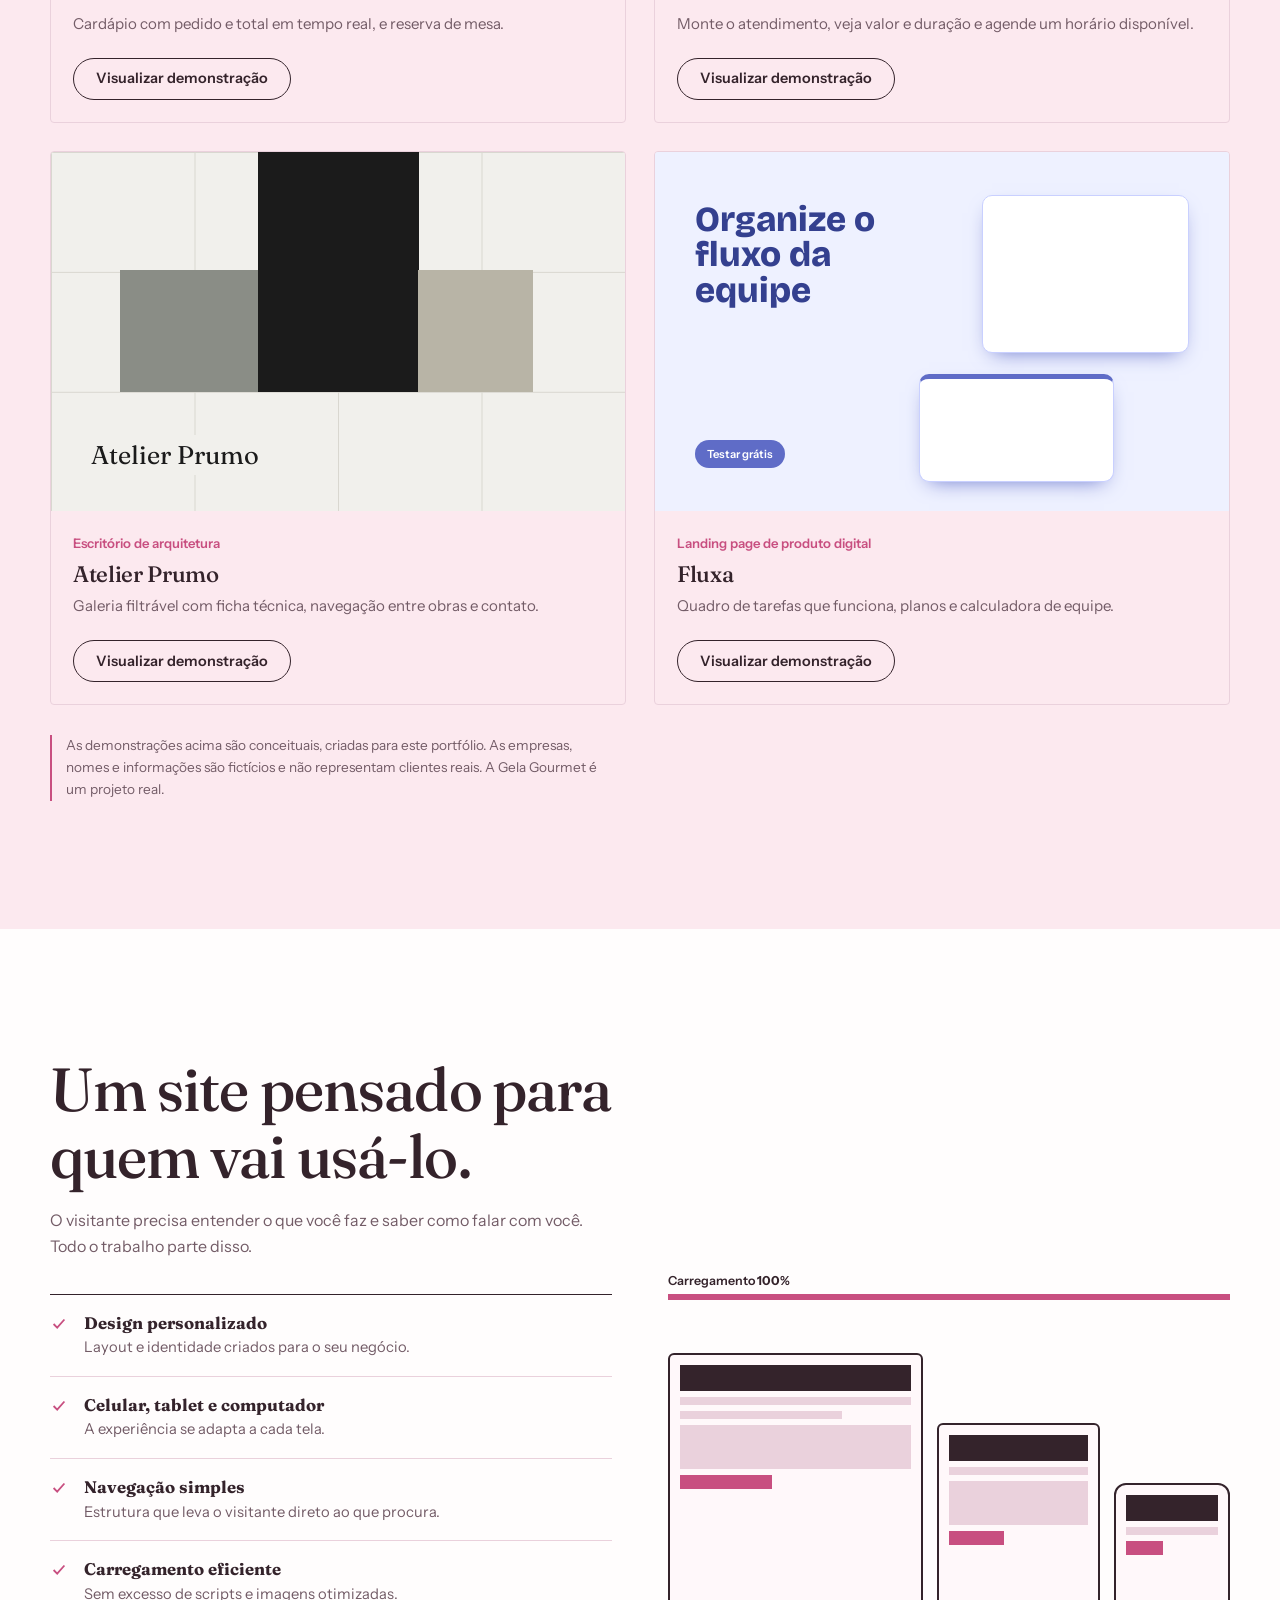
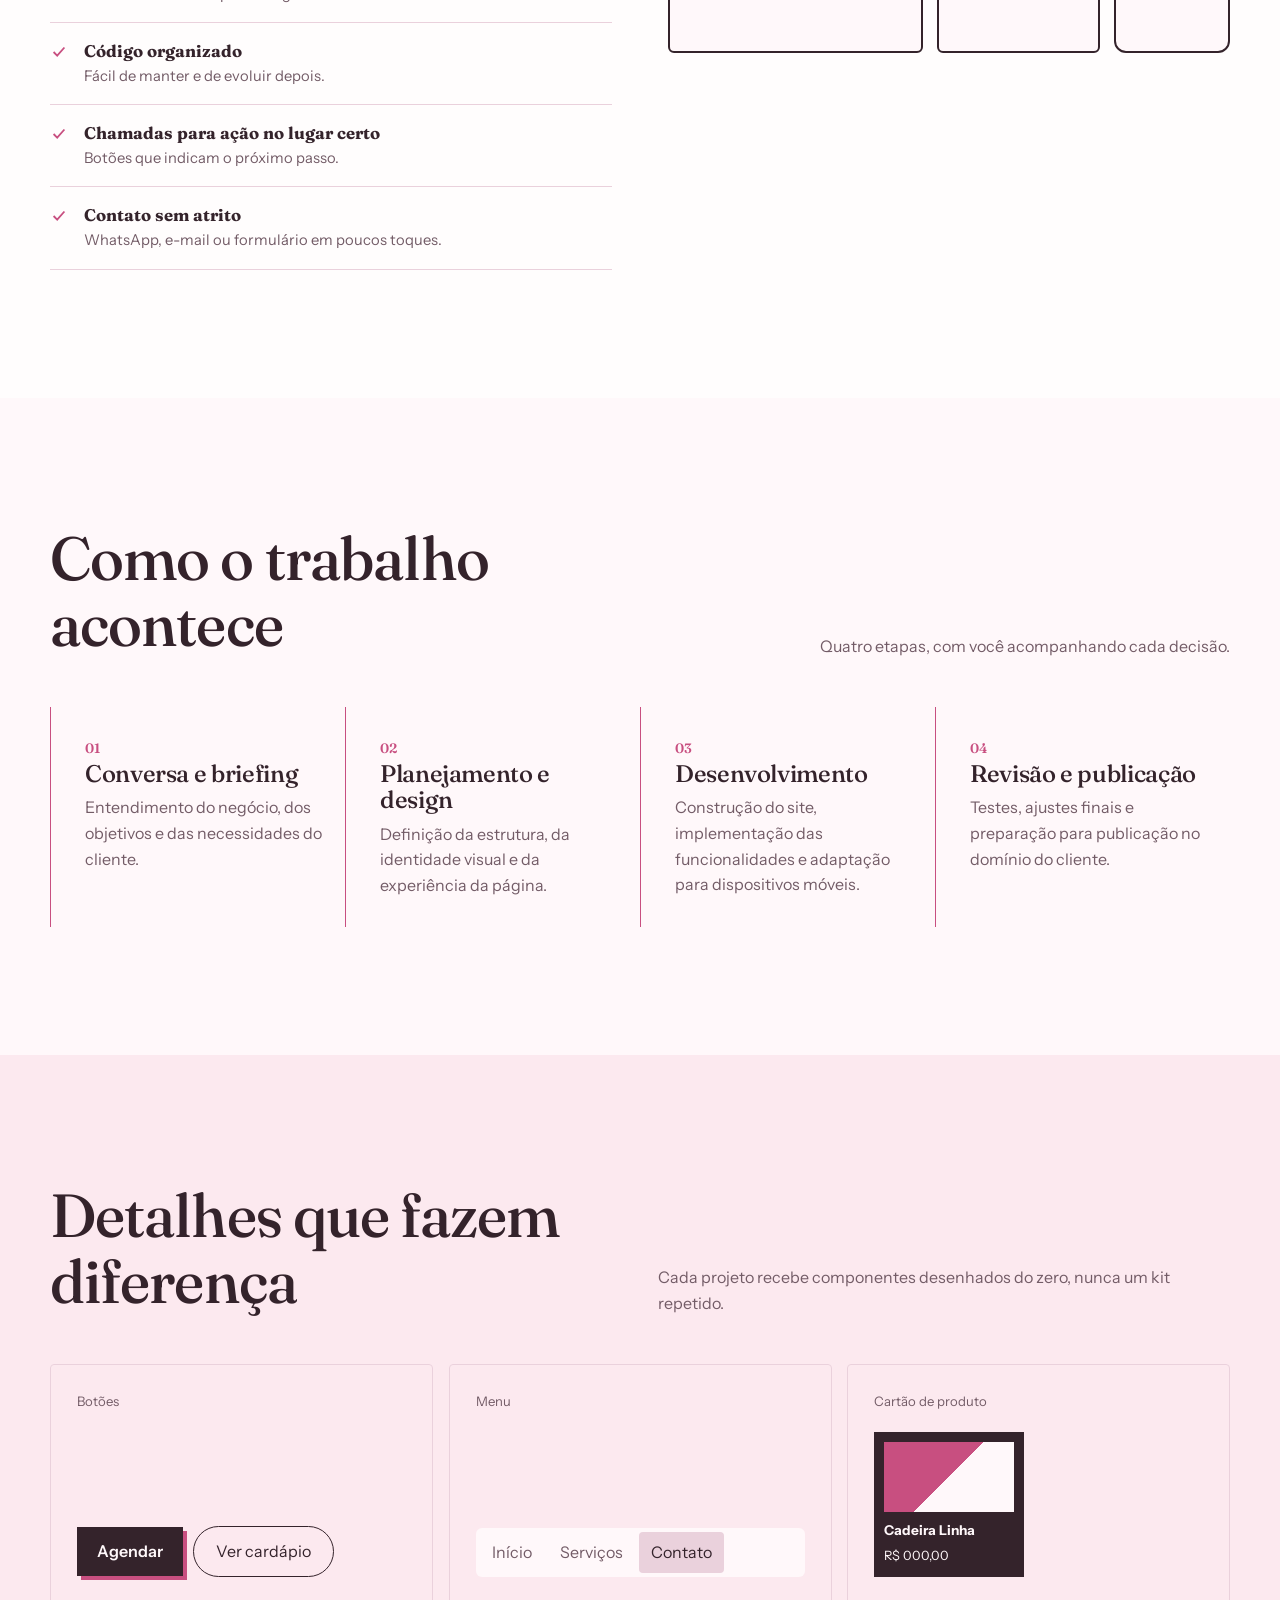
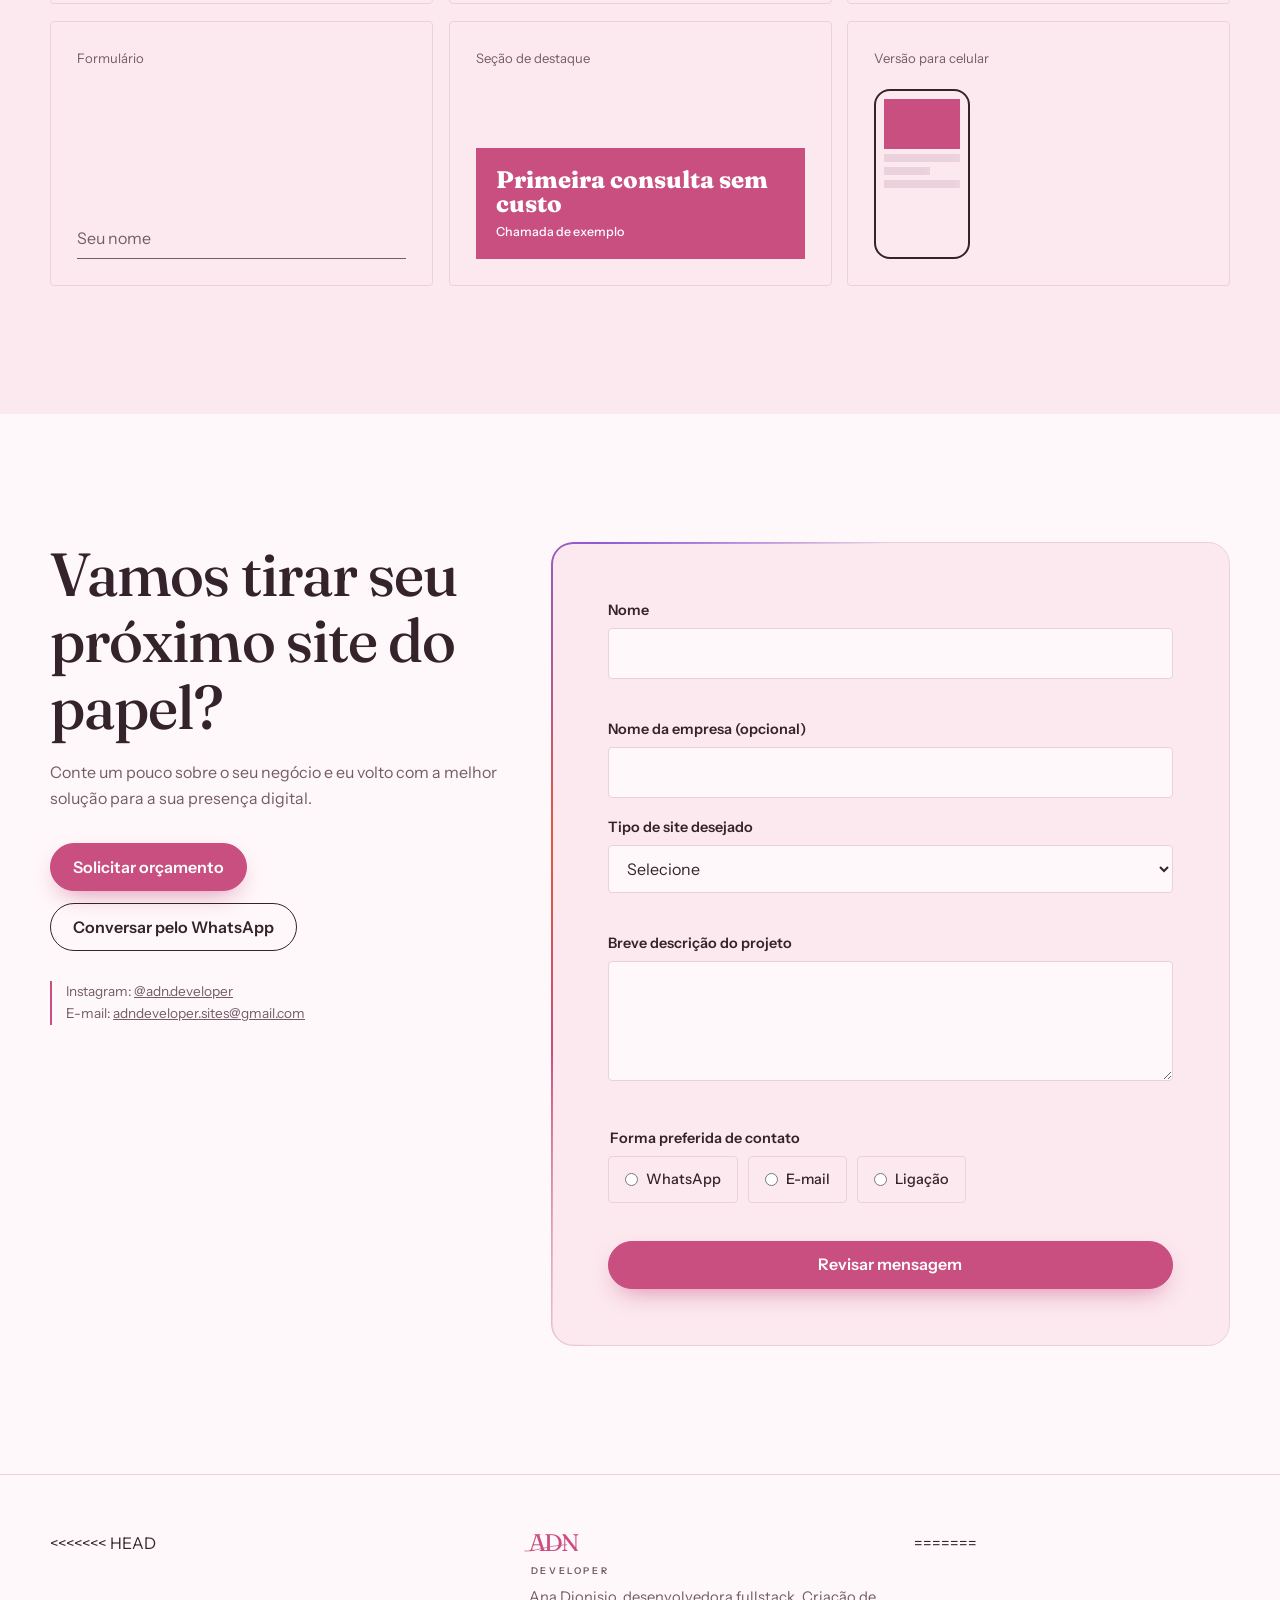
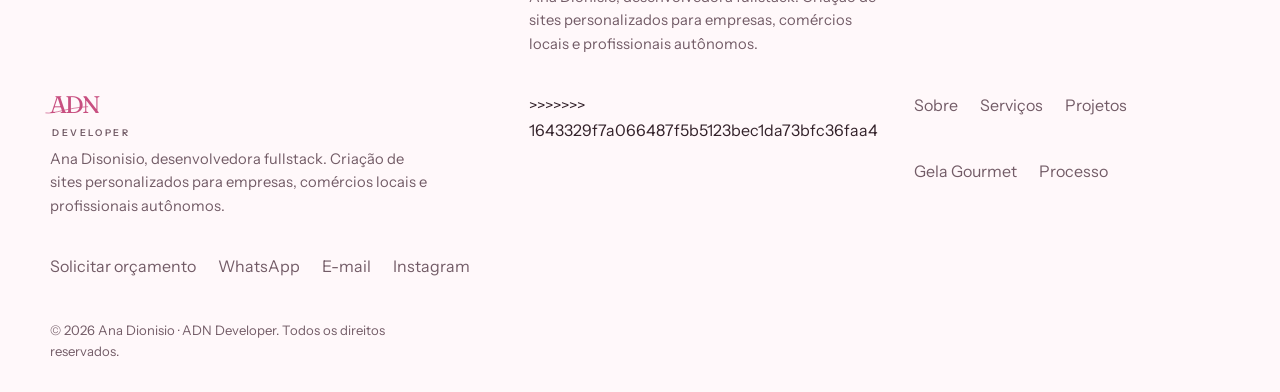
==== commit 15f71362: "Resolve conflitos mantendo versão local" ====
--- a/index.html
+++ b/index.html
@@ -810,14 +810,10 @@
 <script>
 /* ---------- CONFIGURAÇÃO: edite aqui ---------- */
 const CONFIG = {
-<<<<<<< HEAD
   brand: 'Ana Dionisio · ADN Developer',  // nome na área de direitos autorais
-=======
-  brand: 'Ana Disonisio · ADN Developer',  // nome na área de direitos autorais
->>>>>>> 1643329f7a066487f5b5123bec1da73bfc36faa4
   whatsapp: '5519989260561',              // 55 (Brasil) + DDD 19 + número; só dígitos
   email: 'adndeveloper.sites@gmail.com',
-  social: { instagram: 'https://instagram.com/adn.developer', linkedin: '' },// preencha se quiser usar
+  social: { instagram: 'https://instagram.com/adn.developer', linkedin: '' }, // preencha se quiser usar
   business: { note: 'Dados comerciais: preencher antes de publicar.' },
   waIntro: 'Olá, Ana! Conheci seu portfólio e gostaria de conversar sobre a criação de um site para meu negócio.'
 };
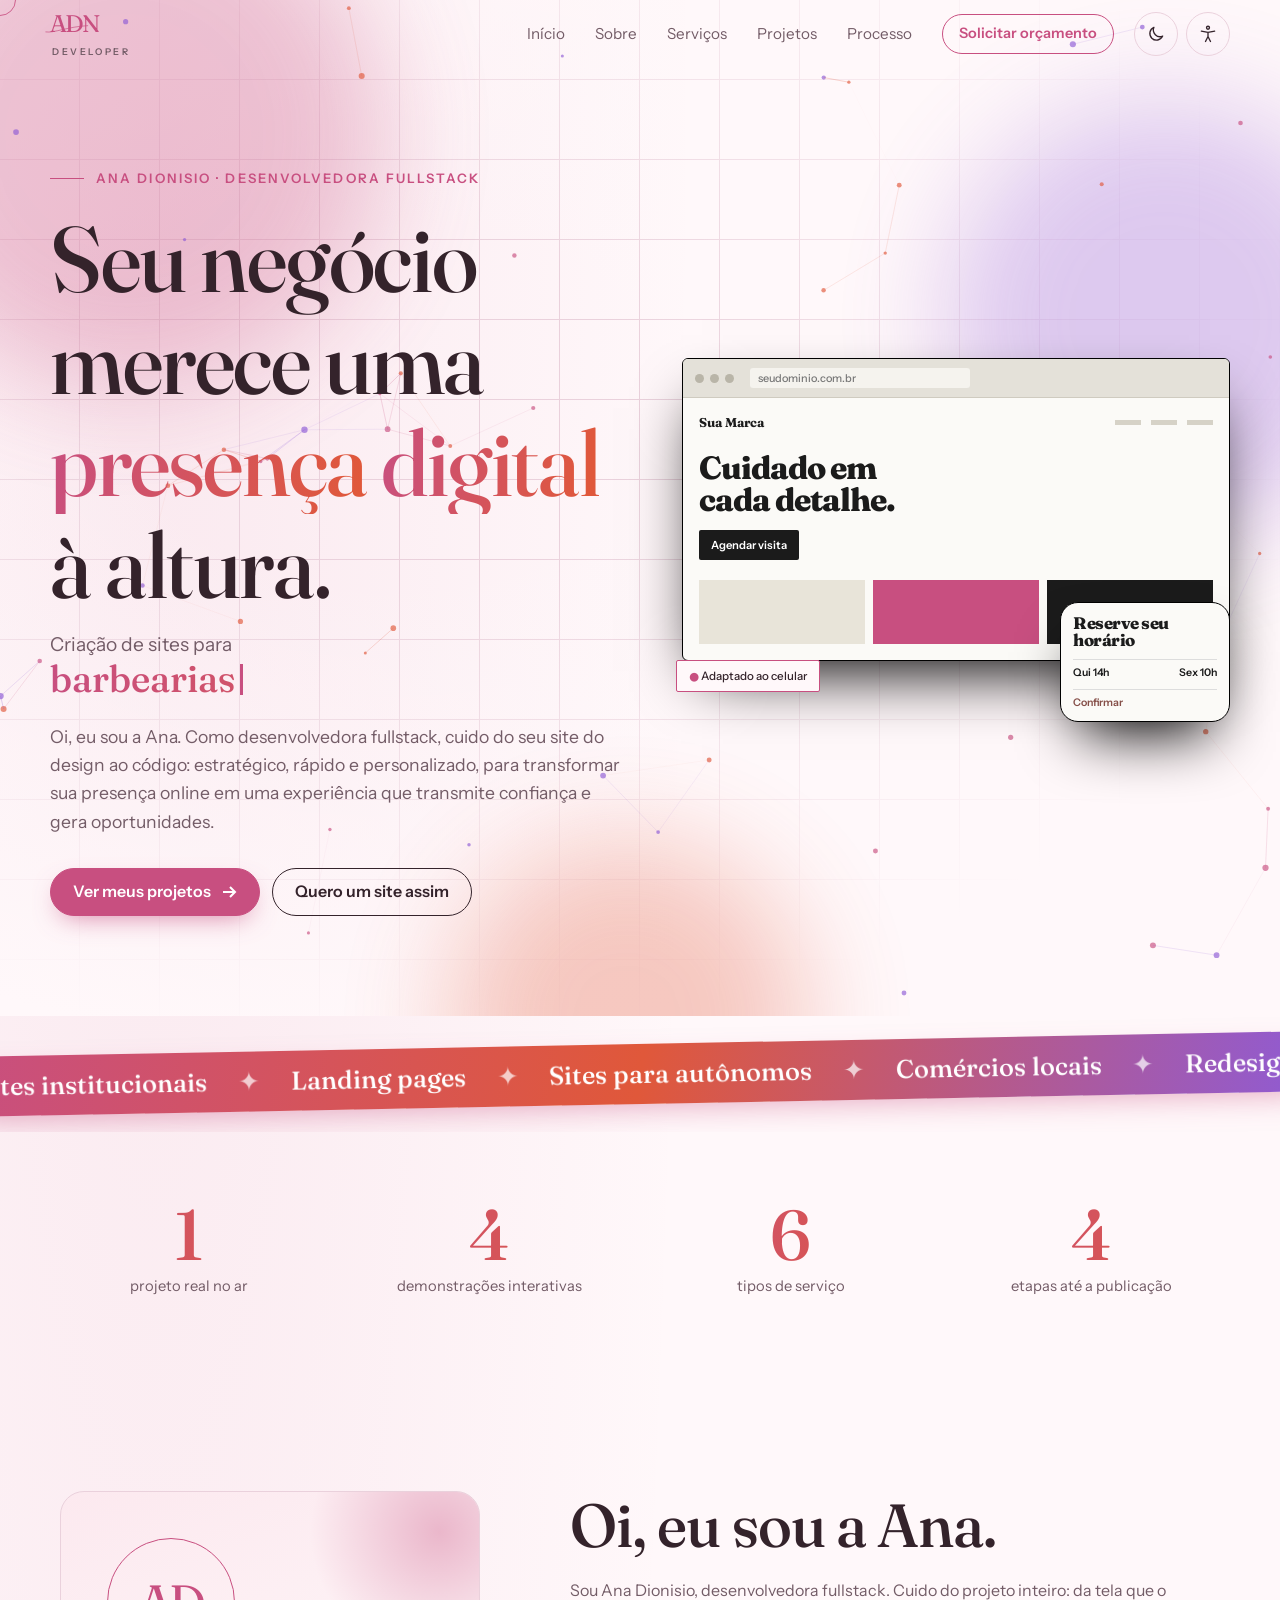
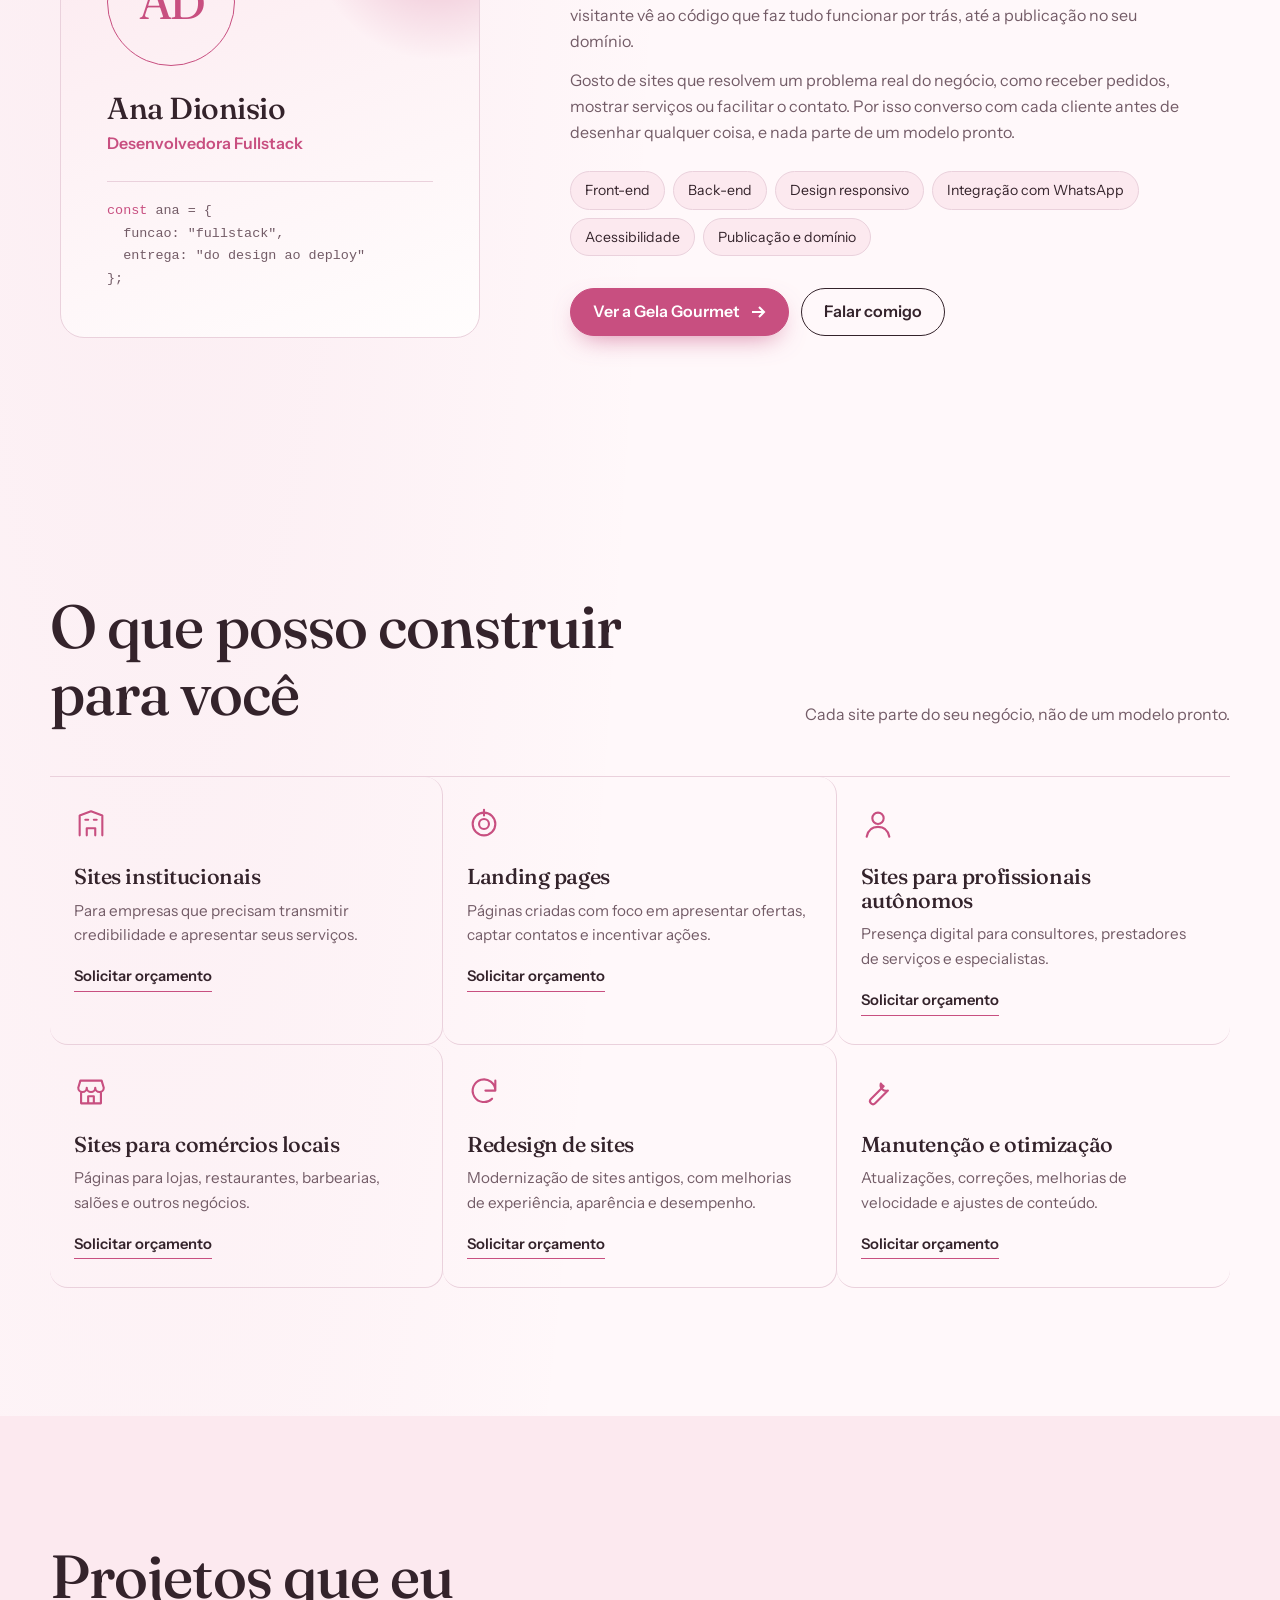
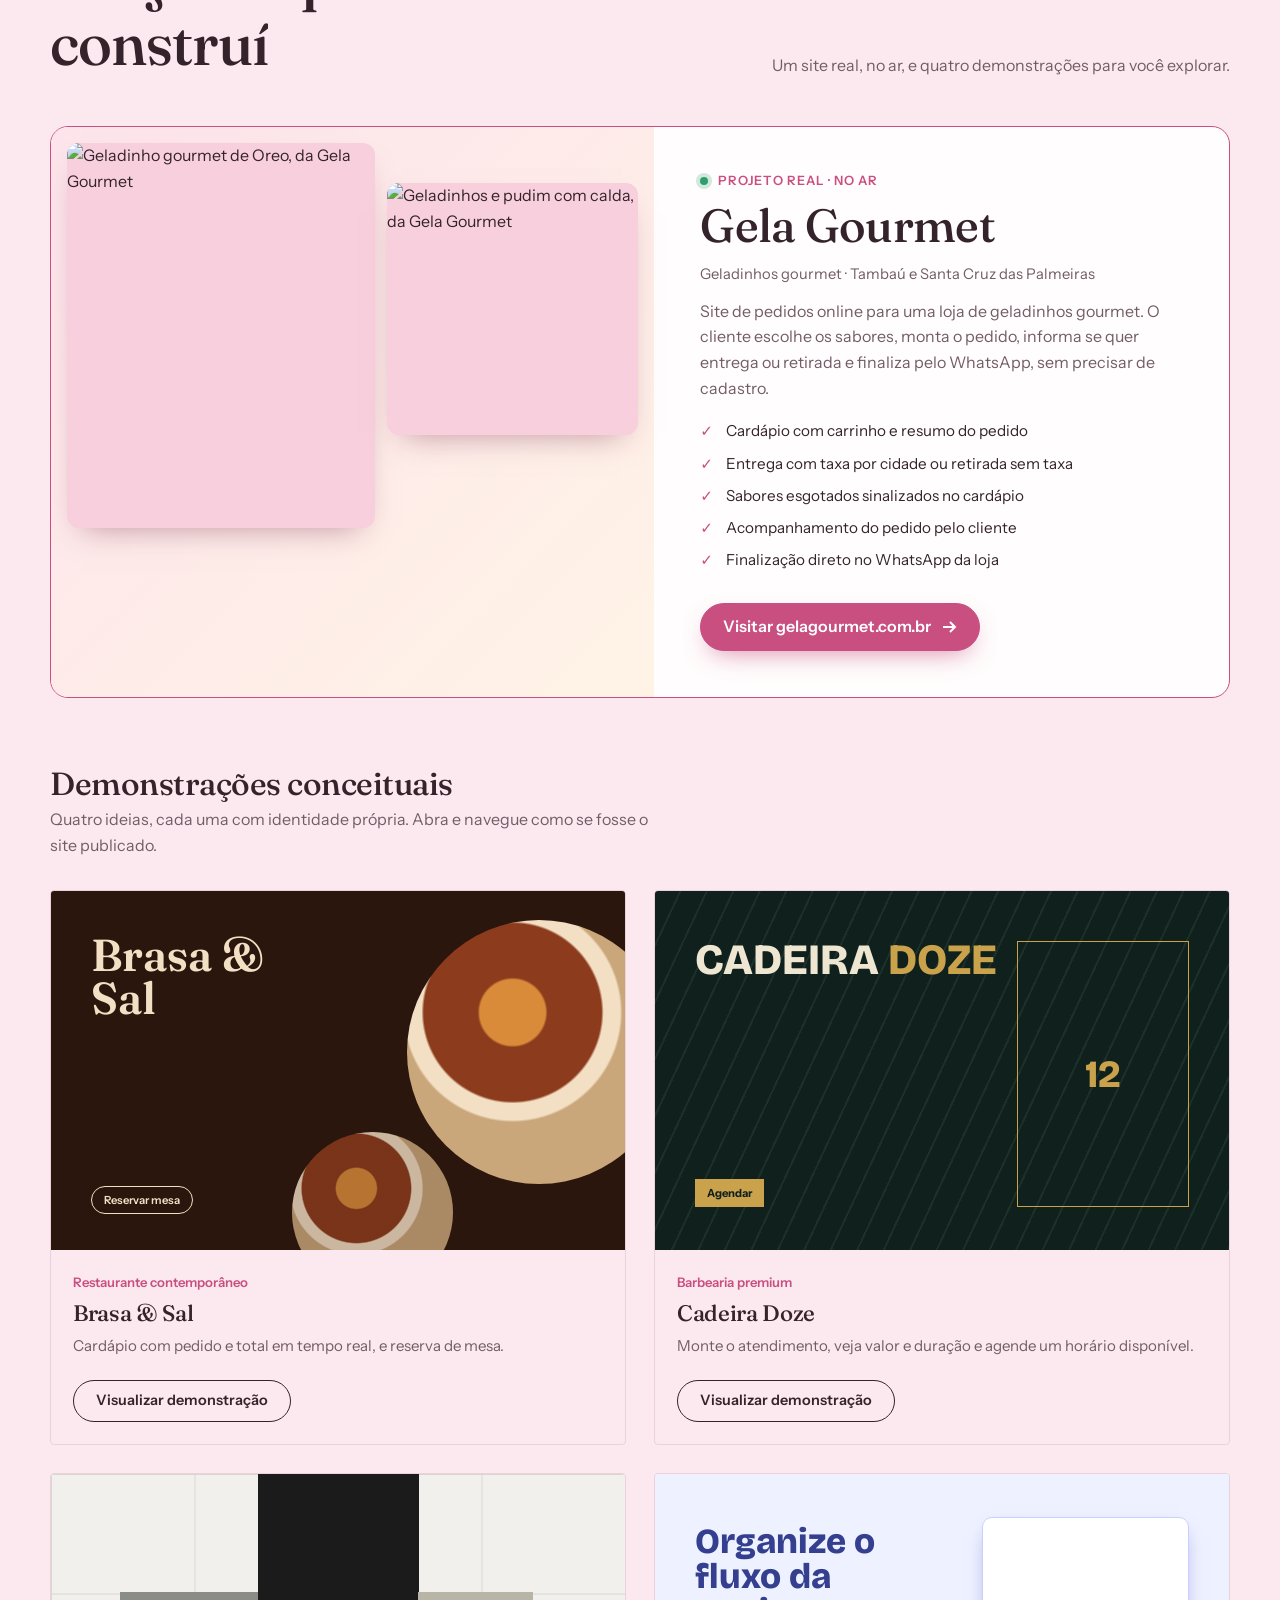
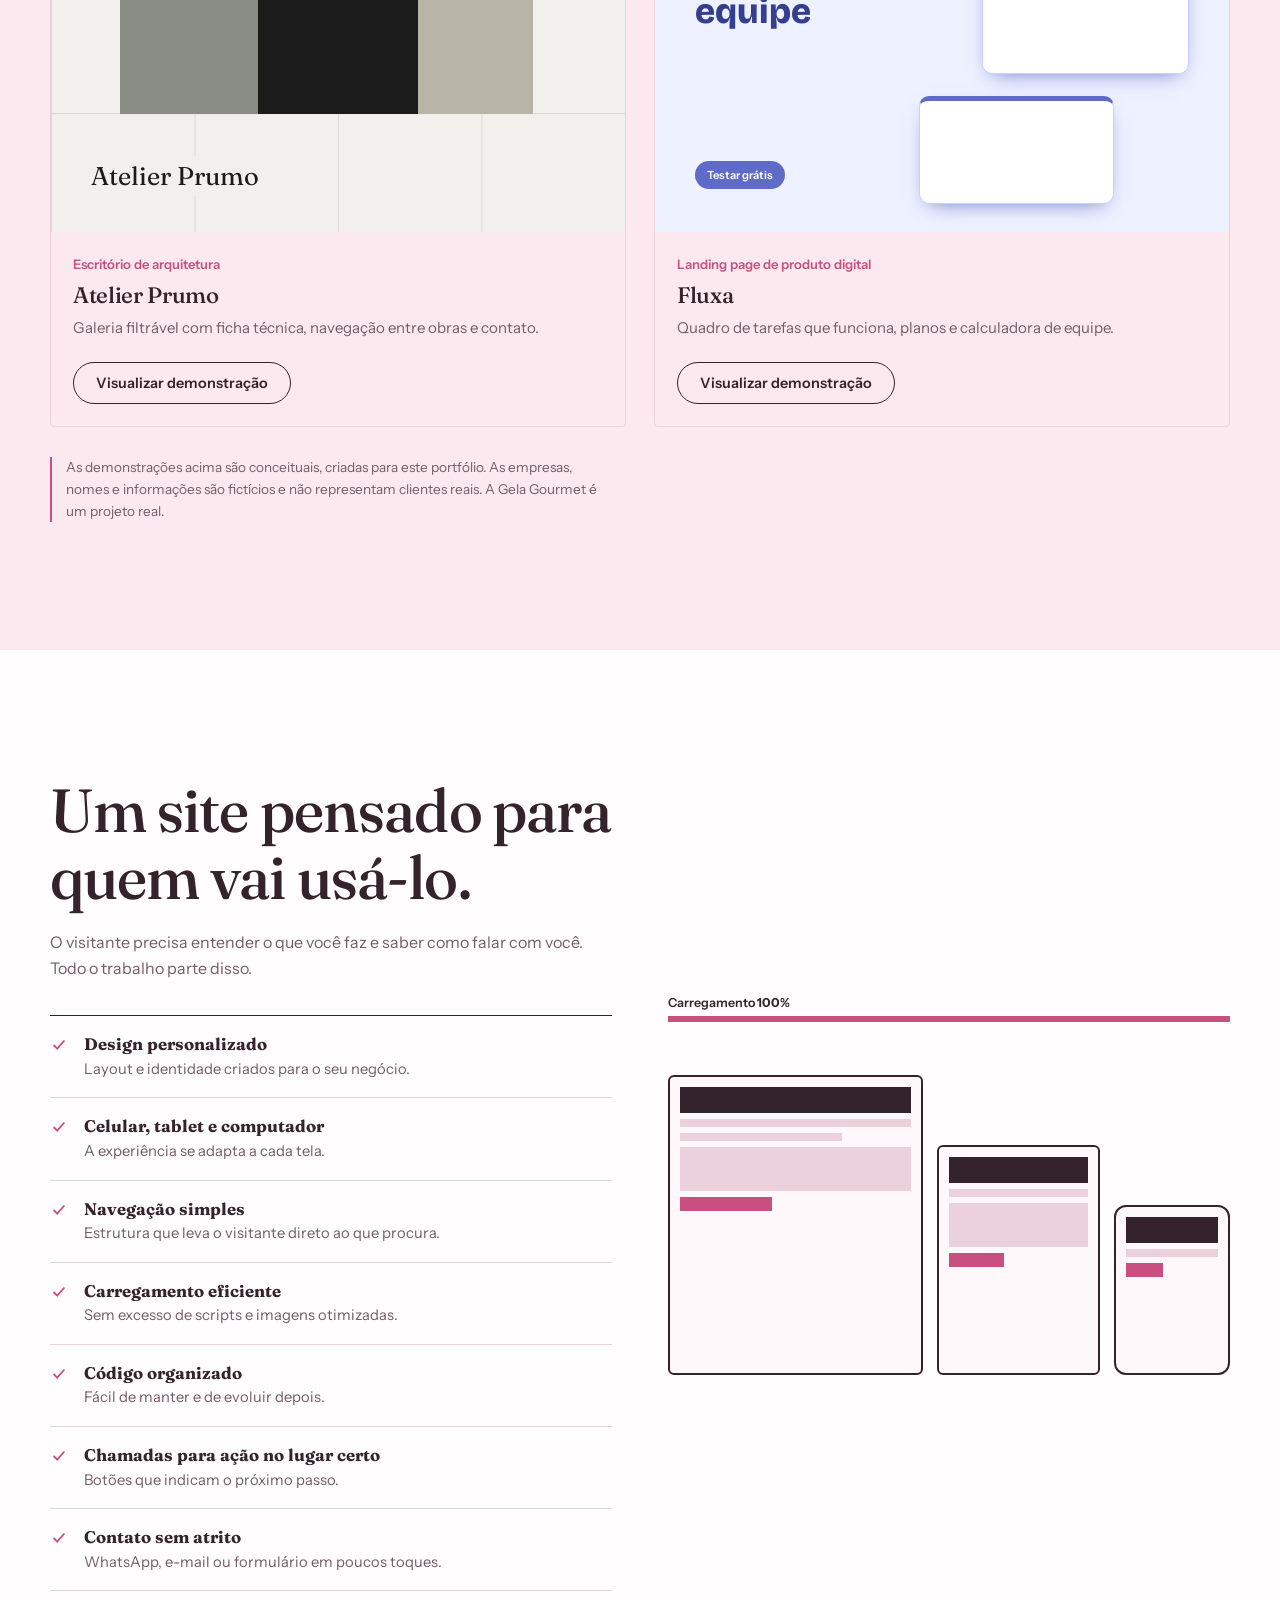
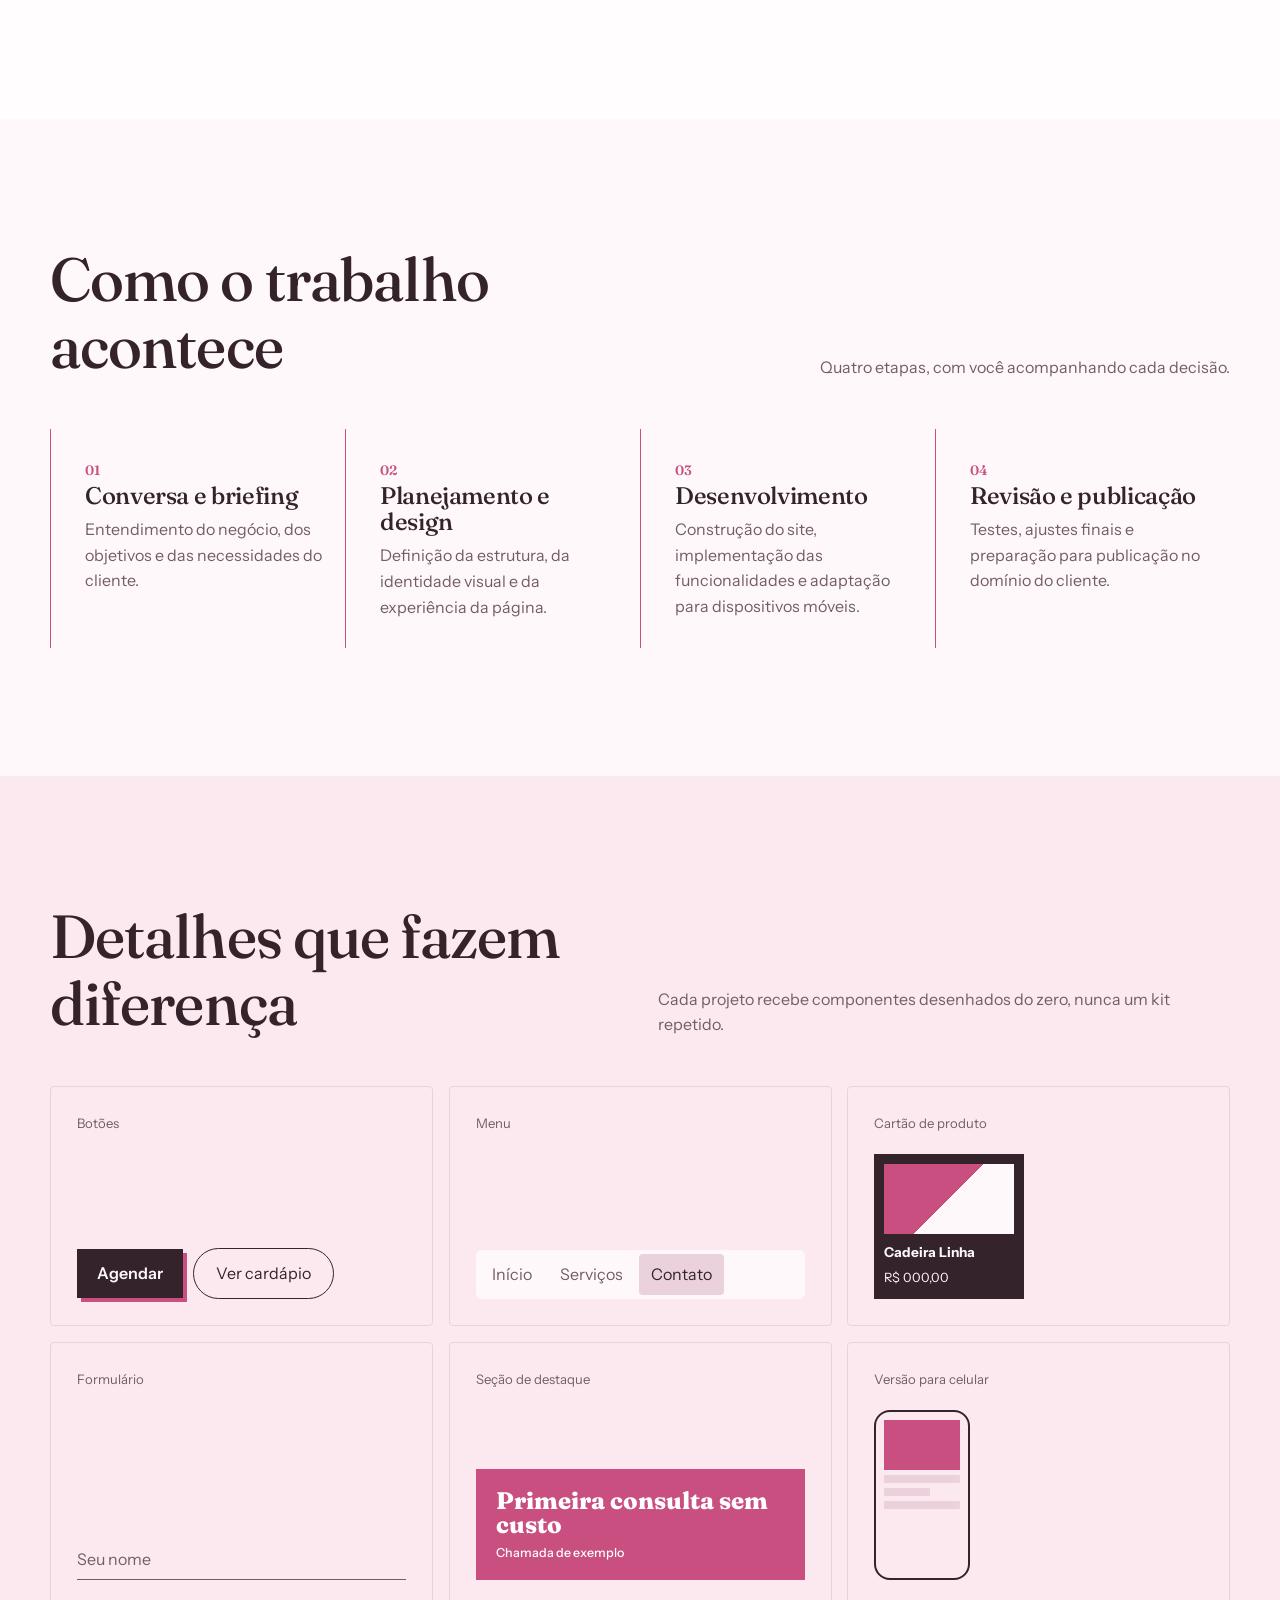
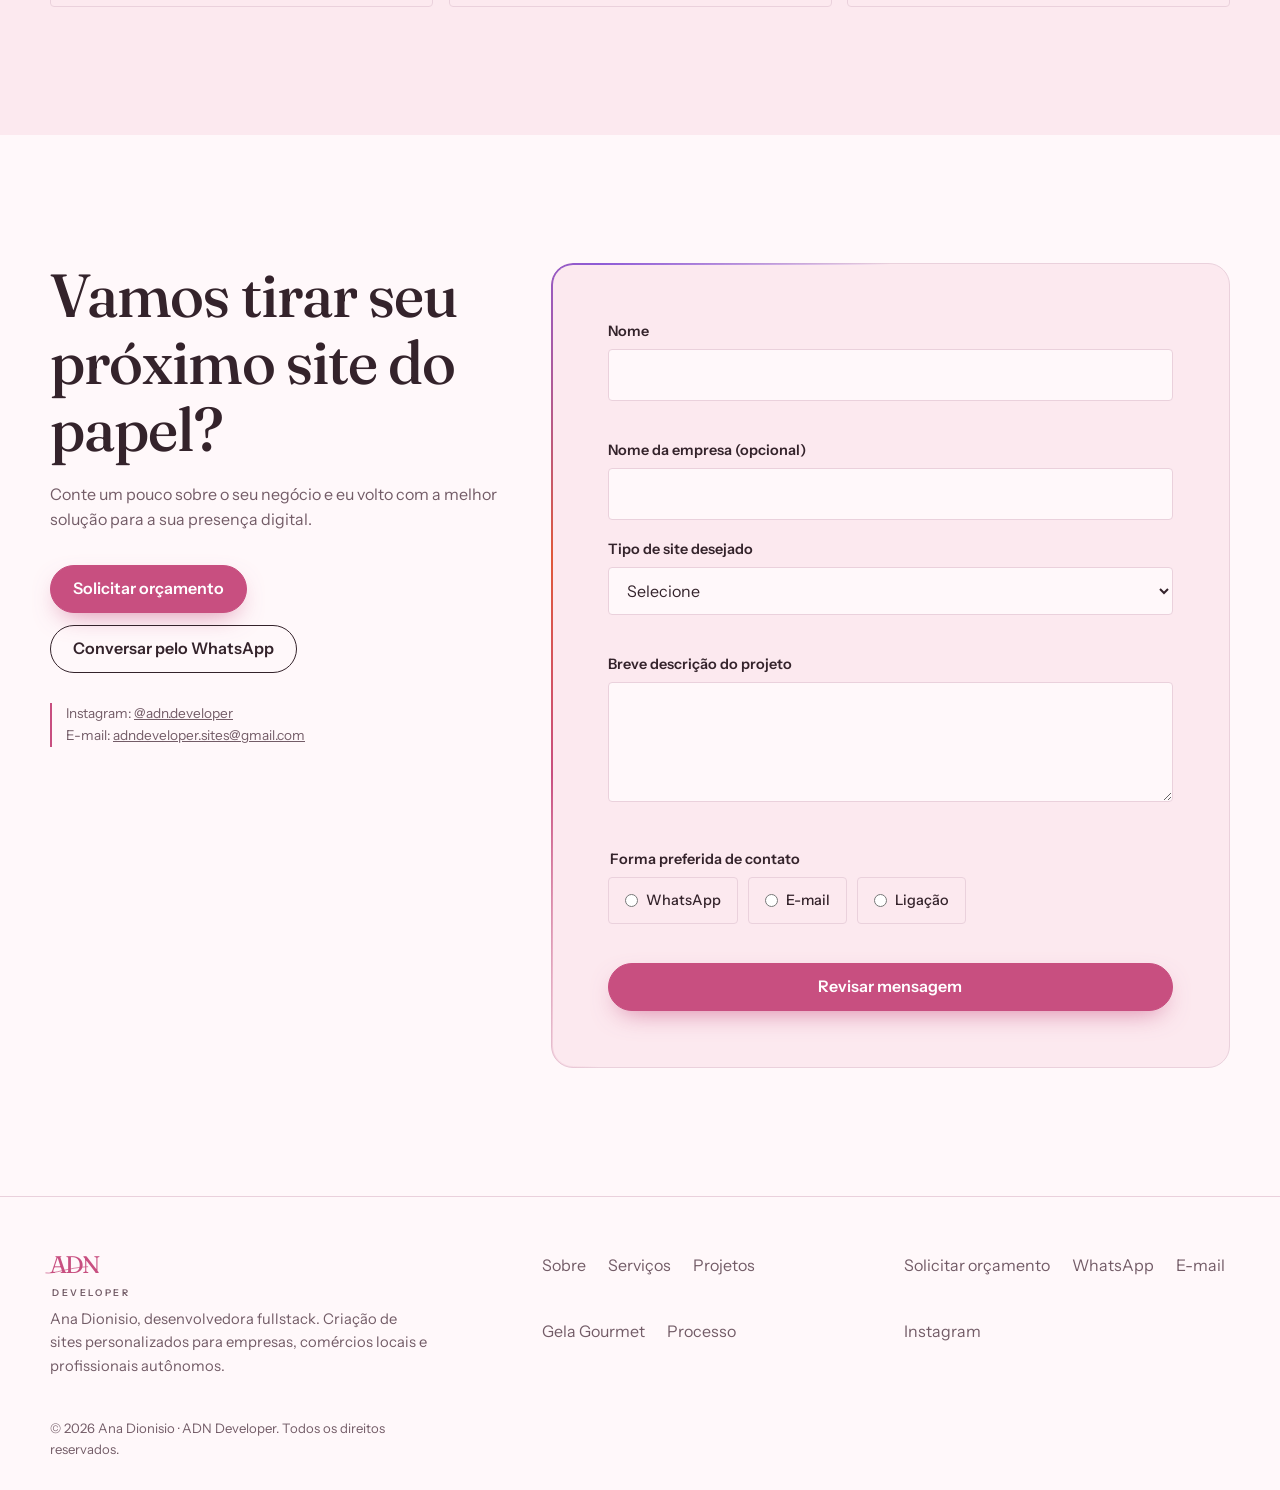
==== commit a7ab7a2b: "Resolve conflitos mantendo versão local" ====
--- a/index.html
+++ b/index.html
@@ -1,49 +1,26 @@
-
 <!DOCTYPE html>
 <html lang="pt-BR">
 <head>
-
+  
 <meta charset="utf-8">
 <meta name="viewport" content="width=device-width, initial-scale=1">
-
 <title>Ana Dionisio | Desenvolvedora Fullstack · ADN Developer</title>
-
 <meta name="description" content="Ana Dionisio, desenvolvedora fullstack. Sites institucionais, landing pages e sistemas de pedido para comércios e profissionais autônomos. Veja o projeto Gela Gourmet no ar.">
-
 <meta name="author" content="Ana Dionisio">
-
 <meta property="og:type" content="website">
 <meta property="og:title" content="Ana Dionisio | Desenvolvedora Fullstack · ADN Developer">
 <meta property="og:description" content="Sites estratégicos, rápidos e personalizados, do design ao código. Conheça o projeto Gela Gourmet e explore demonstrações interativas.">
-
 <meta name="theme-color" content="#f6efe8">
-
-<script>
-try {
-    var p = JSON.parse(localStorage.getItem("adn-prefs") || "{}");
-    document.documentElement.dataset.theme = p.theme || (matchMedia("(prefers-color-scheme:dark)").matches ? "dark" : "light");
-} catch(e) {
-    document.documentElement.dataset.theme = "light";
-}
-</script>
-
+<script>try{var p=JSON.parse(localStorage.getItem("adn-prefs")||"{}");document.documentElement.dataset.theme=p.theme||(matchMedia("(prefers-color-scheme:dark)").matches?"dark":"light")}catch(e){document.documentElement.dataset.theme="light"}</script>
 <link rel="icon" href="data:image/svg+xml,%3Csvg xmlns='http://www.w3.org/2000/svg' viewBox='0 0 32 32'%3E%3Crect width='32' height='32' fill='%23f6efe8'/%3E%3Ctext x='16' y='23' font-size='19' text-anchor='middle' font-family='serif' fill='%238a5249'%3EA%3C/text%3E%3C/svg%3E">
-
 <link rel="preconnect" href="https://fonts.googleapis.com">
 <link rel="preconnect" href="https://fonts.gstatic.com" crossorigin>
-
 <link href="https://fonts.googleapis.com/css2?family=Bricolage+Grotesque:opsz,wght@12..96,400;12..96,600;12..96,800&family=Fraunces:opsz,wght@9..144,400;9..144,500;9..144,600&family=Instrument+Sans:wght@400;500;600&display=swap" rel="stylesheet">
 
-<!-- =====================================================
-     CSS
-===================================================== -->
-
+<!-- =====================================================  CSS  ===================================================== -->
 <style>
 
-/* Correção */
-
-/* Continue aqui com o restante do seu CSS original */
- /* ---- Ajustes de Responsividade: Notebook e Celular ---- */
+  /* ---- Ajustes de Responsividade: Notebook e Celular ---- */
 
 /* Notebooks (telas de 960px a 1366px e altura reduzida) */
 @media (min-width: 960px) and (max-width: 1366px) {
@@ -613,11 +590,7 @@
   <div class="aurora" aria-hidden="true"><i></i><i></i><i></i></div><canvas id="fx" aria-hidden="true"></canvas>
   <div class="wrap hg">
     <div>
-<<<<<<< HEAD
       <p class="eyebrow">Ana Dionisio · Desenvolvedora Fullstack</p>
-=======
-      <p class="eyebrow">Ana Disonisio · Desenvolvedora Fullstack</p>
->>>>>>> 1643329f7a066487f5b5123bec1da73bfc36faa4
       <h1>Seu negócio merece uma <span class="grad">presença digital</span> à altura.</h1>
       <p class="rot" aria-label="Criação de sites para restaurantes, barbearias, escritórios, lojas e profissionais autônomos"><span aria-hidden="true">Criação de sites para</span><strong class="rot-w" aria-hidden="true">restaurantes</strong></p>
       <p class="lead">Oi, eu sou a Ana. Como desenvolvedora fullstack, cuido do seu site do design ao código: estratégico, rápido e personalizado, para transformar sua presença online em uma experiência que transmite confiança e gera oportunidades.</p>
@@ -647,11 +620,7 @@
   <div class="wrap ab">
     <div class="idc rv" aria-hidden="true">
       <div class="mono">AD</div>
-<<<<<<< HEAD
       <h3>Ana Dionisio</h3>
-=======
-      <h3>Ana Disonisio</h3>
->>>>>>> 1643329f7a066487f5b5123bec1da73bfc36faa4
       <p class="role">Desenvolvedora Fullstack</p>
       <pre class="code"><b>const</b> ana = {
   funcao: "fullstack",
@@ -660,11 +629,7 @@
     </div>
     <div class="rv">
       <h2>Oi, eu sou a Ana.</h2>
-<<<<<<< HEAD
       <p class="lead">Sou Ana Dionisio, desenvolvedora fullstack. Cuido do projeto inteiro: da tela que o visitante vê ao código que faz tudo funcionar por trás, até a publicação no seu domínio.</p>
-=======
-      <p class="lead">Sou Ana Disonisio, desenvolvedora fullstack. Cuido do projeto inteiro: da tela que o visitante vê ao código que faz tudo funcionar por trás, até a publicação no seu domínio.</p>
->>>>>>> 1643329f7a066487f5b5123bec1da73bfc36faa4
       <p class="lead">Gosto de sites que resolvem um problema real do negócio, como receber pedidos, mostrar serviços ou facilitar o contato. Por isso converso com cada cliente antes de desenhar qualquer coisa, e nada parte de um modelo pronto.</p>
       <ul class="chips" aria-label="O que eu faço">
         <li>Front-end</li><li>Back-end</li><li>Design responsivo</li><li>Integração com WhatsApp</li><li>Acessibilidade</li><li>Publicação e domínio</li>
@@ -790,11 +755,7 @@
 <footer>
   <div class="wrap">
     <div class="fg">
-<<<<<<< HEAD
       <div><a href="#inicio" class="logo" aria-label="ADN Developer"><span class="lg" aria-hidden="true">ADN</span><span class="ld" aria-hidden="true">DEVELOPER</span><svg viewBox="0 0 96 22" aria-hidden="true"><path d="M3 17C20 20 50 6 92 4"/></svg></a><p>Ana Dionisio, desenvolvedora fullstack. Criação de sites personalizados para empresas, comércios locais e profissionais autônomos.</p></div>
-=======
-      <div><a href="#inicio" class="logo" aria-label="ADN Developer"><span class="lg" aria-hidden="true">ADN</span><span class="ld" aria-hidden="true">DEVELOPER</span><svg viewBox="0 0 96 22" aria-hidden="true"><path d="M3 17C20 20 50 6 92 4"/></svg></a><p>Ana Disonisio, desenvolvedora fullstack. Criação de sites personalizados para empresas, comércios locais e profissionais autônomos.</p></div>
->>>>>>> 1643329f7a066487f5b5123bec1da73bfc36faa4
       <ul aria-label="Seções"><li><a href="#sobre">Sobre</a></li><li><a href="#servicos">Serviços</a></li><li><a href="#projetos">Projetos</a></li><li><a href="#gela">Gela Gourmet</a></li><li><a href="#processo">Processo</a></li></ul>
       <ul aria-label="Contato"><li><a href="#orcamento">Solicitar orçamento</a></li><li><a data-wa href="#" target="_blank" rel="noopener">WhatsApp</a></li><li><a data-mail href="#">E-mail</a></li><li><a data-ig href="#" target="_blank" rel="noopener">Instagram</a></li></ul>
     </div>
@@ -813,7 +774,7 @@
   brand: 'Ana Dionisio · ADN Developer',  // nome na área de direitos autorais
   whatsapp: '5519989260561',              // 55 (Brasil) + DDD 19 + número; só dígitos
   email: 'adndeveloper.sites@gmail.com',
-  social: { instagram: 'https://instagram.com/adn.developer', linkedin: '' }, // preencha se quiser usar
+  social: { instagram: 'https://instagram.com/adn.developer', linkedin: '' },// preencha se quiser usar
   business: { note: 'Dados comerciais: preencher antes de publicar.' },
   waIntro: 'Olá, Ana! Conheci seu portfólio e gostaria de conversar sobre a criação de um site para meu negócio.'
 };
